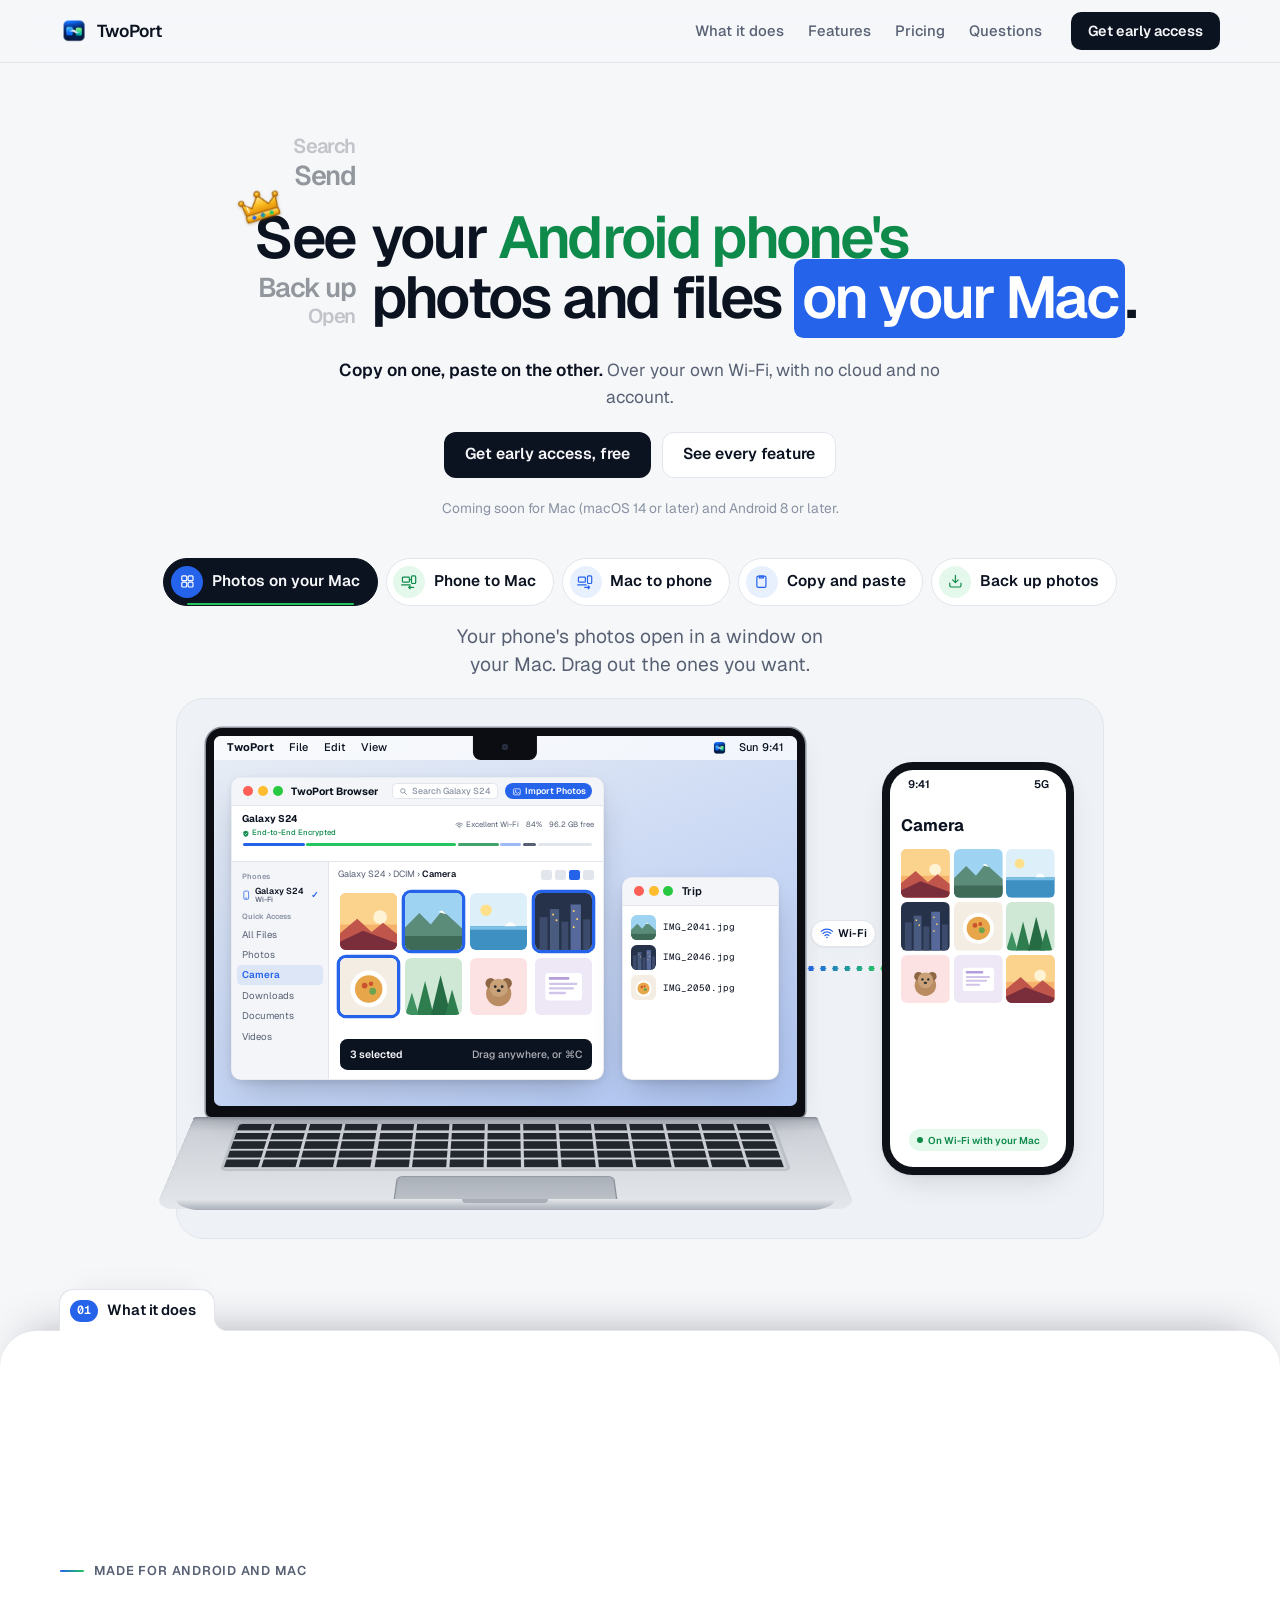
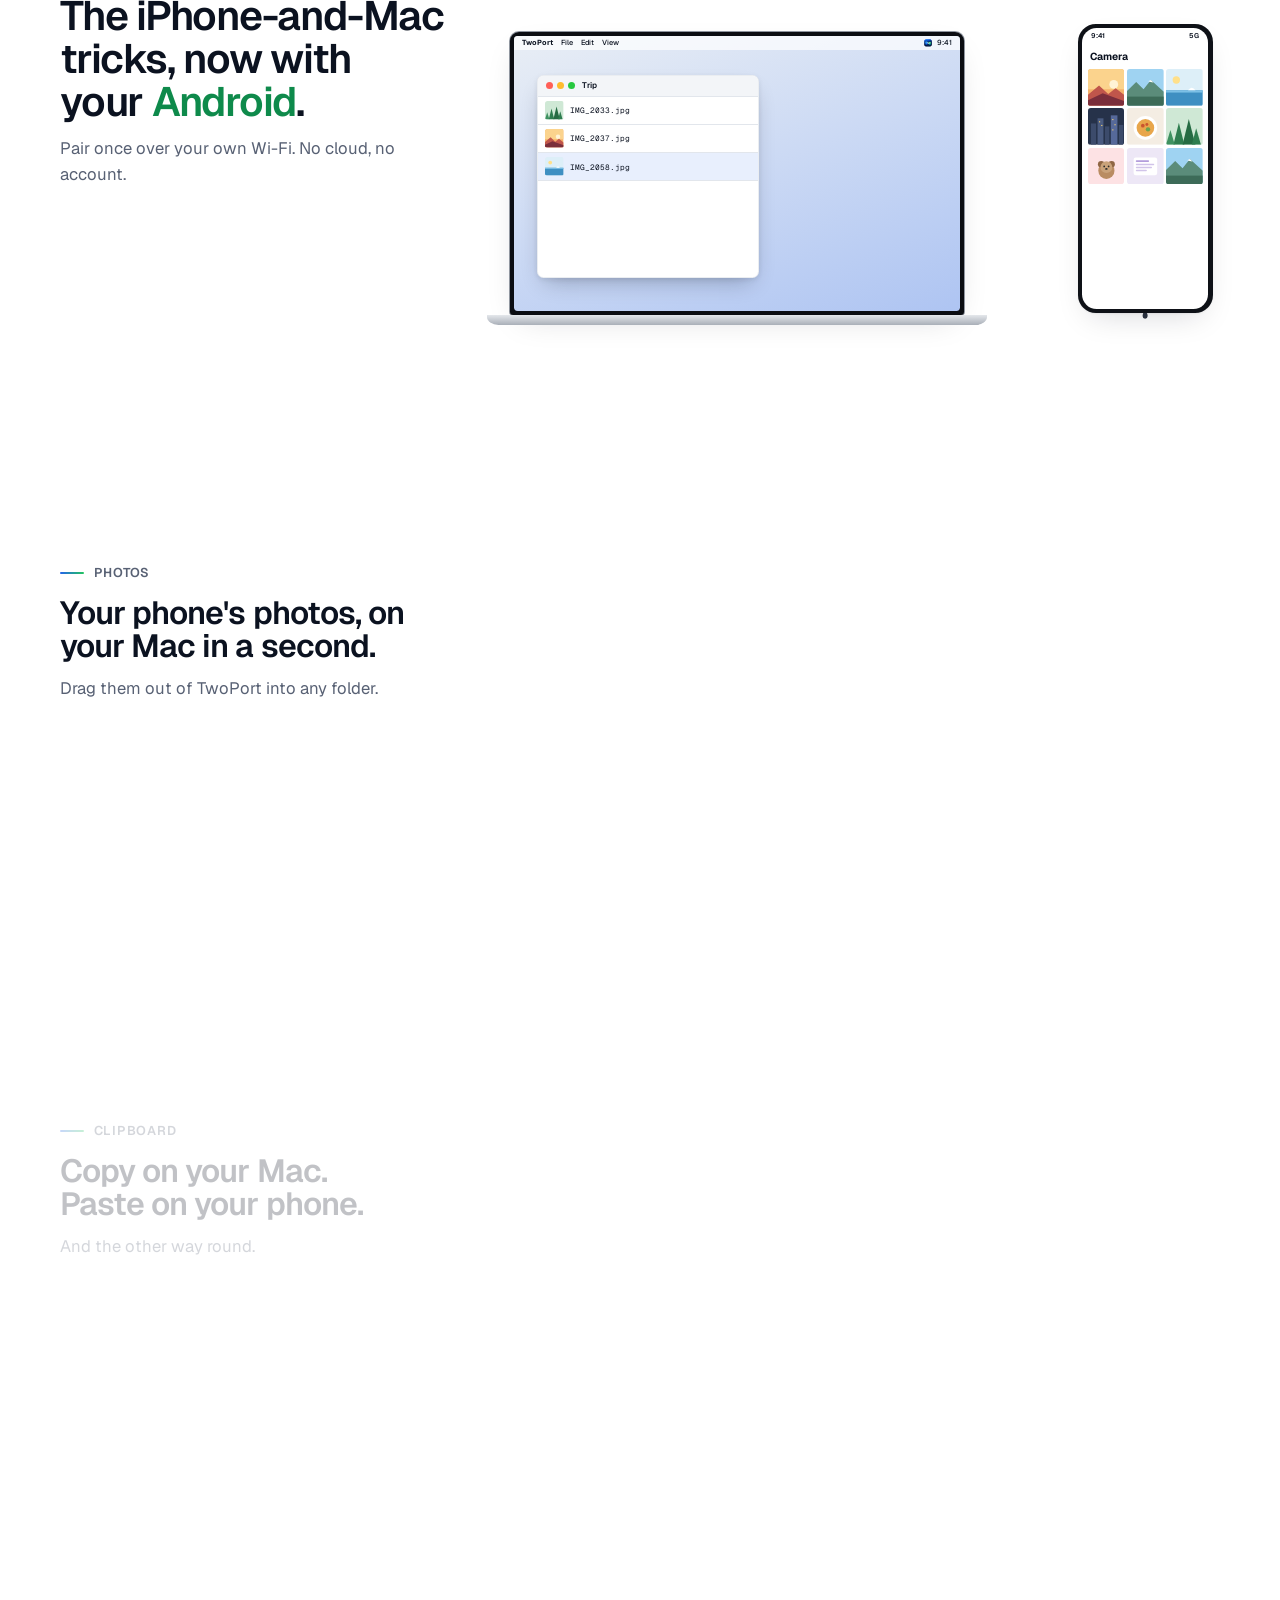
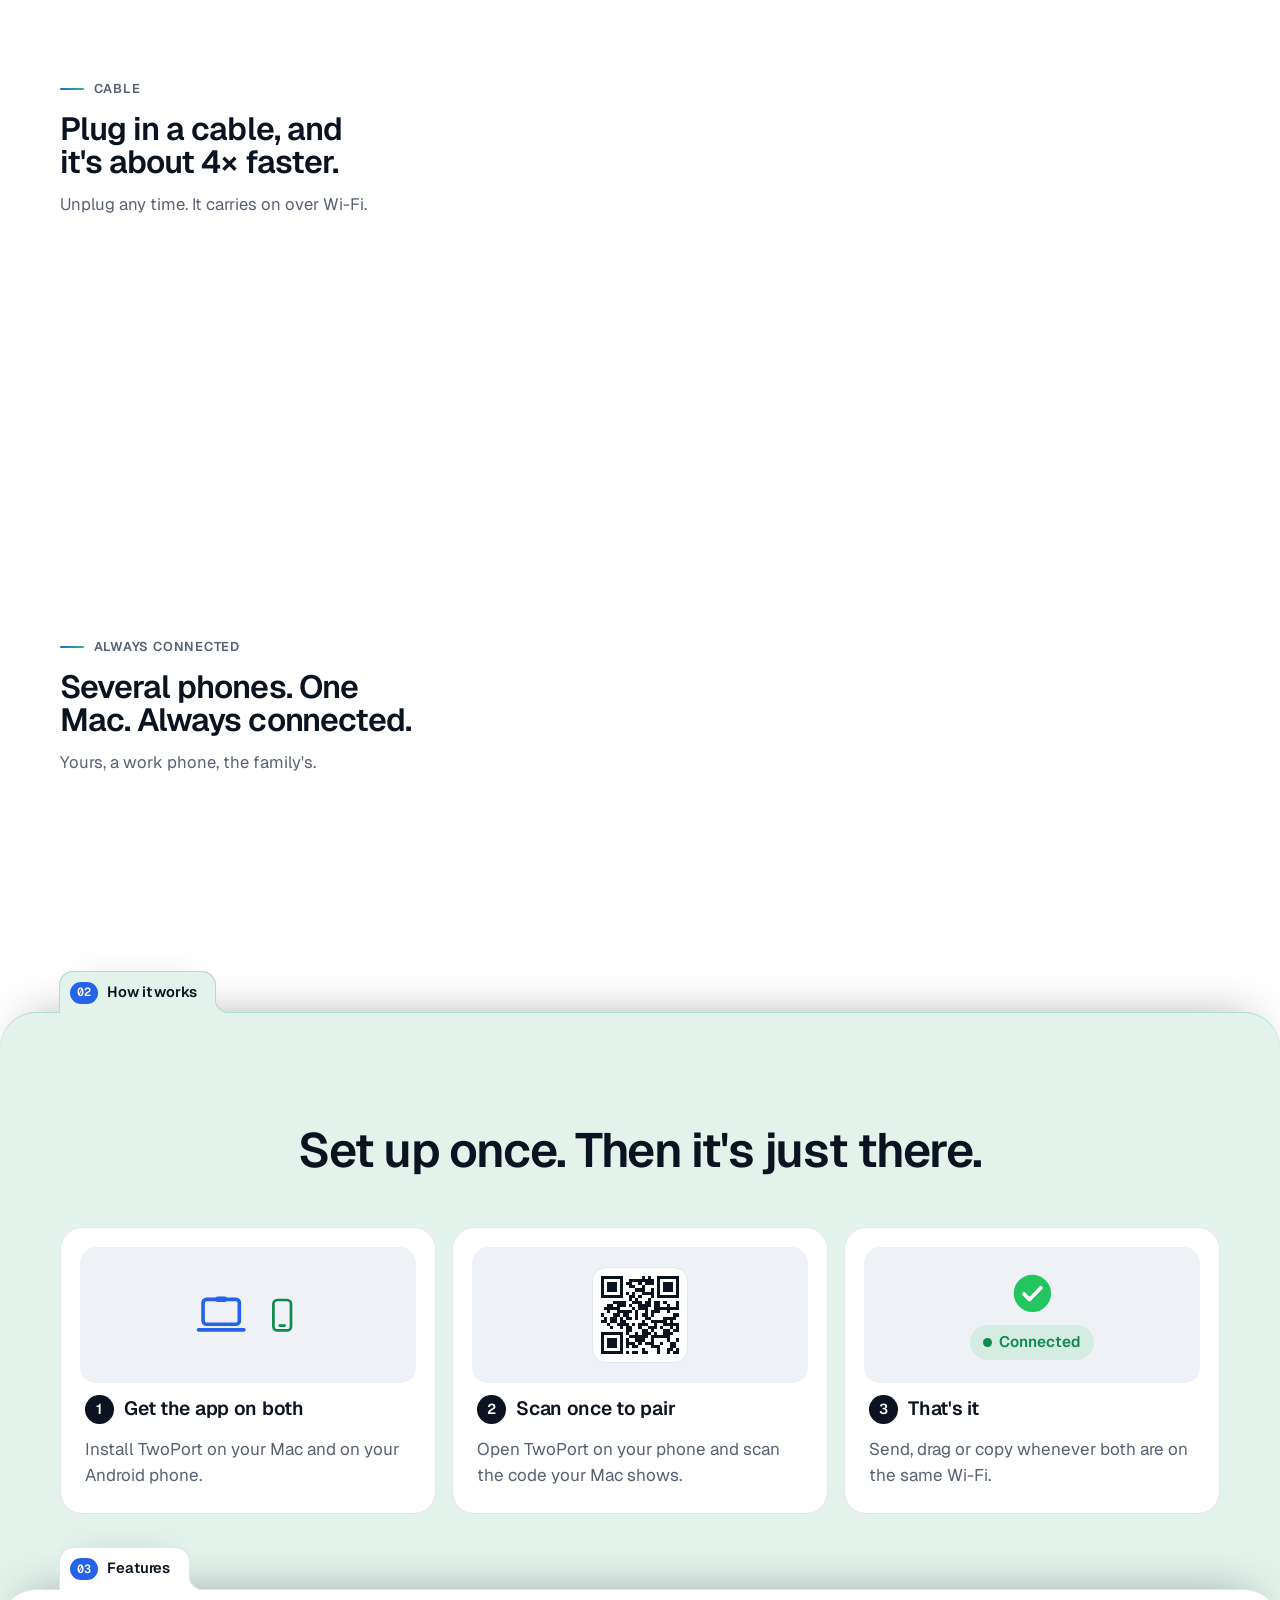
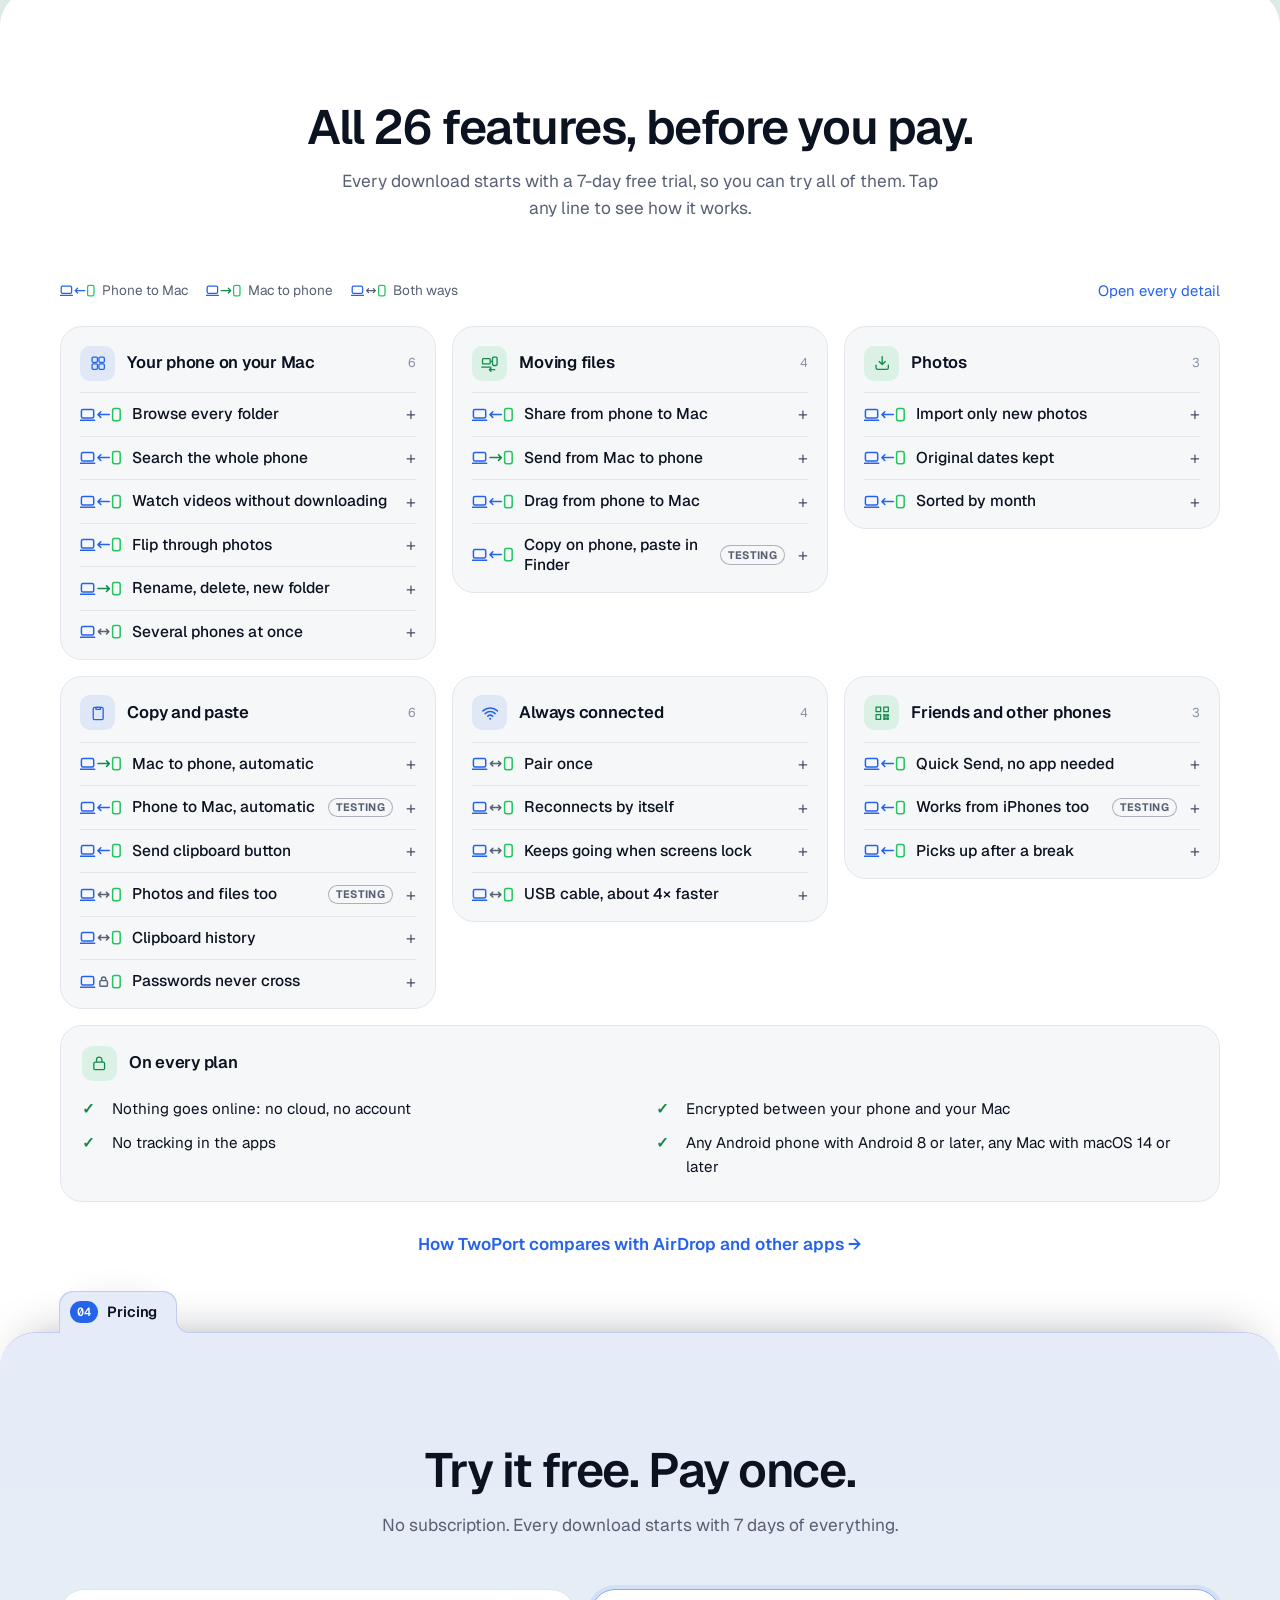
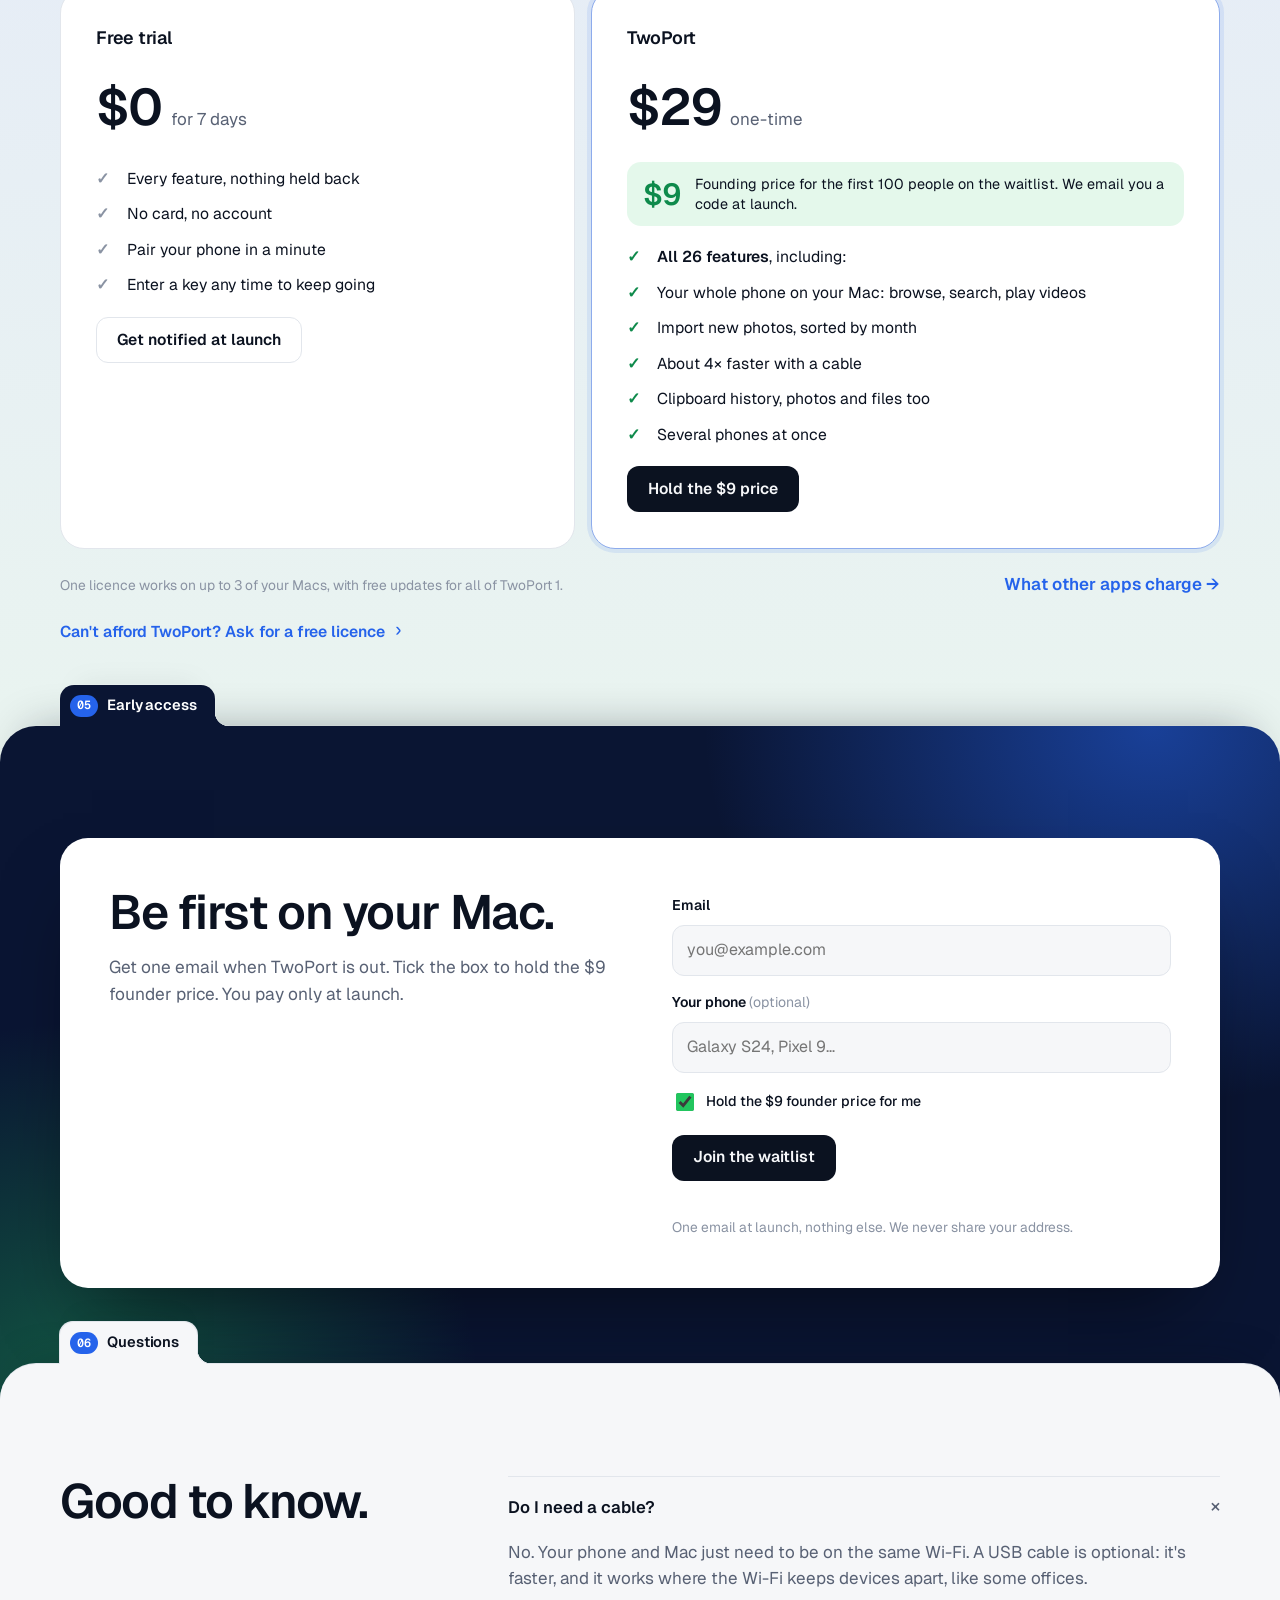
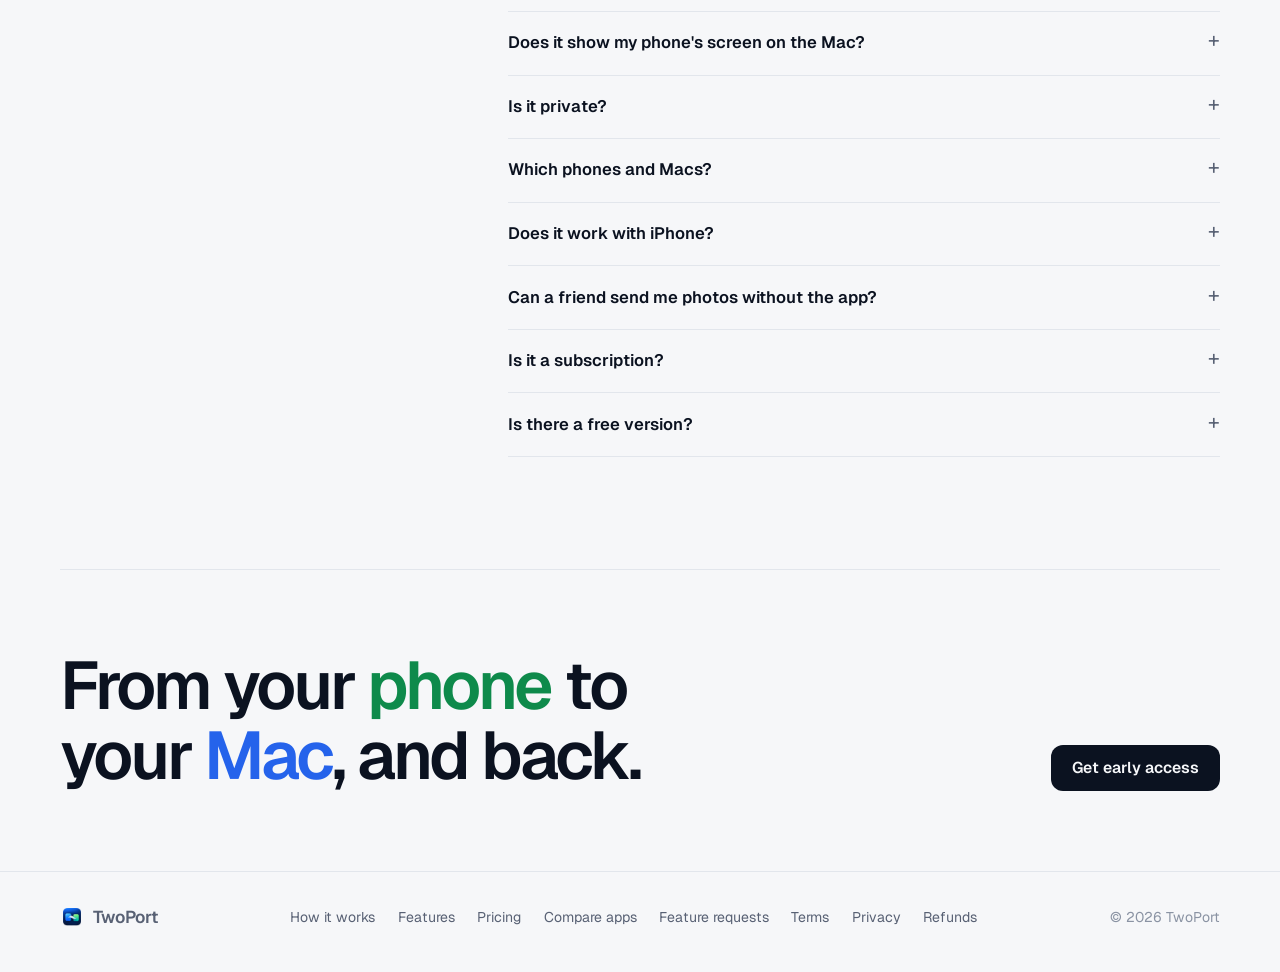
==== index.html @ 657cedf1 "Remove India pricing: one price everywhere, $29 for up to 3 Macs The UPI-only gate could be bypassed" ====
<!doctype html>
<html lang="en">
<head>
<meta charset="utf-8">
<meta name="viewport" content="width=device-width, initial-scale=1, viewport-fit=cover">
<meta name="color-scheme" content="only light">
<title>TwoPort</title>
<meta name="description" content="See your Android phone's photos and files on your Mac, and copy on one, paste on the other. Over your own Wi-Fi or a cable, with no cloud and no account.">
<link rel="icon" type="image/png" href="assets/favicon.png">
<link rel="canonical" href="https://twoport.app/">
<meta property="og:type" content="website">
<meta property="og:url" content="https://twoport.app/">
<meta property="og:title" content="TwoPort: see your Android phone's photos and files on your Mac">
<meta property="og:description" content="See your Android phone's photos and files on your Mac, and copy on one, paste on the other. Over your own Wi-Fi or a cable, with no cloud and no account.">
<meta property="og:image" content="https://twoport.app/assets/og.png">
<meta property="og:image:width" content="1200">
<meta property="og:image:height" content="630">
<meta property="og:image:alt" content="The TwoPort window on a Mac showing a Galaxy phone's camera photos, next to the phone.">
<meta name="twitter:card" content="summary_large_image">
<link rel="preconnect" href="https://fonts.googleapis.com">
<link rel="preconnect" href="https://fonts.gstatic.com" crossorigin>
<link rel="stylesheet" href="https://fonts.googleapis.com/css2?family=Geist:wght@400;500;600;700&family=Geist+Mono:wght@400;500&display=swap">
<link rel="stylesheet" href="assets/site.css">
</head>
<body>

<svg width="0" height="0" style="position:absolute" aria-hidden="true">
  <defs>
    <symbol id="phone" viewBox="0 0 24 24"><rect x="6.5" y="2.5" width="11" height="19" rx="2.5" fill="none" stroke="currentColor" stroke-width="1.7"/><path d="M10.5 18.5h3" stroke="currentColor" stroke-width="1.7" stroke-linecap="round"/></symbol>
    <symbol id="lock" viewBox="0 0 24 24"><rect x="5" y="10.5" width="14" height="10" rx="2" fill="none" stroke="currentColor" stroke-width="1.7"/><path d="M8.5 10.5V7.5a3.5 3.5 0 017 0v3" fill="none" stroke="currentColor" stroke-width="1.7"/></symbol>
    <symbol id="qr" viewBox="0 0 24 24"><path d="M4 4h6v6H4zM14 4h6v6h-6zM4 14h6v6H4zM14 14h2v2h-2zM18 14h2v2h-2zM14 18h2v2h-2zM18 18h2v2h-2z" fill="none" stroke="currentColor" stroke-width="1.6" stroke-linejoin="round"/></symbol>
    <symbol id="clip" viewBox="0 0 24 24"><rect x="5.5" y="4.5" width="13" height="16" rx="2" fill="none" stroke="currentColor" stroke-width="1.7"/><path d="M9 4.5h6v2.5H9z" fill="none" stroke="currentColor" stroke-width="1.7" stroke-linejoin="round"/></symbol>
    <symbol id="img" viewBox="0 0 24 24"><rect x="3.5" y="4.5" width="17" height="15" rx="2.5" fill="none" stroke="currentColor" stroke-width="1.7"/><circle cx="9" cy="10" r="1.8" fill="currentColor"/><path d="M4 17l5-4.5 4 3.5 3-2.5 4 3.5" fill="none" stroke="currentColor" stroke-width="1.7" stroke-linejoin="round"/></symbol>
    <symbol id="pdf" viewBox="0 0 24 24"><path d="M7 3.5h7l4 4V20a.5.5 0 01-.5.5h-10.5a.5.5 0 01-.5-.5V4a.5.5 0 01.5-.5zM14 3.5V8h4" fill="none" stroke="#E5484D" stroke-width="1.7" stroke-linejoin="round"/></symbol>
    <symbol id="text" viewBox="0 0 24 24"><path d="M5 6h14M5 10h14M5 14h9M5 18h6" stroke="currentColor" stroke-width="1.8" stroke-linecap="round"/></symbol>
    <symbol id="wifi" viewBox="0 0 24 24"><path d="M2.5 9a14 14 0 0119 0M5.5 12.5a9.5 9.5 0 0113 0M8.7 16a5 5 0 016.6 0" fill="none" stroke="currentColor" stroke-width="2" stroke-linecap="round"/><circle cx="12" cy="19.3" r="1.4" fill="currentColor"/></symbol>
    <symbol id="grid4" viewBox="0 0 24 24"><rect x="4" y="4" width="7" height="7" rx="1.5" fill="none" stroke="currentColor" stroke-width="1.7"/><rect x="13" y="4" width="7" height="7" rx="1.5" fill="none" stroke="currentColor" stroke-width="1.7"/><rect x="4" y="13" width="7" height="7" rx="1.5" fill="none" stroke="currentColor" stroke-width="1.7"/><rect x="13" y="13" width="7" height="7" rx="1.5" fill="none" stroke="currentColor" stroke-width="1.7"/></symbol>
    <symbol id="to-mac" viewBox="0 0 24 24"><rect x="15" y="4" width="6" height="11" rx="1.5" fill="none" stroke="currentColor" stroke-width="1.7"/><rect x="2" y="6" width="10" height="7" rx="1.2" fill="none" stroke="currentColor" stroke-width="1.7"/><path d="M1 17h12M14 9.5h-1.5" stroke="currentColor" stroke-width="1.7" stroke-linecap="round"/><path d="M18 20.5h-7M13 18.5l-2 2 2 2" fill="none" stroke="currentColor" stroke-width="1.7" stroke-linecap="round" stroke-linejoin="round"/></symbol>
    <symbol id="to-phone" viewBox="0 0 24 24"><rect x="2" y="6" width="10" height="7" rx="1.2" fill="none" stroke="currentColor" stroke-width="1.7"/><path d="M1 17h12" stroke="currentColor" stroke-width="1.7" stroke-linecap="round"/><rect x="15" y="4" width="6" height="11" rx="1.5" fill="none" stroke="currentColor" stroke-width="1.7"/><path d="M11 20.5h7M16 18.5l2 2-2 2" fill="none" stroke="currentColor" stroke-width="1.7" stroke-linecap="round" stroke-linejoin="round"/></symbol>
    <symbol id="laptop" viewBox="0 0 24 24"><rect x="4" y="5" width="16" height="11" rx="1.5" fill="none" stroke="currentColor" stroke-width="1.6"/><path d="M2 18.5h20" stroke="currentColor" stroke-width="1.6" stroke-linecap="round"/><path d="M10.5 5h3" stroke="currentColor" stroke-width="2.4" stroke-linecap="round"/></symbol>
    <symbol id="check" viewBox="0 0 24 24"><circle cx="12" cy="12" r="10" fill="currentColor"/><path d="M7.5 12.3l3 3 6-6.3" fill="none" stroke="#fff" stroke-width="2" stroke-linecap="round" stroke-linejoin="round"/></symbol>
    <symbol id="backup" viewBox="0 0 24 24"><path d="M12 3.5v10M8 9.8l4 4 4-4" fill="none" stroke="currentColor" stroke-width="1.7" stroke-linecap="round" stroke-linejoin="round"/><path d="M4 14.5v3.5A2 2 0 006 20h12a2 2 0 002-2v-3.5" fill="none" stroke="currentColor" stroke-width="1.7" stroke-linecap="round"/></symbol>
    <symbol id="stack" viewBox="0 0 24 24"><rect x="3" y="7" width="12" height="14" rx="2" fill="none" stroke="currentColor" stroke-width="1.7"/><rect x="9" y="3" width="12" height="14" rx="2" fill="none" stroke="currentColor" stroke-width="1.7"/></symbol>
    <symbol id="bolt" viewBox="0 0 24 24"><path d="M13 3L5 13.5h6L10 21l8-10.5h-6z" fill="none" stroke="currentColor" stroke-width="1.7" stroke-linejoin="round"/></symbol>
    <!-- The hero's crown: gold, with a Mac-blue and a phone-green jewel joined by a blue-to-green gem. -->
    <linearGradient id="gold" x1="0" y1="0" x2="0" y2="1"><stop offset="0" stop-color="#FFE9A3"/><stop offset=".5" stop-color="#FBBF24"/><stop offset="1" stop-color="#E08600"/></linearGradient>
    <linearGradient id="gem" x1="0" y1="0" x2="1" y2="1"><stop offset="0" stop-color="#2563EB"/><stop offset="1" stop-color="#22C55E"/></linearGradient>
    <symbol id="crown" viewBox="0 0 48 36"><g stroke="#A86200" stroke-width="1.4" stroke-linejoin="round"><path d="M5.5 27L3.5 10.5l10.5 8L24 5.5l10 13 10.5-8-2 16.5z" fill="url(#gold)"/><rect x="4.5" y="25.5" width="39" height="8" rx="2.4" fill="url(#gold)"/><circle cx="3.5" cy="9.5" r="2.8" fill="url(#gold)"/><circle cx="24" cy="4.2" r="3.1" fill="url(#gold)"/><circle cx="44.5" cy="9.5" r="2.8" fill="url(#gold)"/></g><circle cx="13.5" cy="29.5" r="2.3" fill="#2563EB"/><path d="M24 26.1l3.4 3.4-3.4 3.4-3.4-3.4z" fill="url(#gem)"/><circle cx="34.5" cy="29.5" r="2.3" fill="#22C55E"/><path d="M9.5 21.5l-.9-6.2" stroke="#FFF6D6" stroke-width="1.6" stroke-linecap="round"/></symbol>
    <symbol id="glint" viewBox="-10 -10 20 20"><path d="M0-10C1-2 2-1 10 0 2 1 1 2 0 10-1 2-2 1-10 0-2-1-1-2 0-10z" fill="#FFD75E"/></symbol>
    <!-- Direction glyphs for the feature list: the Mac (blue) on the left, the phone (green) on the right, as on the demo stage. -->
    <symbol id="d-mac" viewBox="0 0 44 16"><rect x="1.5" y="2.5" width="13" height="9" rx="1.6" fill="none" style="stroke: var(--mac)" stroke-width="1.6"/><path d="M.5 14h15" style="stroke: var(--mac)" stroke-width="1.6" stroke-linecap="round"/><rect x="34.5" y="1.5" width="8" height="13" rx="2" fill="none" style="stroke: var(--phone-fill)" stroke-width="1.6"/></symbol>
    <symbol id="d-tomac" viewBox="0 0 44 16"><use href="#d-mac"/><path d="M31 8H19M22 5l-3 3 3 3" fill="none" style="stroke: var(--mac)" stroke-width="1.6" stroke-linecap="round" stroke-linejoin="round"/></symbol>
    <symbol id="d-tophone" viewBox="0 0 44 16"><use href="#d-mac"/><path d="M19 8h12M28 5l3 3-3 3" fill="none" style="stroke: var(--phone)" stroke-width="1.6" stroke-linecap="round" stroke-linejoin="round"/></symbol>
    <symbol id="d-both" viewBox="0 0 44 16"><use href="#d-mac"/><path d="M19.5 8h11M22 5.5L19.5 8 22 10.5M28 5.5l2.5 2.5-2.5 2.5" fill="none" style="stroke: var(--muted)" stroke-width="1.6" stroke-linecap="round" stroke-linejoin="round"/></symbol>
    <symbol id="d-lock" viewBox="0 0 44 16"><use href="#d-mac"/><rect x="21" y="7" width="8" height="6" rx="1.2" fill="none" style="stroke: var(--muted)" stroke-width="1.5"/><path d="M22.8 7V5.3a2.2 2.2 0 014.4 0V7" fill="none" style="stroke: var(--muted)" stroke-width="1.5"/></symbol>
    <!-- Photo stand-ins: flat drawn scenes, no stock imagery. -->
    <symbol id="p1" viewBox="0 0 100 100" preserveAspectRatio="xMidYMid slice"><rect width="100" height="100" fill="#F6B26B"/><rect width="100" height="55" fill="#FBD38D"/><circle cx="70" cy="42" r="12" fill="#FFF3D6"/><path d="M0 70 L30 45 L55 68 L75 52 L100 72 V100 H0Z" fill="#C0564B"/><path d="M0 85 L40 66 L100 88 V100 H0Z" fill="#7A2E3B"/></symbol>
    <symbol id="p2" viewBox="0 0 100 100" preserveAspectRatio="xMidYMid slice"><rect width="100" height="100" fill="#9FD3F2"/><path d="M0 60 L25 35 L45 55 L65 30 L100 62 V100 H0Z" fill="#5B8C7A"/><path d="M58 33 L65 30 L72 37 L64 35Z" fill="#fff"/><rect y="75" width="100" height="25" fill="#3D6B58"/></symbol>
    <symbol id="p3" viewBox="0 0 100 100" preserveAspectRatio="xMidYMid slice"><rect width="100" height="100" fill="#DDEFF8"/><rect y="58" width="100" height="42" fill="#3E8FC2"/><rect y="58" width="100" height="6" fill="#7CC0E6"/><circle cx="28" cy="30" r="10" fill="#FFE08A"/><path d="M60 58 q10-14 20 0Z" fill="#fff"/></symbol>
    <symbol id="p4" viewBox="0 0 100 100" preserveAspectRatio="xMidYMid slice"><rect width="100" height="100" fill="#26324A"/><rect x="8" y="42" width="14" height="58" fill="#3C4B6B"/><rect x="26" y="28" width="16" height="72" fill="#4A5B80"/><rect x="46" y="50" width="12" height="50" fill="#3C4B6B"/><rect x="62" y="20" width="18" height="80" fill="#56699A"/><rect x="84" y="46" width="12" height="54" fill="#3C4B6B"/><g fill="#FFD66B"><rect x="30" y="36" width="3" height="3"/><rect x="36" y="46" width="3" height="3"/><rect x="66" y="30" width="3" height="3"/><rect x="72" y="44" width="3" height="3"/><rect x="66" y="58" width="3" height="3"/></g></symbol>
    <symbol id="p5" viewBox="0 0 100 100" preserveAspectRatio="xMidYMid slice"><rect width="100" height="100" fill="#F4EDE3"/><circle cx="50" cy="54" r="32" fill="#FFFFFF"/><circle cx="50" cy="54" r="24" fill="#E8A64B"/><circle cx="43" cy="48" r="5" fill="#C9542E"/><circle cx="57" cy="58" r="6" fill="#6BA34F"/><circle cx="54" cy="45" r="4" fill="#C9542E"/></symbol>
    <symbol id="p6" viewBox="0 0 100 100" preserveAspectRatio="xMidYMid slice"><rect width="100" height="100" fill="#CFE8D5"/><path d="M20 100 L35 40 L50 100Z" fill="#2E7D4F"/><path d="M45 100 L62 30 L80 100Z" fill="#256B43"/><path d="M70 100 L82 55 L95 100Z" fill="#2E7D4F"/><path d="M0 100 L12 60 L24 100Z" fill="#3E9160"/></symbol>
    <symbol id="p7" viewBox="0 0 100 100" preserveAspectRatio="xMidYMid slice"><rect width="100" height="100" fill="#FDE2E4"/><circle cx="50" cy="62" r="22" fill="#B98C62"/><circle cx="36" cy="44" r="9" fill="#8F6644"/><circle cx="64" cy="44" r="9" fill="#8F6644"/><circle cx="50" cy="52" r="16" fill="#C9A27A"/><circle cx="44" cy="50" r="2.4" fill="#2B2B2B"/><circle cx="56" cy="50" r="2.4" fill="#2B2B2B"/><ellipse cx="50" cy="57" rx="3.4" ry="2.4" fill="#2B2B2B"/></symbol>
    <symbol id="p8" viewBox="0 0 100 100" preserveAspectRatio="xMidYMid slice"><rect width="100" height="100" fill="#EDE7F6"/><rect x="18" y="26" width="64" height="48" rx="6" fill="#fff"/><rect x="24" y="33" width="36" height="5" rx="2" fill="#B39DDB"/><rect x="24" y="43" width="50" height="4" rx="2" fill="#D1C4E9"/><rect x="24" y="51" width="44" height="4" rx="2" fill="#D1C4E9"/><rect x="24" y="59" width="30" height="4" rx="2" fill="#D1C4E9"/></symbol>
  </defs>
</svg>

<header class="nav">
  <div class="wrap nav-in">
    <a class="brand" href="#top"><img src="assets/app-icon.png" alt="" width="28" height="28"><span class="brand-name">TwoPort</span></a>
    <div class="guide" id="guide" hidden>
      <button class="guide-btn" type="button" aria-expanded="false" aria-controls="guide-list"><span class="guide-now"><b></b><span></span></span><svg viewBox="0 0 24 24" aria-hidden="true"><path d="M7 10l5 5 5-5" fill="none" stroke="currentColor" stroke-width="2" stroke-linecap="round" stroke-linejoin="round"/></svg></button>
      <ol class="guide-list" id="guide-list" hidden></ol>
    </div>
    <nav class="nav-links" aria-label="Sections">
      <a href="#story">What it does</a>
      <a href="#features">Features</a>
      <a href="#pricing">Pricing</a>
      <a href="#faq">Questions</a>
    </nav>
    <a class="btn btn-primary" href="#early-access">Get early access</a>
  </div>
  <i class="nav-line" aria-hidden="true"></i>
</header>

<main id="top">
  <section class="hero">
    <div class="wrap hero-in">
      <h1 class="crowned">
        <span class="sr-only">See, send, search, open and back up your Android phone's photos and files on your Mac.</span>
        <span class="hl" aria-hidden="true"><span class="drum" id="rot"><span class="crown"><svg><use href="#crown"/></svg><svg class="glint"><use href="#glint"/></svg></span><b class="on">See</b><b data-prep="to">Send</b><b>Search</b><b>Open</b><b>Back up</b></span><span class="rest">your <span class="phone-word">Android phone's</span><br> photos and files<br class="br-m"> <span class="mac-mark"><span id="prep">on</span> your Mac</span>.</span></span>
      </h1>
      <p class="lede"><b class="hero-sub">Copy on one, paste on the other.</b> Over your own Wi-Fi, with no cloud and no account.</p>
      <div class="cta-row">
        <a class="btn btn-primary" href="#early-access">Get early access, free</a>
        <a class="btn btn-quiet" href="#features">See every feature</a>
      </div>
      <p class="fine">Coming soon for Mac (macOS 14 or later) and Android 8 or later.</p>
    </div>
  </section>

  <section id="demo" class="stage-wrap" aria-label="See TwoPort work">
    <div class="wrap demo">
      <div class="tabs" role="tablist" aria-label="What TwoPort does">
        <button class="tab" role="tab" aria-selected="true" data-scene="1" data-app="TwoPort" data-caption="Your phone's photos open in a window on your Mac. Drag out the ones you want."><i class="tab-ico blue"><svg><use href="#grid4"/></svg></i>Photos on your Mac<i class="prog"></i></button>
        <button class="tab" role="tab" aria-selected="false" data-scene="2" data-app="Finder" data-caption="On your phone, tap Share, then TwoPort. It lands on your Mac a second later."><i class="tab-ico green"><svg><use href="#to-mac"/></svg></i>Phone to Mac<i class="prog"></i></button>
        <button class="tab" role="tab" aria-selected="false" data-scene="3" data-app="Finder" data-caption="On your Mac, right-click a file and send it to your phone."><i class="tab-ico blue"><svg><use href="#to-phone"/></svg></i>Mac to phone<i class="prog"></i></button>
        <button class="tab" role="tab" aria-selected="false" data-scene="4" data-app="Notes" data-caption="Copy on your Mac, paste on your phone. It works the other way too."><i class="tab-ico blue"><svg><use href="#clip"/></svg></i>Copy and paste<i class="prog"></i></button>
        <button class="tab" role="tab" aria-selected="false" data-scene="6" data-app="TwoPort" data-caption="One click copies your new photos to your Mac, sorted into folders by month."><i class="tab-ico green"><svg><use href="#backup"/></svg></i>Back up photos<i class="prog"></i></button>
      </div>
      <p class="caption" id="caption">Your phone's photos open in a window on your Mac. Drag out the ones you want.</p>
      <div class="stage-col">
        <div class="stage" id="stage">
          <div class="mac" aria-hidden="true">
            <div class="lid">
            <div class="screen">
              <i class="notch"></i>
              <div class="menubar"><b id="menu-app">TwoPort</b><span>File</span><span>Edit</span><span>View</span><div class="right"><img src="assets/app-icon.png" alt=""><span>Sun 9:41</span></div></div>

              <div class="scene s1 on">
                <div class="win b-win">
                  <div class="win-bar b-tool"><div class="lights"><i></i><i></i><i></i></div><b>TwoPort Browser</b><span class="b-search"><svg viewBox="0 0 24 24"><circle cx="10.5" cy="10.5" r="6" fill="none" stroke="currentColor" stroke-width="2.4"/><path d="M15 15l5 5" stroke="currentColor" stroke-width="2.4" stroke-linecap="round"/></svg>Search Galaxy S24</span><span class="b-import"><svg><use href="#img"/></svg>Import Photos</span></div>
                  <div class="b-dev">
                    <div><b>Galaxy S24</b><span class="b-e2e"><svg viewBox="0 0 24 24"><path d="M12 2.5l8 3v6c0 5-3.4 8.6-8 10-4.6-1.4-8-5-8-10v-6z" fill="currentColor"/><path d="M8.5 12l2.4 2.4 4.6-4.8" fill="none" stroke="#fff" stroke-width="2.2" stroke-linecap="round" stroke-linejoin="round"/></svg>End-to-End Encrypted</span></div>
                    <div class="b-stats"><span><svg><use href="#wifi"/></svg>Excellent Wi-Fi</span><span>84%</span><span>96.2 GB free</span></div>
                  </div>
                  <div class="b-store"><i style="flex:18"></i><i style="flex:44"></i><i style="flex:12"></i><i style="flex:6"></i><i style="flex:4"></i><i style="flex:16"></i></div>
                  <div class="b-body">
                    <div class="b-side">
                      <small>Phones</small>
                      <div class="b-phone"><svg><use href="#phone"/></svg><span>Galaxy S24<em>Wi-Fi</em></span><b>✓</b></div>
                      <small>Quick Access</small>
                      <div>All Files</div><div>Photos</div><div class="on">Camera</div><div>Downloads</div><div>Documents</div><div>Videos</div>
                    </div>
                    <div class="b-main">
                      <div class="b-crumb"><span>Galaxy S24 › DCIM › <b>Camera</b></span><span class="b-views"><i></i><i></i><i class="on"></i><i></i></span></div>
                      <div class="b-grid">
                        <svg class="t ph"><use href="#p1"/></svg><svg class="t ph a s1"><use href="#p2"/></svg><svg class="t ph"><use href="#p3"/></svg><svg class="t ph a s2"><use href="#p4"/></svg>
                        <svg class="t ph a s3"><use href="#p5"/></svg><svg class="t ph"><use href="#p6"/></svg><svg class="t ph"><use href="#p7"/></svg><svg class="t ph"><use href="#p8"/></svg>
                      </div>
                    </div>
                  </div>
                  <div class="b-bar a">3 selected<span>Drag anywhere, or ⌘C</span></div>
                </div>
                <div class="ghost a"><i><svg class="ph"><use href="#p5"/></svg></i><i><svg class="ph"><use href="#p4"/></svg></i><i><svg class="ph"><use href="#p2"/></svg></i><b>3</b></div>
                <div class="win f-win">
                  <div class="win-bar"><div class="lights"><i></i><i></i><i></i></div>Trip</div>
                  <div class="f-list">
                    <div class="f-row a n1"><svg class="ph"><use href="#p2"/></svg><em>IMG_2041.jpg</em></div>
                    <div class="f-row a n2"><svg class="ph"><use href="#p4"/></svg><em>IMG_2046.jpg</em></div>
                    <div class="f-row a n3"><svg class="ph"><use href="#p5"/></svg><em>IMG_2050.jpg</em></div>
                  </div>
                </div>
              </div>

              <div class="scene s2">
                <div class="desk-files">
                  <div><span class="fold"></span>Downloads</div>
                  <div class="a newfile"><svg class="ph"><use href="#p3"/></svg>IMG_2058.jpg</div>
                </div>
                <div class="notif a"><img src="assets/app-icon.png" alt=""><div><b>From Galaxy S24</b><span>IMG_2058.jpg is in Downloads. Click to show.</span></div><time>now</time></div>
              </div>

              <div class="scene s3">
                <div class="win fin3">
                  <div class="win-bar"><div class="lights"><i></i><i></i><i></i></div>Documents</div>
                  <div class="rows">
                    <div class="row"><span class="doc blue"></span>Budget 2026.numbers<small>Yesterday</small></div>
                    <div class="row a sel"><span class="doc"></span>Boarding pass.pdf<small>Today</small></div>
                    <div class="row"><span class="doc grey"></span>Lease agreement.pdf<small>12 Sep</small></div>
                    <div class="row"><span class="doc blue"></span>Notes.txt<small>9 Sep</small></div>
                  </div>
                </div>
                <div class="menu a">
                  <div>AirDrop</div><div>Mail</div><div>Messages</div>
                  <div class="a tp"><img src="assets/app-icon.png" alt="">TwoPort</div>
                </div>
                <div class="picker a">
                  <b>Send with TwoPort</b>
                  <div class="phn"><i><svg><use href="#phone"/></svg></i><div>Galaxy S24<small>On Wi-Fi</small></div><span class="ring green a"></span></div>
                </div>
              </div>

              <div class="scene s4">
                <div class="win note">
                  <div class="win-bar"><div class="lights"><i></i><i></i><i></i></div>Notes</div>
                  <div class="note-body">
                    <h4>Dinner Saturday</h4>
                    <p>Table for four at 8.</p>
                    <p><span class="hl a">14 Linking Road, Bandra West</span></p>
                  </div>
                </div>
                <div class="keys a"><kbd>⌘</kbd><kbd>C</kbd></div>
                <div class="clip-note a"><b><img src="assets/app-icon.png" alt="" style="width:1.4em;height:1.4em">Universal Clipboard</b><code>14 Linking Road, Bandra West</code><small>To Galaxy S24 · just now</small></div>
              </div>

              <div class="scene s6">
                <div class="win imp">
                  <div class="win-bar"><div class="lights"><i></i><i></i><i></i></div>Import Photos <span>› Galaxy S24</span></div>
                  <div class="imp-body">
                    <div class="imp-top"><b>38 new since 2 Sep</b><span>Already on this Mac: 412</span></div>
                    <div class="imp-strip">
                      <svg class="ph a i1"><use href="#p6"/></svg><svg class="ph a i2"><use href="#p2"/></svg><svg class="ph a i3"><use href="#p7"/></svg><svg class="ph a i4"><use href="#p1"/></svg><svg class="ph a i5"><use href="#p5"/></svg><svg class="ph a i6"><use href="#p3"/></svg>
                    </div>
                    <div class="imp-track"><i class="a"></i></div>
                    <div class="imp-status"><span class="a before">Copying, with original dates…</span><span class="a after">Done. 38 new, nothing twice.</span></div>
                  </div>
                </div>
                <div class="win imp-tree">
                  <div class="win-bar"><div class="lights"><i></i><i></i><i></i></div>TwoPort Imports</div>
                  <div class="tree-rows">
                    <div><span class="fold sm"></span>Galaxy S24</div>
                    <div class="in"><span class="fold sm"></span>2026-08<small>412</small></div>
                    <div class="in a new"><span class="fold sm"></span>2026-09<small class="n">+38</small></div>
                  </div>
                </div>
              </div>

            </div>
            </div>
            <div class="deck"><i class="kb"></i><i class="pad"></i></div>
            <div class="lip"></div>
          </div>

          <div class="wire" aria-hidden="true">
            <span class="air"><svg class="air-ico"><use href="#wifi"/></svg><b class="air-wifi">Wi-Fi</b></span>
            <span class="packet a" id="packet"><svg><use href="#img"/></svg></span>
          </div>

          <div class="phone" aria-hidden="true">
            <div class="pscreen">
              <div class="pstatus"><span>9:41</span><span>5G</span></div>

              <div class="pscene p1 on">
                <div class="gal">
                  <div class="gal-title">Camera</div>
                  <svg class="t ph"><use href="#p1"/></svg><svg class="t ph"><use href="#p2"/></svg><svg class="t ph"><use href="#p3"/></svg>
                  <svg class="t ph"><use href="#p4"/></svg><svg class="t ph"><use href="#p5"/></svg><svg class="t ph"><use href="#p6"/></svg>
                  <svg class="t ph"><use href="#p7"/></svg><svg class="t ph"><use href="#p8"/></svg><svg class="t ph"><use href="#p1"/></svg>
                </div>
                <div class="p-foot"><span class="chip green"><i></i>On Wi-Fi with your Mac</span></div>
              </div>

              <div class="pscene p2">
                <svg class="big-photo ph" preserveAspectRatio="xMidYMid slice"><use href="#p3"/></svg>
                <div class="sheet a">
                  <b>Share 1 photo</b>
                  <div class="targets">
                    <span><i></i>Quick Share</span>
                    <span class="tp"><i><img src="assets/app-icon.png" alt=""></i>TwoPort<em class="ring green a"></em></span>
                    <span><i></i>Messages</span>
                    <span><i></i>Email</span>
                  </div>
                </div>
                <div class="toast a">Sending to your Mac</div>
              </div>

              <div class="pscene p3">
                <div class="home"></div>
                <div class="home-grid"><i></i><i></i><i></i><i></i><i></i><i></i><i></i><i></i></div>
                <div class="pnotif a"><img src="assets/app-icon.png" alt=""><div><b>Received from Mac</b><br><span>Boarding pass.pdf · 212 KB</span></div></div>
              </div>

              <div class="pscene p4">
                <div class="chat">
                  <div class="chat-top">Riya</div>
                  <div class="bubbles">
                    <div class="bub">Where are we eating?</div>
                    <div class="bub me a sent">14 Linking Road, Bandra West</div>
                  </div>
                  <div class="input"><span class="typed a">14 Linking Road, Bandra West</span><span class="paste a">Paste</span><span class="ring green a r1"></span><span class="ring green a r2"></span></div>
                </div>
              </div>

              <div class="pscene p6">
                <div class="gal">
                  <div class="gal-title">Camera</div>
                  <svg class="t ph"><use href="#p6"/></svg><svg class="t ph"><use href="#p2"/></svg><svg class="t ph"><use href="#p7"/></svg>
                  <svg class="t ph"><use href="#p1"/></svg><svg class="t ph"><use href="#p5"/></svg><svg class="t ph"><use href="#p3"/></svg>
                  <svg class="t ph"><use href="#p4"/></svg><svg class="t ph"><use href="#p8"/></svg><svg class="t ph"><use href="#p2"/></svg>
                </div>
                <div class="p-foot"><span class="chip green"><i></i>Your Mac is importing 38 new</span></div>
              </div>

            </div>
          </div>

          <div class="cap">
            <b id="cap-title"></b>
            <p id="cap-desc"></p>
            <div class="cap-nav">
              <button class="cap-btn" type="button" data-step="-1" aria-label="Previous moment"><svg viewBox="0 0 24 24"><path d="M15 5l-7 7 7 7" fill="none" stroke="currentColor" stroke-width="2" stroke-linecap="round" stroke-linejoin="round"/></svg></button>
              <span class="cap-count" id="cap-count"></span>
              <button class="cap-btn" type="button" data-step="1" aria-label="Next moment"><svg viewBox="0 0 24 24"><path d="M9 5l7 7-7 7" fill="none" stroke="currentColor" stroke-width="2" stroke-linecap="round" stroke-linejoin="round"/></svg></button>
            </div>
          </div>
        </div>
      </div>
    </div>
  </section>

  <section id="story" class="story chapter ch-white" aria-label="What TwoPort does, step by step">
    <div class="ch-tab" aria-hidden="true"><b>01</b>What it does</div>
    <div class="wrap story-in">
        <!-- Wide screens: the steps scroll by and the picture beside them plays the one in the middle of the screen. Phones and tablets: plain cards (the icons and speed bars are only for the cards). -->
        <ol class="story-steps">
          <li class="on"><span class="kicker">Made for Android and Mac</span><h2>The <span class="nw">iPhone-and-Mac</span> tricks, now with your <span class="phone-word">Android</span>.</h2><p class="lede">Pair once over your own Wi-Fi. No cloud, no account.</p></li>
          <li><span class="st-ico ico green" aria-hidden="true"><svg><use href="#img"/></svg></span><span class="kicker">Photos</span><h2>Your phone's photos, on your Mac in a second.</h2><p class="lede">Drag them out of TwoPort into any folder.</p></li>
          <li><span class="st-ico ico blue" aria-hidden="true"><svg><use href="#clip"/></svg></span><span class="kicker">Clipboard</span><h2>Copy on your Mac. Paste on your phone.</h2><p class="lede">And the other way round.</p></li>
          <li><span class="st-ico ico green" aria-hidden="true"><svg><use href="#bolt"/></svg></span><span class="kicker">Cable</span><h2>Plug in a cable, and it's about 4× faster.</h2><p class="lede">Unplug any time. It carries on over Wi-Fi.</p>
            <span class="st-speed"><span><em>Wi-Fi</em><i style="--w:26%"></i><b>8 MB/s</b></span><span><em>Cable</em><i style="--w:100%"></i><b>31 MB/s</b></span></span></li>
          <li><span class="st-ico ico blue" aria-hidden="true"><svg><use href="#stack"/></svg></span><span class="kicker">Always connected</span><h2>Several phones. One Mac. Always connected.</h2><p class="lede">Yours, a work phone, the family's.</p></li>
        </ol>
        <div class="story-side"><div class="story-sticky"><div class="story-box">
          <div class="story-stage" aria-hidden="true">
            <div class="st-mac">
              <div class="st-lid"><div class="st-screen">
                <div class="st-menubar"><b>TwoPort</b><span>File</span><span>Edit</span><span>View</span><em><img src="assets/app-icon.png" alt="">9:41</em></div>
                <div class="st-win st-finder">
                  <div class="win-bar"><div class="lights"><i></i><i></i><i></i></div>Trip</div>
                  <div class="st-row"><svg class="th ph"><use href="#p6"/></svg><span>IMG_2033.jpg</span></div>
                  <div class="st-row"><svg class="th ph"><use href="#p1"/></svg><span>IMG_2037.jpg</span></div>
                  <div class="st-row new"><svg class="th ph"><use href="#p3"/></svg><span>IMG_2058.jpg</span></div>
                </div>
                <div class="st-win st-notes">
                  <div class="win-bar"><div class="lights"><i></i><i></i><i></i></div>Notes</div>
                  <div class="st-notes-body"><b>Dinner Saturday</b><span>Table for four at 8.</span><span class="hl">14 Linking Road, Bandra West</span><span class="st-keys"><kbd>⌘</kbd><kbd>C</kbd></span></div>
                </div>
                <div class="st-pop">
                  <div class="st-pop-head"><img src="assets/app-icon.png" alt="">TwoPort<small>3 phones</small></div>
                  <div class="st-dev">Galaxy S24<span class="chip green"><i></i>USB</span></div>
                  <div class="st-dev">Riya's Pixel<span class="chip blue"><i></i>Wi-Fi</span></div>
                  <div class="st-dev">Work phone<span class="chip blue"><i></i>Wi-Fi</span></div>
                </div>
              </div></div>
              <div class="st-base"></div>
            </div>
            <div class="st-wire"></div>
            <span class="st-chip"><svg class="wifi-i"><use href="#wifi"/></svg><svg class="usb-i"><use href="#bolt"/></svg><b class="w">Wi-Fi · 8 MB/s</b><b class="u">Cable · 31 MB/s</b></span>
            <svg class="st-cable" viewBox="0 0 100 54" preserveAspectRatio="none"><path d="M66.6 41.9 C 71 42.4, 70.5 52.6, 78.5 52.6 C 86.5 52.6, 89.5 49, 89.5 41.2" pathLength="1"/></svg>
            <div class="st-extra e1"><div class="st-pscreen st-hello"><img src="assets/app-icon.png" alt=""><b>Connected</b><span>Riya's Pixel</span></div></div>
            <div class="st-extra e2"><div class="st-pscreen st-hello"><img src="assets/app-icon.png" alt=""><b>Connected</b><span>Work phone</span></div></div>
            <div class="st-phone"><div class="st-pscreen">
              <div class="pstatus"><span>9:41</span><span>5G</span></div>
              <div class="st-gal"><b>Camera</b><div>
                <svg class="ph"><use href="#p1"/></svg><svg class="ph"><use href="#p2"/></svg><svg class="ph lift"><use href="#p3"/></svg>
                <svg class="ph"><use href="#p4"/></svg><svg class="ph"><use href="#p5"/></svg><svg class="ph"><use href="#p6"/></svg>
                <svg class="ph"><use href="#p7"/></svg><svg class="ph"><use href="#p8"/></svg><svg class="ph"><use href="#p2"/></svg>
              </div></div>
              <div class="st-chat"><b>Riya</b><span class="bub">Where are we eating?</span><span class="st-input"><em>14 Linking Road, Bandra West</em></span><span class="st-pastetag">Paste</span></div>
            </div></div>
            <svg class="st-fly f1 ph"><use href="#p3"/></svg>
            <span class="st-fly f2">14 Linking Road, Bandra West</span>
          </div>
        </div></div></div>
    </div>
  </section>

  <section id="how" class="section chapter ch-green">
    <div class="ch-tab" aria-hidden="true"><b>02</b>How it works</div>
    <div class="wrap">
      <div class="head center"><h2>Set up once. Then it's just there.</h2></div>
      <ol class="steps">
        <li class="step"><div class="step-art" aria-hidden="true"><svg class="m"><use href="#laptop"/></svg><svg class="p"><use href="#phone"/></svg></div><h3><span class="num">1</span>Get the app on both</h3><p>Install TwoPort on your Mac and on your Android phone.</p></li>
        <li class="step"><div class="step-art" aria-hidden="true"><div class="qr"><canvas class="qr-draw" width="25" height="25"></canvas></div></div><h3><span class="num">2</span>Scan once to pair</h3><p>Open TwoPort on your phone and scan the code your Mac shows.</p></li>
        <li class="step"><div class="step-art" aria-hidden="true"><div class="done"><svg><use href="#check"/></svg><span class="chip green"><i></i>Connected</span></div></div><h3><span class="num">3</span>That's it</h3><p>Send, drag or copy whenever both are on the same Wi-Fi.</p></li>
      </ol>
    </div>
  </section>

  <section id="features" class="section chapter ch-white">
    <div class="ch-tab" aria-hidden="true"><b>03</b>Features</div>
    <div class="wrap">
      <div class="head center"><h2>All <span data-count="all">26</span> features, before you pay.</h2><p class="lede">Every download starts with a 7-day free trial, so you can try all of them. Tap any line to see how it works.</p></div>
      <div class="ftools">
        <div class="legend" aria-hidden="true">
          <span><svg class="dir"><use href="#d-tomac"/></svg>Phone to Mac</span>
          <span><svg class="dir"><use href="#d-tophone"/></svg>Mac to phone</span>
          <span><svg class="dir"><use href="#d-both"/></svg>Both ways</span>
        </div>
        <button type="button" class="link open-all" aria-pressed="false">Open every detail</button>
      </div>
      <div class="fgrid" id="fgrid">
        <article class="fgroup">
          <header class="fgroup-head"><span class="ico blue"><svg><use href="#grid4"/></svg></span><h3>Your phone on your Mac</h3><span class="fgroup-n">6</span></header>
          <details class="fx"><summary><svg class="dir" role="img" aria-label="Phone to Mac"><use href="#d-tomac"/></svg><span class="fx-name">Browse every folder</span></summary><p>Your phone opens in a TwoPort window on your Mac: Camera, Downloads, WhatsApp, every folder.</p></details>
          <details class="fx"><summary><svg class="dir" role="img" aria-label="Phone to Mac"><use href="#d-tomac"/></svg><span class="fx-name">Search the whole phone</span></summary><p>Type a name, or ask for every video on the phone, newest first.</p></details>
          <details class="fx"><summary><svg class="dir" role="img" aria-label="Phone to Mac"><use href="#d-tomac"/></svg><span class="fx-name">Watch videos without downloading</span></summary><p>Double-click a video and it plays straight from the phone. Save a copy only if you want one.</p></details>
          <details class="fx"><summary><svg class="dir" role="img" aria-label="Phone to Mac"><use href="#d-tomac"/></svg><span class="fx-name">Flip through photos</span></summary><p>A gallery view you page through with the arrow keys.</p></details>
          <details class="fx"><summary><svg class="dir" role="img" aria-label="Mac to phone"><use href="#d-tophone"/></svg><span class="fx-name">Rename, delete, new folder</span></summary><p>Tidy up the phone from your Mac&#x27;s keyboard.</p></details>
          <details class="fx"><summary><svg class="dir" role="img" aria-label="Both ways"><use href="#d-both"/></svg><span class="fx-name">Several phones at once</span></summary><p>Yours, a work phone, the family&#x27;s. Each one shows up by name.</p></details>
        </article>
        <article class="fgroup">
          <header class="fgroup-head"><span class="ico green"><svg><use href="#to-mac"/></svg></span><h3>Moving files</h3><span class="fgroup-n">4</span></header>
          <details class="fx"><summary><svg class="dir" role="img" aria-label="Phone to Mac"><use href="#d-tomac"/></svg><span class="fx-name">Share from phone to Mac</span></summary><p>In any app, tap Share, then TwoPort. It lands in your Mac&#x27;s Downloads a second later.</p></details>
          <details class="fx"><summary><svg class="dir" role="img" aria-label="Mac to phone"><use href="#d-tophone"/></svg><span class="fx-name">Send from Mac to phone</span></summary><p>Right-click files in Finder, or drop them on TwoPort in the menu bar.</p></details>
          <details class="fx"><summary><svg class="dir" role="img" aria-label="Phone to Mac"><use href="#d-tomac"/></svg><span class="fx-name">Drag from phone to Mac</span></summary><p>Drag photos and files out of the TwoPort window into any folder on your Mac.</p></details>
          <details class="fx"><summary><svg class="dir" role="img" aria-label="Phone to Mac"><use href="#d-tomac"/></svg><span class="fx-name">Copy on phone, paste in Finder</span><span class="tier testing">Testing</span></summary><p>Press ⌘C in the TwoPort window and ⌘V in any Finder folder. Nothing downloads until you paste. <span class="testing-note">We're still testing this one on more phones.</span></p></details>
        </article>
        <article class="fgroup">
          <header class="fgroup-head"><span class="ico green"><svg><use href="#backup"/></svg></span><h3>Photos</h3><span class="fgroup-n">3</span></header>
          <details class="fx"><summary><svg class="dir" role="img" aria-label="Phone to Mac"><use href="#d-tomac"/></svg><span class="fx-name">Import only new photos</span></summary><p>One click brings over what&#x27;s new since last time. Nothing is copied twice.</p></details>
          <details class="fx"><summary><svg class="dir" role="img" aria-label="Phone to Mac"><use href="#d-tomac"/></svg><span class="fx-name">Original dates kept</span></summary><p>Photos keep the day they were taken, not the day they were copied.</p></details>
          <details class="fx"><summary><svg class="dir" role="img" aria-label="Phone to Mac"><use href="#d-tomac"/></svg><span class="fx-name">Sorted by month</span></summary><p>Into Pictures › TwoPort, one folder per month. Or pick your own folder.</p></details>
        </article>
        <article class="fgroup">
          <header class="fgroup-head"><span class="ico blue"><svg><use href="#clip"/></svg></span><h3>Copy and paste</h3><span class="fgroup-n">6</span></header>
          <details class="fx"><summary><svg class="dir" role="img" aria-label="Mac to phone"><use href="#d-tophone"/></svg><span class="fx-name">Mac to phone, automatic</span></summary><p>Turn it on once on your Mac, then copy as usual. It&#x27;s already on your phone&#x27;s clipboard. Off by default, so your phone only gets what you choose to share.</p></details>
          <details class="fx"><summary><svg class="dir" role="img" aria-label="Phone to Mac"><use href="#d-tomac"/></svg><span class="fx-name">Phone to Mac, automatic</span><span class="tier testing">Testing</span></summary><p>Turn it on once in the phone app, then copy as usual and press ⌘V on your Mac. <span class="testing-note">We're still testing this one on more phones.</span></p></details>
          <details class="fx"><summary><svg class="dir" role="img" aria-label="Phone to Mac"><use href="#d-tomac"/></svg><span class="fx-name">Send clipboard button</span></summary><p>A button in your phone&#x27;s quick settings sends whatever you just copied.</p></details>
          <details class="fx"><summary><svg class="dir" role="img" aria-label="Both ways"><use href="#d-both"/></svg><span class="fx-name">Photos and files too</span><span class="tier testing">Testing</span></summary><p>Copy a screenshot on your Mac and paste it into a chat on your phone, and back. <span class="testing-note">We're still testing this one on more phones.</span></p></details>
          <details class="fx"><summary><svg class="dir" role="img" aria-label="Both ways"><use href="#d-both"/></svg><span class="fx-name">Clipboard history</span></summary><p>Everything you copied on either side, a click away on your Mac.</p></details>
          <details class="fx"><summary><svg class="dir" aria-hidden="true"><use href="#d-lock"/></svg><span class="fx-name">Passwords never cross</span></summary><p>Anything your phone or Mac marks as sensitive, like a password, stays where it is.</p></details>
        </article>
        <article class="fgroup">
          <header class="fgroup-head"><span class="ico blue"><svg><use href="#wifi"/></svg></span><h3>Always connected</h3><span class="fgroup-n">4</span></header>
          <details class="fx"><summary><svg class="dir" role="img" aria-label="Both ways"><use href="#d-both"/></svg><span class="fx-name">Pair once</span></summary><p>Scan a code once. After that, TwoPort finds your phone by itself.</p></details>
          <details class="fx"><summary><svg class="dir" role="img" aria-label="Both ways"><use href="#d-both"/></svg><span class="fx-name">Reconnects by itself</span></summary><p>Whenever your phone and Mac are on the same Wi-Fi. Nothing to tap.</p></details>
          <details class="fx"><summary><svg class="dir" role="img" aria-label="Both ways"><use href="#d-both"/></svg><span class="fx-name">Keeps going when screens lock</span></summary><p>Lock your phone or your Mac. A transfer carries on.</p></details>
          <details class="fx"><summary><svg class="dir" role="img" aria-label="Both ways"><use href="#d-both"/></svg><span class="fx-name">USB cable, about 4× faster</span></summary><p>Plug in and click Use USB once. Unplug any time and it carries on over Wi-Fi.</p></details>
        </article>
        <article class="fgroup">
          <header class="fgroup-head"><span class="ico green"><svg><use href="#qr"/></svg></span><h3>Friends and other phones</h3><span class="fgroup-n">3</span></header>
          <details class="fx"><summary><svg class="dir" role="img" aria-label="Phone to Mac"><use href="#d-tomac"/></svg><span class="fx-name">Quick Send, no app needed</span></summary><p>A friend scans a code with their phone&#x27;s camera and sends you photos from the web browser.</p></details>
          <details class="fx"><summary><svg class="dir" role="img" aria-label="Phone to Mac"><use href="#d-tomac"/></svg><span class="fx-name">Works from iPhones too</span><span class="tier testing">Testing</span></summary><p>From Safari. Big batches from an iPhone are still being tested.</p></details>
          <details class="fx"><summary><svg class="dir" role="img" aria-label="Phone to Mac"><use href="#d-tomac"/></svg><span class="fx-name">Picks up after a break</span></summary><p>If the Wi-Fi drops mid-way, a big batch carries on from where it stopped.</p></details>
        </article>
      </div>
      <div class="fbase">
        <div class="fcard">
          <h3><span class="ico green"><svg><use href="#lock"/></svg></span>On every plan</h3>
          <ul class="list">
            <li>Nothing goes online: no cloud, no account</li>
            <li>Encrypted between your phone and your Mac</li>
            <li>No tracking in the apps</li>
            <li>Any Android phone with Android 8 or later, any Mac with macOS 14 or later</li>
          </ul>
        </div>
      </div>
      <p class="center-link"><a class="link" href="compare.html">How TwoPort compares with AirDrop and other apps →</a></p>
    </div>
  </section>

  <section id="pricing" class="section chapter ch-tint">
    <div class="ch-tab" aria-hidden="true"><b>04</b>Pricing</div>
    <div class="wrap">
      <div class="head center"><h2>Try it free. Pay once.</h2><p class="lede">No subscription. Every download starts with 7 days of everything.</p></div>
      <div class="plans">
        <article class="plan free">
          <h3>Free trial</h3>
          <div class="price"><b>$0</b><span>for 7 days</span></div>
          <ul class="list">
            <li>Every feature, nothing held back</li>
            <li>No card, no account</li>
            <li>Pair your phone in a minute</li>
            <li>Enter a key any time to keep going</li>
          </ul>
          <a class="btn btn-quiet" href="#early-access">Get notified at launch</a>
        </article>
        <article class="plan pro">
          <h3>TwoPort</h3>
          <div class="price"><b>$29</b><span>one-time</span></div>
          <p class="founder"><b>$9</b><span>Founding price for the first 100 people on the waitlist. We email you a code at launch.</span></p>
          <ul class="list">
            <li><span><b>All <span data-count="all">26</span> features</b>, including:</span></li>
            <li>Your whole phone on your Mac: browse, search, play videos</li>
            <li>Import new photos, sorted by month</li>
            <li>About 4× faster with a cable</li>
            <li>Clipboard history, photos and files too</li>
            <li>Several phones at once</li>
          </ul>
          <a class="btn btn-primary" href="#early-access">Hold the $9 price</a>
        </article>
      </div>
      <div class="after-plans">
        <p class="fine">One licence works on up to 3 of your Macs, with free updates for all of TwoPort 1.</p>
        <a class="link" href="compare.html#prices">What other apps charge →</a>
      </div>
      <details class="afford">
        <summary>Can't afford TwoPort? Ask for a free licence</summary>
        <p class="muted">Students, anyone between jobs, anyone for whom $29 is real money. You don't have to explain.</p>
        <form id="fl" class="form" novalidate>
          <label for="fl-email">Email</label>
          <input id="fl-email" type="email" autocomplete="email" required placeholder="you@example.com">
          <label for="fl-note">Anything you'd like to tell us <span class="opt">(optional)</span></label>
          <input id="fl-note" type="text" maxlength="500" placeholder="Optional">
          <button class="btn btn-quiet" type="submit">Ask for a free licence</button>
          <p class="form-msg" id="fl-msg" role="status" aria-live="polite"></p>
        </form>
      </details>
    </div>
  </section>

  <section id="early-access" class="section chapter ch-deep">
    <div class="ch-tab" aria-hidden="true"><b>05</b>Early access</div>
    <div class="wrap">
      <div class="early">
        <div class="head" style="margin:0">
          <h2>Be first on your Mac.</h2>
          <p class="lede">Get one email when TwoPort is out. Tick the box to hold the $9 founder price. You pay only at launch.</p>
        </div>
        <form id="wl" class="form" novalidate>
          <label for="wl-email">Email</label>
          <input id="wl-email" name="email" type="email" autocomplete="email" required placeholder="you@example.com">
          <label for="wl-phone">Your phone <span class="opt">(optional)</span></label>
          <input id="wl-phone" name="phone" type="text" maxlength="60" placeholder="Galaxy S24, Pixel 9…">
          <label class="check"><input id="wl-founder" type="checkbox" checked> Hold the $9 founder price for me</label>
          <button class="btn btn-primary" type="submit">Join the waitlist</button>
          <p class="form-msg" id="wl-msg" role="status" aria-live="polite"></p>
          <p class="fine">One email at launch, nothing else. We never share your address.</p>
        </form>
      </div>
    </div>
  </section>

  <section id="faq" class="section chapter ch-grey">
    <div class="ch-tab" aria-hidden="true"><b>06</b>Questions</div>
    <div class="wrap faq">
      <div class="head" style="margin:0"><h2>Good to know.</h2></div>
      <div class="faq-list">
        <details open><summary>Do I need a cable?</summary><p>No. Your phone and Mac just need to be on the same Wi-Fi. A USB cable is optional: it's faster, and it works where the Wi-Fi keeps devices apart, like some offices.</p></details>
        <details><summary>Does it show my phone's screen on the Mac?</summary><p>No. TwoPort moves things between the two: photos, videos, files and what you copy. Your phone's screen and apps stay on the phone.</p></details>
        <details><summary>Is it private?</summary><p>Yes. Files go straight from your phone to your Mac, encrypted. Nothing is uploaded and there's no account.</p></details>
        <details><summary>Which phones and Macs?</summary><p>Any phone with Android 8 or later, and a Mac with macOS 14 Sonoma or later.</p></details>
        <details><summary>Does it work with iPhone?</summary><p>The app is for Android. An iPhone can still send photos and text to your Mac with Quick Send, from its web browser.</p></details>
        <details><summary>Can a friend send me photos without the app?</summary><p>Yes. Your Mac shows a code, they scan it with their phone's camera, and they pick photos in the web browser. It works on Android phones and iPhones.</p></details>
        <details><summary>Is it a subscription?</summary><p>No. You try it free for 7 days, then pay $29 once. That covers up to three of your Macs, with free updates for all of TwoPort 1.</p></details>
        <details><summary>Is there a free version?</summary><p>No, but every download starts with a 7-day trial with every feature. If you don't buy, TwoPort pauses and nothing leaves your phone or Mac.</p></details>
      </div>
    </div>
  </section>

  <section class="wrap">
    <div class="closing">
      <h2>From your <span class="phone-word">phone</span> to your <span class="mac-word">Mac</span>, and back.</h2>
      <div class="cta-row"><a class="btn btn-primary" href="#early-access">Get early access</a></div>
    </div>
  </section>
</main>

<footer>
  <div class="wrap foot">
    <a class="brand" href="#top"><img src="assets/app-icon.png" alt="" width="24" height="24" style="width:24px;height:24px">TwoPort</a>
    <nav aria-label="Footer"><a href="#how">How it works</a><a href="#features">Features</a><a href="#pricing">Pricing</a><a href="compare.html">Compare apps</a><a href="requests.html">Feature requests</a><a href="terms.html">Terms</a><a href="privacy.html">Privacy</a><a href="refund.html">Refunds</a></nav>
    <span>© 2026 TwoPort</span>
  </div>
</footer>

<script src="assets/site.js"></script>
</body>
</html>
---- assets/site.css ----
/* TwoPort website v6, shared by every page. Two colours with a job each: blue is the Mac side,
   green is the phone side — the same two colours as the app icon. Light only (v11): the dark
   version followed the phone's dark mode, and on a phone the dark Mac and phone drawings were
   hard to make out. "only light" also keeps Chrome's automatic dark theme off. */
:root {
  --bg: #F6F7F9;
  --surface: #FFFFFF;
  --sunk: #EEF1F5;
  --ink: #0B1220;
  --muted: #586174;
  --faint: #8A93A3;
  --line: #E2E6EC;
  --mac: #2563EB;
  --mac-soft: rgba(37, 99, 235, 0.10);
  --phone: #0E8A4B;
  --phone-fill: #22C55E;
  --phone-soft: rgba(34, 197, 94, 0.12);
  --shadow: 0 1px 2px rgba(11, 18, 32, 0.06), 0 12px 32px -12px rgba(11, 18, 32, 0.18);
  --screen: #E9EEF5;
  --window: #FFFFFF;
  --chrome: #F3F5F8;
  --deep: #0A1533;
  --cable: #2B3240;
  --alu: #CDD1D7; --alu-light: #E4E7EB; --alu-dark: #A9AFB8; --alu-edge: #8E949E; --key: #23272E;
  --display: "Geist", -apple-system, "SF Pro Display", "Segoe UI", sans-serif;
  --mono: "Geist Mono", ui-monospace, "SF Mono", Menlo, monospace;
  --wrap: 1160px;
  --gutter: clamp(16px, 4vw, 40px);
  --ease: cubic-bezier(.22, .8, .24, 1);
  color-scheme: only light;
}
*, *::before, *::after { box-sizing: border-box; }
html { background: var(--bg); scroll-behavior: smooth; }
body { margin: 0; background: var(--bg); color: var(--ink); font-family: var(--display); font-size: 1.0625rem; line-height: 1.55; -webkit-font-smoothing: antialiased; overflow-x: hidden; }
a { color: inherit; }
img { max-width: 100%; display: block; }
:focus-visible { outline: 2px solid var(--mac); outline-offset: 3px; border-radius: 6px; }
.wrap { max-width: calc(var(--wrap) + 2 * var(--gutter)); margin-inline: auto; padding-inline: var(--gutter); }
h1, h2, h3 { margin: 0; font-weight: 600; text-wrap: balance; letter-spacing: -0.03em; }
h2 { font-size: clamp(1.9rem, 3.8vw, 3rem); line-height: 1.05; }
h3 { font-size: 1.12rem; letter-spacing: -0.015em; line-height: 1.3; }
p { margin: 0; }
.lede { color: var(--muted); font-size: clamp(1.05rem, 1.35vw, 1.2rem); max-width: 36em; }
.mac-word { color: var(--mac); }
.phone-word { color: var(--phone); }
.kicker { display: inline-flex; align-items: center; gap: .6rem; font-size: .8rem; font-weight: 600; letter-spacing: .06em; text-transform: uppercase; color: var(--muted); }
.kicker::before { content: ""; width: 1.5rem; height: 2px; border-radius: 2px; background: linear-gradient(90deg, var(--mac), var(--phone-fill)); }

.btn { display: inline-flex; align-items: center; justify-content: center; gap: .55rem; min-height: 46px; padding: 0 1.25rem; border-radius: 12px; font: inherit; font-weight: 600; font-size: .98rem; text-decoration: none; border: 1px solid transparent; cursor: pointer; transition: transform .2s var(--ease), background-color .2s, border-color .2s; }
.btn:active { transform: translateY(1px); }
.btn-primary { background: var(--ink); color: var(--bg); }
.btn-primary:hover { background: color-mix(in srgb, var(--ink) 86%, var(--mac)); }
.btn-quiet { border-color: var(--line); background: var(--surface); color: var(--ink); }
.btn-quiet:hover { border-color: color-mix(in srgb, var(--line) 50%, var(--muted)); }
.btn svg { width: 17px; height: 17px; flex: none; }

/* Nav */
.nav { position: sticky; top: env(safe-area-inset-top, 0px); z-index: 40; background: color-mix(in srgb, var(--bg) 82%, transparent); -webkit-backdrop-filter: saturate(160%) blur(16px); backdrop-filter: saturate(160%) blur(16px); border-bottom: 1px solid var(--line); }
.nav-in { display: flex; align-items: center; gap: 1.8rem; min-height: 62px; }
.brand { display: inline-flex; align-items: center; gap: .55rem; font-weight: 600; font-size: 1.08rem; letter-spacing: -.02em; text-decoration: none; }
.brand img { width: 28px; height: 28px; }
.nav-links { display: flex; gap: 1.5rem; margin-left: auto; }
.nav-links a { text-decoration: none; color: var(--muted); font-size: .93rem; font-weight: 500; }
.nav-links a:hover { color: var(--ink); }
.nav .btn { min-height: 38px; padding: 0 1rem; font-size: .9rem; border-radius: 10px; }
@media (max-width: 820px) { .nav-links { display: none; } .nav .btn { margin-left: auto; } }

/* Hero: one plain promise, centred, with the demo right under it. */
.hero { padding-block: clamp(2.6rem, 6vw, 4.6rem) clamp(1.6rem, 3vw, 2.4rem); text-align: center; }
.hero-in { display: grid; justify-items: center; gap: 1.3rem; }
.hero h1 { font-size: clamp(2.3rem, 5.4vw, 4.4rem); line-height: 1.02; letter-spacing: -.045em; max-width: 14.5em; }
.hero .lede { margin-inline: auto; }
.cta-row { display: flex; flex-wrap: wrap; gap: .7rem; align-items: center; justify-content: center; }
.fine { color: var(--faint); font-size: .86rem; }

/* Sub-pages (Compare, Requests): a smaller opener, left-aligned. */
.page-hero { padding-block: clamp(2.6rem, 6vw, 4.2rem) clamp(1.4rem, 3vw, 2.2rem); }
.page-hero .wrap { display: grid; gap: 1rem; }
.page-hero h1 { font-size: clamp(2.1rem, 4.6vw, 3.5rem); line-height: 1.05; letter-spacing: -.04em; max-width: 18em; }
.back { justify-self: start; color: var(--mac); font-weight: 600; font-size: .95rem; text-decoration: none; }
.back:hover { text-decoration: underline; }

.legal { max-width: 42em; padding-block: 1rem 3rem; }
.legal h2 { font-size: 1.15rem; letter-spacing: -.01em; margin-top: 2.2em; }
.legal p, .legal li { color: var(--muted); }
.legal ul { padding-left: 1.3em; }
.legal li + li { margin-top: .5em; }
.legal a { color: var(--mac); }

/* ---------- Demo stage ---------- */
.stage { font-size: clamp(5px, 1.3cqi, 11px); display: grid; grid-template-columns: minmax(0, 1fr) 7em 17.5em; align-items: center; padding: 2.6em; border-radius: 28px; background: var(--sunk); border: 1px solid var(--line); position: relative; }
/* The Mac: a MacBook seen from the front and a little above — the lid with
   its notch, then the keyboard deck in perspective and the front lip. */
.mac { display: grid; justify-items: center; max-width: 100%; min-width: 0; }
.lid { width: 100%; aspect-ratio: 16 / 10.4; border-radius: 1.5em 1.5em .5em .5em; padding: .75em .75em 1em; background: #0B0D12; box-shadow: 0 0 0 .14em var(--alu-edge), var(--shadow); position: relative; z-index: 2; }
.notch { position: absolute; left: 50%; top: 0; width: 11%; height: 2.2em; transform: translateX(-50%); background: #0B0D12; border-radius: 0 0 .7em .7em; z-index: 8; }
.notch::after { content: ""; position: absolute; left: 50%; top: .75em; width: .55em; height: .55em; margin-left: -.275em; border-radius: 50%; background: #1E2433; box-shadow: inset 0 0 0 .12em #2B3448; }
.deck { width: 104%; height: 13em; margin-bottom: -5.6em; transform: perspective(95em) rotateX(55deg); transform-origin: 50% 0; border-radius: .2em .2em 1.6em 1.6em; background: linear-gradient(180deg, var(--alu-dark), var(--alu) 18%, var(--alu-light)); padding: 1.1em 8% 0; display: grid; grid-template-rows: 6.6em auto; justify-items: center; gap: .9em; box-shadow: inset 0 .5em .6em -.4em rgba(0,0,0,.35); }
/* Keys drawn as a grid: dark caps separated by the deck's own colour. */
.kb { width: 100%; border-radius: .35em; background:
  repeating-linear-gradient(90deg, transparent 0 calc(100% / 15 - .28em), var(--alu) calc(100% / 15 - .28em) calc(100% / 15)),
  repeating-linear-gradient(180deg, transparent 0 calc(100% / 5 - .3em), var(--alu) calc(100% / 5 - .3em) calc(100% / 5)),
  var(--key); box-shadow: 0 0 0 .25em color-mix(in srgb, var(--alu-dark) 60%, transparent); }
.pad { width: 38%; height: 4.2em; border-radius: .6em; background: linear-gradient(180deg, var(--alu-dark), color-mix(in srgb, var(--alu) 70%, var(--alu-dark))); box-shadow: inset 0 0 0 .1em color-mix(in srgb, var(--alu-dark) 80%, #000); }
.lip { width: 110%; height: 1em; border-radius: 0 0 2.2em 2.2em / 0 0 1em 1em; background: linear-gradient(180deg, var(--alu-light), var(--alu-dark)); position: relative; box-shadow: 0 1.4em 2em -1.2em rgba(11,18,32,.45); }
.lip::after { content: ""; position: absolute; left: 50%; top: 0; width: 13%; height: .4em; margin-left: -6.5%; border-radius: 0 0 .6em .6em; background: var(--alu-dark); }
.screen { position: relative; height: 100%; border-radius: .6em; overflow: hidden; background: linear-gradient(160deg, var(--screen), color-mix(in srgb, var(--screen) 70%, var(--mac))); }
.menubar { position: absolute; inset: 0 0 auto; height: 2.2em; display: flex; align-items: center; gap: 1.4em; padding: 0 1.2em; font-size: 1em; font-weight: 500; color: var(--ink); background: color-mix(in srgb, var(--window) 70%, transparent); -webkit-backdrop-filter: blur(10px); backdrop-filter: blur(10px); z-index: 6; }
.menubar b { font-weight: 700; }
.menubar .right { margin-left: auto; display: flex; gap: 1.1em; align-items: center; }
.menubar img { width: 1.4em; height: 1.4em; }

.phone { width: 100%; aspect-ratio: 9 / 19.3; max-width: 100%; border-radius: 2.8em; padding: .75em; background: #0E1117; box-shadow: var(--shadow); justify-self: center; }
.pscreen { position: relative; height: 100%; border-radius: 2.1em; overflow: hidden; background: var(--window); }
.pstatus { position: absolute; inset: 0 0 auto; height: 2.6em; display: flex; justify-content: space-between; align-items: center; padding: 0 1.6em; font-size: 1em; font-weight: 600; color: var(--ink); z-index: 3; }

/* The link between the devices: wireless by default — a dotted line with
   data flowing along it and a Wi-Fi badge. (A solid line read as "it
   needs a cable".) */
.wire { position: relative; height: 100%; display: grid; align-items: center; }
.wire::before { content: ""; height: .5em; background: linear-gradient(90deg, var(--mac), var(--phone-fill));
  -webkit-mask: radial-gradient(circle, #000 42%, transparent 46%) 0 50% / 1.1em 100% repeat-x;
  mask: radial-gradient(circle, #000 42%, transparent 46%) 0 50% / 1.1em 100% repeat-x;
  animation: airflow 1.4s linear infinite; }
@keyframes airflow { to { -webkit-mask-position: 1.1em 50%; mask-position: 1.1em 50%; } }
.air { position: absolute; left: 50%; top: calc(50% - 4.4em); transform: translateX(-50%); display: inline-flex; align-items: center; gap: .35em; padding: .35em .7em; border-radius: 2em; background: var(--surface); border: 1px solid var(--line); box-shadow: var(--shadow); font-size: 1em; white-space: nowrap; color: var(--mac); }
.air b { font-weight: 600; color: var(--ink); }
.air-ico { width: 1.3em; height: 1.3em; animation: signal 1.8s ease-in-out infinite; }
@keyframes signal { 0%, 100% { opacity: .45; } 50% { opacity: 1; } }
.packet { position: absolute; top: 50%; left: 0; width: 3.2em; height: 3.2em; margin-top: -1.6em; border-radius: .8em; background: var(--window); box-shadow: var(--shadow); display: grid; place-items: center; opacity: 0; }
.packet svg { width: 1.9em; height: 1.9em; color: var(--mac); }

/* Windows inside the Mac screen */
.win { position: absolute; background: var(--window); border-radius: .9em; box-shadow: 0 .2em .6em rgba(0,0,0,.08), 0 1.4em 3em -1em rgba(11,18,32,.28); overflow: hidden; border: 1px solid color-mix(in srgb, var(--line) 70%, transparent); }
.win-bar { height: 2.6em; display: flex; align-items: center; gap: .8em; padding: 0 1em; background: var(--chrome); border-bottom: 1px solid var(--line); font-size: 1em; font-weight: 600; }
.win-bar .lights { display: flex; gap: .45em; }
.win-bar .lights i { width: .9em; height: .9em; border-radius: 50%; background: #FF5F57; display: block; }
.win-bar .lights i:nth-child(2) { background: #FEBC2E; } .win-bar .lights i:nth-child(3) { background: #28C840; }
.win-bar span { color: var(--muted); font-weight: 500; }
.ph { display: block; width: 100%; height: 100%; border-radius: .55em; overflow: hidden; }

/* Scenes: only the active one shows. Animations exist only while the stage
   plays, so switching scenes restarts them from the top. */
.scene, .pscene { position: absolute; inset: 0; visibility: hidden; }
.scene.on, .pscene.on { visibility: visible; }
.a { animation-fill-mode: both !important; animation-timing-function: var(--ease); }
.stage:not(.play) .a { animation: none !important; }
/* Show-then-hide elements: hold the first animation, not the second. */
.stage .toast, .stage .picker, .stage .typed, .stage .paste { animation-fill-mode: both, forwards !important; }

@keyframes fadeUp { from { opacity: 0; transform: translateY(1.2em); } to { opacity: 1; transform: none; } }
@keyframes fadeIn { from { opacity: 0; } to { opacity: 1; } }
@keyframes fadeOut { from { opacity: 1; } to { opacity: 0; } }
@keyframes pop { 0% { opacity: 0; transform: scale(.85); } 60% { opacity: 1; transform: scale(1.04); } 100% { opacity: 1; transform: none; } }
@keyframes ring { 0% { opacity: 0; transform: scale(.4); } 30% { opacity: .9; } 100% { opacity: 0; transform: scale(1.6); } }
@keyframes sel { from { box-shadow: 0 0 0 0 var(--mac); } to { box-shadow: 0 0 0 .3em var(--mac); } }
@keyframes slideDown { from { opacity: 0; transform: translateY(-120%); } to { opacity: 1; transform: none; } }
@keyframes sheetUp { 0% { transform: translateY(105%); } 18%, 70% { transform: none; } 100% { transform: translateY(105%); } }
@keyframes toMac { 0% { opacity: 0; left: calc(100% - 3.2em); } 12% { opacity: 1; } 88% { opacity: 1; } 100% { opacity: 0; left: 0; } }
@keyframes toPhone { 0% { opacity: 0; left: 0; } 12% { opacity: 1; } 88% { opacity: 1; } 100% { opacity: 0; left: calc(100% - 3.2em); } }
@keyframes ghost { 0% { opacity: 0; transform: translate(0, 0) scale(1); } 15% { opacity: 1; transform: translate(0, -.5em) scale(.9); } 85% { opacity: 1; transform: translate(var(--dx), var(--dy)) scale(.7); } 100% { opacity: 0; transform: translate(var(--dx), var(--dy)) scale(.5); } }
@keyframes sweep { from { background-size: 0% 100%; } to { background-size: 100% 100%; } }
@keyframes typeIn { from { max-width: 0; } to { max-width: 100%; } }
@keyframes swapIn { from { opacity: 0; transform: translateY(.5em); } to { opacity: 1; transform: none; } }
@keyframes selRow { to { background: var(--mac); color: #fff; } }

.ring { position: absolute; width: 3em; height: 3em; margin: -1.5em 0 0 -1.5em; border-radius: 50%; border: .25em solid var(--mac); opacity: 0; pointer-events: none; }
.ring.green { border-color: var(--phone-fill); }

/* Scene 1: browse */
.b-win { left: 3%; top: 11%; width: 64%; height: 82%; }
.b-body { display: grid; grid-template-columns: 22% 1fr; height: calc(100% - 2.6em); }
.b-side { background: var(--chrome); border-right: 1px solid var(--line); padding: 1em .8em; display: grid; gap: .3em; align-content: start; font-size: .95em; }
.b-side div { padding: .45em .6em; border-radius: .45em; color: var(--muted); }
.b-side div.on { background: var(--mac-soft); color: var(--mac); font-weight: 600; }
.b-grid { padding: 1em; display: grid; grid-template-columns: repeat(4, 1fr); gap: .7em; align-content: start; }
.b-grid .t { aspect-ratio: 1; border-radius: .55em; position: relative; }
.b-grid .s1 { animation-name: sel; animation-duration: .25s; animation-delay: 1s; }
.b-grid .s2 { animation-name: sel; animation-duration: .25s; animation-delay: 1.35s; }
.b-grid .s3 { animation-name: sel; animation-duration: .25s; animation-delay: 1.7s; }
.b-bar { position: absolute; left: 25%; right: 3%; bottom: 3%; height: 3em; border-radius: .7em; background: var(--ink); color: var(--bg); display: flex; align-items: center; padding: 0 1em; font-weight: 600; font-size: .95em; animation-name: fadeUp; animation-duration: .4s; animation-delay: 1.9s; }
.b-bar span { margin-left: auto; color: color-mix(in srgb, var(--bg) 70%, transparent); font-weight: 500; }
.ghost { position: absolute; left: 30%; top: 30%; width: 7em; height: 7em; opacity: 0; animation-name: ghost; animation-duration: 1.4s; animation-delay: 2.3s; --dx: 30em; --dy: 11em; z-index: 5; }
.ghost i { position: absolute; inset: 0; border-radius: .6em; box-shadow: 0 .8em 1.6em rgba(0,0,0,.25); overflow: hidden; }
.ghost i:nth-child(2) { transform: rotate(-6deg) translate(-.3em, .2em); } .ghost i:nth-child(3) { transform: rotate(7deg) translate(.4em, .3em); }
.ghost b { position: absolute; right: -.7em; top: -.7em; width: 2.2em; height: 2.2em; border-radius: 50%; background: var(--mac); color: #fff; font-size: .9em; display: grid; place-items: center; z-index: 2; }
.f-win { right: 3%; top: 38%; width: 27%; height: 55%; }
.f-list { padding: .8em; display: grid; gap: .5em; font-size: .95em; }
.f-row { display: grid; grid-template-columns: 2.4em 1fr; gap: .6em; align-items: center; animation-name: swapIn; animation-duration: .35s; }
.f-row .ph { width: 2.4em; height: 2.4em; }
.f-row.n1 { animation-delay: 3.6s; } .f-row.n2 { animation-delay: 3.75s; } .f-row.n3 { animation-delay: 3.9s; }
.f-row em { font-style: normal; font-family: var(--mono); font-size: .88em; }
.f-empty { position: absolute; left: 0; right: 0; top: 50%; text-align: center; color: var(--faint); font-size: .95em; }

/* Phone: gallery */
.gal { position: absolute; inset: 2.6em 0 0; padding: 1em; display: grid; grid-template-columns: repeat(3, 1fr); gap: .35em; align-content: start; }
.gal .t { aspect-ratio: 1; }
.gal-title { grid-column: 1 / -1; font-weight: 700; font-size: 1.5em; padding: .2em 0 .4em; }
.chip { display: inline-flex; align-items: center; gap: .5em; padding: .35em .8em; border-radius: 2em; font-size: .9em; font-weight: 600; white-space: nowrap; }
.chip i { width: .6em; height: .6em; border-radius: 50%; display: block; background: currentColor; }
.chip.green { background: var(--phone-soft); color: var(--phone); }
.chip.blue { background: var(--mac-soft); color: var(--mac); }
.p-foot { position: absolute; left: .6em; right: .6em; bottom: 1.4em; display: flex; justify-content: center; }

/* Scene 2: share to Mac */
.big-photo { position: absolute; inset: 2.6em 0 0; width: 100%; height: calc(100% - 2.6em); border-radius: 0; }
.sheet { position: absolute; left: 0; right: 0; bottom: 0; padding: 1.2em 1.1em 2em; background: var(--window); border-radius: 1.6em 1.6em 0 0; box-shadow: 0 -1em 2em rgba(0,0,0,.18); transform: translateY(105%); animation-name: sheetUp; animation-duration: 2.4s; animation-delay: .5s; display: grid; gap: .9em; }
.sheet b { font-size: 1.1em; }
.targets { display: grid; grid-template-columns: repeat(4, 1fr); gap: .5em; text-align: center; font-size: .82em; color: var(--muted); }
.targets span { display: grid; justify-items: center; gap: .35em; position: relative; }
.targets i { width: 3.4em; height: 3.4em; border-radius: 50%; background: var(--sunk); display: grid; place-items: center; }
.targets i img { width: 2.2em; height: 2.2em; }
.targets .tp { color: var(--phone); font-weight: 700; }
.targets .ring { left: 50%; top: 1.7em; animation-name: ring; animation-duration: .6s; animation-delay: 1.5s; }
.toast { position: absolute; left: 50%; bottom: 3em; transform: translateX(-50%); white-space: nowrap; background: var(--ink); color: var(--bg); padding: .6em 1.1em; border-radius: 2em; font-size: .95em; font-weight: 600; opacity: 0; animation-name: fadeIn, fadeOut; animation-duration: .3s, .3s; animation-delay: 2.9s, 4.6s; }
.notif { position: absolute; right: 2%; top: 13%; width: 36%; display: grid; grid-template-columns: 3em 1fr auto; gap: .9em; align-items: start; padding: 1em 1.1em; border-radius: 1.2em; background: color-mix(in srgb, var(--window) 92%, transparent); box-shadow: 0 1.4em 3em -1em rgba(11,18,32,.35); -webkit-backdrop-filter: blur(16px); backdrop-filter: blur(16px); font-size: .98em; line-height: 1.35; border: 1px solid var(--line); animation-name: slideDown; animation-duration: .5s; animation-delay: 3.7s; }
.notif img { width: 3em; height: 3em; }
.notif b { display: block; }
.notif span { color: var(--muted); }
.notif time { color: var(--faint); font-size: .85em; }
.desk-files { position: absolute; left: 4%; top: 14%; display: grid; gap: 1.6em; }
.desk-files > div { display: grid; justify-items: center; gap: .4em; font-size: .9em; width: 7em; text-align: center; }
.desk-files .ph { width: 4.2em; height: 4.2em; }
.fold { width: 4.6em; height: 3.8em; border-radius: .5em; background: linear-gradient(180deg, #7FB2FF, #4A8DF5); position: relative; margin-top: .5em; }
.fold::before { content: ""; position: absolute; left: 0; top: -.5em; width: 45%; height: .8em; border-radius: .4em .4em 0 0; background: #7FB2FF; }
.newfile { animation-name: pop; animation-duration: .45s; animation-delay: 3.6s; }

/* Scene 3: send to phone */
.fin3 { left: 6%; top: 14%; width: 52%; height: 70%; }
.fin3 .rows { padding: .6em; font-size: .98em; }
.fin3 .row { display: grid; grid-template-columns: 2em 1fr auto; gap: .8em; align-items: center; padding: .55em .7em; border-radius: .45em; }
.fin3 .row.sel { animation-name: selRow; animation-duration: .3s; animation-delay: .5s; }
.fin3 .row small { color: var(--faint); }
.doc { width: 1.8em; height: 2.2em; border-radius: .25em; background: #E5484D; }
.doc.blue { background: #4A8DF5; } .doc.grey { background: #9AA3B2; }
.menu { position: absolute; left: 36%; top: 34%; width: 24%; padding: .5em; border-radius: .8em; background: color-mix(in srgb, var(--window) 94%, transparent); box-shadow: 0 1.2em 2.4em -1em rgba(11,18,32,.4); border: 1px solid var(--line); font-size: .98em; display: grid; gap: .1em; animation-name: pop; animation-duration: .3s; animation-delay: 1s; }
.menu div { padding: .5em .7em; border-radius: .45em; display: flex; gap: .6em; align-items: center; }
.menu div img { width: 1.3em; height: 1.3em; }
.menu .tp { animation-name: selRow; animation-duration: .2s; animation-delay: 1.6s; }
.picker { position: absolute; left: 30%; top: 22%; width: 38%; padding: 1.2em; border-radius: 1em; background: var(--window); box-shadow: 0 1.6em 3.2em -1em rgba(11,18,32,.45); border: 1px solid var(--line); display: grid; gap: .8em; animation-name: pop, fadeOut; animation-duration: .35s, .3s; animation-delay: 2s, 3.2s; }
.picker b { font-size: 1.1em; }
.picker .phn { display: grid; grid-template-columns: 3em 1fr; gap: .8em; align-items: center; padding: .7em; border-radius: .7em; background: var(--sunk); position: relative; }
.picker .phn i { width: 3em; height: 3em; border-radius: 50%; background: var(--phone-soft); display: grid; place-items: center; }
.picker .phn svg { width: 1.6em; height: 1.6em; color: var(--phone); }
.picker .phn small { display: block; color: var(--muted); }
.picker .ring { left: 2.2em; top: 2.2em; animation-name: ring; animation-duration: .6s; animation-delay: 2.7s; }
.pnotif { position: absolute; left: .8em; right: .8em; top: 3em; padding: 1em; border-radius: 1.2em; background: var(--window); box-shadow: 0 1em 2em -.8em rgba(11,18,32,.35); border: 1px solid var(--line); display: grid; grid-template-columns: 2.6em 1fr; gap: .7em; align-items: center; font-size: .95em; line-height: 1.3; z-index: 4; animation-name: slideDown; animation-duration: .45s; animation-delay: 4.1s; }
.pnotif img { width: 2.6em; height: 2.6em; }
.pnotif span { color: var(--muted); }
.home { position: absolute; inset: 2.6em 0 0; background: linear-gradient(170deg, color-mix(in srgb, var(--phone-fill) 30%, var(--window)), color-mix(in srgb, var(--mac) 25%, var(--window))); }
.home-grid { position: absolute; left: 1.6em; right: 1.6em; top: 9em; display: grid; grid-template-columns: repeat(4, 1fr); gap: 1.4em; }
.home-grid i { aspect-ratio: 1; border-radius: 1em; background: color-mix(in srgb, var(--window) 70%, transparent); display: block; }

/* Scene 4: clipboard */
.note { left: 6%; top: 14%; width: 50%; height: 60%; }
.note-body { padding: 1.6em 1.8em; display: grid; gap: .8em; font-size: 1.15em; line-height: 1.5; }
.note-body h4 { margin: 0; font-size: 1.3em; }
.hl { background: linear-gradient(color-mix(in srgb, var(--mac) 28%, transparent), color-mix(in srgb, var(--mac) 28%, transparent)) no-repeat; background-size: 0% 100%; border-radius: .2em; animation-name: sweep; animation-duration: .7s; animation-delay: .5s; }
.keys { position: absolute; left: 22%; top: 78%; display: flex; gap: .6em; animation-name: pop; animation-duration: .35s; animation-delay: 1.4s; }
.keys kbd { font-family: var(--display); font-size: 1.3em; font-weight: 600; min-width: 2.2em; padding: .3em .6em; text-align: center; border-radius: .45em; background: var(--window); border: 1px solid var(--line); box-shadow: 0 .2em 0 var(--line); }
.clip-note { position: absolute; right: 4%; top: 22%; width: 34%; display: grid; gap: .6em; padding: 1.1em; border-radius: 1em; background: var(--window); border: 1px solid var(--line); box-shadow: 0 1.2em 2.4em -1em rgba(11,18,32,.3); font-size: .95em; animation-name: fadeUp; animation-duration: .4s; animation-delay: 2.1s; }
.clip-note b { display: flex; gap: .5em; align-items: center; }
.clip-note code { font-family: var(--mono); font-size: .9em; color: var(--mac); white-space: nowrap; overflow: hidden; text-overflow: ellipsis; display: block; }
.clip-note small { color: var(--muted); }
.chat { position: absolute; inset: 2.6em 0 0; background: var(--sunk); display: grid; grid-template-rows: auto 1fr auto; }
.chat-top { padding: 1em 1.2em; background: var(--window); border-bottom: 1px solid var(--line); font-weight: 700; font-size: 1.05em; }
.bubbles { padding: 1em; display: grid; gap: .6em; align-content: end; font-size: .95em; }
.bub { max-width: 80%; padding: .6em .9em; border-radius: 1em; background: var(--window); }
.bub.me { justify-self: end; background: var(--phone-fill); color: #fff; }
.bub.sent { animation-name: pop; animation-duration: .35s; animation-delay: 4.6s; }
.input { margin: .8em; padding: .8em 1em; border-radius: 2em; background: var(--window); border: 1px solid var(--line); font-size: .92em; position: relative; min-height: 2.8em; }
.typed { display: inline-block; white-space: nowrap; overflow: hidden; vertical-align: bottom; max-width: 0; animation-name: typeIn, fadeOut; animation-duration: .01s, .01s; animation-delay: 3.8s, 4.55s; }
.input .ring { left: 30%; top: 50%; animation-name: ring; animation-duration: .6s; }
.input .ring.r1 { animation-delay: 2.7s; } .input .ring.r2 { animation-delay: 3.5s; }
.paste { position: absolute; left: 18%; bottom: 130%; padding: .5em 1em; border-radius: .6em; background: var(--ink); color: var(--bg); font-weight: 600; opacity: 0; animation-name: pop, fadeOut; animation-duration: .25s, .2s; animation-delay: 3s, 3.7s; }

/* Scene 6: Import Photos */
.imp { left: 4%; top: 12%; width: 56%; }
.imp-body { padding: 1.2em 1.3em 1.4em; display: grid; gap: 1em; }
.imp-top { display: flex; justify-content: space-between; align-items: baseline; gap: 1em; }
.imp-top b { font-size: 1.2em; }
.imp-top span { color: var(--muted); font-size: .9em; }
.imp-strip { display: grid; grid-template-columns: repeat(6, 1fr); gap: .5em; }
.imp-strip .ph { aspect-ratio: 1; height: auto; animation-name: pop; animation-duration: .35s; }
.imp-strip .i1 { animation-delay: .6s; } .imp-strip .i2 { animation-delay: .9s; } .imp-strip .i3 { animation-delay: 1.2s; }
.imp-strip .i4 { animation-delay: 1.5s; } .imp-strip .i5 { animation-delay: 1.8s; } .imp-strip .i6 { animation-delay: 2.1s; }
.imp-track { height: .6em; border-radius: 1em; background: var(--sunk); overflow: hidden; }
.imp-track i { display: block; height: 100%; background: linear-gradient(90deg, var(--mac), var(--phone-fill)); transform-origin: left; transform: scaleX(0); animation-name: barFill; animation-duration: 3.5s; animation-delay: .5s; animation-timing-function: linear !important; }
@keyframes barFill { from { transform: scaleX(0); } to { transform: scaleX(1); } }
.imp-status { display: grid; font-size: .95em; color: var(--muted); }
.imp-status > * { grid-area: 1 / 1; }
.imp-status .before { animation-name: fadeOut; animation-duration: .2s; animation-delay: 4.1s; }
.imp-status .after { opacity: 0; color: var(--phone); font-weight: 600; animation-name: swapIn; animation-duration: .3s; animation-delay: 4.2s; }
.imp-tree { right: 4%; top: 30%; width: 32%; }
.tree-rows { padding: .8em 1em 1em; display: grid; gap: .55em; font-size: .95em; }
.tree-rows > div { display: flex; align-items: center; gap: .6em; }
.tree-rows .in { padding-left: 1.6em; }
.tree-rows small { margin-left: auto; color: var(--faint); font-family: var(--mono); }
.tree-rows small.n { color: var(--phone); font-weight: 600; }
.tree-rows .new { animation-name: pop; animation-duration: .4s; animation-delay: 4.3s; }
.fold.sm { width: 1.5em; height: 1.15em; margin-top: .2em; border-radius: .2em; flex: none; }
.fold.sm::before { top: -.2em; height: .35em; }

/* Dots on the link flow the way the data goes (default: Mac → phone). */
.stage.tomac .wire::before { animation-direction: reverse; }

/* Demo: pick a moment, read one line, watch it happen. */
.stage-wrap { padding-block: 0 clamp(5.5rem, 10vw, 8rem); }
.demo { display: grid; justify-items: center; gap: 1.1rem; }
.tabs { display: flex; flex-wrap: wrap; justify-content: center; gap: .5rem; max-width: 100%; }
.tab { flex: none; font: inherit; position: relative; overflow: hidden; display: inline-flex; align-items: center; gap: .55rem; min-height: 2.9rem; padding: .42rem 1.05rem .42rem .42rem; border-radius: 2rem; border: 1px solid var(--line); background: var(--surface); color: var(--ink); font-size: .96rem; font-weight: 600; cursor: pointer; white-space: nowrap; transition: background-color .2s, border-color .2s, color .2s; }
.tab:hover { border-color: color-mix(in srgb, var(--line) 40%, var(--muted)); }
.tab-ico { width: 2rem; height: 2rem; border-radius: 50%; display: grid; place-items: center; flex: none; }
.tab-ico svg { width: 1.05rem; height: 1.05rem; }
.tab-ico.blue { background: var(--mac-soft); color: var(--mac); }
.tab-ico.green { background: var(--phone-soft); color: var(--phone); }
.tab[aria-selected="true"] { background: var(--ink); border-color: var(--ink); color: var(--bg); }
.tab[aria-selected="true"] .tab-ico.blue { background: var(--mac); color: #fff; }
.tab[aria-selected="true"] .tab-ico.green { background: var(--phone-fill); color: #fff; }
.tab .prog { position: absolute; left: 1.4rem; bottom: 0; width: 0; height: 2px; border-radius: 2px; background: var(--phone-fill); }
.tab .prog.run { animation: progress var(--dur, 8s) linear forwards; }
@keyframes progress { from { width: 0; } to { width: calc(100% - 2.8rem); } }
.caption { max-width: 32em; min-height: 3em; text-align: center; font-size: clamp(1.08rem, 1.5vw, 1.25rem); line-height: 1.45; color: var(--muted); text-wrap: balance; }
.stage-col { container-type: inline-size; width: min(100%, 58rem); }
/* The caption beside the phone and the arrows: no longer used on any size
   (phones scroll through the moments instead), kept for no-JS pages. */
.cap { display: none; }

/* ---------- Phones and tablets (v11): the moments play as you scroll.
   v10 left them to swipes and arrows, and people scrolled past four of the
   five. Now the stage (Mac and phone side by side, as on a laptop, smaller)
   stays just under the nav, a card for each moment scrolls up below it, and
   the card in view plays. The cards keep moving, so the page never feels
   stuck (v8's fully pinned story did). A bar of five under the stage says
   where you are; tap a step to jump to it. ---------- */
.m-steps, .moments { display: none; }
@media (max-width: 900px) {
  .js .tabs, .caption { display: none; }
  .demo { display: block; justify-items: normal; }
  .stage-col { position: sticky; top: calc(62px + env(safe-area-inset-top, 0px)); z-index: 5; width: 100%; max-width: 36rem; margin-inline: auto; padding-block: .6rem .5rem; background: var(--bg); }
  /* Cards fade out as they slide under the stage. */
  .stage-col::after { content: ""; position: absolute; left: 0; right: 0; top: 100%; height: 1.6rem; background: linear-gradient(var(--bg), transparent); pointer-events: none; }
  .stage { font-size: calc(100cqi / 62); grid-template-columns: minmax(0, 1fr) 3em 17.5em; padding: 1.2em; border-radius: 18px; touch-action: pan-y; }
  /* The link between them is too short here for the badge and the flying file. */
  .packet, .air { display: none; }
  .js .m-steps { display: flex; align-items: center; gap: .75rem; margin-top: .6rem; }
  .m-bar { display: flex; gap: 4px; flex: none; }
  .m-bar button { width: 1.6rem; height: 1.5rem; padding: 0; border: 0; background: none; cursor: pointer; display: grid; align-items: center; }
  .m-bar i { position: relative; display: block; height: 5px; border-radius: 5px; background: var(--line); overflow: hidden; }
  .m-bar i::after { content: ""; position: absolute; inset: 0; border-radius: inherit; background: var(--mac); transform-origin: 0 50%; transform: scaleX(0); }
  .m-bar [data-s="past"] i::after { transform: none; }
  .m-bar [data-s="on"] i::after { animation: segFill var(--dur, 8s) linear forwards; }
  @keyframes segFill { from { transform: scaleX(0); } to { transform: scaleX(1); } }
  .m-name { min-width: 0; font-size: .9rem; font-weight: 600; letter-spacing: -.01em; white-space: nowrap; overflow: hidden; text-overflow: ellipsis; }
  .m-name em { font-style: normal; font-weight: 500; color: var(--muted); margin-right: .45rem; font-variant-numeric: tabular-nums; }
  .js .moments { position: relative; list-style: none; display: grid; gap: 30svh; max-width: 36rem; margin: 1.4rem auto 0; padding: 0 0 2rem; }
  /* The gaps between cards are a path: a dotted line joins their icons. */
  .moments::before { content: ""; position: absolute; left: calc(1.15rem + 1.3rem - 2px); top: 2rem; bottom: 6rem; width: 4px; background: linear-gradient(180deg, var(--mac), var(--phone-fill));
    -webkit-mask: radial-gradient(circle closest-side, #000 85%, transparent) 50% 0 / 4px 11px repeat-y; mask: radial-gradient(circle closest-side, #000 85%, transparent) 50% 0 / 4px 11px repeat-y; opacity: .6; }
  .moment { position: relative; }
  .moment { display: grid; grid-template-columns: 2.6rem minmax(0, 1fr); column-gap: .95rem; row-gap: .2rem; padding: 1.05rem 1.15rem 1.15rem; border-radius: 20px; background: var(--surface); border: 1px solid var(--line); cursor: pointer; transform: scale(.97); transition: transform .45s var(--ease), border-color .35s, box-shadow .35s; }
  /* Waiting cards fade their words, not the card, so the path stays behind them. */
  .moment > * { opacity: .42; transition: opacity .35s; }
  .moment.on > * { opacity: 1; }
  .moment.on { transform: none; border-color: color-mix(in srgb, var(--mac) 40%, var(--line)); box-shadow: var(--shadow); }
  .moment .tab-ico { grid-row: 1 / span 3; align-self: start; width: 2.6rem; height: 2.6rem; }
  .moment .tab-ico svg { width: 1.3rem; height: 1.3rem; }
  .moment .m-k { font-family: var(--mono); font-size: .74rem; color: var(--muted); }
  .moment h3 { font-size: 1.2rem; }
  .moment p { color: var(--muted); font-size: .98rem; line-height: 1.45; }
}
@media (prefers-reduced-motion: reduce) { .moment, .moment > * { transition: none; } .m-bar [data-s="on"] i::after { animation: none; transform: none; } }

/* How it works: three steps, one line each. */
.head.center { justify-items: center; text-align: center; margin-inline: auto; }
.steps { list-style: none; margin: 0; padding: 0; display: grid; grid-template-columns: repeat(3, minmax(0, 1fr)); gap: 1rem; }
.step { background: var(--surface); border: 1px solid var(--line); border-radius: 22px; padding: 1.2rem 1.2rem 1.5rem; display: grid; gap: .75rem; align-content: start; }
.step-art { height: 8.5rem; border-radius: 16px; background: var(--sunk); display: flex; gap: .9rem; align-items: center; justify-content: center; }
.step-art svg { width: 3.4rem; height: 3.4rem; }
.step-art .m { color: var(--mac); } .step-art .p { color: var(--phone); width: 2.4rem; }
.step-art .qr { width: 6rem; }
.step h3 { display: flex; align-items: center; gap: .65rem; font-size: 1.2rem; padding-inline: .3rem; }
.step p { color: var(--muted); padding-inline: .3rem; }
.num { width: 1.8rem; height: 1.8rem; flex: none; border-radius: 50%; background: var(--ink); color: var(--bg); display: grid; place-items: center; font-size: .9rem; font-weight: 600; letter-spacing: 0; }
.done { display: grid; justify-items: center; gap: .6rem; }
.done svg { width: 2.8rem; height: 2.8rem; color: var(--phone-fill); }
.chip { display: inline-flex; align-items: center; gap: .5em; padding: .35em .8em; border-radius: 2em; font-size: .9em; font-weight: 600; white-space: nowrap; }
.chip i { width: .6em; height: .6em; border-radius: 50%; display: block; background: currentColor; }
.chip.green { background: var(--phone-soft); color: var(--phone); }
.chip.blue { background: var(--mac-soft); color: var(--mac); }
@media (max-width: 820px) {
  .steps { grid-template-columns: minmax(0, 1fr); }
  .step { grid-template-columns: 6rem minmax(0, 1fr); column-gap: 1rem; row-gap: .35rem; padding: 1rem; }
  .step-art { grid-row: 1 / span 2; height: 6rem; gap: .4rem; }
  .step-art svg { width: 2.2rem; height: 2.2rem; } .step-art .p { width: 1.6rem; } .step-art .qr { width: 4.6rem; padding: 5px; border-radius: 10px; }
  .done svg { width: 2rem; height: 2rem; } .done .chip { font-size: .72rem; }
  .step h3, .step p { padding-inline: 0; }
  .step h3 { font-size: 1.08rem; align-self: end; }
}

/* Why: four short reasons. */
.why { list-style: none; margin: 0; padding: 0; display: grid; grid-template-columns: repeat(3, minmax(0, 1fr)); gap: 1rem; }
.why li { display: grid; gap: .6rem; align-content: start; padding: 1.4rem; border-radius: 20px; background: var(--surface); border: 1px solid var(--line); }
.why h3 { font-size: 1.15rem; }
.why p { color: var(--muted); font-size: .98rem; }
.ico { width: 2.6rem; height: 2.6rem; border-radius: 12px; display: grid; place-items: center; }
.ico svg { width: 1.35rem; height: 1.35rem; }
.ico.blue { background: var(--mac-soft); color: var(--mac); } .ico.green { background: var(--phone-soft); color: var(--phone); }
@media (max-width: 760px) {
  .why { grid-template-columns: minmax(0, 1fr); gap: .7rem; }
  .why li { grid-template-columns: 2.6rem minmax(0, 1fr); column-gap: .9rem; row-gap: .2rem; padding: 1.1rem; }
  .why .ico { grid-row: 1 / span 2; }
  .why h3 { align-self: center; }
}
.qr { aspect-ratio: 1; padding: 8px; border-radius: 14px; background: #fff; border: 1px solid var(--line); max-width: 100%; }
.qr canvas { width: 100%; height: 100%; image-rendering: pixelated; display: block; }

/* Sections */
.section { padding-block: clamp(4rem, 9vw, 7rem); }
section[id] { scroll-margin-top: 62px; }
/* Bands: each section sits on its own ground so the page reads as distinct
   chapters. Inside a white band, cards drop to the page grey (and back). */
.band-surface { background: var(--surface); border-block: 1px solid var(--line); }
.band-surface > .wrap { --surface: var(--bg); }
.band-tint { background: linear-gradient(180deg, color-mix(in srgb, var(--mac) 8%, var(--bg)), color-mix(in srgb, var(--phone-fill) 6%, var(--bg))); border-block: 1px solid color-mix(in srgb, var(--mac) 16%, var(--line)); }
.band-deep { background: radial-gradient(55% 90% at 8% 0%, color-mix(in srgb, var(--mac) 55%, transparent), transparent 70%), radial-gradient(45% 80% at 95% 100%, color-mix(in srgb, var(--phone-fill) 38%, transparent), transparent 70%), var(--deep); }
.band-deep .early, .ch-deep .early { border-color: transparent; box-shadow: 0 2.5rem 5rem -2rem rgba(0, 0, 0, .55); }
.head { display: grid; gap: 1rem; max-width: 44rem; margin-bottom: clamp(2rem, 5vw, 3.2rem); }

/* Comparison */
.compare-scroll { overflow-x: auto; border-radius: 20px; border: 1px solid var(--line); background: var(--surface); }
table { width: 100%; border-collapse: collapse; min-width: 680px; font-size: .97rem; }
th, td { padding: 1rem 1.1rem; text-align: left; border-bottom: 1px solid var(--line); vertical-align: top; }
tbody tr:last-child td { border-bottom: 0; }
thead th { font-size: .82rem; font-weight: 600; color: var(--muted); letter-spacing: .02em; background: var(--sunk); }
thead th.us { color: var(--mac); }
td.us { background: color-mix(in srgb, var(--mac-soft) 45%, transparent); font-weight: 600; }
.yes, .no { display: inline-flex; gap: .45rem; align-items: baseline; }
.yes::before { content: "✓"; color: var(--phone); font-weight: 700; }
.no::before { content: "–"; color: var(--faint); font-weight: 700; }
.no { color: var(--muted); font-weight: 400; }

.bench { margin-top: clamp(2.4rem, 5vw, 3.6rem); display: grid; gap: 1rem; }
.bench-head { display: grid; gap: .4rem; max-width: 40rem; }
.bench-head h3 { font-size: 1.4rem; }
.bench .more { display: none; }
.muted { color: var(--muted); }
.bench-table { min-width: 960px; font-size: .9rem; }
.bench-table tbody th { font-weight: 600; width: 13rem; }
.bench-table th, .bench-table td { padding: .85rem .9rem; }

/* On phones every table becomes a stack of cards, one per row, each cell
   labelled with its column (labels come from the header, set by the script). */
@media (max-width: 640px) {
  .compare-scroll { overflow: visible; border: 0; border-radius: 0; background: transparent; }
  .compare-scroll table, .compare-scroll tbody { display: grid; gap: .7rem; min-width: 0; font-size: .95rem; }
  .compare-scroll thead { display: none; }
  .compare-scroll tr { display: grid; grid-template-columns: minmax(0, 1fr) minmax(0, 1fr); background: var(--surface); border: 1px solid var(--line); border-radius: 18px; overflow: hidden; }
  .compare-scroll td, .compare-scroll tbody th { display: grid; align-content: start; gap: .15rem; padding: .6rem 1rem .7rem; border: 0; width: auto; font-size: .9rem; }
  .compare-scroll tr > :first-child, .compare-scroll td.us { grid-column: 1 / -1; }
  .compare-scroll tr > :first-child { background: var(--sunk); font-weight: 600; font-size: .98rem; color: var(--ink); padding-block: .8rem; }
  .compare-scroll td.us { border-bottom: 1px solid var(--line); font-size: .95rem; }
  .compare-scroll td[data-label]::before { content: attr(data-label); color: var(--faint); font-size: .74rem; font-weight: 600; letter-spacing: .03em; text-transform: uppercase; }
  .compare-scroll td.us::before { color: var(--mac); }
  .bench .more { display: inline-flex; justify-self: start; }
  .bench.folded tbody tr:nth-child(n+3) { display: none; }
  .bench:not(.folded) .more { display: none; }
  .price-table .us-row td:first-child { color: var(--mac); }
}

/* Pricing */
.plans { display: grid; grid-template-columns: minmax(0, .9fr) minmax(0, 1.1fr); gap: 1rem; align-items: stretch; }
.plan { background: var(--surface); border: 1px solid var(--line); border-radius: 24px; padding: clamp(1.5rem, 3vw, 2.2rem); display: grid; gap: 1.2rem; align-content: start; }
.plan.pro { border-color: color-mix(in srgb, var(--mac) 45%, var(--line)); box-shadow: 0 0 0 4px var(--mac-soft); }
.price { display: flex; align-items: baseline; gap: .6rem; flex-wrap: wrap; }
.price b { font-size: clamp(2.4rem, 5vw, 3.2rem); letter-spacing: -.04em; font-weight: 600; }
.price s { color: var(--faint); font-size: 1.2rem; }
.price span { color: var(--muted); }
.launch { justify-self: start; padding: .3rem .7rem; border-radius: 2rem; background: var(--phone-soft); color: var(--phone); font-weight: 600; font-size: .82rem; }
.list { list-style: none; margin: 0; padding: 0; display: grid; gap: .7rem; }
.list li { display: grid; grid-template-columns: 1.3rem 1fr; gap: .6rem; font-size: .98rem; }
.list li::before { content: "✓"; color: var(--phone); font-weight: 700; }
.plan.free .list li::before { color: var(--faint); }
.plan .btn { justify-self: start; }
@media (max-width: 820px) { .plans { grid-template-columns: minmax(0, 1fr); } }

.plan-sub { color: var(--muted); font-size: .95rem; margin-top: -.6rem; }
.plan .tag { justify-self: start; padding: .25rem .7rem; border-radius: 2rem; background: var(--phone-soft); color: var(--phone); font-weight: 600; font-size: .8rem; }
.after-plans { margin-top: 1.4rem; display: flex; flex-wrap: wrap; gap: 1rem 2rem; align-items: baseline; justify-content: space-between; }
.after-plans .fine { max-width: 38em; }
.link { color: var(--mac); font-weight: 600; text-decoration: none; }
.link:hover { text-decoration: underline; }
/* "Can't afford it?": a quiet fold-out, not a second pitch. */
.afford { margin-top: 1rem; max-width: 36rem; border: 0; }
.afford summary { justify-content: flex-start; gap: .6rem; padding: .4rem 0; font-weight: 600; font-size: .98rem; color: var(--mac); }
.afford summary::after { content: "›"; transform: none; font-size: 1.2rem; color: var(--mac); }
.afford[open] summary::after { transform: rotate(90deg); }
.afford > p { padding: .2rem 0 .4rem; }

.rivals { margin-top: 2.2rem; display: grid; gap: .9rem; }
.price-table { min-width: 620px; }
.price-table .us-row td { background: color-mix(in srgb, var(--mac-soft) 45%, transparent); font-weight: 600; }
.price-table td b { font-size: 1.05rem; }


/* Forms */
.early { display: grid; grid-template-columns: minmax(0, 1fr) minmax(0, 1fr); gap: clamp(2rem, 5vw, 4rem); align-items: start; padding: clamp(1.5rem, 4vw, 3rem); border-radius: 28px; background: var(--surface); border: 1px solid var(--line); }
.form { display: grid; gap: .5rem; align-content: start; }
.form label { font-size: .88rem; font-weight: 600; margin-top: .5rem; }
.form .opt { font-weight: 400; color: var(--faint); }
.form input[type=email], .form input[type=text], .form textarea { font: inherit; font-size: 1rem; padding: .75rem .9rem; border-radius: 12px; border: 1px solid var(--line); background: var(--bg); color: var(--ink); width: 100%; }
.form textarea { resize: vertical; min-height: 5rem; }
.form input:focus, .form textarea:focus { outline: 2px solid var(--mac); outline-offset: 1px; border-color: transparent; }
.form .check { display: flex; gap: .6rem; align-items: center; font-weight: 500; margin: .6rem 0 .4rem; }
.form .check input { width: 1.1rem; height: 1.1rem; accent-color: var(--phone-fill); }
.form .btn { justify-self: start; margin-top: .4rem; }
.form-msg { min-height: 1.4em; font-size: .92rem; font-weight: 500; }
.form-msg.ok { color: var(--phone); } .form-msg.err { color: #D93036; }
.requests { display: grid; grid-template-columns: minmax(0, .9fr) minmax(0, 1.1fr); gap: clamp(2rem, 5vw, 4rem); align-items: start; }
.requests .form { margin-top: 1.4rem; }
.board { list-style: none; margin: 0; padding: 0; display: grid; gap: .6rem; }
.board li { display: grid; grid-template-columns: 4rem 1fr; gap: 1rem; align-items: start; padding: 1rem; border-radius: 16px; background: var(--surface); border: 1px solid var(--line); }
.vote { font: inherit; display: grid; justify-items: center; gap: .1rem; padding: .5rem 0; border-radius: 12px; border: 1px solid var(--line); background: var(--bg); color: var(--ink); cursor: pointer; }
.vote b { font-size: 1.15rem; font-variant-numeric: tabular-nums; }
.vote span { font-size: .72rem; color: var(--muted); }
.vote:hover { border-color: var(--mac); }
.vote[aria-pressed="true"] { background: var(--mac-soft); border-color: var(--mac); color: var(--mac); }
.board h4 { margin: 0 0 .2rem; font-size: 1.02rem; font-weight: 600; letter-spacing: -.01em; }
.board p { color: var(--muted); font-size: .94rem; }
.status { display: inline-block; margin-top: .4rem; font-size: .76rem; font-weight: 600; padding: .15rem .55rem; border-radius: 2rem; background: var(--sunk); color: var(--muted); text-transform: capitalize; }
.status.planned, .status.in-progress { background: var(--mac-soft); color: var(--mac); }
.status.shipped { background: var(--phone-soft); color: var(--phone); }
.board .empty { display: block; color: var(--muted); background: transparent; border: 0; }
@media (max-width: 860px) { .early, .requests { grid-template-columns: minmax(0, 1fr); } }

/* FAQ */
.faq { display: grid; grid-template-columns: minmax(0, .7fr) minmax(0, 1.3fr); gap: clamp(2rem, 5vw, 4rem); align-items: start; }
.faq-list { border-top: 1px solid var(--line); }
details { border-bottom: 1px solid var(--line); }
summary { cursor: pointer; list-style: none; display: flex; justify-content: space-between; gap: 1rem; padding: 1.15rem 0; font-weight: 600; font-size: 1.04rem; }
summary::-webkit-details-marker { display: none; }
summary::after { content: "+"; color: var(--muted); font-weight: 400; font-size: 1.3rem; line-height: 1; transition: transform .25s var(--ease); }
details[open] summary::after { transform: rotate(45deg); }
details p { color: var(--muted); padding-bottom: 1.2rem; max-width: 40em; }
@media (max-width: 820px) { .faq { grid-template-columns: minmax(0, 1fr); } }

.closing { display: grid; grid-template-columns: minmax(0, 1fr) auto; gap: 2rem; align-items: end; padding-block: clamp(3rem, 7vw, 5rem); border-top: 1px solid var(--line); }
.closing h2 { font-size: clamp(2.2rem, 5.4vw, 4.2rem); letter-spacing: -.045em; }
@media (max-width: 820px) { .closing { grid-template-columns: minmax(0, 1fr); } }
footer { border-top: 1px solid var(--line); padding-block: 2rem 2.6rem; color: var(--faint); font-size: .88rem; }
.foot { display: flex; flex-wrap: wrap; gap: 1rem 2rem; justify-content: space-between; align-items: center; }
.foot nav { display: flex; gap: 1.4rem; flex-wrap: wrap; }
.foot a { text-decoration: none; color: var(--muted); }


@media (prefers-reduced-motion: reduce) {
  html { scroll-behavior: auto; }
  .a { animation-duration: 1ms !important; animation-delay: 0ms !important; }
  .tab .prog { display: none; }
}
.center-link { margin-top: 1.8rem; text-align: center; }
.hero h1 .phone-word, .hero h1 .mac-mark { white-space: nowrap; }
.section .bench:first-child { margin-top: 0; }

/* Feature rows (Clipboard, Always connected): short text on one side, a
   picture on the other. */
.feature { display: grid; grid-template-columns: minmax(0, .8fr) minmax(0, 1.2fr); gap: clamp(2rem, 5vw, 4.5rem); align-items: center; }
.feature.flip { grid-template-columns: minmax(0, 1.2fr) minmax(0, .8fr); }
.feature.flip > .feature-text { order: 2; }
.feature-text { display: grid; gap: 1rem; justify-items: start; }
.points { list-style: none; margin: .6rem 0 0; padding: 0; display: grid; gap: .9rem; }
.points li { display: grid; grid-template-columns: 2.4rem minmax(0, 1fr); gap: .85rem; align-items: center; }
.points p { color: var(--muted); }
.points b { color: var(--ink); font-weight: 600; }
@media (max-width: 900px) {
  .feature, .feature.flip { grid-template-columns: minmax(0, 1fr); }
  .feature.flip > .feature-text { order: 0; }
}

/* Clipboard picture: a link copied on the phone crosses and is pasted on
   the Mac, then lands at the top of the history. One 7s loop. */
.cdemo { container-type: inline-size; }
.cd { font-size: clamp(7px, 2.35cqi, 15px); display: grid; gap: 1.3em; }
.cd-flow { display: grid; grid-template-columns: 12em minmax(0, 1fr) 19em; align-items: center; gap: .8em; }
.cd-phone { background: #0E1117; border-radius: 2.2em; padding: .6em; box-shadow: var(--shadow); }
.cd-pscreen { position: relative; height: 18em; overflow: hidden; border-radius: 1.7em; background: var(--window); padding: 1em .9em; display: grid; align-content: start; gap: .6em; }
.cd-url { font-family: var(--mono); font-size: .72em; color: var(--muted); background: var(--sunk); border-radius: 2em; padding: .45em .8em; text-align: center; }
.cd-pscreen .ph { height: 5em; border-radius: .7em; }
.cd-pscreen b { font-size: 1.1em; }
.cd-text { font-size: .88em; line-height: 1.45; color: var(--muted); }
.cd-sel { color: var(--ink); border-radius: .2em; background: linear-gradient(color-mix(in srgb, var(--phone-fill) 35%, transparent), color-mix(in srgb, var(--phone-fill) 35%, transparent)) no-repeat; background-size: 0 100%; animation: cdSel 7s var(--ease) infinite; }
.cd-bar { position: absolute; left: .7em; right: .7em; top: 9.6em; display: flex; justify-content: space-around; padding: .45em .3em; border-radius: .8em; background: var(--ink); color: var(--bg); font-size: .85em; font-weight: 600; opacity: 0; animation: cdBar 7s var(--ease) infinite; }
.cd-bar span { padding: .15em .5em; border-radius: .5em; }
.cd-bar .cp { animation: cdTap 7s steps(1) infinite; }
.cd-mid { position: relative; align-self: stretch; }
.cd-mid::before { content: ""; position: absolute; left: 0; right: 0; top: 50%; height: .4em; margin-top: -.2em; background: linear-gradient(90deg, var(--phone-fill), var(--mac));
  -webkit-mask: radial-gradient(circle, #000 42%, transparent 46%) 0 50% / .9em 100% repeat-x; mask: radial-gradient(circle, #000 42%, transparent 46%) 0 50% / .9em 100% repeat-x; opacity: .7; }
.cd-chip { position: absolute; top: 50%; left: 0; display: inline-flex; align-items: center; gap: .35em; padding: .4em .7em; border-radius: 2em; background: var(--window); border: 1px solid var(--line); box-shadow: var(--shadow); font-size: .85em; font-weight: 600; white-space: nowrap; opacity: 0; animation: cdFly 7s var(--ease) infinite; }
.cd-chip svg { width: 1.2em; height: 1.2em; color: var(--phone); }
.cd-both { position: absolute; left: 50%; top: calc(50% + 1.3em); transform: translateX(-50%); font-size: .78em; font-weight: 600; color: var(--muted); white-space: nowrap; }
.cd-mac { border-radius: .9em; overflow: hidden; background: var(--window); border: 1px solid var(--line); box-shadow: 0 .2em .6em rgba(0,0,0,.08), 0 1.4em 3em -1em rgba(11,18,32,.28); }
.cd-body { position: relative; min-height: 12em; padding: 1em 1.2em 1.3em; display: grid; gap: .7em; align-content: start; font-size: 1em; }
.cd-body .fld { color: var(--muted); padding-bottom: .55em; border-bottom: 1px solid var(--line); }
.cd-body .fld b { color: var(--ink); font-weight: 500; }
.cd-paste { display: inline-block; max-width: 0; overflow: hidden; white-space: nowrap; vertical-align: bottom; color: var(--mac); text-decoration: underline; animation: cdPaste 7s steps(1) infinite; }
.cd-body .caret { display: inline-block; width: .12em; height: 1.15em; margin-left: .1em; background: var(--mac); vertical-align: text-bottom; animation: blink 1s steps(1) infinite; }
@keyframes blink { 50% { opacity: 0; } }
.cd-keys { position: absolute; right: 1.1em; bottom: 1em; display: flex; gap: .4em; opacity: 0; animation: cdKeys 7s var(--ease) infinite; }
.cd-keys kbd { font-family: var(--display); font-size: 1.15em; font-weight: 600; min-width: 2em; padding: .25em .5em; text-align: center; border-radius: .4em; background: var(--window); border: 1px solid var(--line); box-shadow: 0 .2em 0 var(--line); }
.cd-hist { display: grid; gap: .35em; padding: .9em 1em; border-radius: 1em; background: var(--window); border: 1px solid var(--line); box-shadow: 0 1em 2em -1.2em rgba(11,18,32,.3); }
.cd-hist-head { display: flex; align-items: center; gap: .55em; padding-bottom: .4em; font-size: .95em; }
.cd-hist-head img { width: 1.5em; height: 1.5em; }
.pill { margin-left: auto; padding: .1em .6em; border-radius: 2em; background: var(--mac-soft); color: var(--mac); font-size: .75em; font-weight: 600; letter-spacing: .04em; text-transform: uppercase; }
.cd-row { display: grid; grid-template-columns: 2em minmax(0, 1fr) auto; gap: .7em; align-items: center; padding: .45em .5em; border-radius: .6em; font-size: .92em; }
.cd-row i { width: 2em; height: 2em; border-radius: .55em; display: grid; place-items: center; }
.cd-row i svg { width: 1.1em; height: 1.1em; }
.cd-row i.green { background: var(--phone-soft); color: var(--phone); } .cd-row i.blue { background: var(--mac-soft); color: var(--mac); }
.cd-row span { overflow: hidden; text-overflow: ellipsis; white-space: nowrap; }
.cd-row .mono { font-family: var(--mono); font-size: .92em; }
.cd-row small { color: var(--faint); font-size: .85em; white-space: nowrap; }
.cd-row.new { animation: cdNew 7s var(--ease) infinite; }
@keyframes cdSel { 0%, 8% { background-size: 0 100%; } 15%, 92% { background-size: 100% 100%; } 100% { background-size: 0 100%; } }
@keyframes cdBar { 0%, 16% { opacity: 0; transform: translateY(.4em); } 19%, 30% { opacity: 1; transform: none; } 33%, 100% { opacity: 0; } }
@keyframes cdTap { 0% { background: transparent; color: inherit; } 24% { background: var(--phone-fill); color: #fff; } 34% { background: transparent; color: inherit; } }
@keyframes cdFly { 0%, 32% { left: 0; transform: translate(0, -50%); opacity: 0; } 36% { opacity: 1; } 50% { left: 100%; transform: translate(-100%, -50%); opacity: 1; } 54%, 100% { left: 100%; transform: translate(-100%, -50%); opacity: 0; } }
@keyframes cdKeys { 0%, 53% { opacity: 0; transform: scale(.85); } 56%, 72% { opacity: 1; transform: none; } 76%, 100% { opacity: 0; } }
@keyframes cdPaste { 0% { max-width: 0; } 60% { max-width: 20em; } }
@keyframes cdNew { 0%, 59% { opacity: 0; transform: translateY(-.4em); background: transparent; } 63% { opacity: 1; transform: none; background: var(--phone-soft); } 92% { opacity: 1; background: transparent; } 100% { opacity: 0; } }
@media (max-width: 640px) {
  .cd { font-size: clamp(9px, 3.6cqi, 14px); }
  .cd-flow { grid-template-columns: minmax(0, 1fr); justify-items: center; gap: .6em; }
  .cd-phone { width: 13em; }
  .cd-mid { width: 100%; height: 5em; }
  .cd-mid::before { left: 50%; right: auto; top: 0; bottom: 0; width: .4em; height: auto; margin: 0 0 0 -.2em; background: linear-gradient(180deg, var(--phone-fill), var(--mac));
    -webkit-mask: radial-gradient(circle, #000 42%, transparent 46%) 50% 0 / 100% .9em repeat-y; mask: radial-gradient(circle, #000 42%, transparent 46%) 50% 0 / 100% .9em repeat-y; }
  .cd-chip { left: 50%; animation-name: cdPop; }
  .cd-both { top: 50%; left: calc(50% + 1.2em); transform: translateY(-50%); }
  .cd-mac { width: 100%; max-width: 22em; }
}
@keyframes cdPop { 0%, 32% { transform: translate(-50%, -50%) scale(.8); opacity: 0; } 36%, 50% { transform: translate(-50%, -50%); opacity: 1; } 54%, 100% { opacity: 0; transform: translate(-50%, -50%); } }

/* Always connected: one Mac, three phones — two on Wi-Fi (dotted, flowing)
   and one on a USB cable (solid). The Mac's TwoPort menu lists all three. */
.multi { container-type: inline-size; }
.mm { font-size: clamp(6px, 1.9cqi, 12px); display: grid; justify-items: center; }
.mm-mac { width: 58%; }
.mm-pop { position: absolute; right: 5%; top: 13%; width: 58%; padding: .9em; border-radius: 1em; background: var(--window); border: 1px solid var(--line); box-shadow: 0 1.2em 2.4em -1em rgba(11,18,32,.4); display: grid; gap: .5em; }
.mm-head { display: flex; align-items: center; gap: .5em; font-weight: 700; font-size: 1.05em; }
.mm-head img { width: 1.5em; height: 1.5em; }
.mm-head small { margin-left: auto; font-weight: 500; color: var(--muted); font-size: .85em; }
.mm-dev { display: grid; grid-template-columns: 1.5em minmax(0, 1fr) auto; gap: .6em; align-items: center; padding: .5em .6em; border-radius: .7em; background: var(--sunk); font-weight: 600; font-size: .95em; }
.mm-dev svg { width: 1.5em; height: 1.5em; color: var(--muted); }
.mm-dev small { display: block; font-weight: 500; font-size: .82em; color: var(--phone); }
.mm-dev .chip { font-size: .8em; }
.mm-links { width: 100%; height: 6.5em; display: block; overflow: visible; margin-top: .6em; }
.mm-links path { fill: none; vector-effect: non-scaling-stroke; stroke-linecap: round; }
.mm-links .wl { stroke: url(#mm-grad); stroke-width: 3.5; stroke-dasharray: .1 9; animation: mmFlow 1.1s linear infinite; }
.mm-links .usb { stroke: var(--cable); stroke-width: 6; }
@keyframes mmFlow { to { stroke-dashoffset: -9.1; } }
.mm-phones { width: 100%; display: grid; grid-template-columns: repeat(3, minmax(0, 1fr)); justify-items: center; }
.mm-phone { display: grid; justify-items: center; gap: .8em; }
.mm-phone > .chip { font-size: 1.1em; background: var(--surface); border: 1px solid var(--line); box-shadow: var(--shadow); }
.mm-phone > .chip.usb { color: var(--phone); } .mm-phone > .chip.wifi { color: var(--mac); }
.mm-ph { width: 9.5em; aspect-ratio: 9 / 16; padding: .5em; border-radius: 1.7em; background: #0E1117; box-shadow: var(--shadow); }
.mm-ps { height: 100%; border-radius: 1.25em; background: var(--window); display: grid; align-content: center; justify-items: center; gap: .3em; text-align: center; padding: .6em; }
.mm-ps img { width: 2.8em; height: 2.8em; margin-bottom: .3em; }
.mm-ps b { font-size: 1.05em; color: var(--phone); }
.mm-ps span { font-size: .8em; color: var(--muted); }
.mm-name { font-size: 1.15em; font-weight: 600; }
@media (max-width: 900px) {
  .mm { font-size: clamp(6px, 2.5cqi, 12px); }
  .mm-mac { width: 76%; }
  /* The lid is shorter here: a tighter menu so all three phones fit. */
  .mm-pop { top: 12%; width: 64%; padding: .65em; gap: .35em; font-size: .82em; }
  .mm-dev { padding: .4em .5em; }
  .mm-dev > div { white-space: nowrap; overflow: hidden; text-overflow: ellipsis; }
}

@media (prefers-reduced-motion: reduce) {
  .cd-sel, .cd-bar, .cd-bar .cp, .cd-chip, .cd-keys, .cd-paste, .cd-row.new, .mm-links .wl { animation: none; }
  .cd-sel { background-size: 100% 100%; } .cd-paste { max-width: 20em; }
}

/* ---------- Home page, v7 ---------- */
.hero-sub { color: var(--ink); font-weight: 600; }
/* Clipboard and Always connected share one band under one heading. */
.tricks-next { margin-top: clamp(4.5rem, 9vw, 7rem); }
#clipboard, #connected { scroll-margin-top: 80px; }

/* Everything TwoPort does. The collapsed list already names every feature
   with its plan; opening a line only says how it works. Each line carries a
   little Mac (blue) + phone (green) glyph showing which way it goes. */
.ftools { display: flex; flex-wrap: wrap; align-items: center; justify-content: space-between; gap: .9rem 1.4rem; margin-bottom: 1.1rem; }
.legend { display: flex; flex-wrap: wrap; gap: .4rem 1.1rem; color: var(--muted); font-size: .85rem; }
.legend span { display: inline-flex; align-items: center; gap: .45rem; }
.legend .dir { width: 2.2rem; }
.open-all { font: inherit; font-size: .93rem; background: none; border: 0; padding: .4rem 0; cursor: pointer; }
.open-all { display: none; }
.js .open-all { display: inline; }

.fgrid { display: grid; grid-template-columns: repeat(3, minmax(0, 1fr)); gap: 1rem; align-items: start; }
.fgroup { background: var(--surface); border: 1px solid var(--line); border-radius: 22px; padding: 1.15rem 1.2rem .35rem; }
.fgroup-head { display: flex; align-items: center; gap: .75rem; padding-bottom: .7rem; border-bottom: 1px solid var(--line); }
.fgroup-head .ico { width: 2.2rem; height: 2.2rem; border-radius: 10px; }
.fgroup-head .ico svg { width: 1.15rem; height: 1.15rem; }
.fgroup-head h3 { font-size: 1.04rem; }
.fgroup-n { margin-left: auto; font-family: var(--mono); font-size: .8rem; color: var(--faint); }
.fx { border-bottom: 1px solid var(--line); transition: opacity .25s; }
.fx:last-child { border-bottom: 0; }
.fx summary { display: flex; align-items: center; justify-content: flex-start; gap: .65rem; padding: .7rem 0; font-size: .97rem; font-weight: 500; line-height: 1.3; }
.fx summary::after { font-size: 1.1rem; margin-left: .15rem; }
.fx summary:hover .fx-name { color: var(--mac); }
.fx[open] .fx-name { font-weight: 600; }
.fx-name { flex: 1; min-width: 0; transition: color .15s; }
.dir { width: 2.6rem; height: .95rem; flex: none; display: block; }
.fx p { padding: 0 0 .9rem 3.25rem; font-size: .93rem; line-height: 1.5; }
.testing-note { display: block; margin-top: .3rem; color: var(--faint); font-size: .86rem; }
.tier { flex: none; padding: .16rem .5rem; border-radius: 2rem; font-size: .68rem; font-weight: 700; letter-spacing: .05em; text-transform: uppercase; line-height: 1.3; }
.tier.testing { background: transparent; color: var(--muted); box-shadow: inset 0 0 0 1px color-mix(in srgb, var(--faint) 70%, transparent); letter-spacing: .03em; }
/* "What's free": Pro lines stay in place, faded, so you see what you'd give up. */
@supports selector(::details-content) {
  .fx { interpolate-size: allow-keywords; }
  .fx::details-content { height: 0; overflow: clip; transition: height .3s var(--ease), content-visibility .3s allow-discrete; }
  .fx[open]::details-content { height: auto; }
}

.fbase { margin-top: 1rem; }
.fbase .list { grid-template-columns: repeat(2, minmax(0, 1fr)); gap: .7rem 2rem; }
@media (max-width: 700px) { .fbase .list { grid-template-columns: minmax(0, 1fr); } }
.fcard { background: var(--surface); border: 1px solid var(--line); border-radius: 22px; padding: 1.2rem 1.3rem 1.4rem; display: grid; gap: 1rem; align-content: start; }
.fcard h3 { display: flex; align-items: center; gap: .75rem; font-size: 1.04rem; }
.fcard .ico { width: 2.2rem; height: 2.2rem; border-radius: 10px; }
.fcard .ico svg { width: 1.15rem; height: 1.15rem; }
.fcard .list li { font-size: .95rem; }

@media (max-width: 1020px) { .fgrid { grid-template-columns: repeat(2, minmax(0, 1fr)); } }
@media (max-width: 700px) {
  .fgrid, .fbase { grid-template-columns: minmax(0, 1fr); }
  .ftools { justify-content: center; }
  .legend { justify-content: center; order: 3; }
}

/* Pricing: $29 is the price; the founder offer sits under it. */
.founder { display: flex; align-items: center; gap: .9rem; margin-top: -.3rem; padding: .75rem 1rem; border-radius: 14px; background: var(--phone-soft); }
.founder b { font-size: 1.9rem; font-weight: 600; letter-spacing: -.04em; color: var(--phone); line-height: 1; }
.founder span { font-size: .9rem; line-height: 1.4; color: var(--ink); }
.plan .list b { font-weight: 600; }

/* Demo scene 1: the real TwoPort Browser's layout (toolbar, phone header with
   the encryption badge and storage bar, Phones + Quick Access sidebar),
   with a staged phone. */
.b-tool { gap: .7em; }
.b-tool b { font-weight: 700; font-size: .95em; }
.b-search { margin-left: auto; display: flex; align-items: center; gap: .4em; height: 1.8em; padding: 0 .7em; min-width: 30%; border-radius: .5em; background: var(--window); border: 1px solid var(--line); color: var(--faint) !important; font-size: .8em; font-weight: 500; }
.b-search svg { width: 1em; height: 1em; }
.b-import { display: flex; align-items: center; gap: .35em; height: 1.8em; padding: 0 .75em; border-radius: 2em; background: var(--mac); color: #fff !important; font-size: .8em; font-weight: 600 !important; white-space: nowrap; }
.b-import svg { width: 1.1em; height: 1.1em; }
.b-dev { display: flex; justify-content: space-between; align-items: center; padding: .55em 1em .35em; font-size: .85em; }
.b-dev > div:first-child { display: grid; gap: .1em; }
.b-dev b { font-weight: 700; font-size: 1.05em; }
.b-e2e { display: flex; align-items: center; gap: .3em; color: var(--phone); font-size: .82em; font-weight: 500; }
.b-e2e svg { width: 1em; height: 1em; }
.b-stats { display: flex; gap: .9em; color: var(--muted); font-size: .82em; }
.b-stats span { display: flex; align-items: center; gap: .3em; }
.b-stats svg { width: 1.1em; height: 1.1em; }
.b-store { display: flex; gap: .15em; height: .35em; margin: 0 1em .5em; }
.b-store i { border-radius: 1em; background: var(--mac); }
.b-store i:nth-child(2) { background: var(--phone-fill); } .b-store i:nth-child(3) { background: #3FA36B; } .b-store i:nth-child(4) { background: color-mix(in srgb, var(--mac) 45%, var(--window)); } .b-store i:nth-child(5) { background: var(--muted); } .b-store i:nth-child(6) { background: var(--line); }
.b-win .b-body { height: auto; position: absolute; left: 0; right: 0; top: 7.6em; bottom: 0; border-top: 1px solid var(--line); }
.b-side small { display: block; padding: .5em .6em .15em; font-size: .78em; font-weight: 600; color: var(--faint); }
.b-side .b-phone { display: flex; align-items: center; gap: .4em; padding: .35em .5em; color: var(--ink); font-weight: 600; font-size: .92em; }
.b-phone svg { width: 1.2em; height: 1.2em; color: var(--mac); flex: none; }
.b-phone span { display: grid; line-height: 1.15; }
.b-phone em { font-style: normal; font-weight: 500; font-size: .85em; color: var(--muted); }
.b-phone b { margin-left: auto; color: var(--mac); }
.b-main { display: grid; grid-template-rows: auto 1fr; min-width: 0; }
.b-crumb { display: flex; justify-content: space-between; align-items: center; padding: .6em 1em 0; font-size: .82em; color: var(--muted); }
.b-crumb b { color: var(--ink); font-weight: 600; }
.b-views { display: flex; gap: .25em; }
.b-views i { width: 1.3em; height: 1.1em; border-radius: .25em; background: var(--line); }
.b-views i.on { background: var(--mac); }
.b-win .b-body { grid-template-columns: 26% 1fr; }
.b-win .b-side { gap: 0; padding: .5em .5em; font-size: .88em; }
.b-win .b-side div { padding: .28em .55em; }
.b-win .b-side .b-phone { padding: .3em .45em; font-size: .9em; white-space: nowrap; }
.b-win .b-bar { left: 29%; }
.b-tool b, .b-import { white-space: nowrap; }
@media (max-width: 640px) {
  .b-search, .b-stats, .b-views, .b-side small, .b-side .b-phone { display: none; }
  .b-import { margin-left: auto; }
  .b-win .b-side { padding-top: .6em; }
}

/* ---------- Scroll story (v10): the steps scroll by like any text, and the
   picture beside them stays put and plays the step in the middle of the
   screen. Nothing pins the page (v8 did, and it looked stuck). site.js turns
   scroll position into custom properties (--link, --lift, --copy, --land1,
   --land2, --cab, --more) and ge1..ge4 classes; the flying photo and text are
   placed from real element positions. ---------- */
.story-in { display: grid; grid-template-columns: minmax(0, .72fr) minmax(0, 1.28fr); gap: clamp(2rem, 4vw, 4rem); padding-block: clamp(2rem, 5vw, 4rem); }
.story-steps { list-style: none; margin: 0; padding: 0; display: grid; }
.story-steps li { min-height: 62vh; min-height: 62svh; display: grid; gap: .8rem; align-content: center; justify-items: start; opacity: .25; transition: opacity .4s var(--ease); }
.story-steps li.on { opacity: 1; }
.story-steps h2 { font-size: clamp(1.6rem, 2.5vw, 2.3rem); max-width: 14em; }
.story-steps li:first-child h2 { font-size: clamp(1.9rem, 3.2vw, 2.9rem); }
.story-steps .lede { font-size: clamp(.98rem, 1.3vw, 1.15rem); }
.story-sticky { position: sticky; top: 62px; height: calc(100vh - 62px); height: calc(100svh - 62px); display: grid; align-items: center; }
.story-box { container-type: inline-size; width: 100%; }

.story-stage { position: relative; aspect-ratio: 16 / 8.6; font-size: 1.15cqi; color: var(--ink); }
.st-mac { position: absolute; left: 0; top: 2%; width: 64%; }
.st-lid { aspect-ratio: 16 / 10; background: #0B0D12; border-radius: 1.1em 1.1em .4em .4em; padding: .55em; box-shadow: 0 0 0 .12em var(--alu-edge), var(--shadow); }
.st-screen { position: relative; height: 100%; border-radius: .45em; overflow: hidden; background: linear-gradient(160deg, var(--screen), color-mix(in srgb, var(--screen) 70%, var(--mac))); }
.st-base { height: 1.2em; width: 110%; margin-left: -5%; border-radius: 0 0 1.4em 1.4em / 0 0 1em 1em; background: linear-gradient(180deg, var(--alu-light), var(--alu-dark)); box-shadow: 0 1.2em 2em -1em rgba(11,18,32,.4); }
.st-menubar { position: absolute; inset: 0 0 auto; height: 1.9em; display: flex; align-items: center; gap: 1.1em; padding: 0 1em; font-size: .9em; font-weight: 500; background: color-mix(in srgb, var(--window) 70%, transparent); z-index: 4; }
.st-menubar b { font-weight: 700; }
.st-menubar em { margin-left: auto; font-style: normal; display: flex; gap: .6em; align-items: center; }
.st-menubar img { width: 1.3em; height: 1.3em; }
.st-win { position: absolute; background: var(--window); border-radius: .8em; overflow: hidden; border: 1px solid color-mix(in srgb, var(--line) 70%, transparent); box-shadow: 0 .2em .6em rgba(0,0,0,.08), 0 1.2em 2.6em -1em rgba(11,18,32,.3); }
.st-finder { left: 5%; top: 14%; width: 50%; height: 74%; }
.st-row { display: flex; align-items: center; gap: .8em; padding: .55em 1em; font-family: var(--mono); font-size: .95em; border-bottom: 1px solid var(--line); }
.st-row .th { width: 2.4em; height: 2.4em; flex: none; border-radius: .35em; }
.st-row.new { opacity: var(--land1, 0); background: var(--mac-soft); }
.st-notes { left: 40%; top: 24%; width: 55%; height: 60%; opacity: 0; transform: translateY(1em) scale(.97); transition: opacity .4s, transform .4s var(--ease); z-index: 2; }
.story.ge2 .st-notes { opacity: 1; transform: none; }
.st-notes-body { padding: .9em 1.1em; display: grid; gap: .45em; justify-items: start; font-size: .95em; }
.st-notes-body b { font-size: 1.15em; }
.st-notes-body .hl { padding: 0 .15em; border-radius: .2em; background: linear-gradient(color-mix(in srgb, var(--mac) 32%, transparent), color-mix(in srgb, var(--mac) 32%, transparent)) no-repeat 0 0 / calc(var(--copy, 0) * 100%) 100%; }
.st-keys { display: flex; gap: .3em; opacity: 0; transform: scale(.85); transition: opacity .25s, transform .25s var(--ease); }
.story.copied .st-keys { opacity: 1; transform: none; }
.st-keys kbd { font-family: var(--display); font-weight: 600; min-width: 1.9em; padding: .15em .45em; text-align: center; border-radius: .35em; background: var(--window); border: 1px solid var(--line); box-shadow: 0 .15em 0 var(--line); }
.st-pop { position: absolute; right: 3%; top: 2.6em; width: 40%; padding: .7em; border-radius: .8em; background: var(--window); box-shadow: 0 1.2em 2.6em -1em rgba(11,18,32,.35); display: grid; gap: .3em; font-size: .85em; opacity: 0; transform: translateY(-.6em); transition: opacity .4s, transform .4s var(--ease); z-index: 5; }
.story.ge4 .st-pop { opacity: 1; transform: none; }
.st-pop-head { display: flex; align-items: center; gap: .5em; font-weight: 700; padding-bottom: .35em; border-bottom: 1px solid var(--line); }
.st-pop-head img { width: 1.4em; height: 1.4em; }
.st-pop-head small { margin-left: auto; color: var(--muted); font-weight: 500; }
.st-dev { display: flex; justify-content: space-between; align-items: center; font-weight: 600; padding: .2em .1em; }
.st-dev .chip { font-size: .8em; }

.st-wire { position: absolute; left: 65.5%; top: 44%; width: 14%; height: .45em; transform-origin: left; transform: scaleX(var(--link, 0)); background: linear-gradient(90deg, var(--mac), var(--phone-fill));
  -webkit-mask: radial-gradient(circle, #000 42%, transparent 46%) 0 50% / 1.1em 100% repeat-x; mask: radial-gradient(circle, #000 42%, transparent 46%) 0 50% / 1.1em 100% repeat-x; animation: airflow 1s linear infinite; }
.st-chip { position: absolute; left: 72.5%; top: 33%; transform: translateX(-50%); display: flex; align-items: center; gap: .4em; padding: .4em .8em; border-radius: 2em; background: var(--window); color: var(--mac); box-shadow: var(--shadow); font-size: .9em; white-space: nowrap; opacity: var(--chip, 0); z-index: 4; }
.st-chip svg { width: 1.2em; height: 1.2em; }
.st-chip .u, .st-chip .usb-i { display: none; }
.story.fast .st-chip { color: var(--phone); }
.story.fast .st-chip .u, .story.fast .st-chip .usb-i { display: block; }
.story.fast .st-chip .w, .story.fast .st-chip .wifi-i { display: none; }
.st-cable { position: absolute; inset: 0; width: 100%; height: 100%; overflow: visible; pointer-events: none; z-index: 1; }
.st-cable path { fill: none; stroke: var(--cable); stroke-width: .7; stroke-linecap: round; stroke-dasharray: 1 1; stroke-dashoffset: calc(1 - var(--cab, 0)); }

.st-phone, .st-extra { position: absolute; right: 1%; top: 0; width: 19%; aspect-ratio: 9 / 19.3; border-radius: 2.2em; padding: .5em; background: #0E1117; box-shadow: var(--shadow); z-index: 3; }
.st-pscreen { position: relative; height: 100%; border-radius: 1.8em; overflow: hidden; background: var(--window); }
.st-phone .pstatus { font-size: .85em; height: 2.4em; padding: 0 1.3em; }
.st-gal { position: absolute; inset: 2.6em .7em auto; display: grid; gap: .5em; transition: opacity .35s; }
.st-gal > b { font-size: 1.25em; padding-left: .2em; }
.st-gal > div { display: grid; grid-template-columns: repeat(3, minmax(0, 1fr)); gap: .3em; }
.st-gal .ph { aspect-ratio: 1; height: auto; border-radius: .35em; }
.st-gal .lift { position: relative; z-index: 1; transform: scale(calc(1 + var(--lift, 0) * .12)); box-shadow: 0 0 0 calc(var(--lift, 0) * .22em) var(--phone-fill); }
.story.ge2 .st-gal { opacity: 0; }
.st-chat { position: absolute; inset: 2.6em .8em 1em; display: flex; flex-direction: column; gap: .6em; opacity: 0; transition: opacity .35s; }
.story.ge2 .st-chat { opacity: 1; }
.st-chat > b { text-align: center; font-size: 1.05em; padding-bottom: .5em; border-bottom: 1px solid var(--line); }
.st-chat .bub { align-self: flex-start; background: var(--sunk); padding: .5em .7em; border-radius: 1em 1em 1em .3em; font-size: .9em; max-width: 88%; }
.st-input { margin-top: auto; border: 1px solid var(--line); border-radius: 2em; padding: .55em .8em; font-size: .82em; min-height: 2.6em; }
.st-input em { font-style: normal; opacity: var(--land2, 0); }
.st-pastetag { position: absolute; bottom: 3.3em; left: .4em; background: var(--ink); color: var(--bg); font-size: .8em; font-weight: 600; padding: .3em .7em; border-radius: .5em; opacity: 0; transition: opacity .2s; }
.story.pasting .st-pastetag { opacity: 1; }
.st-extra { width: 17%; top: 5%; padding: .45em; opacity: var(--more, 0); z-index: 2; }
.st-extra.e1 { transform: translateX(calc(var(--more, 0) * -62%)) rotate(calc(var(--more, 0) * -5deg)); }
.st-extra.e2 { transform: translateX(calc(var(--more, 0) * -118%)) rotate(calc(var(--more, 0) * -9deg)) scale(.92); }
.st-hello { display: grid; place-content: center; justify-items: center; gap: .3em; font-size: .85em; text-align: center; }
.st-hello img { width: 2.4em; height: 2.4em; }
.st-hello b { color: var(--phone); }
.st-hello span { color: var(--muted); font-size: .85em; }
.st-fly { position: absolute; left: 0; top: 0; opacity: 0; pointer-events: none; z-index: 6; transform-origin: 0 0; will-change: transform, opacity; }
.st-fly.f1 { width: 4em; height: 4em; border-radius: .5em; box-shadow: 0 .8em 1.6em rgba(0,0,0,.28); }
.st-fly.f2 { padding: .4em .8em; border-radius: 2em; background: var(--mac); color: #fff; font-size: .85em; font-weight: 600; white-space: nowrap; box-shadow: 0 .6em 1.4em rgba(37,99,235,.35); }
/* Without the script, or with reduced motion: every step readable, one still frame. */
html:not(.js) .story-steps li, .story.static .story-steps li { opacity: 1; }

/* ---------- v11: the headline's verb picker (was v9's one rotating word:
   a visitor who gives it a second saw one verb out of five). Every verb is
   on screen at once, like a picker wheel. The chosen one sits on the
   headline's first line, full size and wearing the crown; the others wait
   above and below it, smaller and fainter, and roll down into place one by
   one. On phones they wait above it only, so the sentence under it isn't
   split. site.js gives each verb its slot (data-o, 0 = chosen), the column
   its width (--dw) and the crown its place (--cx). "on your Mac" is
   highlighted. ---------- */
:root { --on-mac: #fff; }
.nw { white-space: nowrap; }
.sr-only { position: absolute; width: 1px; height: 1px; margin: -1px; padding: 0; overflow: hidden; clip: rect(0 0 0 0); white-space: nowrap; border: 0; }
.hero h1.crowned { max-width: none; font-size: clamp(2.3rem, 4.6vw, 4rem); }
.hl { --band: 1.2em; display: inline-grid; grid-template-columns: auto auto; column-gap: .26em; align-items: start; text-align: left; }
.drum { position: relative; width: var(--dw, 3.4em); height: 3.24em; }
.drum b { position: absolute; right: 0; top: var(--band); font-weight: inherit; line-height: 1.02; white-space: nowrap; transform-origin: 100% 50%; transition: transform .7s var(--ease), opacity .7s var(--ease); }
/* A little more room above the chosen verb than below: the crown sits there. */
.drum b[data-o="0"] { transform: none; opacity: 1; }
.drum b[data-o="-1"] { transform: translateY(-1.05em) scale(.46); opacity: .42; }
.drum b[data-o="1"] { transform: translateY(.86em) scale(.46); opacity: .42; }
.drum b[data-o="-2"] { transform: translateY(-1.54em) scale(.34); opacity: .22; }
.drum b[data-o="2"] { transform: translateY(1.34em) scale(.34); opacity: .22; }
.drum b[data-o="-3"] { transform: translateY(-1.9em) scale(.24); opacity: 0; }
.drum b[data-o="3"] { transform: translateY(1.7em) scale(.24); opacity: 0; }
.drum b.snap, .drum.snap b, .drum.snap .crown { transition: none; }
.rest { padding-top: var(--band); }
.br-m { display: none; }
html:not(.js) .hl { --band: 0; }
html:not(.js) .drum { width: auto; height: auto; }
html:not(.js) .drum b { position: static; }
html:not(.js) .drum b:not(.on) { display: none; }
.crown { position: absolute; left: calc(var(--cx, 0px) - .17em); top: calc(var(--band) - .31em); width: .7em; height: .525em; transform: rotate(-17deg); transform-origin: 55% 100%; pointer-events: none; z-index: 1; transition: left .6s var(--ease); }
.crown svg { position: absolute; inset: 0; width: 100%; height: 100%; overflow: visible; filter: drop-shadow(0 .03em .03em rgba(120, 70, 0, .35)); }
.crown .glint { inset: auto; left: 80%; top: -34%; width: 40%; height: 40%; filter: none; opacity: 0; }
.js .crown { animation: land .9s .35s var(--ease) both; }
.js .crown .glint { animation: glint .9s 1.05s ease-out; }
.drum.hop .crown { animation: hop .75s var(--ease); }
.drum.hop .glint { animation: glint .9s .4s ease-out; }
@keyframes land { from { opacity: 0; transform: translateY(-1.1em) rotate(-40deg); } 60% { opacity: 1; transform: translateY(.03em) rotate(-14deg) scale(1.06, .92); } to { transform: rotate(-17deg); } }
@keyframes hop { 0% { transform: rotate(-17deg); } 32% { transform: translate(.04em, -.32em) rotate(-4deg); } 64% { transform: translateY(.02em) rotate(-20deg) scale(1.05, .92); } 100% { transform: rotate(-17deg); } }
@keyframes glint { 0% { opacity: 0; transform: scale(0) rotate(0); } 40% { opacity: 1; transform: scale(1) rotate(45deg); } 100% { opacity: 0; transform: scale(.2) rotate(90deg); } }
.mac-mark { padding: 0 .14em .04em; margin-left: .02em; border-radius: .16em; color: var(--on-mac); background: linear-gradient(var(--mac), var(--mac)) no-repeat 0 0 / 100% 100%; }
.js .mac-mark { animation: mark .75s .55s var(--ease) both; }
@keyframes mark { from { background-size: 0 100%; color: var(--ink); } 45% { color: var(--ink); } to { background-size: 100% 100%; color: var(--on-mac); } }
/* Phones: the verb on its own centred line, the others stacked above it
   (the next one nearest), the sentence below. */
@media (max-width: 700px) {
  .br-m { display: inline; }
  .hero h1.crowned { font-size: clamp(2.1rem, 9.6vw, 2.9rem); }
  .hl { --band: 2.13em; display: flex; flex-direction: column; align-items: center; text-align: center; }
  .drum { width: 100%; height: 3.15em; }
  .rest { padding-top: 0; }
  .drum b { right: auto; left: 50%; transform-origin: 50% 100%; }
  .drum b[data-o="0"] { transform: translateX(-50%); }
  .drum b[data-o="-1"] { transform: translateX(-50%) translateY(-1.36em) scale(.5); opacity: .5; }
  .drum b[data-o="-2"] { transform: translateX(-50%) translateY(-1.94em) scale(.4); opacity: .36; }
  .drum b[data-o="-3"] { transform: translateX(-50%) translateY(-2.42em) scale(.33); opacity: .26; }
  .drum b[data-o="-4"] { transform: translateX(-50%) translateY(-2.83em) scale(.27); opacity: .18; }
  .drum b[data-o="-5"] { transform: translateX(-50%) translateY(-3.2em) scale(.2); opacity: 0; }
  .drum b[data-o="1"] { transform: translateX(-50%) translateY(.25em) scale(.9); opacity: 0; }
  html:not(.js) .drum { width: auto; }
}
@media (prefers-reduced-motion: reduce) {
  .js .crown, .js .crown .glint, .js .mac-mark { animation: none; }
  .drum b, .crown { transition: none; }
}

/* ---------- v9: chapters. After the demo, every section is a folder laid on
   the one above: a rounded top edge, its own colour and a tab with its number
   and name. Neighbours never share a colour, so even on a phone you can see
   where one part ends and the next begins. ---------- */
.chapter { --ch-bg: var(--bg); --ch-ink: var(--ink); --ch-sub: var(--muted); --ch-line: var(--line); --ch-r: clamp(22px, 3vw, 36px); --tab-h: 2.6rem;
  position: relative; background: var(--ch-bg); border-radius: var(--ch-r) var(--ch-r) 0 0; margin-top: calc(-1 * var(--ch-r));
  box-shadow: 0 -1px 0 var(--ch-line), 0 -1.4rem 3rem -2rem rgba(11, 18, 32, .45); }
.ch-tab { position: absolute; bottom: 100%; left: max(var(--gutter), calc((100% - var(--wrap)) / 2)); z-index: 2; height: var(--tab-h); display: flex; align-items: center; gap: .6rem; padding: 0 1.15rem 0 .6rem; border-radius: 14px 14px 0 0; background: var(--ch-bg); color: var(--ch-ink); font-size: .92rem; font-weight: 600; letter-spacing: -.01em; white-space: nowrap;
  box-shadow: -1px -1px 0 var(--ch-line), 1px -1px 0 var(--ch-line), 0 -.9rem 1.6rem -1.2rem rgba(11, 18, 32, .4); }
/* The inside curve where the tab's right side meets the folder. */
.ch-tab::after { content: ""; position: absolute; left: 100%; bottom: 0; width: 14px; height: 14px; background: radial-gradient(circle at 100% 0, transparent 13px, var(--ch-line) 13.5px, var(--ch-line) 14px, var(--ch-bg) 14.6px); }
/* The number is the nav pill's blue: the pill names the folder you're in. */
.ch-tab b { font-family: var(--mono); font-size: .74rem; font-weight: 600; padding: .12rem .45rem; border-radius: 1rem; background: var(--mac); color: #fff; }
.ch-white { --ch-bg: var(--surface); }
.ch-white > .wrap { --surface: var(--bg); }
.ch-green { --ch-bg: color-mix(in srgb, var(--phone-fill) 9%, var(--bg)); --ch-line: color-mix(in srgb, var(--phone-fill) 24%, var(--line)); }
.ch-tint { --ch-bg: color-mix(in srgb, var(--mac) 8%, var(--bg)); --ch-line: color-mix(in srgb, var(--mac) 18%, var(--line)); background: linear-gradient(180deg, var(--ch-bg), color-mix(in srgb, var(--phone-fill) 6%, var(--bg))); }
.ch-grey { --ch-bg: var(--bg); }
/* The glows sit away from the tab so it matches the folder's colour. */
.ch-deep { --ch-bg: var(--deep); --ch-ink: #fff; --ch-sub: rgba(255, 255, 255, .72); --ch-line: rgba(255, 255, 255, .1);
  background: radial-gradient(50% 80% at 90% 0%, color-mix(in srgb, var(--mac) 55%, transparent), transparent 70%), radial-gradient(45% 80% at 6% 100%, color-mix(in srgb, var(--phone-fill) 38%, transparent), transparent 70%), var(--deep); }

/* ---------- Phones and tablets: the story's steps become plain cards (the
   icons and speed bars only show here) and the picture is left out. ---------- */
.st-ico, .st-speed { display: none; }
@media (max-width: 900px) {
  .story-in { display: block; padding-block: clamp(3.4rem, 8vw, 4.6rem); }
  .story-side { display: none; }
  .story-steps { gap: .75rem; max-width: 36rem; margin-inline: auto; }
  .story-steps li { min-height: 0; opacity: 1; transition: none; }
  .story-steps li:first-child { justify-items: center; text-align: center; margin-bottom: 1.2rem; }
  .story-steps li:first-child h2 { font-size: clamp(1.9rem, 8.2vw, 2.6rem); max-width: 13em; }
  .story-steps li + li { grid-template-columns: 2.6rem minmax(0, 1fr); align-content: start; column-gap: .95rem; row-gap: .3rem; padding: 1.1rem 1.15rem 1.2rem; border-radius: 20px; background: var(--bg); border: 1px solid var(--line); }
  .story-steps li + li > * { grid-column: 2; }
  .story-steps .st-ico { display: grid; grid-column: 1; grid-row: 1 / span 3; align-self: start; }
  .story-steps li + li .kicker { font-size: .72rem; }
  .story-steps li + li .kicker::before { display: none; }
  .story-steps li + li h2 { font-size: 1.22rem; line-height: 1.25; letter-spacing: -.02em; max-width: none; }
  .story-steps li + li .lede { font-size: .97rem; }
  .st-speed { display: grid; gap: .45rem; width: 100%; margin-top: .55rem; }
  .st-speed > span { display: grid; grid-template-columns: 3.1rem minmax(0, 1fr) 4.4rem; align-items: center; gap: .6rem; font-size: .8rem; }
  .st-speed em { font-style: normal; color: var(--muted); font-weight: 600; }
  .st-speed i { height: .5rem; width: var(--w); border-radius: 1rem; background: var(--mac); }
  .st-speed span + span i { background: var(--phone-fill); }
  .st-speed b { font-family: var(--mono); font-weight: 500; font-size: .78rem; text-align: right; }
}

/* ---------- The guide in the nav (v10): which numbered part you're in, a
   list to jump to any part, and a line under the nav that fills as you
   read. It replaces a mascot: it tells you where you are without moving. ---------- */
.guide { position: relative; }
.guide[hidden] { display: none; }
/* v11: a solid blue pill (a visitor took ten minutes to notice the grey
   outline one). The number sits in a ring that fills as you read that part;
   on a new part the pill pulses and the name rolls in. */
.guide-btn { font: inherit; display: inline-flex; align-items: center; gap: .5rem; height: 40px; padding: 0 .7rem 0 .3rem; border-radius: 999px; border: 0; background: var(--mac); color: #fff; font-size: .92rem; font-weight: 600; cursor: pointer; white-space: nowrap; box-shadow: 0 8px 20px -10px var(--mac); }
.guide-btn:hover { background: color-mix(in srgb, var(--mac) 86%, #000); }
.guide-btn svg { width: 1rem; height: 1rem; color: rgba(255, 255, 255, .85); transition: transform .2s var(--ease); }
.guide-btn[aria-expanded="true"] svg { transform: rotate(180deg); }
.guide-now { display: inline-flex; align-items: center; gap: .5rem; }
.guide-now b { position: relative; isolation: isolate; flex: none; width: 32px; height: 32px; border-radius: 50%; display: grid; place-items: center; font-family: var(--mono); font-size: .74rem; font-weight: 600; color: #fff;
  background: conic-gradient(#fff calc(var(--gp, 0) * 1turn), rgba(255, 255, 255, .28) 0); }
.guide-now b::before { content: ""; position: absolute; inset: 3px; z-index: -1; border-radius: 50%; background: color-mix(in srgb, var(--mac) 72%, #0A1533); }
.guide.swap .guide-btn { animation: guidePulse 1.1s var(--ease); }
.guide.swap .guide-now b { animation: pop .45s var(--ease); }
.guide.swap .guide-now span { animation: guideRoll .45s var(--ease); }
@keyframes guidePulse { from { box-shadow: 0 0 0 0 color-mix(in srgb, var(--mac) 60%, transparent); } to { box-shadow: 0 0 0 14px transparent; } }
@keyframes guideRoll { from { opacity: 0; transform: translateY(.7em); } to { opacity: 1; transform: none; } }
.guide-list b { font-family: var(--mono); font-size: .72rem; font-weight: 500; padding: .1rem .42rem; border-radius: 1rem; background: var(--sunk); color: var(--muted); }
/* Shown once, the first time the pill appears: what it is. */
.guide-tip { position: absolute; top: calc(100% + 12px); left: 0; z-index: 49; width: max-content; max-width: 15.5rem; padding: .65rem .85rem; border-radius: 12px; background: var(--ink); color: #fff; font-size: .86rem; font-weight: 500; line-height: 1.35; box-shadow: var(--shadow); animation: fadeUp .4s var(--ease) both; cursor: pointer; }
.guide-tip::before { content: ""; position: absolute; top: -5px; left: 1.2rem; width: 11px; height: 11px; border-radius: 2px; background: var(--ink); transform: rotate(45deg); }
.guide-tip.bye { opacity: 0; transform: translateY(-4px); transition: opacity .3s, transform .3s; }
.guide-list { position: absolute; top: calc(100% + 8px); left: 0; z-index: 50; min-width: 14rem; margin: 0; padding: .35rem; list-style: none; border-radius: 14px; background: var(--surface); border: 1px solid var(--line); box-shadow: var(--shadow); }
.guide-list[hidden] { display: none; }
.guide-list a { display: flex; align-items: center; gap: .65rem; padding: .6rem .6rem; border-radius: 9px; text-decoration: none; font-size: .95rem; font-weight: 500; }
.guide-list a:hover { background: var(--sunk); }
.guide-list a[aria-current] { background: var(--mac-soft); color: var(--mac); font-weight: 600; }
.guide-list a[aria-current] b { background: var(--mac); color: var(--on-mac); }
.nav-links a[aria-current] { color: var(--ink); text-decoration: underline 2px var(--mac); text-underline-offset: 7px; }
.nav-line { position: absolute; left: 0; right: 0; bottom: -1px; height: 2px; transform-origin: 0 50%; transform: scaleX(0); background: linear-gradient(90deg, var(--mac), var(--phone-fill)); pointer-events: none; }
.nav .btn { white-space: nowrap; }
.guide { min-width: 0; }
.guide-btn { max-width: 100%; }
.guide-now { min-width: 0; }
.guide-now span { display: inline-block; overflow: hidden; text-overflow: ellipsis; }
/* Phones: the guide takes the brand's place once you scroll into the page
   (the logo is back at the top), so the button stays on one line at 360px. */
@media (max-width: 560px) {
  .nav-in { gap: .6rem; }
  .nav.guided .brand-name { display: none; }
}
@media (max-width: 420px) {
  .nav.guided .brand { display: none; }
}

/* ---------- Forms (v10): after sending, the form steps aside for a clear
   confirmation (tick, headline, what happens next, a link to go again). ---------- */
.form[hidden] { display: none; }
.form-done { display: grid; grid-template-columns: 2.6rem minmax(0, 1fr); gap: 1rem; align-items: start; align-self: start; padding: 1.3rem 1.3rem 1.4rem; border-radius: 18px; background: var(--phone-soft); border: 1px solid color-mix(in srgb, var(--phone-fill) 40%, transparent); animation: pop .45s var(--ease); outline: none; }
.form-done > svg { width: 2.6rem; height: 2.6rem; color: var(--phone-fill); }
.form-done h3 { font-size: 1.3rem; margin: .25rem 0 .45rem; }
.form-done p { color: var(--ink); font-size: .98rem; line-height: 1.5; overflow-wrap: anywhere; }
.form-done p + p { margin-top: .35rem; }
.form-done b { font-weight: 600; }
.form-done .again { display: inline-block; margin-top: .9rem; font: inherit; font-size: .92rem; font-weight: 600; background: none; border: 0; padding: 0; cursor: pointer; }
.requests .form-done { margin-top: 1.4rem; }
@media (prefers-reduced-motion: reduce) { .form-done, .guide.swap .guide-btn, .guide.swap .guide-now b, .guide.swap .guide-now span, .guide-tip { animation: none; } }
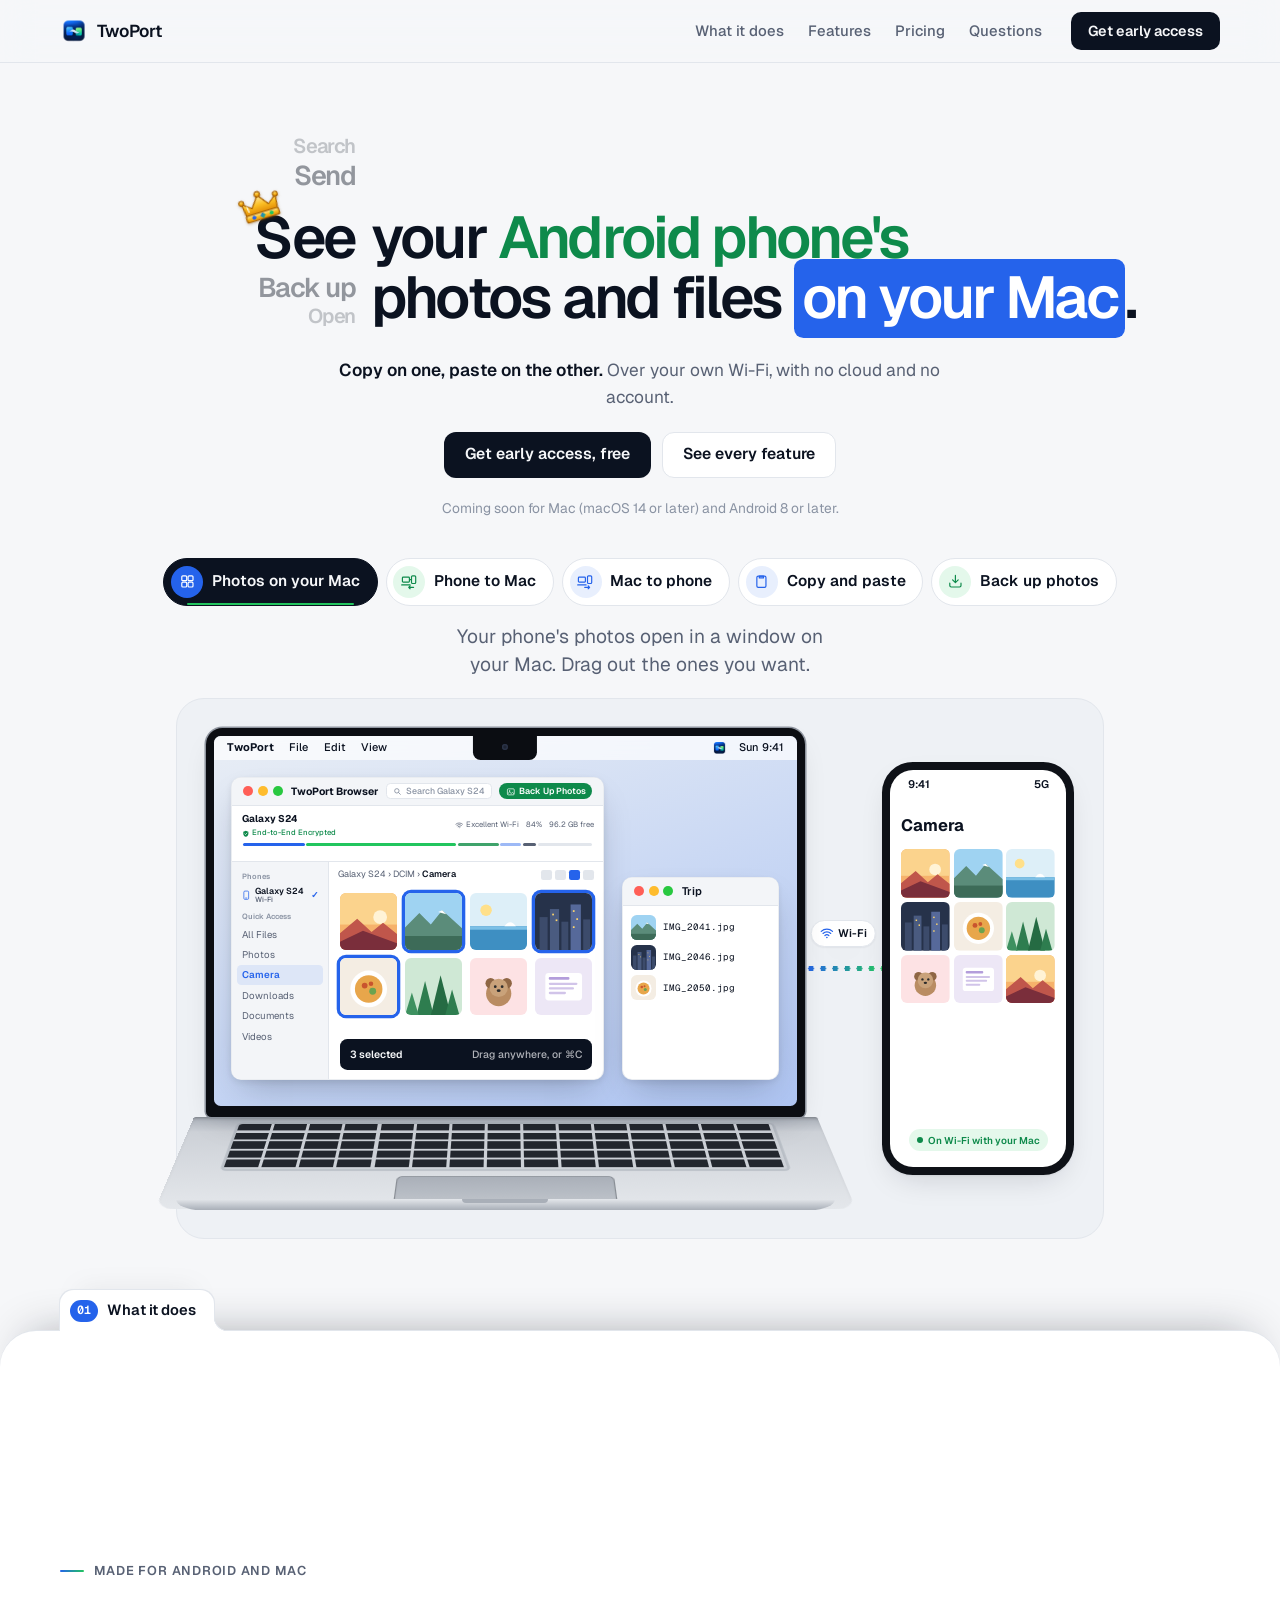
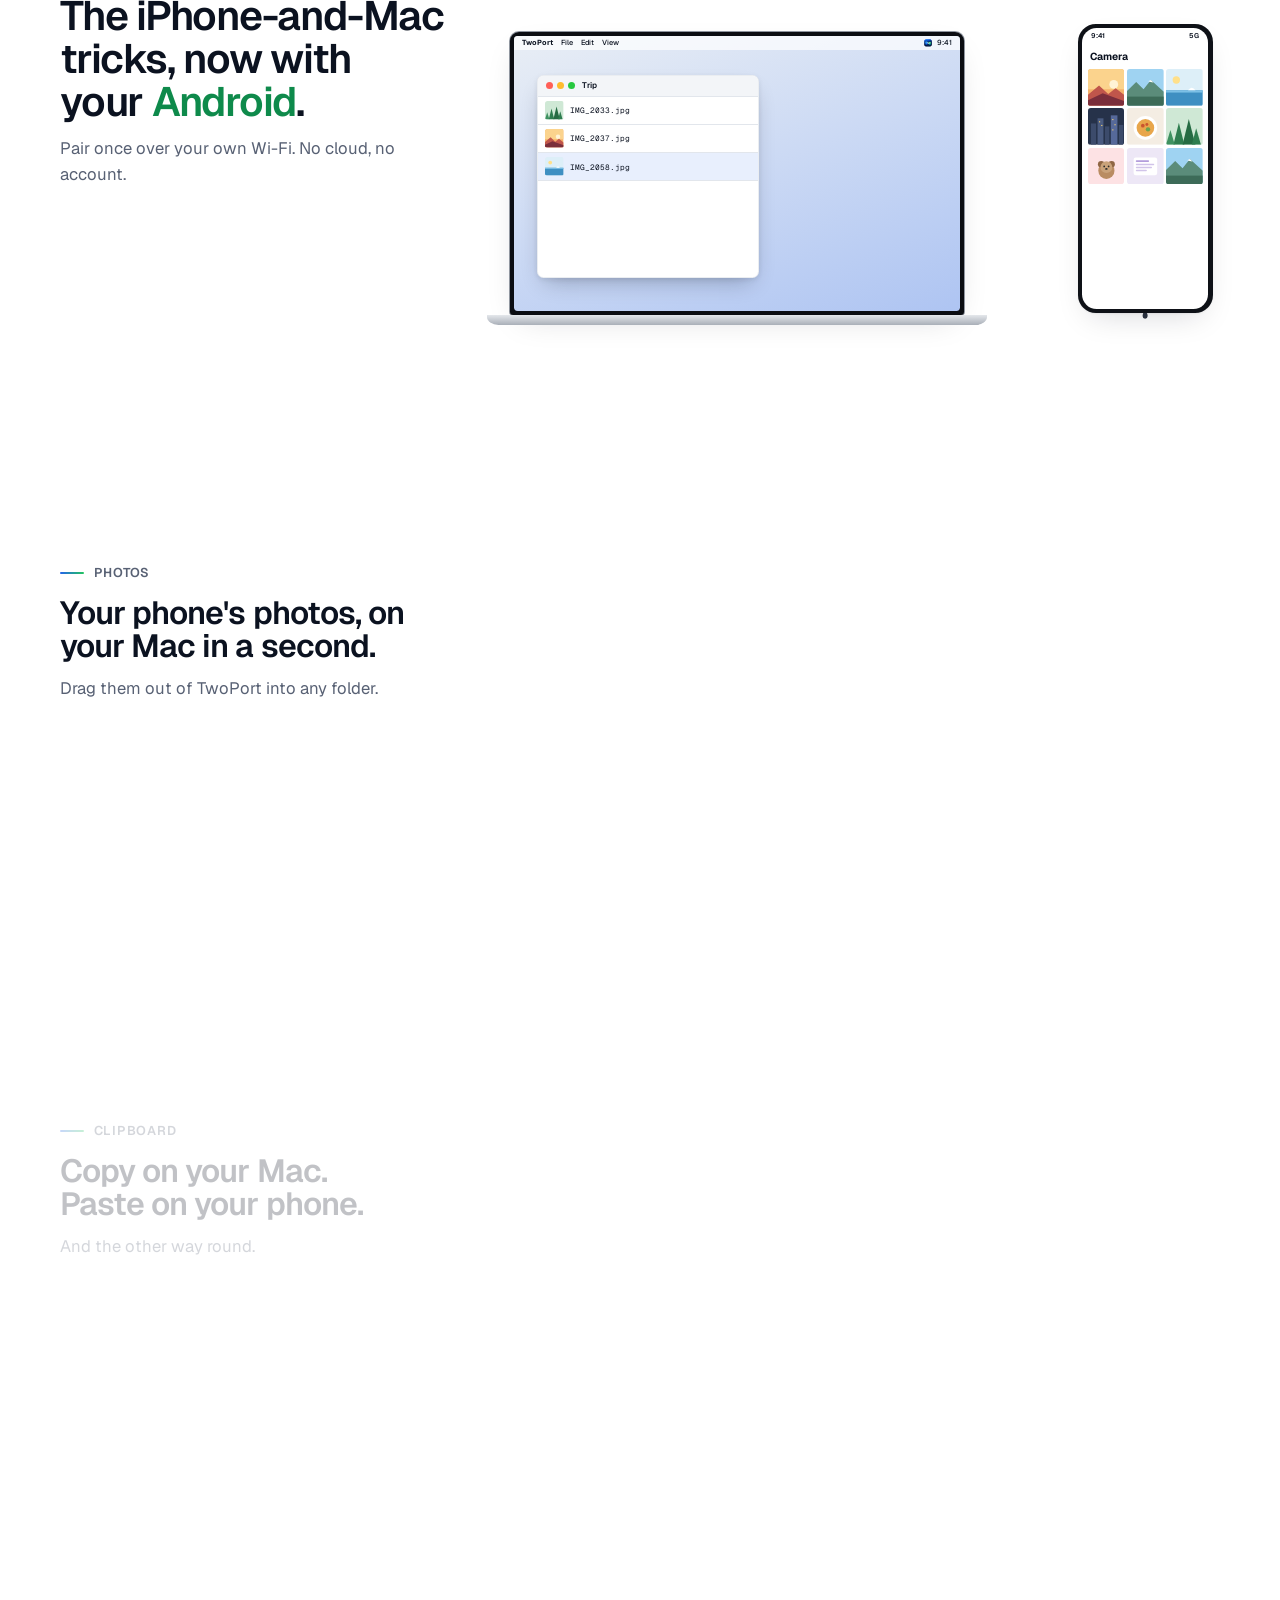
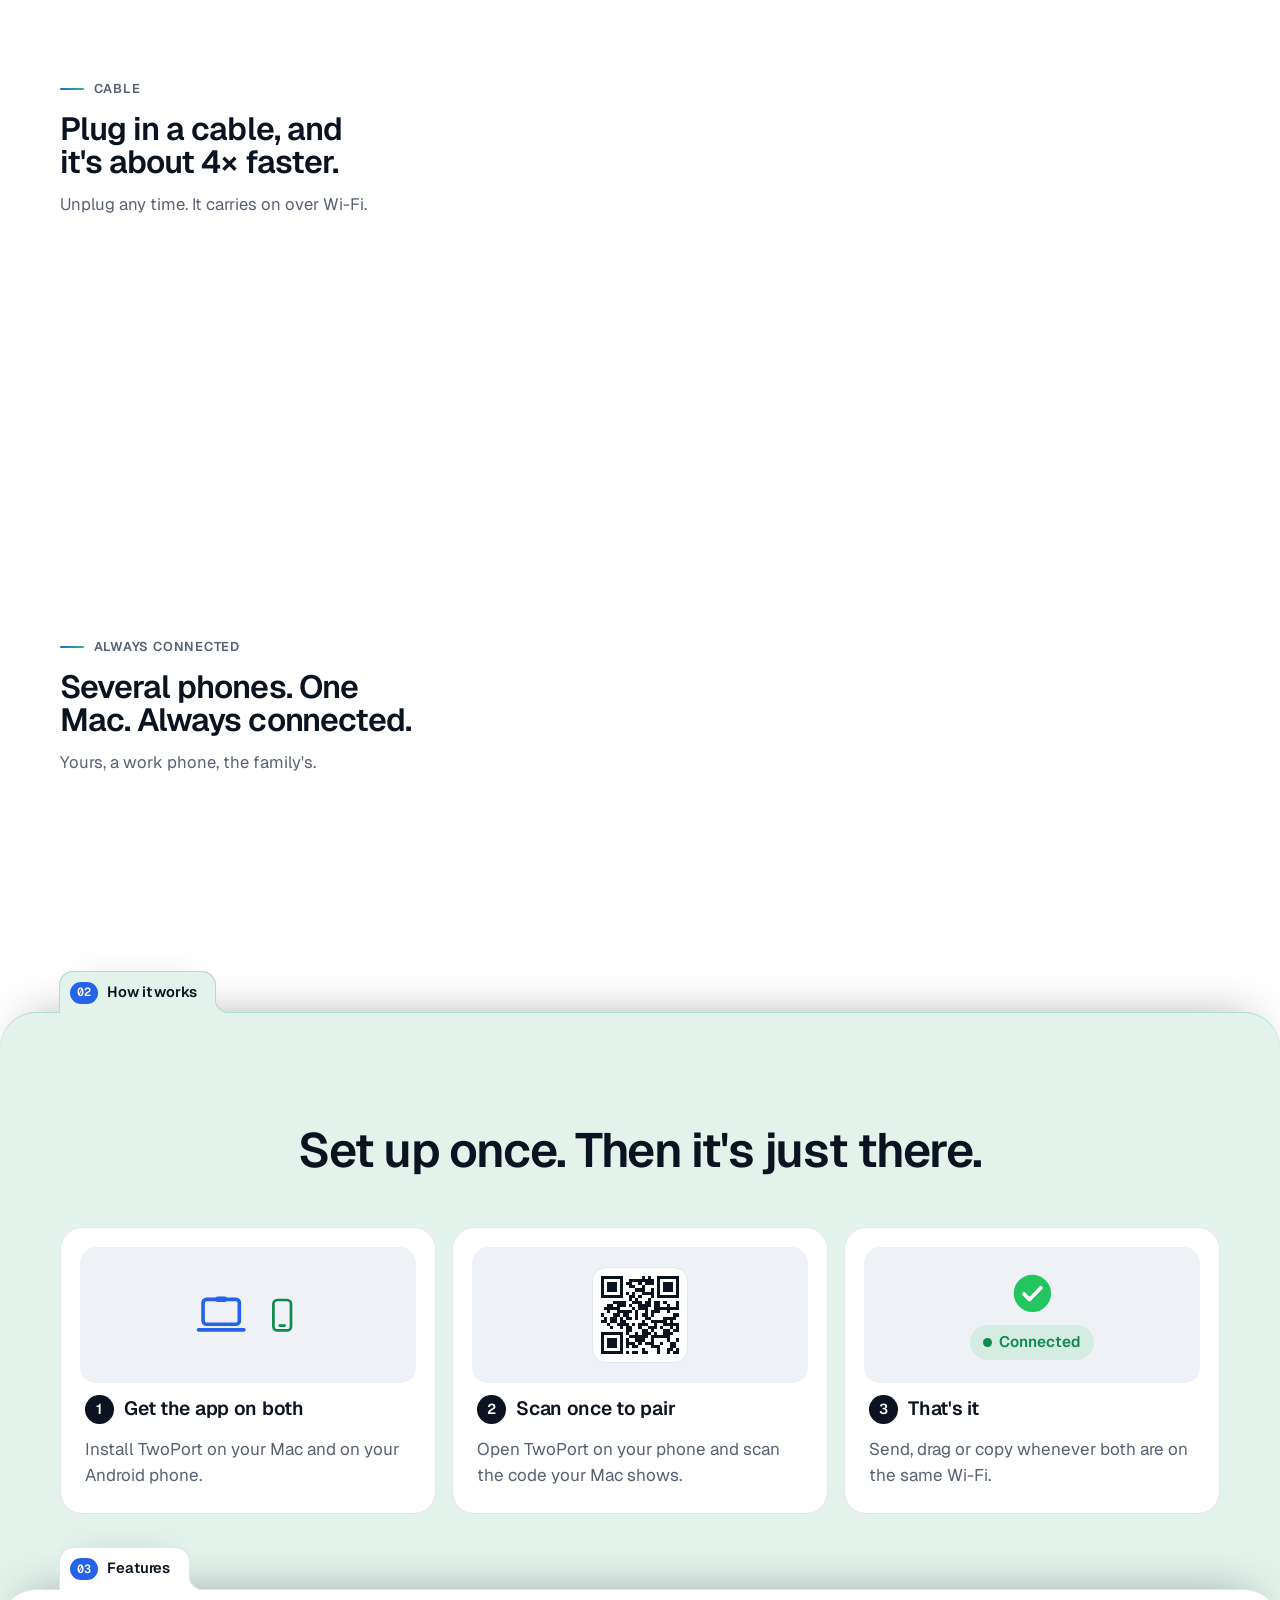
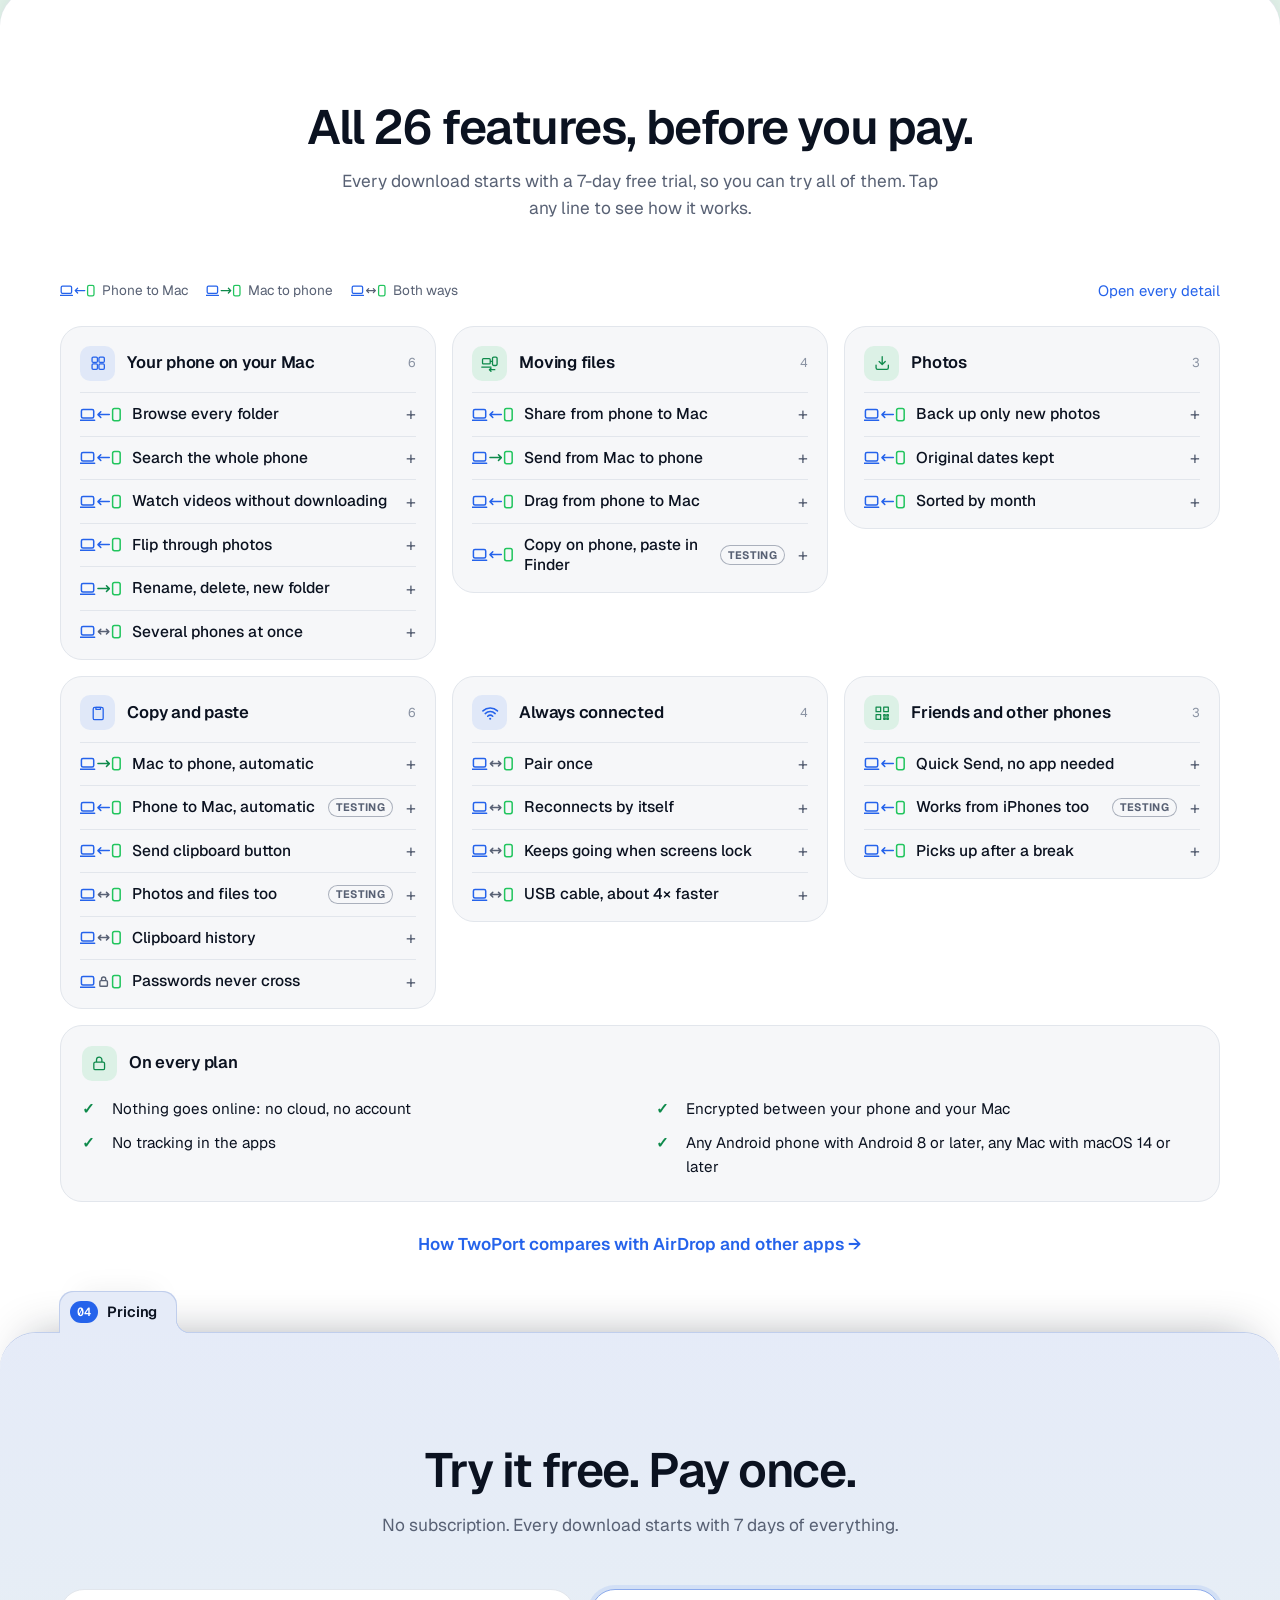
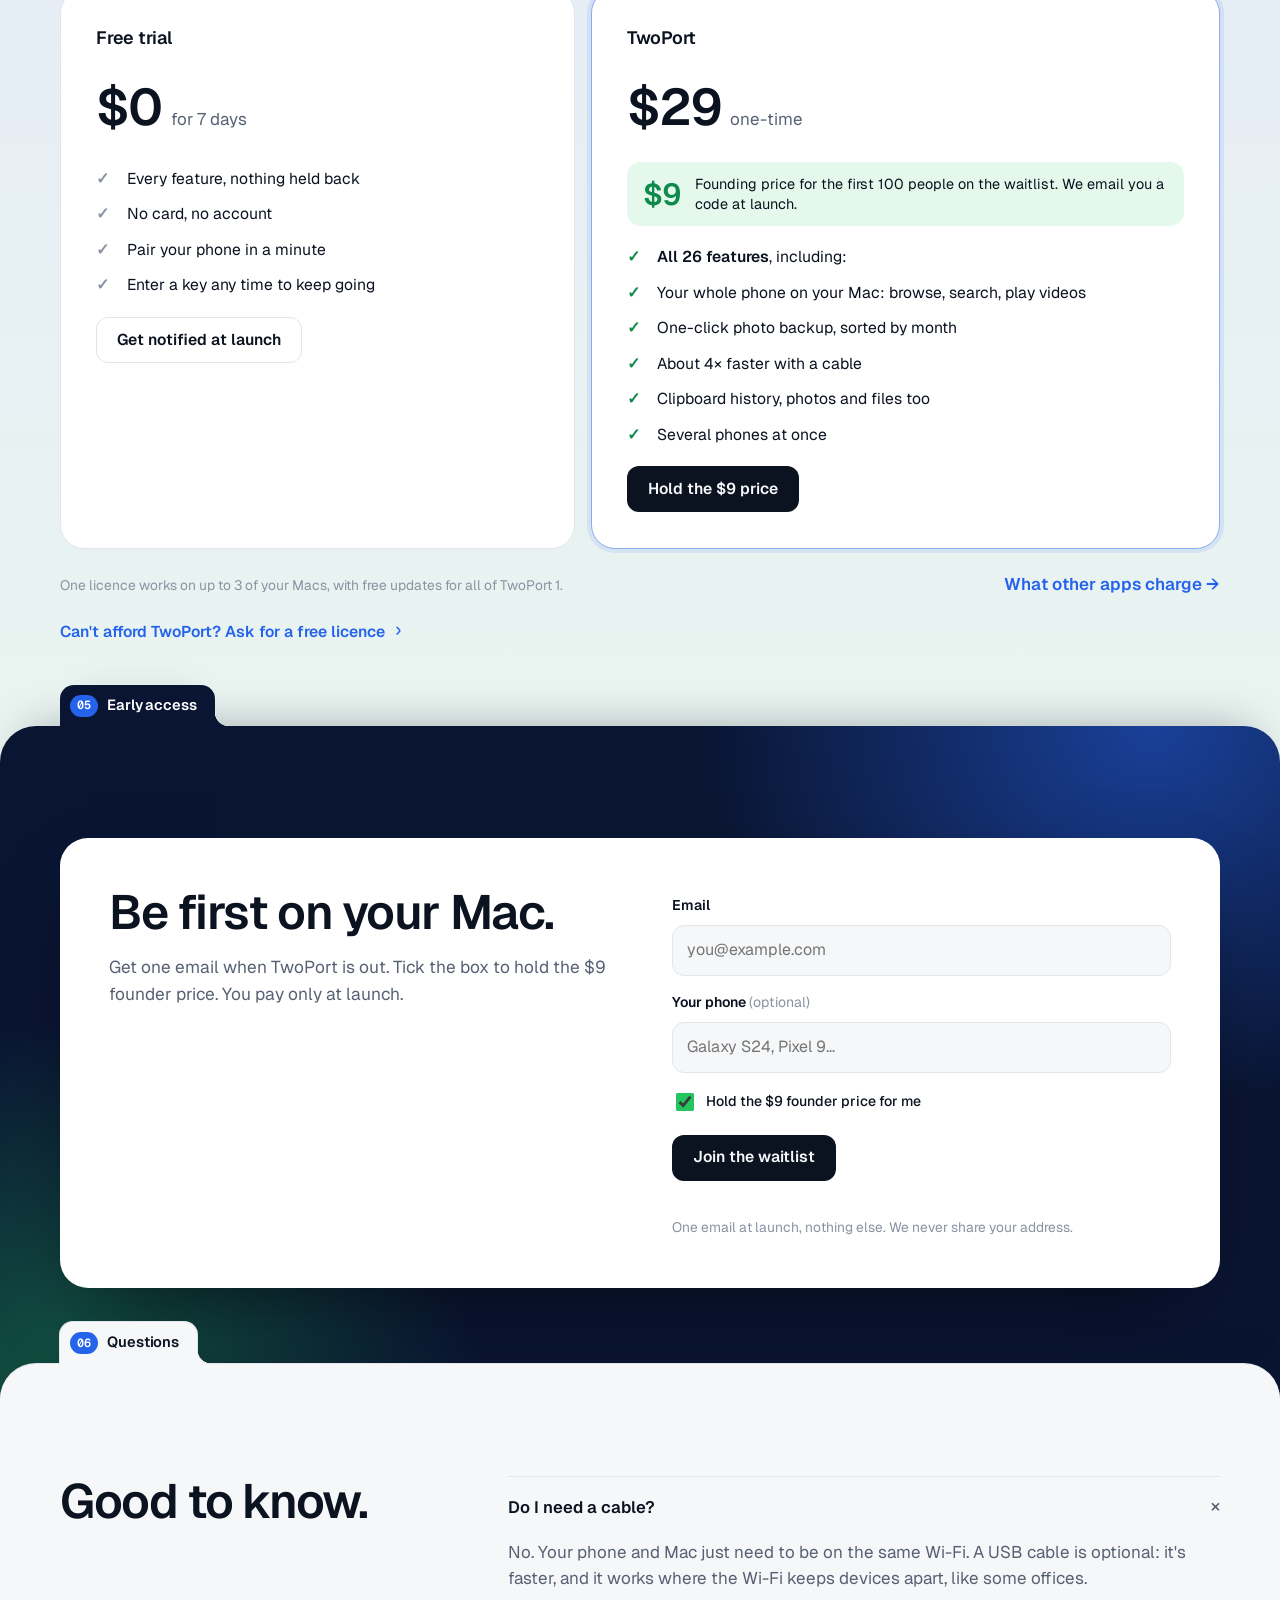
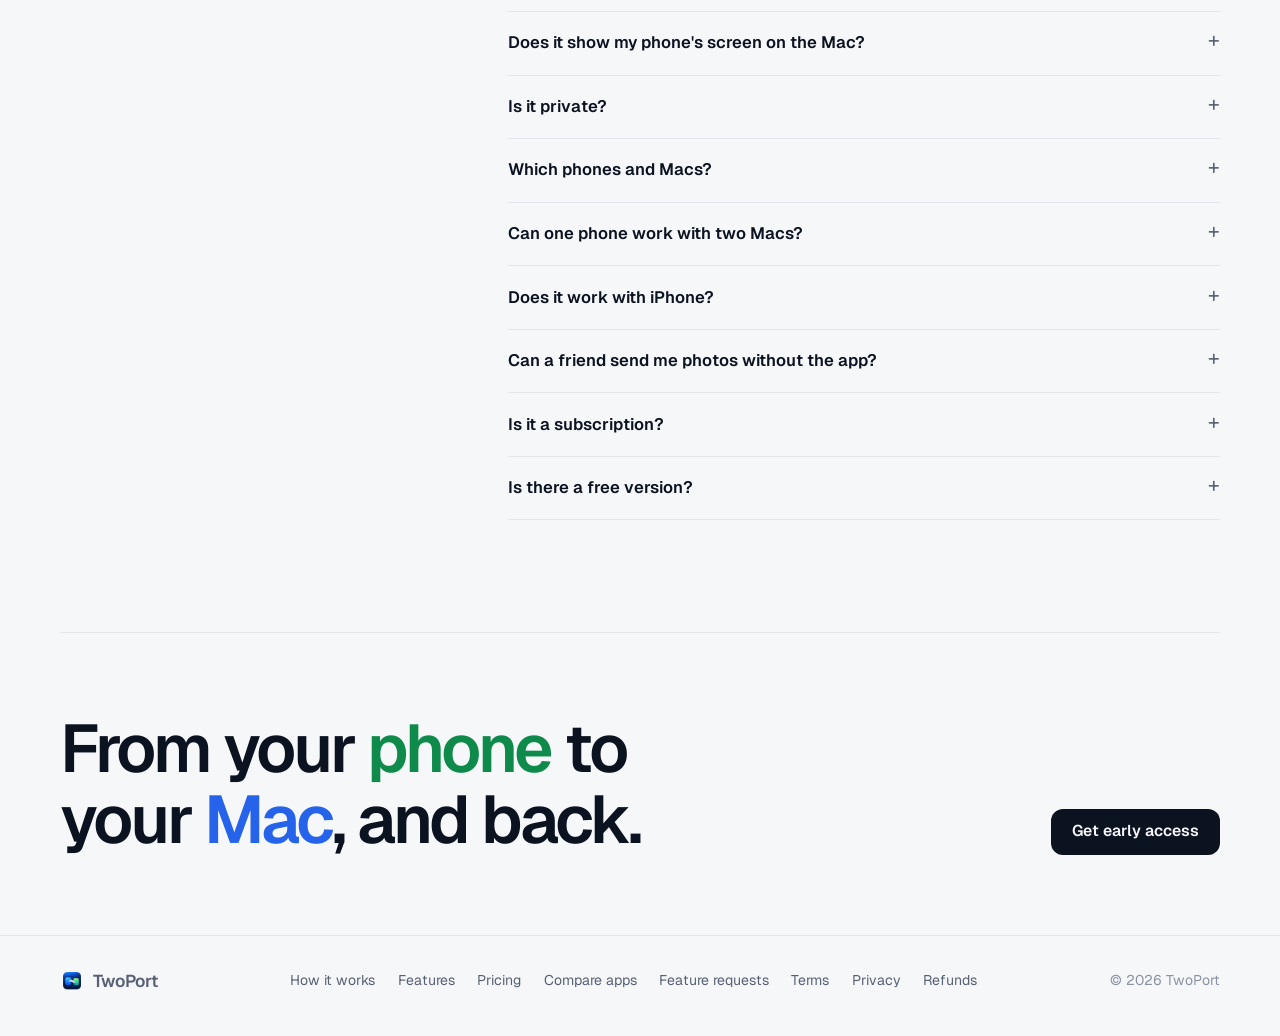
==== commit 90e366bd: "Website and store: board escaping, pair and Android pages, Back Up wording, privacy and terms; Play " ====
--- a/index.html
+++ b/index.html
@@ -119,7 +119,7 @@
 
               <div class="scene s1 on">
                 <div class="win b-win">
-                  <div class="win-bar b-tool"><div class="lights"><i></i><i></i><i></i></div><b>TwoPort Browser</b><span class="b-search"><svg viewBox="0 0 24 24"><circle cx="10.5" cy="10.5" r="6" fill="none" stroke="currentColor" stroke-width="2.4"/><path d="M15 15l5 5" stroke="currentColor" stroke-width="2.4" stroke-linecap="round"/></svg>Search Galaxy S24</span><span class="b-import"><svg><use href="#img"/></svg>Import Photos</span></div>
+                  <div class="win-bar b-tool"><div class="lights"><i></i><i></i><i></i></div><b>TwoPort Browser</b><span class="b-search"><svg viewBox="0 0 24 24"><circle cx="10.5" cy="10.5" r="6" fill="none" stroke="currentColor" stroke-width="2.4"/><path d="M15 15l5 5" stroke="currentColor" stroke-width="2.4" stroke-linecap="round"/></svg>Search Galaxy S24</span><span class="b-import"><svg><use href="#img"/></svg>Back Up Photos</span></div>
                   <div class="b-dev">
                     <div><b>Galaxy S24</b><span class="b-e2e"><svg viewBox="0 0 24 24"><path d="M12 2.5l8 3v6c0 5-3.4 8.6-8 10-4.6-1.4-8-5-8-10v-6z" fill="currentColor"/><path d="M8.5 12l2.4 2.4 4.6-4.8" fill="none" stroke="#fff" stroke-width="2.2" stroke-linecap="round" stroke-linejoin="round"/></svg>End-to-End Encrypted</span></div>
                     <div class="b-stats"><span><svg><use href="#wifi"/></svg>Excellent Wi-Fi</span><span>84%</span><span>96.2 GB free</span></div>
@@ -196,7 +196,7 @@
 
               <div class="scene s6">
                 <div class="win imp">
-                  <div class="win-bar"><div class="lights"><i></i><i></i><i></i></div>Import Photos <span>› Galaxy S24</span></div>
+                  <div class="win-bar"><div class="lights"><i></i><i></i><i></i></div>Back Up Photos <span>› Galaxy S24</span></div>
                   <div class="imp-body">
                     <div class="imp-top"><b>38 new since 2 Sep</b><span>Already on this Mac: 412</span></div>
                     <div class="imp-strip">
@@ -207,7 +207,7 @@
                   </div>
                 </div>
                 <div class="win imp-tree">
-                  <div class="win-bar"><div class="lights"><i></i><i></i><i></i></div>TwoPort Imports</div>
+                  <div class="win-bar"><div class="lights"><i></i><i></i><i></i></div>TwoPort</div>
                   <div class="tree-rows">
                     <div><span class="fold sm"></span>Galaxy S24</div>
                     <div class="in"><span class="fold sm"></span>2026-08<small>412</small></div>
@@ -279,7 +279,7 @@
                   <svg class="t ph"><use href="#p1"/></svg><svg class="t ph"><use href="#p5"/></svg><svg class="t ph"><use href="#p3"/></svg>
                   <svg class="t ph"><use href="#p4"/></svg><svg class="t ph"><use href="#p8"/></svg><svg class="t ph"><use href="#p2"/></svg>
                 </div>
-                <div class="p-foot"><span class="chip green"><i></i>Your Mac is importing 38 new</span></div>
+                <div class="p-foot"><span class="chip green"><i></i>Your Mac is backing up 38 new</span></div>
               </div>
 
             </div>
@@ -399,7 +399,7 @@
         </article>
         <article class="fgroup">
           <header class="fgroup-head"><span class="ico green"><svg><use href="#backup"/></svg></span><h3>Photos</h3><span class="fgroup-n">3</span></header>
-          <details class="fx"><summary><svg class="dir" role="img" aria-label="Phone to Mac"><use href="#d-tomac"/></svg><span class="fx-name">Import only new photos</span></summary><p>One click brings over what&#x27;s new since last time. Nothing is copied twice.</p></details>
+          <details class="fx"><summary><svg class="dir" role="img" aria-label="Phone to Mac"><use href="#d-tomac"/></svg><span class="fx-name">Back up only new photos</span></summary><p>One click brings over what&#x27;s new since last time. Nothing is copied twice.</p></details>
           <details class="fx"><summary><svg class="dir" role="img" aria-label="Phone to Mac"><use href="#d-tomac"/></svg><span class="fx-name">Original dates kept</span></summary><p>Photos keep the day they were taken, not the day they were copied.</p></details>
           <details class="fx"><summary><svg class="dir" role="img" aria-label="Phone to Mac"><use href="#d-tomac"/></svg><span class="fx-name">Sorted by month</span></summary><p>Into Pictures › TwoPort, one folder per month. Or pick your own folder.</p></details>
         </article>
@@ -464,7 +464,7 @@
           <ul class="list">
             <li><span><b>All <span data-count="all">26</span> features</b>, including:</span></li>
             <li>Your whole phone on your Mac: browse, search, play videos</li>
-            <li>Import new photos, sorted by month</li>
+            <li>One-click photo backup, sorted by month</li>
             <li>About 4× faster with a cable</li>
             <li>Clipboard history, photos and files too</li>
             <li>Several phones at once</li>
@@ -522,6 +522,7 @@
         <details><summary>Does it show my phone's screen on the Mac?</summary><p>No. TwoPort moves things between the two: photos, videos, files and what you copy. Your phone's screen and apps stay on the phone.</p></details>
         <details><summary>Is it private?</summary><p>Yes. Files go straight from your phone to your Mac, encrypted. Nothing is uploaded and there's no account.</p></details>
         <details><summary>Which phones and Macs?</summary><p>Any phone with Android 8 or later, and a Mac with macOS 14 Sonoma or later.</p></details>
+        <details><summary>Can one phone work with two Macs?</summary><p>One at a time. A phone pairs with one Mac; scan another Mac's code and the first one stops reaching it. A Mac can have several phones, and one licence covers up to three of your Macs.</p></details>
         <details><summary>Does it work with iPhone?</summary><p>The app is for Android. An iPhone can still send photos and text to your Mac with Quick Send, from its web browser.</p></details>
         <details><summary>Can a friend send me photos without the app?</summary><p>Yes. Your Mac shows a code, they scan it with their phone's camera, and they pick photos in the web browser. It works on Android phones and iPhones.</p></details>
         <details><summary>Is it a subscription?</summary><p>No. You try it free for 7 days, then pay $29 once. That covers up to three of your Macs, with free updates for all of TwoPort 1.</p></details>
--- a/assets/site.css
+++ b/assets/site.css
@@ -753,7 +753,7 @@
 .b-tool b { font-weight: 700; font-size: .95em; }
 .b-search { margin-left: auto; display: flex; align-items: center; gap: .4em; height: 1.8em; padding: 0 .7em; min-width: 30%; border-radius: .5em; background: var(--window); border: 1px solid var(--line); color: var(--faint) !important; font-size: .8em; font-weight: 500; }
 .b-search svg { width: 1em; height: 1em; }
-.b-import { display: flex; align-items: center; gap: .35em; height: 1.8em; padding: 0 .75em; border-radius: 2em; background: var(--mac); color: #fff !important; font-size: .8em; font-weight: 600 !important; white-space: nowrap; }
+.b-import { display: flex; align-items: center; gap: .35em; height: 1.8em; padding: 0 .75em; border-radius: 2em; background: var(--phone); color: #fff !important; font-size: .8em; font-weight: 600 !important; white-space: nowrap; }
 .b-import svg { width: 1.1em; height: 1.1em; }
 .b-dev { display: flex; justify-content: space-between; align-items: center; padding: .55em 1em .35em; font-size: .85em; }
 .b-dev > div:first-child { display: grid; gap: .1em; }
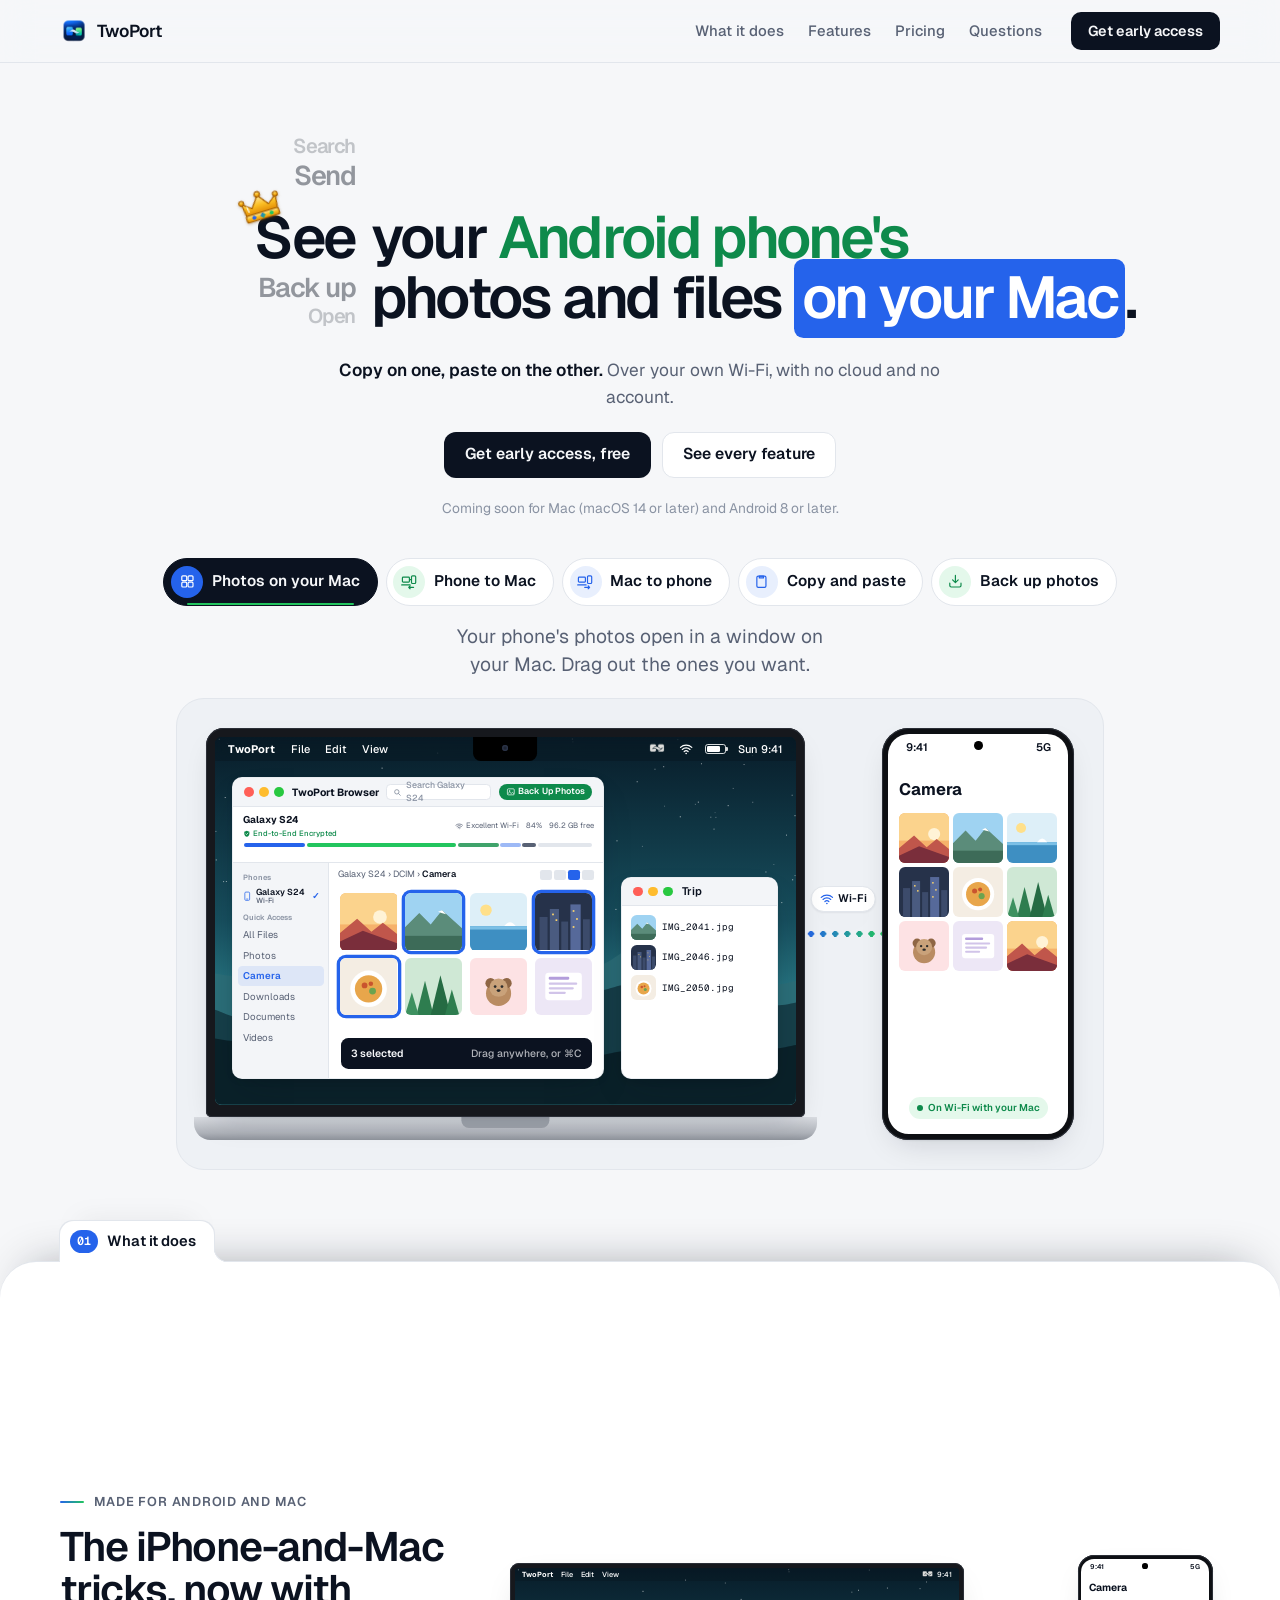
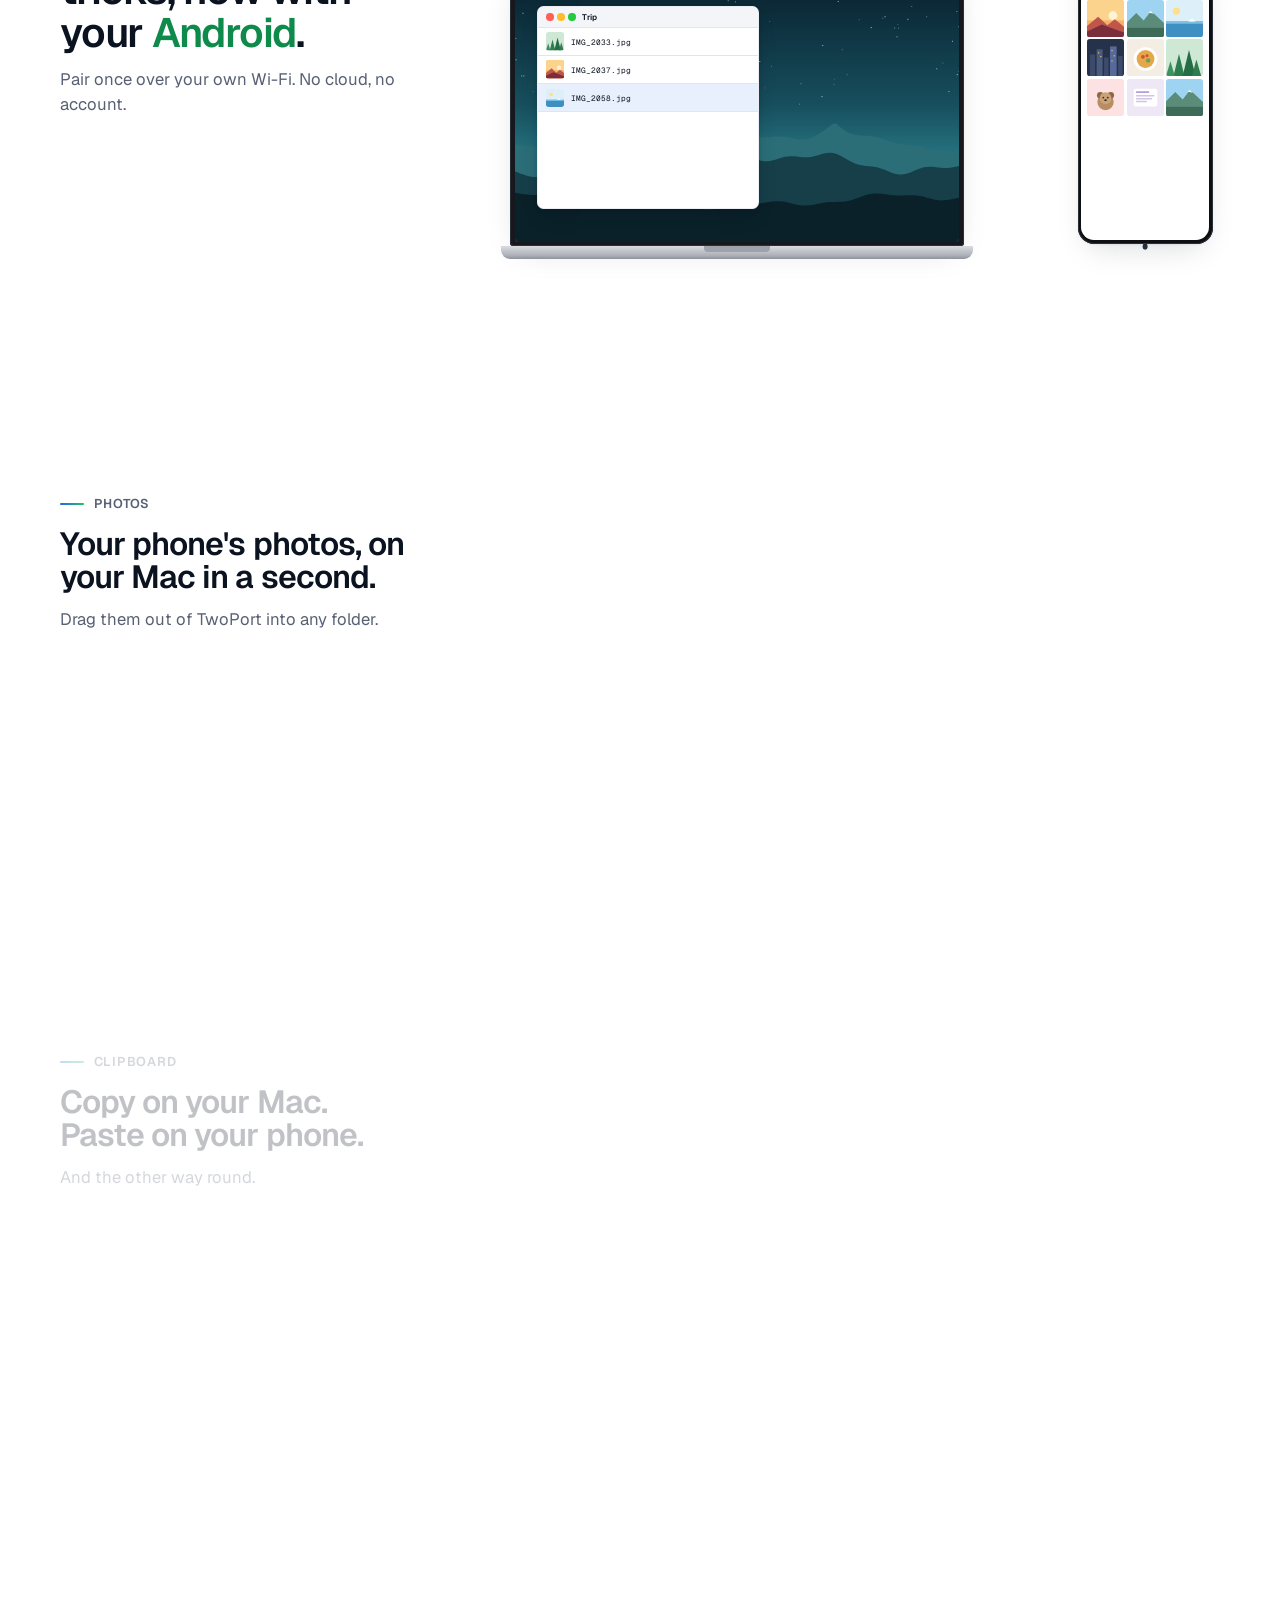
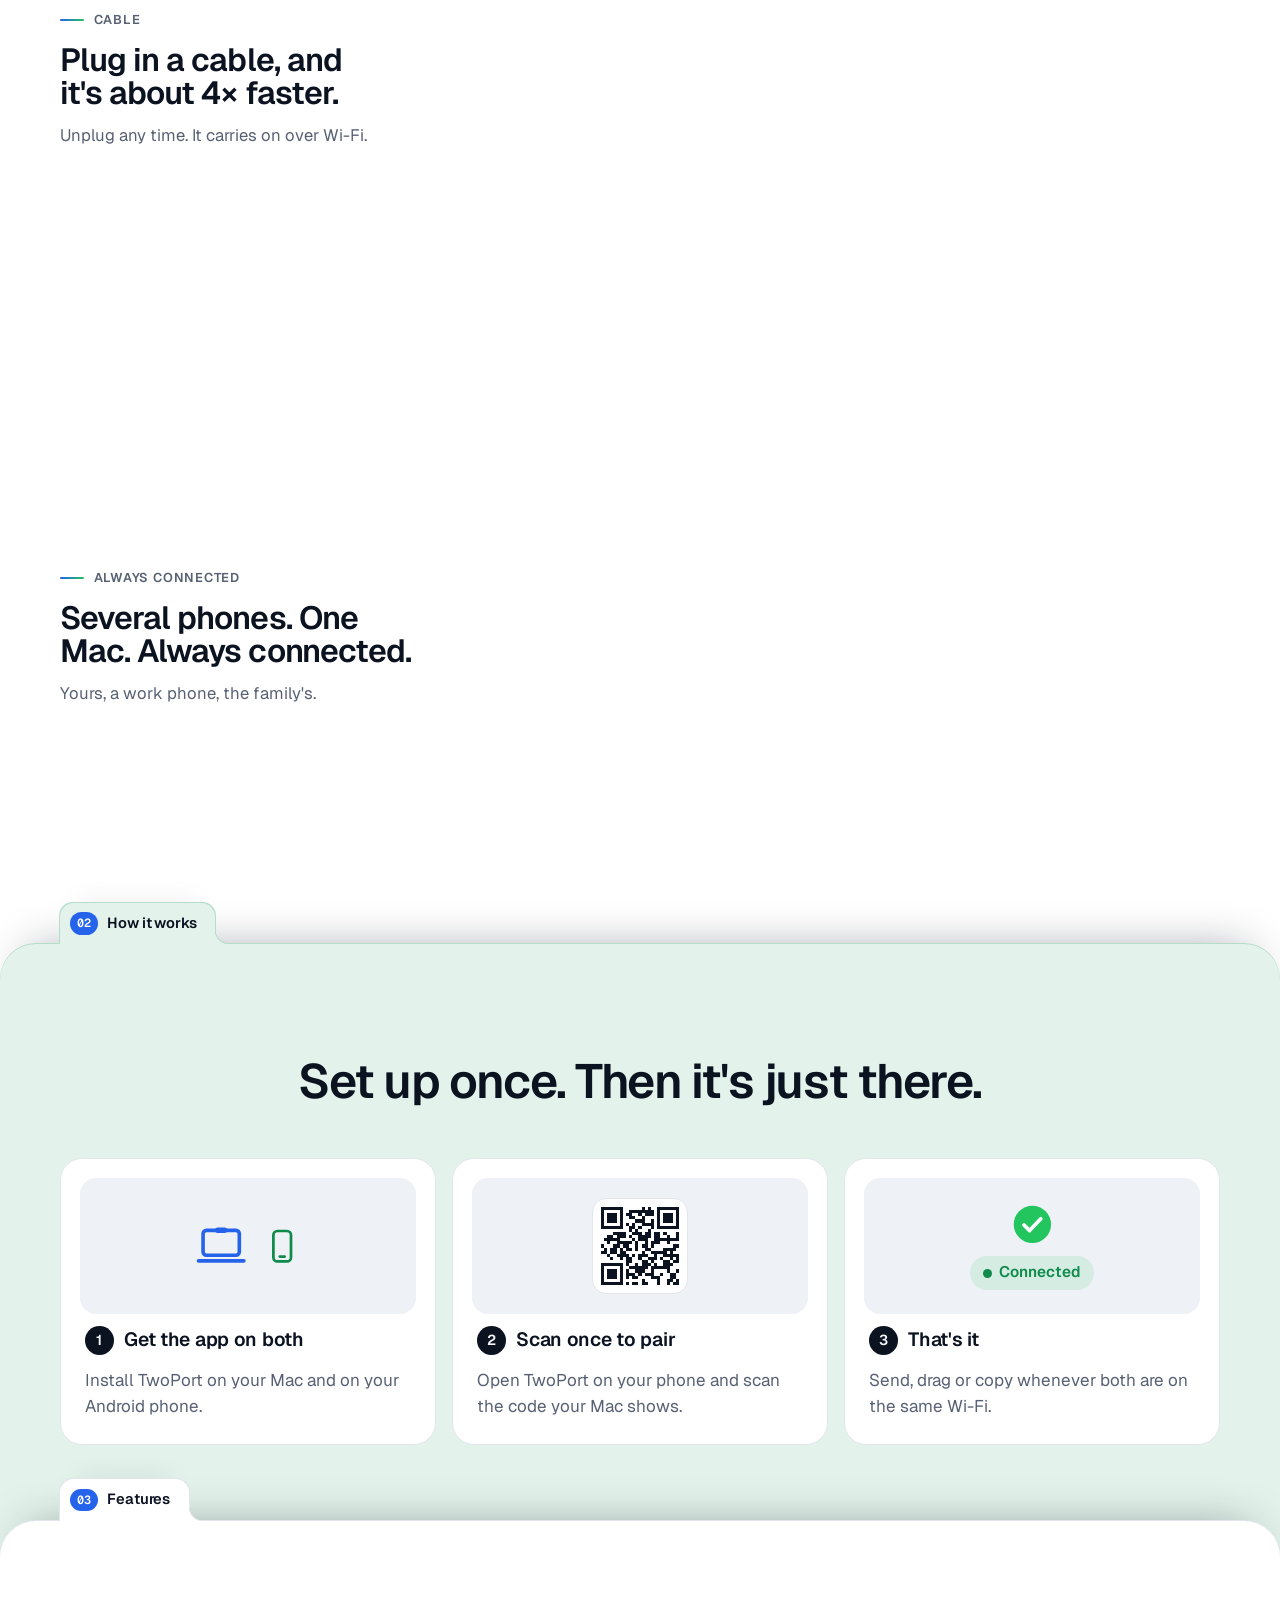
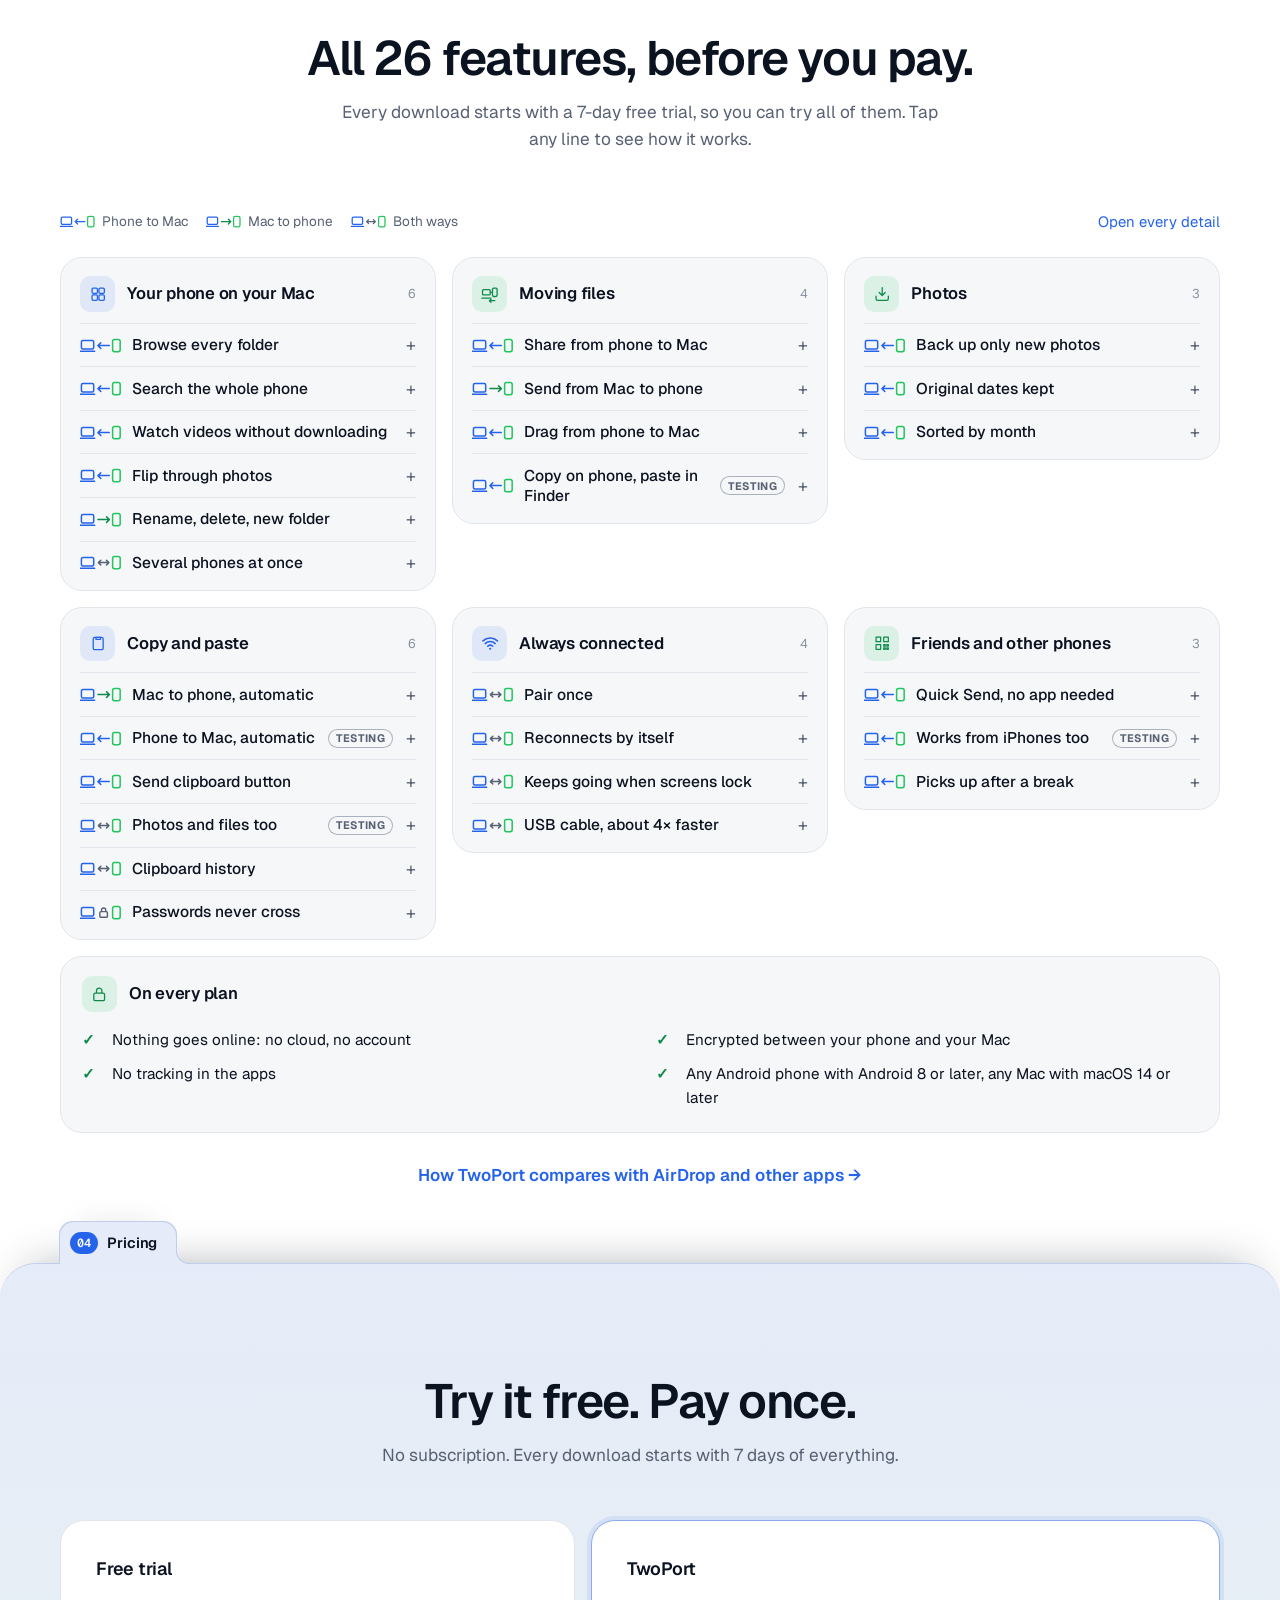
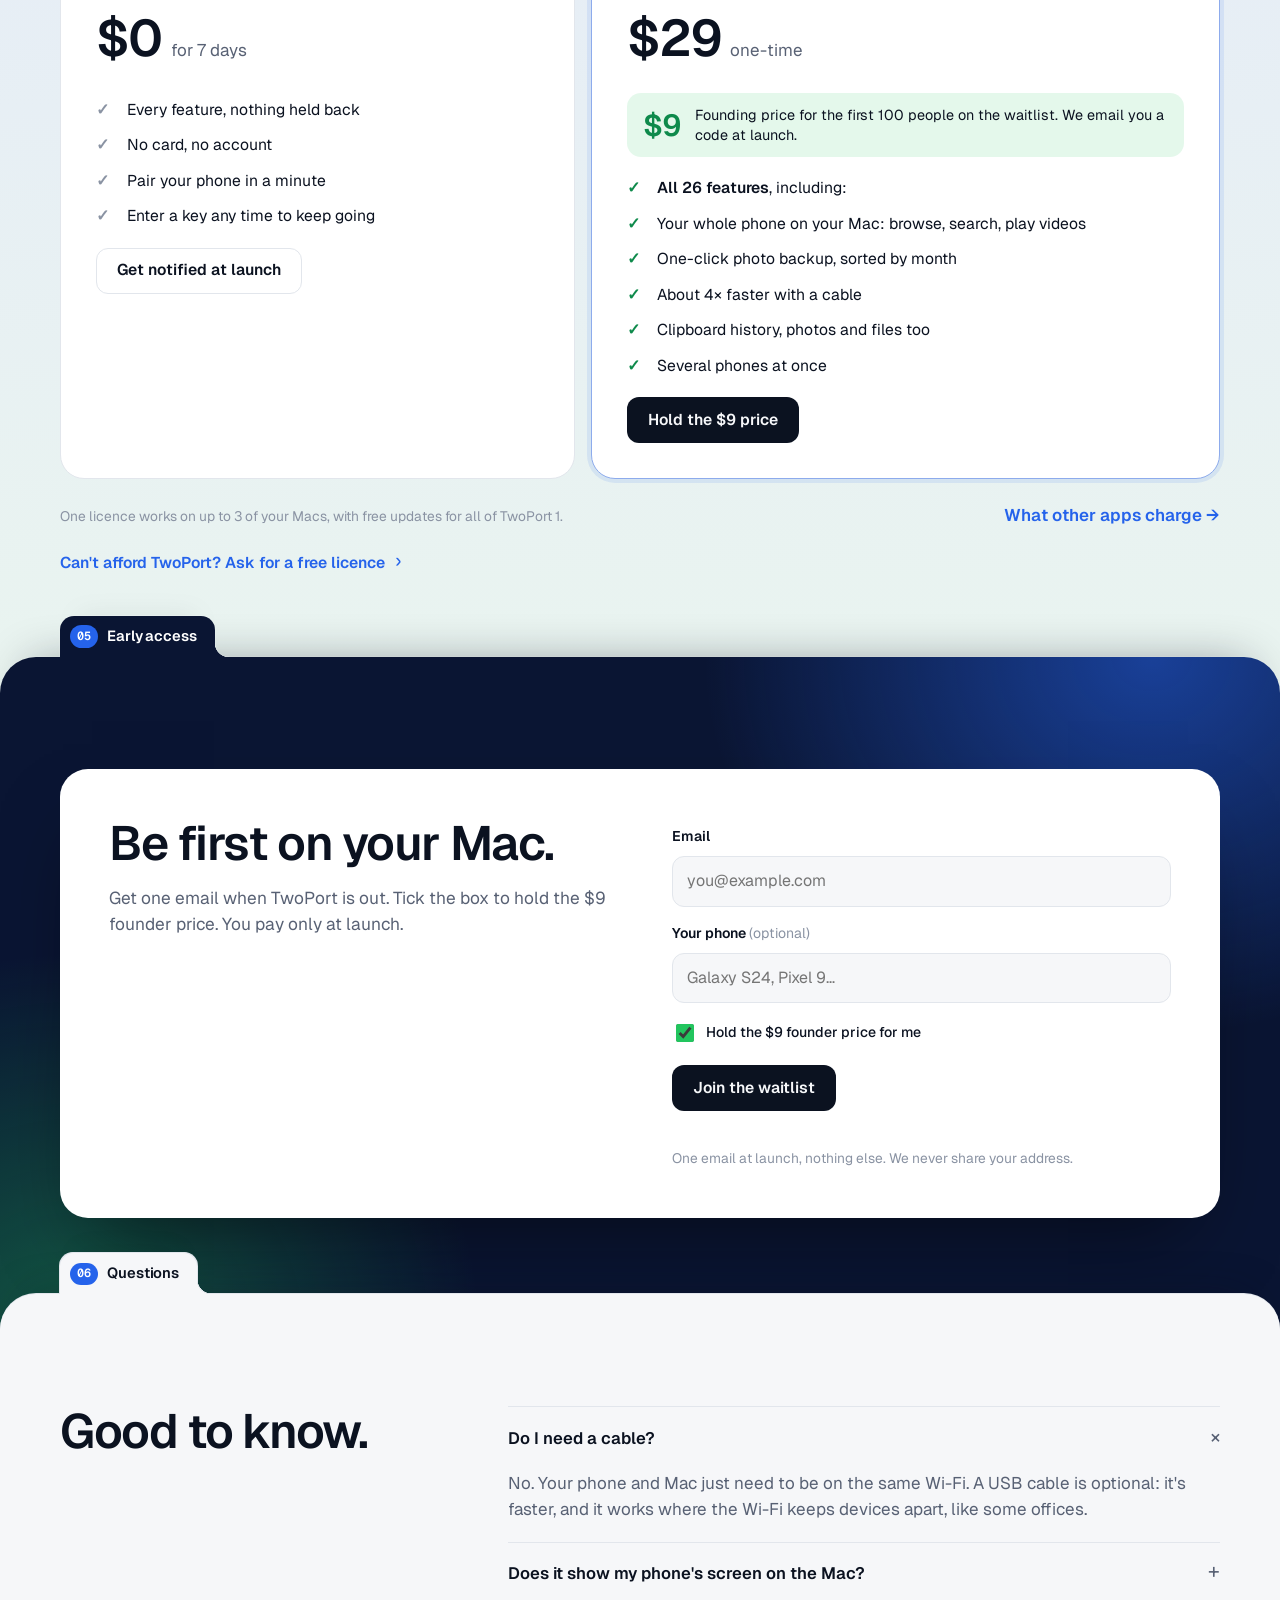
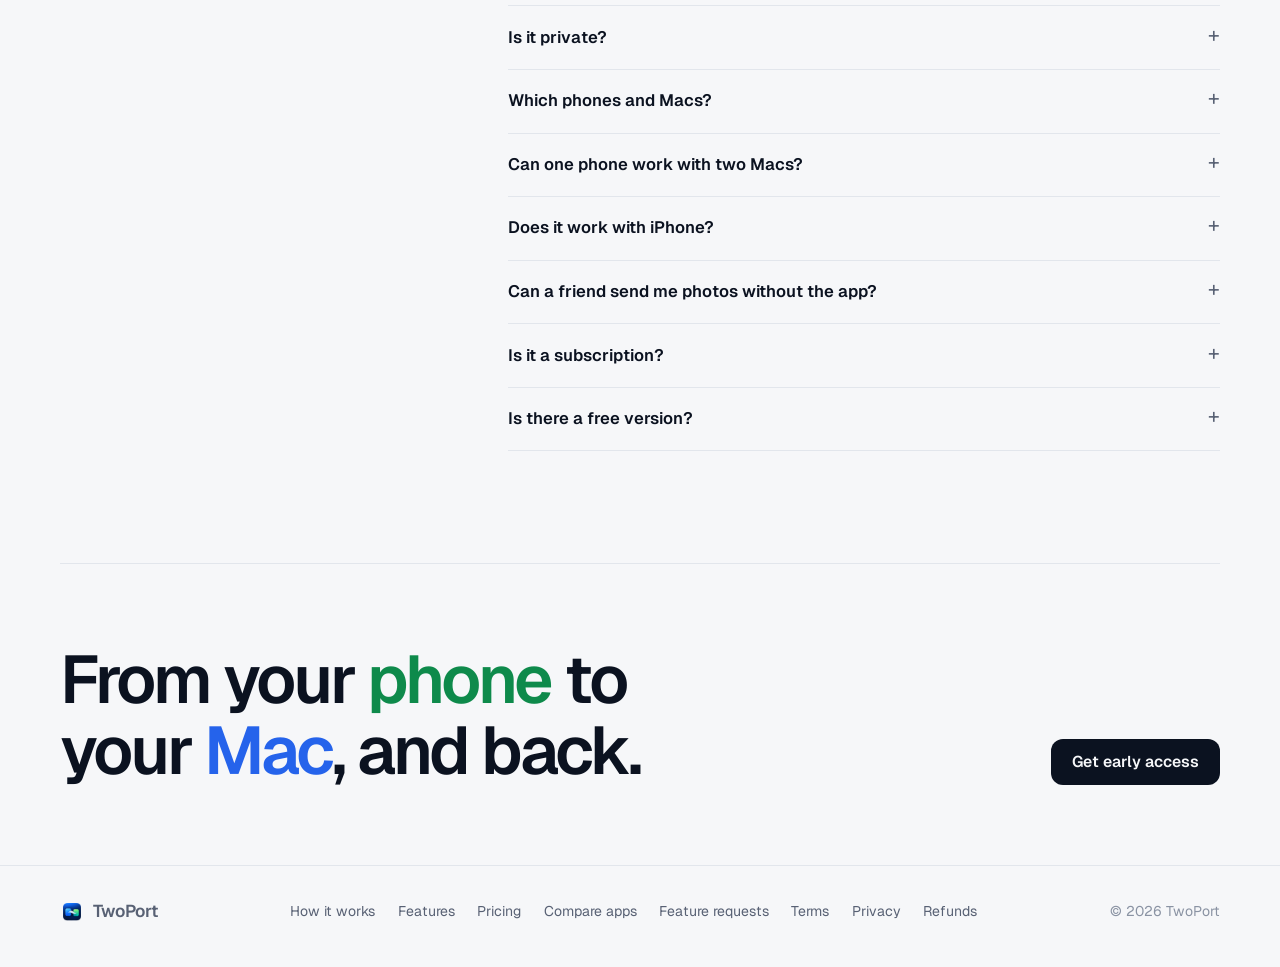
==== commit ece8514c: "Website: the new Mac and phone, and the light in the demo Co-Authored-By: Claude Opus 5.5 <noreply@a" ====
--- a/index.html
+++ b/index.html
@@ -114,8 +114,11 @@
           <div class="mac" aria-hidden="true">
             <div class="lid">
             <div class="screen">
+              <canvas class="wall"></canvas>
               <i class="notch"></i>
-              <div class="menubar"><b id="menu-app">TwoPort</b><span>File</span><span>Edit</span><span>View</span><div class="right"><img src="assets/app-icon.png" alt=""><span>Sun 9:41</span></div></div>
+              <div class="menubar"><b id="menu-app">TwoPort</b><span>File</span><span>Edit</span><span>View</span><div class="right"><span class="tp"><img src="assets/menubar-icon.png" alt=""></span><svg class="mb-wifi"><use href="#wifi"/></svg><i class="batt"></i><span>Sun 9:41</span></div></div>
+              <div class="mfx"></div>
+              <i class="medge"></i>
 
               <div class="scene s1 on">
                 <div class="win b-win">
@@ -218,7 +221,6 @@
 
             </div>
             </div>
-            <div class="deck"><i class="kb"></i><i class="pad"></i></div>
             <div class="lip"></div>
           </div>
 
@@ -228,6 +230,8 @@
           </div>
 
           <div class="phone" aria-hidden="true">
+            <i class="punch"></i>
+            <div class="rings"><i class="edge-ring glow"></i><i class="edge-ring"></i></div>
             <div class="pscreen">
               <div class="pstatus"><span>9:41</span><span>5G</span></div>
 
@@ -315,7 +319,8 @@
           <div class="story-stage" aria-hidden="true">
             <div class="st-mac">
               <div class="st-lid"><div class="st-screen">
-                <div class="st-menubar"><b>TwoPort</b><span>File</span><span>Edit</span><span>View</span><em><img src="assets/app-icon.png" alt="">9:41</em></div>
+                <canvas class="wall"></canvas>
+                <div class="st-menubar"><b>TwoPort</b><span>File</span><span>Edit</span><span>View</span><em><img src="assets/menubar-icon.png" alt="">9:41</em></div>
                 <div class="st-win st-finder">
                   <div class="win-bar"><div class="lights"><i></i><i></i><i></i></div>Trip</div>
                   <div class="st-row"><svg class="th ph"><use href="#p6"/></svg><span>IMG_2033.jpg</span></div>
@@ -338,9 +343,9 @@
             <div class="st-wire"></div>
             <span class="st-chip"><svg class="wifi-i"><use href="#wifi"/></svg><svg class="usb-i"><use href="#bolt"/></svg><b class="w">Wi-Fi · 8 MB/s</b><b class="u">Cable · 31 MB/s</b></span>
             <svg class="st-cable" viewBox="0 0 100 54" preserveAspectRatio="none"><path d="M66.6 41.9 C 71 42.4, 70.5 52.6, 78.5 52.6 C 86.5 52.6, 89.5 49, 89.5 41.2" pathLength="1"/></svg>
-            <div class="st-extra e1"><div class="st-pscreen st-hello"><img src="assets/app-icon.png" alt=""><b>Connected</b><span>Riya's Pixel</span></div></div>
-            <div class="st-extra e2"><div class="st-pscreen st-hello"><img src="assets/app-icon.png" alt=""><b>Connected</b><span>Work phone</span></div></div>
-            <div class="st-phone"><div class="st-pscreen">
+            <div class="st-extra e1"><i class="punch"></i><div class="st-pscreen st-hello"><img src="assets/app-icon.png" alt=""><b>Connected</b><span>Riya's Pixel</span></div></div>
+            <div class="st-extra e2"><i class="punch"></i><div class="st-pscreen st-hello"><img src="assets/app-icon.png" alt=""><b>Connected</b><span>Work phone</span></div></div>
+            <div class="st-phone"><i class="punch"></i><div class="st-pscreen">
               <div class="pstatus"><span>9:41</span><span>5G</span></div>
               <div class="st-gal"><b>Camera</b><div>
                 <svg class="ph"><use href="#p1"/></svg><svg class="ph"><use href="#p2"/></svg><svg class="ph lift"><use href="#p3"/></svg>
--- a/assets/site.css
+++ b/assets/site.css
@@ -21,7 +21,6 @@
   --chrome: #F3F5F8;
   --deep: #0A1533;
   --cable: #2B3240;
-  --alu: #CDD1D7; --alu-light: #E4E7EB; --alu-dark: #A9AFB8; --alu-edge: #8E949E; --key: #23272E;
   --display: "Geist", -apple-system, "SF Pro Display", "Segoe UI", sans-serif;
   --mono: "Geist Mono", ui-monospace, "SF Mono", Menlo, monospace;
   --wrap: 1160px;
@@ -89,29 +88,66 @@
 
 /* ---------- Demo stage ---------- */
 .stage { font-size: clamp(5px, 1.3cqi, 11px); display: grid; grid-template-columns: minmax(0, 1fr) 7em 17.5em; align-items: center; padding: 2.6em; border-radius: 28px; background: var(--sunk); border: 1px solid var(--line); position: relative; }
-/* The Mac: a MacBook seen from the front and a little above — the lid with
-   its notch, then the keyboard deck in perspective and the front lip. */
+/* The Mac: a MacBook seen from the front (v12, 2026-10-20, from the Moments
+   prototype): a dark lid with its notch, an evening wallpaper (drawn by
+   site.js on the canvas; the gradient is the no-JS fallback), a dark menu
+   bar with TwoPort's own white icon, and the slim front of the base. */
 .mac { display: grid; justify-items: center; max-width: 100%; min-width: 0; }
-.lid { width: 100%; aspect-ratio: 16 / 10.4; border-radius: 1.5em 1.5em .5em .5em; padding: .75em .75em 1em; background: #0B0D12; box-shadow: 0 0 0 .14em var(--alu-edge), var(--shadow); position: relative; z-index: 2; }
-.notch { position: absolute; left: 50%; top: 0; width: 11%; height: 2.2em; transform: translateX(-50%); background: #0B0D12; border-radius: 0 0 .7em .7em; z-index: 8; }
+.lid { width: 100%; aspect-ratio: 16 / 10.4; border-radius: 1.6em 1.6em .5em .5em; padding: .85em .85em 1.15em; background: #16181D; box-shadow: inset 0 0 0 1px #2B2F37, var(--shadow); position: relative; z-index: 2; }
+.notch { position: absolute; left: 50%; top: 0; width: 11%; height: 2.2em; transform: translateX(-50%); background: #000; border-radius: 0 0 .7em .7em; z-index: 8; }
 .notch::after { content: ""; position: absolute; left: 50%; top: .75em; width: .55em; height: .55em; margin-left: -.275em; border-radius: 50%; background: #1E2433; box-shadow: inset 0 0 0 .12em #2B3448; }
-.deck { width: 104%; height: 13em; margin-bottom: -5.6em; transform: perspective(95em) rotateX(55deg); transform-origin: 50% 0; border-radius: .2em .2em 1.6em 1.6em; background: linear-gradient(180deg, var(--alu-dark), var(--alu) 18%, var(--alu-light)); padding: 1.1em 8% 0; display: grid; grid-template-rows: 6.6em auto; justify-items: center; gap: .9em; box-shadow: inset 0 .5em .6em -.4em rgba(0,0,0,.35); }
-/* Keys drawn as a grid: dark caps separated by the deck's own colour. */
-.kb { width: 100%; border-radius: .35em; background:
-  repeating-linear-gradient(90deg, transparent 0 calc(100% / 15 - .28em), var(--alu) calc(100% / 15 - .28em) calc(100% / 15)),
-  repeating-linear-gradient(180deg, transparent 0 calc(100% / 5 - .3em), var(--alu) calc(100% / 5 - .3em) calc(100% / 5)),
-  var(--key); box-shadow: 0 0 0 .25em color-mix(in srgb, var(--alu-dark) 60%, transparent); }
-.pad { width: 38%; height: 4.2em; border-radius: .6em; background: linear-gradient(180deg, var(--alu-dark), color-mix(in srgb, var(--alu) 70%, var(--alu-dark))); box-shadow: inset 0 0 0 .1em color-mix(in srgb, var(--alu-dark) 80%, #000); }
-.lip { width: 110%; height: 1em; border-radius: 0 0 2.2em 2.2em / 0 0 1em 1em; background: linear-gradient(180deg, var(--alu-light), var(--alu-dark)); position: relative; box-shadow: 0 1.4em 2em -1.2em rgba(11,18,32,.45); }
-.lip::after { content: ""; position: absolute; left: 50%; top: 0; width: 13%; height: .4em; margin-left: -6.5%; border-radius: 0 0 .6em .6em; background: var(--alu-dark); }
-.screen { position: relative; height: 100%; border-radius: .6em; overflow: hidden; background: linear-gradient(160deg, var(--screen), color-mix(in srgb, var(--screen) 70%, var(--mac))); }
-.menubar { position: absolute; inset: 0 0 auto; height: 2.2em; display: flex; align-items: center; gap: 1.4em; padding: 0 1.2em; font-size: 1em; font-weight: 500; color: var(--ink); background: color-mix(in srgb, var(--window) 70%, transparent); -webkit-backdrop-filter: blur(10px); backdrop-filter: blur(10px); z-index: 6; }
+.lip { width: 104%; height: 2.1em; border-radius: 0 0 1.5em 1.5em; background: linear-gradient(180deg, #D9DCE1, #AEB2B9 70%, #8E939B); position: relative; box-shadow: 0 1.4em 2em -1.2em rgba(11,18,32,.45); }
+.lip::after { content: ""; position: absolute; left: 50%; top: 0; width: 14%; height: 45%; transform: translateX(-50%); border-radius: 0 0 .7em .7em; background: #9EA3AB; }
+.screen { position: relative; height: 100%; border-radius: .6em; overflow: hidden; color: var(--ink); background: linear-gradient(180deg, #081C29, #174F5E 50%, #2D8590 78%, #3E9AA2); }
+.wall { position: absolute; inset: 0; width: 100%; height: 100%; display: block; }
+.menubar { position: absolute; inset: 0 0 auto; height: 2.2em; display: flex; align-items: center; gap: 1.4em; padding: 0 1.2em; font-size: 1em; font-weight: 500; color: #fff; background: rgba(8, 20, 28, .28); -webkit-backdrop-filter: blur(10px); backdrop-filter: blur(10px); z-index: 6; }
 .menubar b { font-weight: 700; }
 .menubar .right { margin-left: auto; display: flex; gap: 1.1em; align-items: center; }
-.menubar img { width: 1.4em; height: 1.4em; }
-
-.phone { width: 100%; aspect-ratio: 9 / 19.3; max-width: 100%; border-radius: 2.8em; padding: .75em; background: #0E1117; box-shadow: var(--shadow); justify-self: center; }
-.pscreen { position: relative; height: 100%; border-radius: 2.1em; overflow: hidden; background: var(--window); }
+.menubar .tp { display: inline-grid; place-items: center; width: 1.8em; height: 1.5em; border-radius: .35em; }
+.menubar .tp img { width: 1.5em; height: 1.5em; filter: invert(1); }
+.mb-wifi { width: 1.3em; height: 1.3em; color: #fff; }
+.batt { width: 1.9em; height: .95em; border: 1px solid rgba(255,255,255,.85); border-radius: .25em; padding: 1px; position: relative; display: block; }
+.batt::before { content: ""; display: block; height: 100%; width: 76%; background: #fff; border-radius: .12em; }
+.batt::after { content: ""; position: absolute; right: -.22em; top: 30%; height: 40%; width: .12em; background: rgba(255,255,255,.85); border-radius: 0 .1em .1em 0; }
+
+/* The phone: an Android with its punch-hole camera. */
+.phone { width: 100%; aspect-ratio: 9 / 19.3; max-width: 100%; border-radius: 2.4em; padding: .55em; background: #0D0F13; box-shadow: inset 0 0 0 1px #2A2E36, var(--shadow); justify-self: center; position: relative; }
+.pscreen { position: relative; height: 100%; border-radius: 1.9em; overflow: hidden; background: var(--window); }
+.punch { position: absolute; top: 1.25em; left: 50%; width: .8em; height: .8em; margin-left: -.4em; border-radius: 50%; background: #000; z-index: 8; }
+
+/* Moments (PLAN.md "Moments"): the light the apps play when a phone
+   connects. It blooms out of the TwoPort icon on the Mac, Mac blue then
+   phone green, while a ring runs round the phone's screen, blue from the
+   left and green from the right, meeting at the bottom. site.js plays it. */
+.mfx { position: absolute; inset: 0; z-index: 5; pointer-events: none; overflow: hidden; }
+.mfx > i { position: absolute; border-radius: 50%; mix-blend-mode: screen; opacity: 0; will-change: transform, opacity; }
+.mfx .bloom { background: radial-gradient(circle, rgba(255,255,255,.95) 0%, rgba(110,160,255,.9) 14%, rgba(110,160,255,.62) 30%, rgba(69,217,140,.5) 44%, rgba(69,217,140,.16) 58%, rgba(69,217,140,0) 70%); }
+.mfx .rim { border: 2px solid rgba(255,255,255,.75); box-shadow: 0 0 28px 6px rgba(69,217,140,.55), inset 0 0 28px 6px rgba(110,160,255,.5); }
+.mfx .halo { background: radial-gradient(circle, rgba(255,255,255,.7) 0%, rgba(69,217,140,.5) 30%, rgba(110,160,255,.25) 50%, rgba(110,160,255,0) 70%); }
+.mset { position: absolute; inset: 0; }
+.mtrails { position: absolute; inset: 0; width: 100%; height: 100%; overflow: visible; }
+.mtrail, .mring { fill: none; stroke: #45D98C; stroke-linecap: round; stroke-dasharray: 1 1; stroke-dashoffset: 1; filter: drop-shadow(0 0 4px #6EA0FF); }
+.mtrail { stroke-width: 3; }
+.mring { stroke-width: 2.5; }
+.mcard { position: absolute; left: 0; top: 0; padding: .45em; border-radius: .8em; background: #fff; box-shadow: 0 .6em 1.4em rgba(0,0,0,.4); opacity: 0; offset-rotate: 0deg; }
+.mcard .ph { border-radius: .4em; }
+.mcard .mdoc { display: block; width: 100%; height: 100%; }
+.mbadge { position: absolute; border-radius: 50%; background: #22B25E; box-shadow: 0 .2em .5em rgba(0,0,0,.35); display: grid; place-items: center; opacity: 0; }
+.mbadge svg { width: 70%; height: 70%; overflow: visible; }
+.mbadge path { fill: none; stroke: #fff; stroke-width: 3; stroke-linecap: round; stroke-linejoin: round; stroke-dasharray: 1 1; stroke-dashoffset: 1; }
+.mspark { position: absolute; width: .45em; height: .45em; margin: -.225em 0 0 -.225em; border-radius: 50%; background: #45D98C; opacity: 0; }
+.mspark.b { background: #6EA0FF; }
+.mpill { position: absolute; white-space: nowrap; font-size: .95em; font-style: normal; font-weight: 600; color: #fff; background: rgba(20, 22, 26, .74); border: 1px solid rgba(255,255,255,.14); border-radius: 2em; padding: .35em .9em; opacity: 0; }
+.rings { position: absolute; inset: .55em; border-radius: 1.9em; pointer-events: none; z-index: 9; opacity: 0; --p: 0deg; }
+.edge-ring { position: absolute; inset: 0; border-radius: inherit; padding: .32em; opacity: .85;
+  background: conic-gradient(from 0deg, #fff 0deg, #8EF0C6 calc(var(--p) * .4), #45D98C var(--p), transparent var(--p), transparent calc(360deg - var(--p)), #6EA0FF calc(360deg - var(--p)), #7CC8FF calc(360deg - var(--p) * .4), #fff 360deg);
+  -webkit-mask: linear-gradient(#000 0 0) content-box, linear-gradient(#000 0 0); -webkit-mask-composite: xor; mask-composite: exclude; }
+.edge-ring.glow { padding: 1.3em; filter: blur(1em); opacity: .6; }
+/* The Mac's edge light, as in the app: a soft, see-through band of
+   shimmering colour round the screen's edge (site.js turns --a). */
+.medge { position: absolute; inset: 0; border-radius: inherit; padding: 1.2em; opacity: 0; pointer-events: none; z-index: 7; --a: 0deg;
+  background: conic-gradient(from var(--a), #45D98C, #8EF0C6, #6EE7F2, #7CC8FF, #6EA0FF, #7CC8FF, #fff, #8EF0C6, #45D98C);
+  -webkit-mask: linear-gradient(#000 0 0) content-box, linear-gradient(#000 0 0); -webkit-mask-composite: xor; mask-composite: exclude; filter: blur(.8em); }
 .pstatus { position: absolute; inset: 0 0 auto; height: 2.6em; display: flex; justify-content: space-between; align-items: center; padding: 0 1.6em; font-size: 1em; font-weight: 600; color: var(--ink); z-index: 3; }
 
 /* The link between the devices: wireless by default — a dotted line with
@@ -219,7 +255,7 @@
 .notif span { color: var(--muted); }
 .notif time { color: var(--faint); font-size: .85em; }
 .desk-files { position: absolute; left: 4%; top: 14%; display: grid; gap: 1.6em; }
-.desk-files > div { display: grid; justify-items: center; gap: .4em; font-size: .9em; width: 7em; text-align: center; }
+.desk-files > div { display: grid; justify-items: center; gap: .4em; font-size: .9em; width: 7em; text-align: center; color: #fff; text-shadow: 0 1px 3px rgba(0,0,0,.5); }
 .desk-files .ph { width: 4.2em; height: 4.2em; }
 .fold { width: 4.6em; height: 3.8em; border-radius: .5em; background: linear-gradient(180deg, #7FB2FF, #4A8DF5); position: relative; margin-top: .5em; }
 .fold::before { content: ""; position: absolute; left: 0; top: -.5em; width: 45%; height: .8em; border-radius: .4em .4em 0 0; background: #7FB2FF; }
@@ -809,13 +845,14 @@
 
 .story-stage { position: relative; aspect-ratio: 16 / 8.6; font-size: 1.15cqi; color: var(--ink); }
 .st-mac { position: absolute; left: 0; top: 2%; width: 64%; }
-.st-lid { aspect-ratio: 16 / 10; background: #0B0D12; border-radius: 1.1em 1.1em .4em .4em; padding: .55em; box-shadow: 0 0 0 .12em var(--alu-edge), var(--shadow); }
-.st-screen { position: relative; height: 100%; border-radius: .45em; overflow: hidden; background: linear-gradient(160deg, var(--screen), color-mix(in srgb, var(--screen) 70%, var(--mac))); }
-.st-base { height: 1.2em; width: 110%; margin-left: -5%; border-radius: 0 0 1.4em 1.4em / 0 0 1em 1em; background: linear-gradient(180deg, var(--alu-light), var(--alu-dark)); box-shadow: 0 1.2em 2em -1em rgba(11,18,32,.4); }
-.st-menubar { position: absolute; inset: 0 0 auto; height: 1.9em; display: flex; align-items: center; gap: 1.1em; padding: 0 1em; font-size: .9em; font-weight: 500; background: color-mix(in srgb, var(--window) 70%, transparent); z-index: 4; }
+.st-lid { aspect-ratio: 16 / 10; background: #16181D; border-radius: 1.1em 1.1em .4em .4em; padding: .6em; box-shadow: inset 0 0 0 1px #2B2F37, var(--shadow); }
+.st-screen { position: relative; height: 100%; border-radius: .45em; overflow: hidden; background: linear-gradient(180deg, #081C29, #174F5E 50%, #2D8590 78%, #3E9AA2); }
+.st-base { position: relative; height: 1.5em; width: 104%; margin-left: -2%; border-radius: 0 0 1.1em 1.1em; background: linear-gradient(180deg, #D9DCE1, #AEB2B9 70%, #8E939B); box-shadow: 0 1.2em 2em -1em rgba(11,18,32,.4); }
+.st-base::after { content: ""; position: absolute; left: 50%; top: 0; width: 14%; height: 45%; transform: translateX(-50%); border-radius: 0 0 .5em .5em; background: #9EA3AB; }
+.st-menubar { position: absolute; inset: 0 0 auto; height: 1.9em; display: flex; align-items: center; gap: 1.1em; padding: 0 1em; font-size: .9em; font-weight: 500; color: #fff; background: rgba(8, 20, 28, .28); z-index: 4; }
 .st-menubar b { font-weight: 700; }
 .st-menubar em { margin-left: auto; font-style: normal; display: flex; gap: .6em; align-items: center; }
-.st-menubar img { width: 1.3em; height: 1.3em; }
+.st-menubar img { width: 1.4em; height: 1.4em; filter: invert(1); }
 .st-win { position: absolute; background: var(--window); border-radius: .8em; overflow: hidden; border: 1px solid color-mix(in srgb, var(--line) 70%, transparent); box-shadow: 0 .2em .6em rgba(0,0,0,.08), 0 1.2em 2.6em -1em rgba(11,18,32,.3); }
 .st-finder { left: 5%; top: 14%; width: 50%; height: 74%; }
 .st-row { display: flex; align-items: center; gap: .8em; padding: .55em 1em; font-family: var(--mono); font-size: .95em; border-bottom: 1px solid var(--line); }
@@ -848,8 +885,9 @@
 .st-cable { position: absolute; inset: 0; width: 100%; height: 100%; overflow: visible; pointer-events: none; z-index: 1; }
 .st-cable path { fill: none; stroke: var(--cable); stroke-width: .7; stroke-linecap: round; stroke-dasharray: 1 1; stroke-dashoffset: calc(1 - var(--cab, 0)); }
 
-.st-phone, .st-extra { position: absolute; right: 1%; top: 0; width: 19%; aspect-ratio: 9 / 19.3; border-radius: 2.2em; padding: .5em; background: #0E1117; box-shadow: var(--shadow); z-index: 3; }
-.st-pscreen { position: relative; height: 100%; border-radius: 1.8em; overflow: hidden; background: var(--window); }
+.st-phone, .st-extra { position: absolute; right: 1%; top: 0; width: 19%; aspect-ratio: 9 / 19.3; border-radius: 2em; padding: .45em; background: #0D0F13; box-shadow: inset 0 0 0 1px #2A2E36, var(--shadow); z-index: 3; }
+.st-pscreen { position: relative; height: 100%; border-radius: 1.6em; overflow: hidden; background: var(--window); }
+.st-phone .punch, .st-extra .punch { top: 1em; width: .7em; height: .7em; margin-left: -.35em; }
 .st-phone .pstatus { font-size: .85em; height: 2.4em; padding: 0 1.3em; }
 .st-gal { position: absolute; inset: 2.6em .7em auto; display: grid; gap: .5em; transition: opacity .35s; }
 .st-gal > b { font-size: 1.25em; padding-left: .2em; }
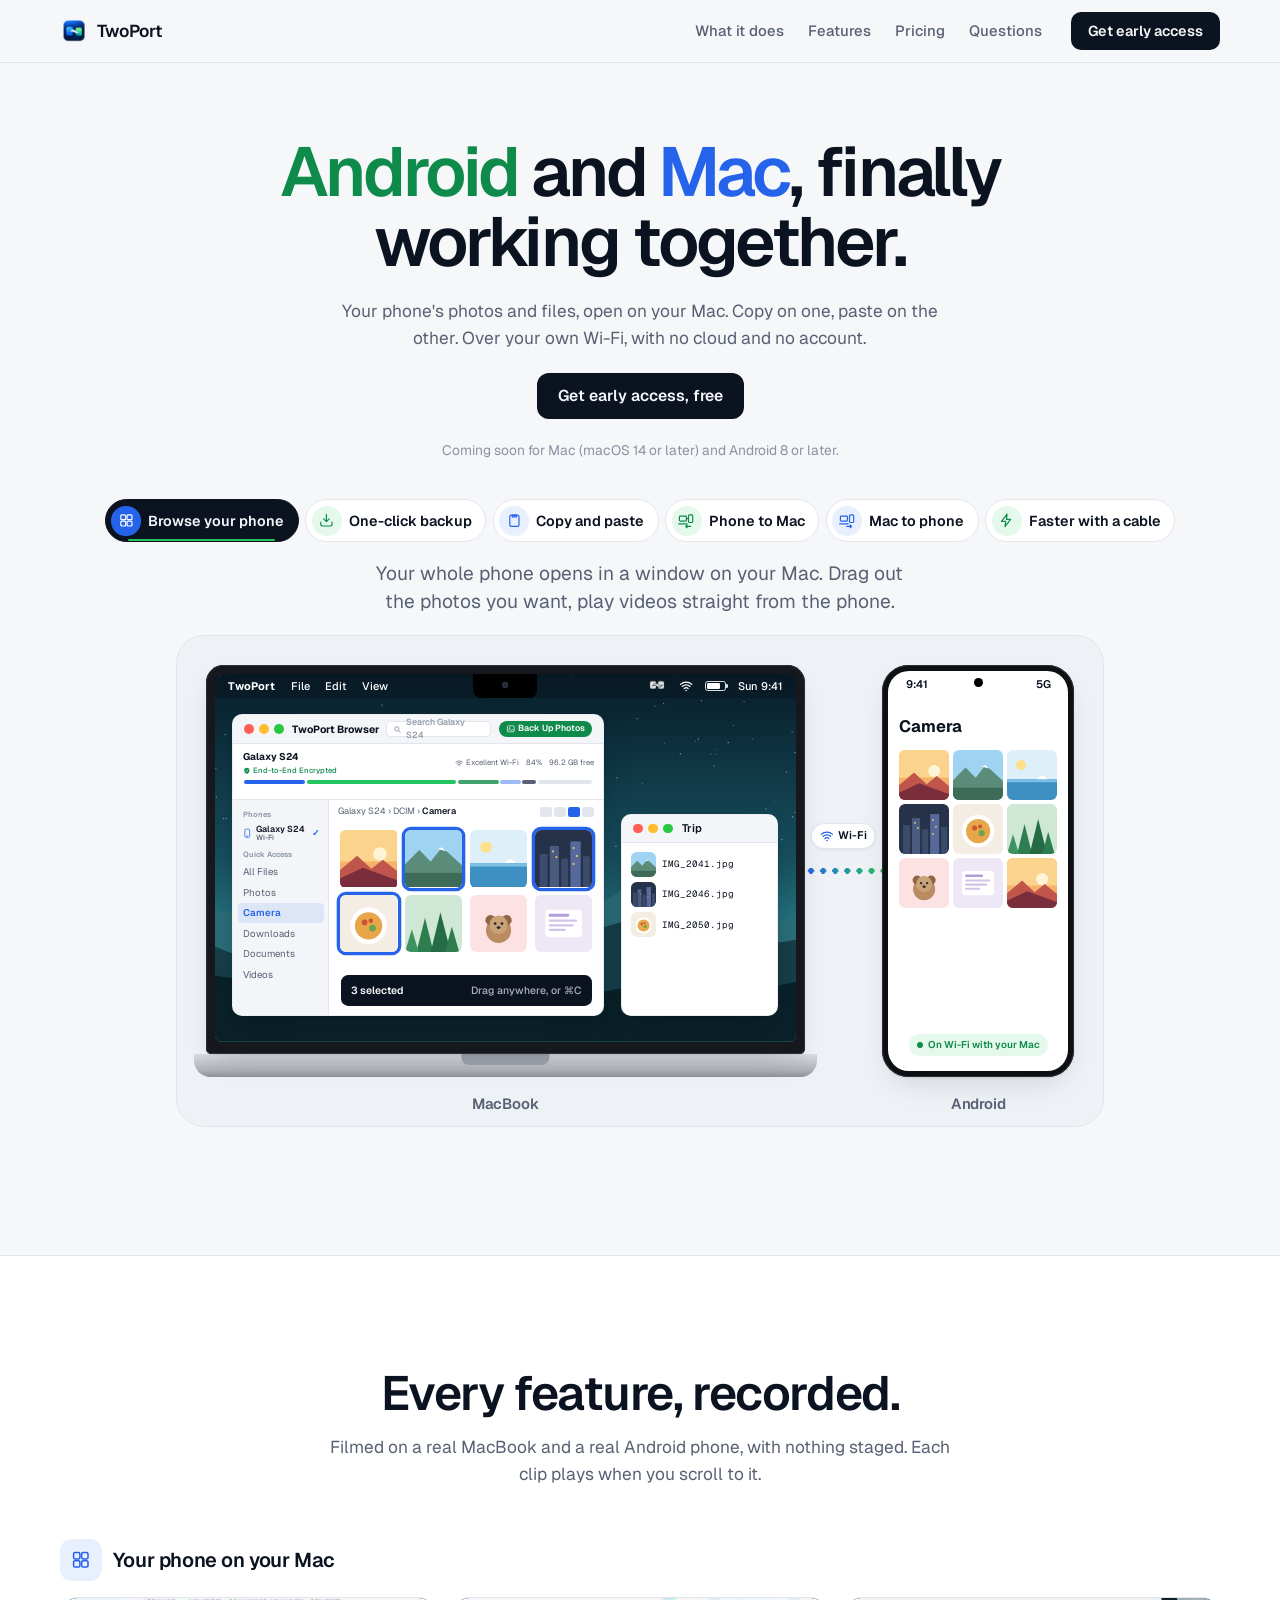
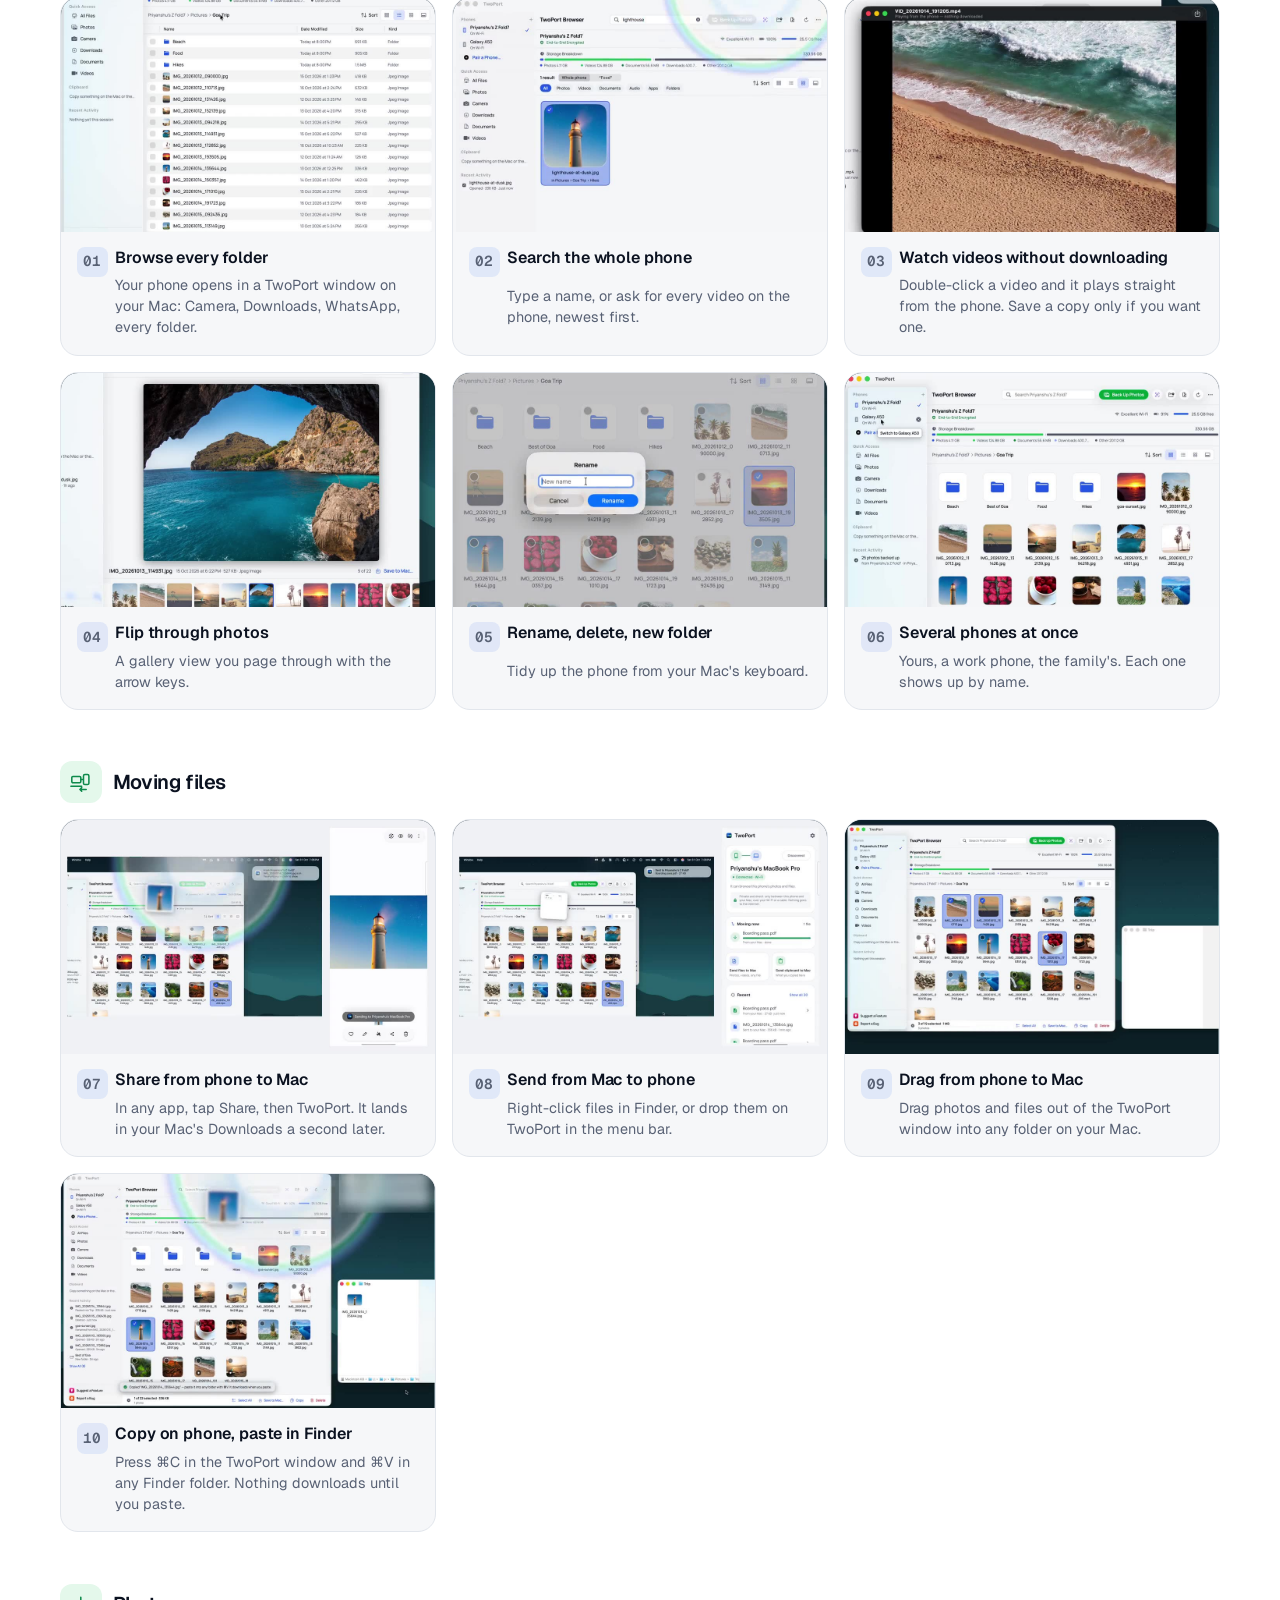
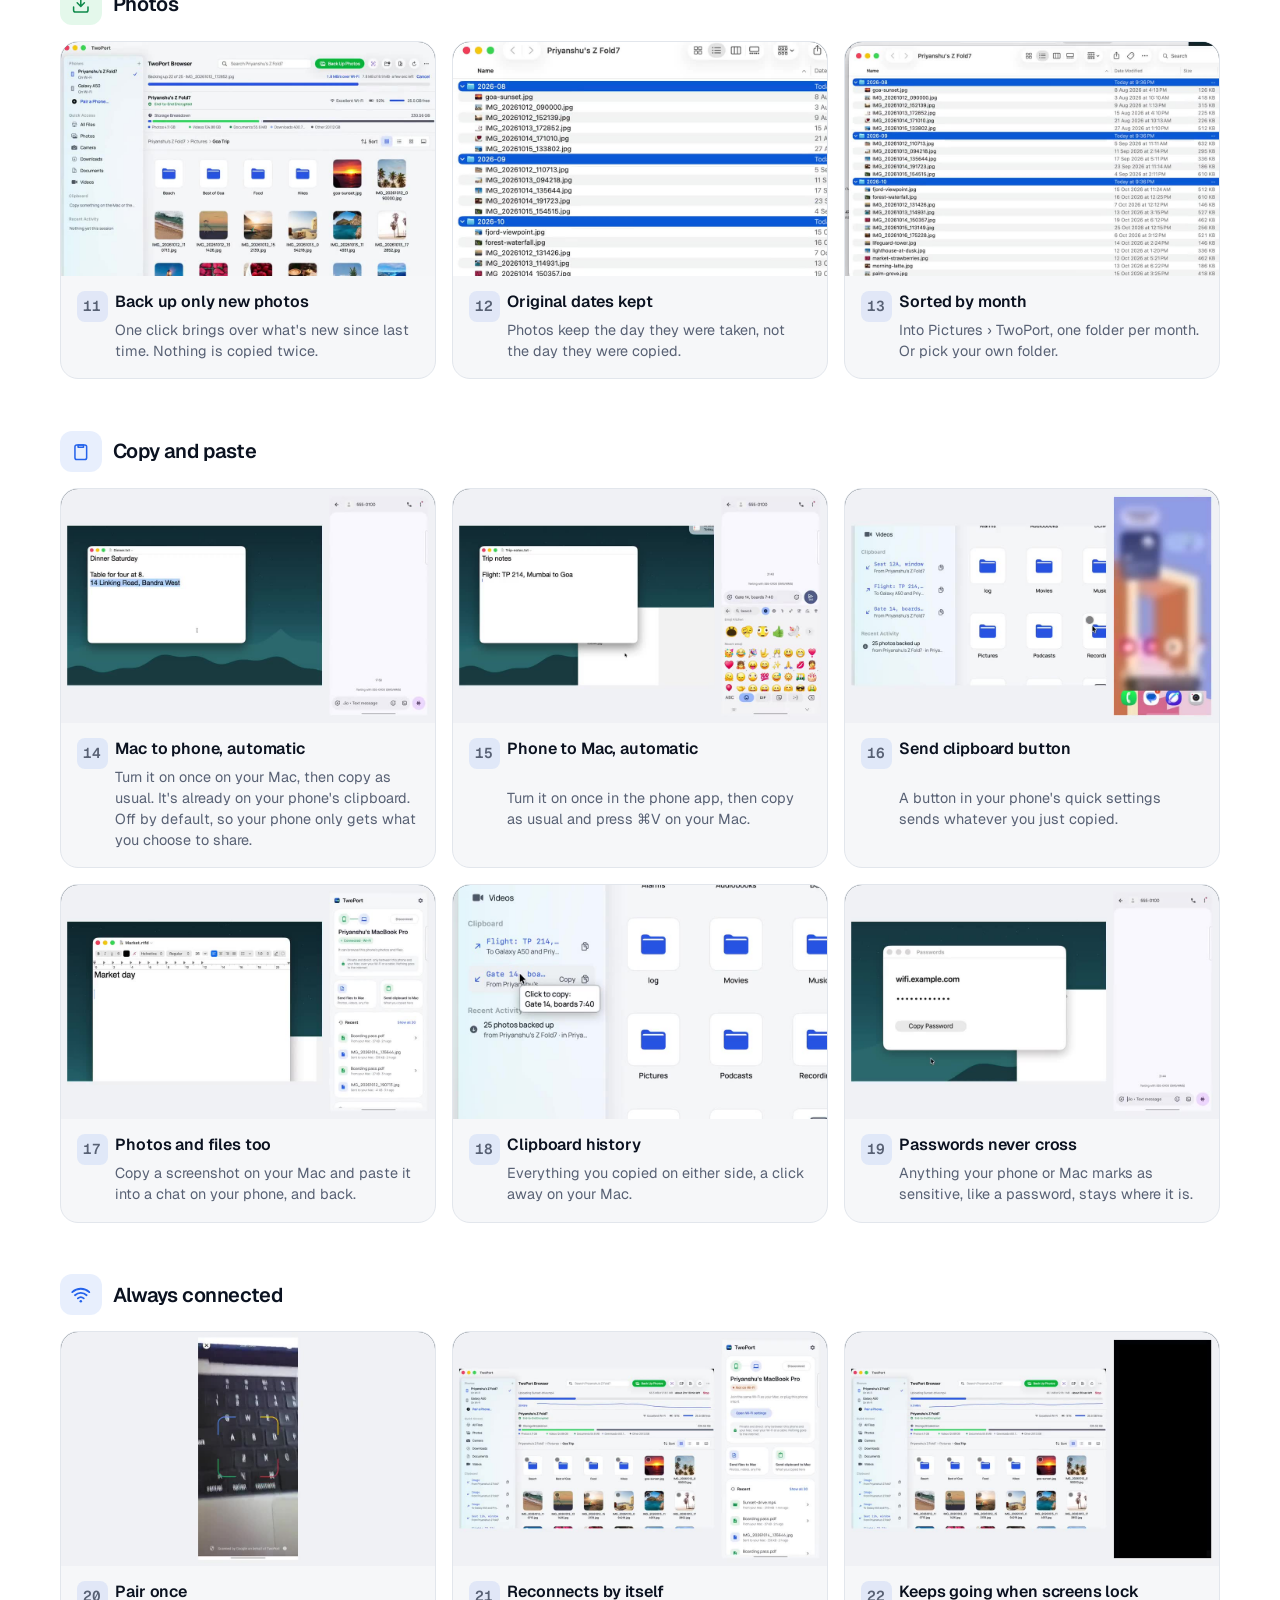
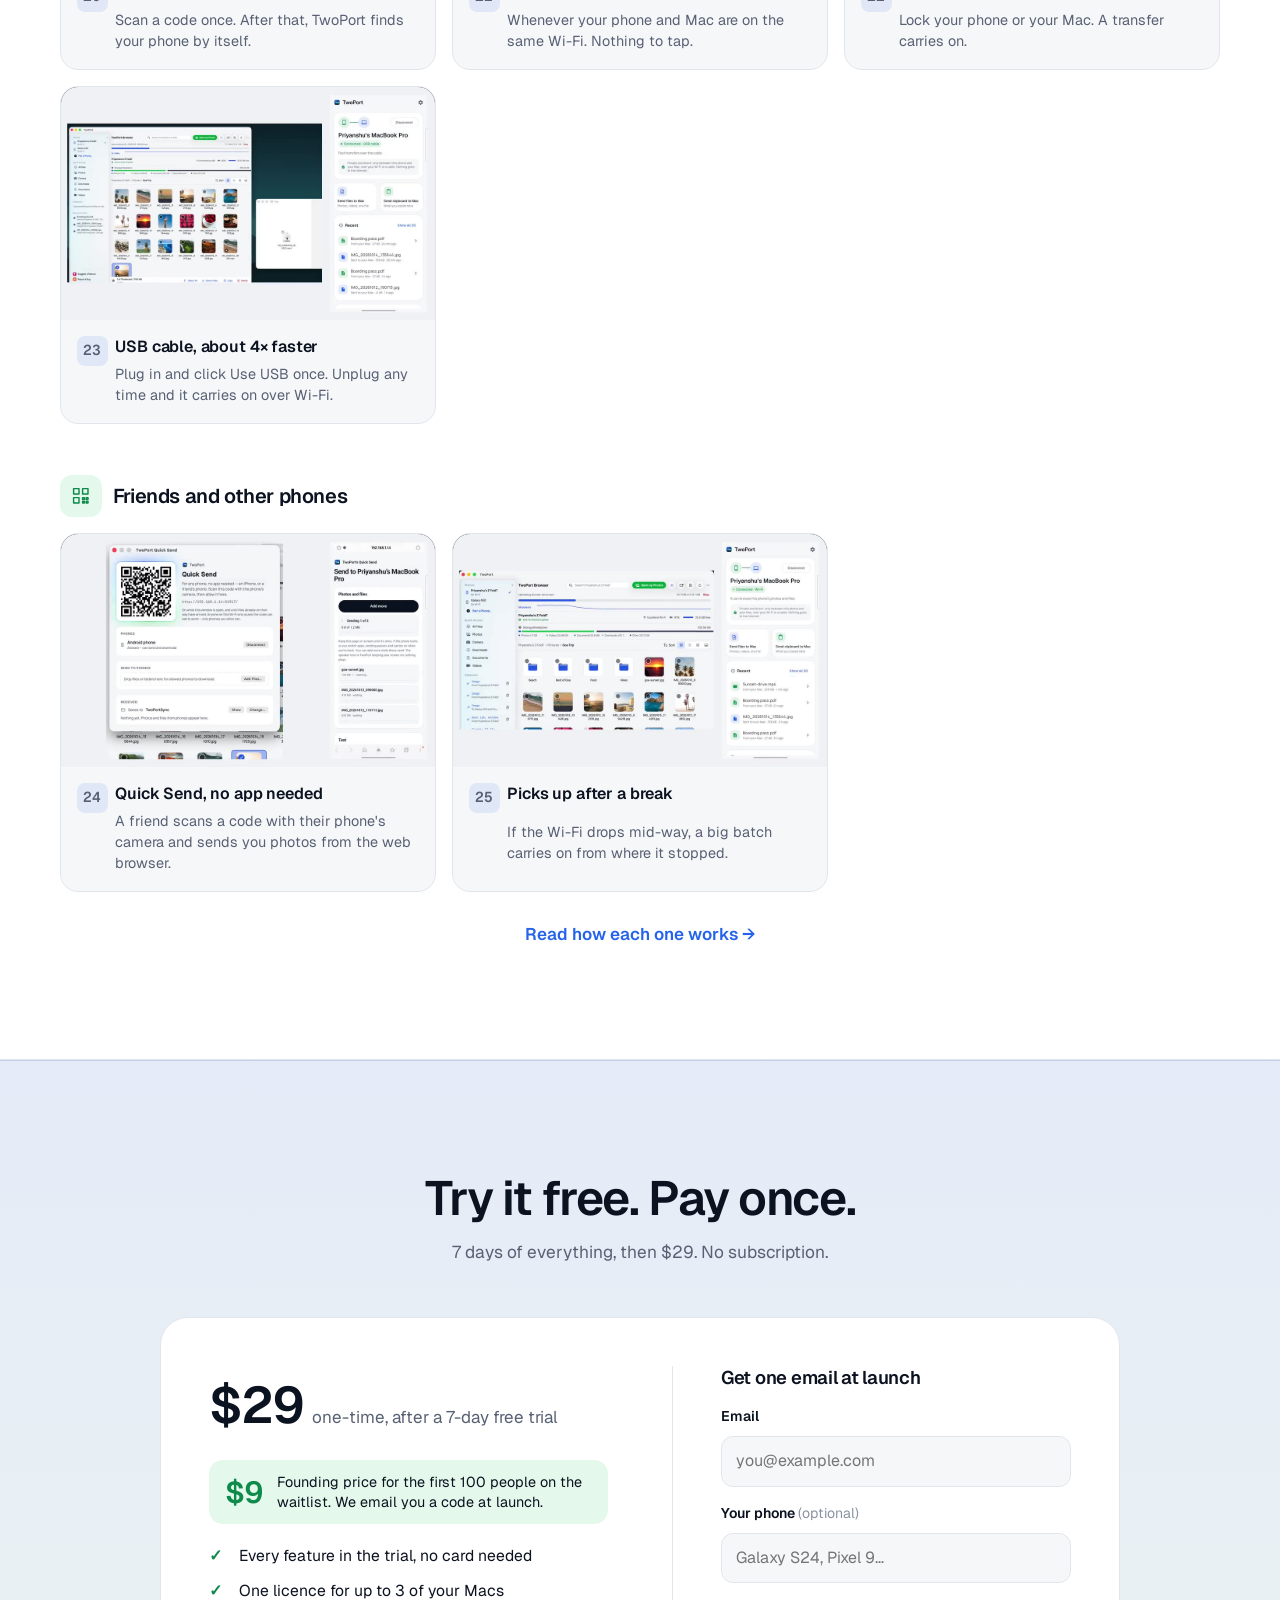
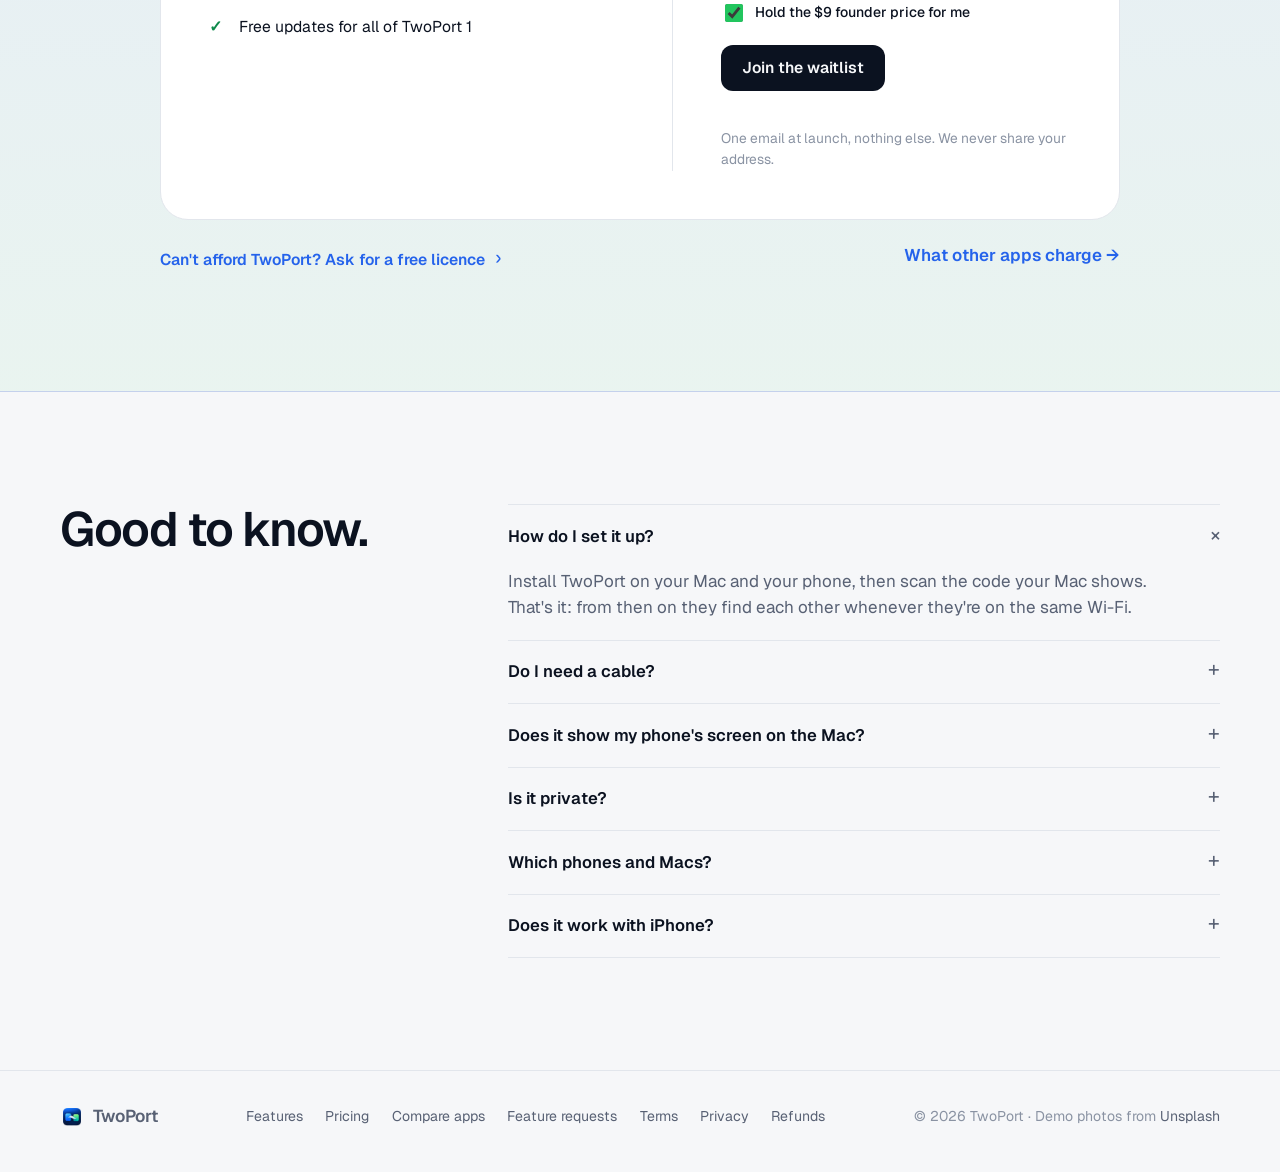
==== commit a6094ee6: "Website: cut down to what the app does, filmed for real The home page told the same story three time" ====
--- a/index.html
+++ b/index.html
@@ -42,17 +42,6 @@
     <symbol id="backup" viewBox="0 0 24 24"><path d="M12 3.5v10M8 9.8l4 4 4-4" fill="none" stroke="currentColor" stroke-width="1.7" stroke-linecap="round" stroke-linejoin="round"/><path d="M4 14.5v3.5A2 2 0 006 20h12a2 2 0 002-2v-3.5" fill="none" stroke="currentColor" stroke-width="1.7" stroke-linecap="round"/></symbol>
     <symbol id="stack" viewBox="0 0 24 24"><rect x="3" y="7" width="12" height="14" rx="2" fill="none" stroke="currentColor" stroke-width="1.7"/><rect x="9" y="3" width="12" height="14" rx="2" fill="none" stroke="currentColor" stroke-width="1.7"/></symbol>
     <symbol id="bolt" viewBox="0 0 24 24"><path d="M13 3L5 13.5h6L10 21l8-10.5h-6z" fill="none" stroke="currentColor" stroke-width="1.7" stroke-linejoin="round"/></symbol>
-    <!-- The hero's crown: gold, with a Mac-blue and a phone-green jewel joined by a blue-to-green gem. -->
-    <linearGradient id="gold" x1="0" y1="0" x2="0" y2="1"><stop offset="0" stop-color="#FFE9A3"/><stop offset=".5" stop-color="#FBBF24"/><stop offset="1" stop-color="#E08600"/></linearGradient>
-    <linearGradient id="gem" x1="0" y1="0" x2="1" y2="1"><stop offset="0" stop-color="#2563EB"/><stop offset="1" stop-color="#22C55E"/></linearGradient>
-    <symbol id="crown" viewBox="0 0 48 36"><g stroke="#A86200" stroke-width="1.4" stroke-linejoin="round"><path d="M5.5 27L3.5 10.5l10.5 8L24 5.5l10 13 10.5-8-2 16.5z" fill="url(#gold)"/><rect x="4.5" y="25.5" width="39" height="8" rx="2.4" fill="url(#gold)"/><circle cx="3.5" cy="9.5" r="2.8" fill="url(#gold)"/><circle cx="24" cy="4.2" r="3.1" fill="url(#gold)"/><circle cx="44.5" cy="9.5" r="2.8" fill="url(#gold)"/></g><circle cx="13.5" cy="29.5" r="2.3" fill="#2563EB"/><path d="M24 26.1l3.4 3.4-3.4 3.4-3.4-3.4z" fill="url(#gem)"/><circle cx="34.5" cy="29.5" r="2.3" fill="#22C55E"/><path d="M9.5 21.5l-.9-6.2" stroke="#FFF6D6" stroke-width="1.6" stroke-linecap="round"/></symbol>
-    <symbol id="glint" viewBox="-10 -10 20 20"><path d="M0-10C1-2 2-1 10 0 2 1 1 2 0 10-1 2-2 1-10 0-2-1-1-2 0-10z" fill="#FFD75E"/></symbol>
-    <!-- Direction glyphs for the feature list: the Mac (blue) on the left, the phone (green) on the right, as on the demo stage. -->
-    <symbol id="d-mac" viewBox="0 0 44 16"><rect x="1.5" y="2.5" width="13" height="9" rx="1.6" fill="none" style="stroke: var(--mac)" stroke-width="1.6"/><path d="M.5 14h15" style="stroke: var(--mac)" stroke-width="1.6" stroke-linecap="round"/><rect x="34.5" y="1.5" width="8" height="13" rx="2" fill="none" style="stroke: var(--phone-fill)" stroke-width="1.6"/></symbol>
-    <symbol id="d-tomac" viewBox="0 0 44 16"><use href="#d-mac"/><path d="M31 8H19M22 5l-3 3 3 3" fill="none" style="stroke: var(--mac)" stroke-width="1.6" stroke-linecap="round" stroke-linejoin="round"/></symbol>
-    <symbol id="d-tophone" viewBox="0 0 44 16"><use href="#d-mac"/><path d="M19 8h12M28 5l3 3-3 3" fill="none" style="stroke: var(--phone)" stroke-width="1.6" stroke-linecap="round" stroke-linejoin="round"/></symbol>
-    <symbol id="d-both" viewBox="0 0 44 16"><use href="#d-mac"/><path d="M19.5 8h11M22 5.5L19.5 8 22 10.5M28 5.5l2.5 2.5-2.5 2.5" fill="none" style="stroke: var(--muted)" stroke-width="1.6" stroke-linecap="round" stroke-linejoin="round"/></symbol>
-    <symbol id="d-lock" viewBox="0 0 44 16"><use href="#d-mac"/><rect x="21" y="7" width="8" height="6" rx="1.2" fill="none" style="stroke: var(--muted)" stroke-width="1.5"/><path d="M22.8 7V5.3a2.2 2.2 0 014.4 0V7" fill="none" style="stroke: var(--muted)" stroke-width="1.5"/></symbol>
     <!-- Photo stand-ins: flat drawn scenes, no stock imagery. -->
     <symbol id="p1" viewBox="0 0 100 100" preserveAspectRatio="xMidYMid slice"><rect width="100" height="100" fill="#F6B26B"/><rect width="100" height="55" fill="#FBD38D"/><circle cx="70" cy="42" r="12" fill="#FFF3D6"/><path d="M0 70 L30 45 L55 68 L75 52 L100 72 V100 H0Z" fill="#C0564B"/><path d="M0 85 L40 66 L100 88 V100 H0Z" fill="#7A2E3B"/></symbol>
     <symbol id="p2" viewBox="0 0 100 100" preserveAspectRatio="xMidYMid slice"><rect width="100" height="100" fill="#9FD3F2"/><path d="M0 60 L25 35 L45 55 L65 30 L100 62 V100 H0Z" fill="#5B8C7A"/><path d="M58 33 L65 30 L72 37 L64 35Z" fill="#fff"/><rect y="75" width="100" height="25" fill="#3D6B58"/></symbol>
@@ -68,12 +57,8 @@
 <header class="nav">
   <div class="wrap nav-in">
     <a class="brand" href="#top"><img src="assets/app-icon.png" alt="" width="28" height="28"><span class="brand-name">TwoPort</span></a>
-    <div class="guide" id="guide" hidden>
-      <button class="guide-btn" type="button" aria-expanded="false" aria-controls="guide-list"><span class="guide-now"><b></b><span></span></span><svg viewBox="0 0 24 24" aria-hidden="true"><path d="M7 10l5 5 5-5" fill="none" stroke="currentColor" stroke-width="2" stroke-linecap="round" stroke-linejoin="round"/></svg></button>
-      <ol class="guide-list" id="guide-list" hidden></ol>
-    </div>
     <nav class="nav-links" aria-label="Sections">
-      <a href="#story">What it does</a>
+      <a href="#demo">What it does</a>
       <a href="#features">Features</a>
       <a href="#pricing">Pricing</a>
       <a href="#faq">Questions</a>
@@ -86,14 +71,10 @@
 <main id="top">
   <section class="hero">
     <div class="wrap hero-in">
-      <h1 class="crowned">
-        <span class="sr-only">See, send, search, open and back up your Android phone's photos and files on your Mac.</span>
-        <span class="hl" aria-hidden="true"><span class="drum" id="rot"><span class="crown"><svg><use href="#crown"/></svg><svg class="glint"><use href="#glint"/></svg></span><b class="on">See</b><b data-prep="to">Send</b><b>Search</b><b>Open</b><b>Back up</b></span><span class="rest">your <span class="phone-word">Android phone's</span><br> photos and files<br class="br-m"> <span class="mac-mark"><span id="prep">on</span> your Mac</span>.</span></span>
-      </h1>
-      <p class="lede"><b class="hero-sub">Copy on one, paste on the other.</b> Over your own Wi-Fi, with no cloud and no account.</p>
+      <h1><span class="phone-word">Android</span> and <span class="mac-word">Mac</span>, finally working together.</h1>
+      <p class="lede">Your phone's photos and files, open on your Mac. Copy on one, paste on the other. Over your own Wi-Fi, with no cloud and no account.</p>
       <div class="cta-row">
         <a class="btn btn-primary" href="#early-access">Get early access, free</a>
-        <a class="btn btn-quiet" href="#features">See every feature</a>
       </div>
       <p class="fine">Coming soon for Mac (macOS 14 or later) and Android 8 or later.</p>
     </div>
@@ -102,13 +83,14 @@
   <section id="demo" class="stage-wrap" aria-label="See TwoPort work">
     <div class="wrap demo">
       <div class="tabs" role="tablist" aria-label="What TwoPort does">
-        <button class="tab" role="tab" aria-selected="true" data-scene="1" data-app="TwoPort" data-caption="Your phone's photos open in a window on your Mac. Drag out the ones you want."><i class="tab-ico blue"><svg><use href="#grid4"/></svg></i>Photos on your Mac<i class="prog"></i></button>
-        <button class="tab" role="tab" aria-selected="false" data-scene="2" data-app="Finder" data-caption="On your phone, tap Share, then TwoPort. It lands on your Mac a second later."><i class="tab-ico green"><svg><use href="#to-mac"/></svg></i>Phone to Mac<i class="prog"></i></button>
-        <button class="tab" role="tab" aria-selected="false" data-scene="3" data-app="Finder" data-caption="On your Mac, right-click a file and send it to your phone."><i class="tab-ico blue"><svg><use href="#to-phone"/></svg></i>Mac to phone<i class="prog"></i></button>
-        <button class="tab" role="tab" aria-selected="false" data-scene="4" data-app="Notes" data-caption="Copy on your Mac, paste on your phone. It works the other way too."><i class="tab-ico blue"><svg><use href="#clip"/></svg></i>Copy and paste<i class="prog"></i></button>
-        <button class="tab" role="tab" aria-selected="false" data-scene="6" data-app="TwoPort" data-caption="One click copies your new photos to your Mac, sorted into folders by month."><i class="tab-ico green"><svg><use href="#backup"/></svg></i>Back up photos<i class="prog"></i></button>
-      </div>
-      <p class="caption" id="caption">Your phone's photos open in a window on your Mac. Drag out the ones you want.</p>
+        <button class="tab" role="tab" aria-selected="true" data-scene="1" data-clip="browse" data-dur="12500" data-app="TwoPort" data-caption="Your whole phone opens in a window on your Mac. Drag out the photos you want, play videos straight from the phone."><i class="tab-ico blue"><svg><use href="#grid4"/></svg></i>Browse your phone<i class="prog"></i></button>
+        <button class="tab" role="tab" aria-selected="false" data-scene="6" data-clip="backup" data-dur="11500" data-app="TwoPort" data-caption="One click copies every new photo to your Mac, sorted into folders by month. Nothing is copied twice."><i class="tab-ico green"><svg><use href="#backup"/></svg></i>One-click backup<i class="prog"></i></button>
+        <button class="tab" role="tab" aria-selected="false" data-scene="4" data-clip="copy" data-dur="10000" data-app="Notes" data-caption="Copy on your Mac, paste on your phone. It works the other way too."><i class="tab-ico blue"><svg><use href="#clip"/></svg></i>Copy and paste<i class="prog"></i></button>
+        <button class="tab" role="tab" aria-selected="false" data-scene="2" data-clip="tomac" data-dur="11500" data-app="Finder" data-caption="On your phone, tap Share, then TwoPort. It lands on your Mac a second later."><i class="tab-ico green"><svg><use href="#to-mac"/></svg></i>Phone to Mac<i class="prog"></i></button>
+        <button class="tab" role="tab" aria-selected="false" data-scene="3" data-clip="tophone" data-dur="10500" data-app="Finder" data-caption="On your Mac, right-click a file and send it to your phone."><i class="tab-ico blue"><svg><use href="#to-phone"/></svg></i>Mac to phone<i class="prog"></i></button>
+        <button class="tab" role="tab" aria-selected="false" data-scene="1" data-clip="usb" data-dur="10500" data-app="TwoPort" data-caption="Plug in a cable and it's about 4× faster: a 218 MB video in six seconds."><i class="tab-ico green"><svg><use href="#bolt"/></svg></i>Faster with a cable<i class="prog"></i></button>
+      </div>
+      <p class="caption" id="caption">Your whole phone opens in a window on your Mac. Drag out the photos you want, play videos straight from the phone.</p>
       <div class="stage-col">
         <div class="stage" id="stage">
           <div class="mac" aria-hidden="true">
@@ -119,6 +101,13 @@
               <div class="menubar"><b id="menu-app">TwoPort</b><span>File</span><span>Edit</span><span>View</span><div class="right"><span class="tp"><img src="assets/menubar-icon.png" alt=""></span><svg class="mb-wifi"><use href="#wifi"/></svg><i class="batt"></i><span>Sun 9:41</span></div></div>
               <div class="mfx"></div>
               <i class="medge"></i>
+              <!-- Real screen recordings (2026-10-31): stand-in photos and files, the user's Mac and Fold7. -->
+              <video class="rec" data-clip="browse" muted playsinline preload="auto" poster="assets/clips/browse-mac.jpg"><source src="assets/clips/browse-mac.mp4" type="video/mp4"></video>
+              <video class="rec" data-clip="backup" muted playsinline preload="none" poster="assets/clips/backup-mac.jpg"><source src="assets/clips/backup-mac.mp4" type="video/mp4"></video>
+              <video class="rec" data-clip="copy" muted playsinline preload="none" poster="assets/clips/copy-mac.jpg"><source src="assets/clips/copy-mac.mp4" type="video/mp4"></video>
+              <video class="rec" data-clip="tomac" muted playsinline preload="none" poster="assets/clips/tomac-mac.jpg"><source src="assets/clips/tomac-mac.mp4" type="video/mp4"></video>
+              <video class="rec" data-clip="tophone" muted playsinline preload="none" poster="assets/clips/tophone-mac.jpg"><source src="assets/clips/tophone-mac.mp4" type="video/mp4"></video>
+              <video class="rec" data-clip="usb" muted playsinline preload="none" poster="assets/clips/usb-mac.jpg"><source src="assets/clips/usb-mac.mp4" type="video/mp4"></video>
 
               <div class="scene s1 on">
                 <div class="win b-win">
@@ -226,6 +215,7 @@
 
           <div class="wire" aria-hidden="true">
             <span class="air"><svg class="air-ico"><use href="#wifi"/></svg><b class="air-wifi">Wi-Fi</b></span>
+            <svg class="usb-lead" viewBox="0 0 100 100" preserveAspectRatio="none" aria-hidden="true"><path class="lead" d="M0 5 C 22 5, 26 96, 52 96 L 86 96 C 96 96, 100 84, 100 40"/><path class="flow" d="M0 5 C 22 5, 26 96, 52 96 L 86 96 C 96 96, 100 84, 100 40" pathLength="100"/></svg>
             <span class="packet a" id="packet"><svg><use href="#img"/></svg></span>
           </div>
 
@@ -234,6 +224,12 @@
             <div class="rings"><i class="edge-ring glow"></i><i class="edge-ring"></i></div>
             <div class="pscreen">
               <div class="pstatus"><span>9:41</span><span>5G</span></div>
+              <img class="rec" data-clip="browse" src="assets/clips/browse-phone.jpg" alt="">
+              <img class="rec" data-clip="backup" src="assets/clips/browse-phone.jpg" alt="">
+              <video class="rec" data-clip="copy" muted playsinline preload="none" poster="assets/clips/copy-phone.jpg"><source src="assets/clips/copy-phone.mp4" type="video/mp4"></video>
+              <video class="rec" data-clip="tomac" muted playsinline preload="none" poster="assets/clips/tomac-phone.jpg"><source src="assets/clips/tomac-phone.mp4" type="video/mp4"></video>
+              <video class="rec" data-clip="tophone" muted playsinline preload="none" poster="assets/clips/tophone-phone.jpg"><source src="assets/clips/tophone-phone.mp4" type="video/mp4"></video>
+              <video class="rec" data-clip="usb" muted playsinline preload="none" poster="assets/clips/usb-phone.jpg"><source src="assets/clips/usb-phone.mp4" type="video/mp4"></video>
 
               <div class="pscene p1 on">
                 <div class="gal">
@@ -303,208 +299,83 @@
     </div>
   </section>
 
-  <section id="story" class="story chapter ch-white" aria-label="What TwoPort does, step by step">
-    <div class="ch-tab" aria-hidden="true"><b>01</b>What it does</div>
-    <div class="wrap story-in">
-        <!-- Wide screens: the steps scroll by and the picture beside them plays the one in the middle of the screen. Phones and tablets: plain cards (the icons and speed bars are only for the cards). -->
-        <ol class="story-steps">
-          <li class="on"><span class="kicker">Made for Android and Mac</span><h2>The <span class="nw">iPhone-and-Mac</span> tricks, now with your <span class="phone-word">Android</span>.</h2><p class="lede">Pair once over your own Wi-Fi. No cloud, no account.</p></li>
-          <li><span class="st-ico ico green" aria-hidden="true"><svg><use href="#img"/></svg></span><span class="kicker">Photos</span><h2>Your phone's photos, on your Mac in a second.</h2><p class="lede">Drag them out of TwoPort into any folder.</p></li>
-          <li><span class="st-ico ico blue" aria-hidden="true"><svg><use href="#clip"/></svg></span><span class="kicker">Clipboard</span><h2>Copy on your Mac. Paste on your phone.</h2><p class="lede">And the other way round.</p></li>
-          <li><span class="st-ico ico green" aria-hidden="true"><svg><use href="#bolt"/></svg></span><span class="kicker">Cable</span><h2>Plug in a cable, and it's about 4× faster.</h2><p class="lede">Unplug any time. It carries on over Wi-Fi.</p>
-            <span class="st-speed"><span><em>Wi-Fi</em><i style="--w:26%"></i><b>8 MB/s</b></span><span><em>Cable</em><i style="--w:100%"></i><b>31 MB/s</b></span></span></li>
-          <li><span class="st-ico ico blue" aria-hidden="true"><svg><use href="#stack"/></svg></span><span class="kicker">Always connected</span><h2>Several phones. One Mac. Always connected.</h2><p class="lede">Yours, a work phone, the family's.</p></li>
-        </ol>
-        <div class="story-side"><div class="story-sticky"><div class="story-box">
-          <div class="story-stage" aria-hidden="true">
-            <div class="st-mac">
-              <div class="st-lid"><div class="st-screen">
-                <canvas class="wall"></canvas>
-                <div class="st-menubar"><b>TwoPort</b><span>File</span><span>Edit</span><span>View</span><em><img src="assets/menubar-icon.png" alt="">9:41</em></div>
-                <div class="st-win st-finder">
-                  <div class="win-bar"><div class="lights"><i></i><i></i><i></i></div>Trip</div>
-                  <div class="st-row"><svg class="th ph"><use href="#p6"/></svg><span>IMG_2033.jpg</span></div>
-                  <div class="st-row"><svg class="th ph"><use href="#p1"/></svg><span>IMG_2037.jpg</span></div>
-                  <div class="st-row new"><svg class="th ph"><use href="#p3"/></svg><span>IMG_2058.jpg</span></div>
-                </div>
-                <div class="st-win st-notes">
-                  <div class="win-bar"><div class="lights"><i></i><i></i><i></i></div>Notes</div>
-                  <div class="st-notes-body"><b>Dinner Saturday</b><span>Table for four at 8.</span><span class="hl">14 Linking Road, Bandra West</span><span class="st-keys"><kbd>⌘</kbd><kbd>C</kbd></span></div>
-                </div>
-                <div class="st-pop">
-                  <div class="st-pop-head"><img src="assets/app-icon.png" alt="">TwoPort<small>3 phones</small></div>
-                  <div class="st-dev">Galaxy S24<span class="chip green"><i></i>USB</span></div>
-                  <div class="st-dev">Riya's Pixel<span class="chip blue"><i></i>Wi-Fi</span></div>
-                  <div class="st-dev">Work phone<span class="chip blue"><i></i>Wi-Fi</span></div>
-                </div>
-              </div></div>
-              <div class="st-base"></div>
-            </div>
-            <div class="st-wire"></div>
-            <span class="st-chip"><svg class="wifi-i"><use href="#wifi"/></svg><svg class="usb-i"><use href="#bolt"/></svg><b class="w">Wi-Fi · 8 MB/s</b><b class="u">Cable · 31 MB/s</b></span>
-            <svg class="st-cable" viewBox="0 0 100 54" preserveAspectRatio="none"><path d="M66.6 41.9 C 71 42.4, 70.5 52.6, 78.5 52.6 C 86.5 52.6, 89.5 49, 89.5 41.2" pathLength="1"/></svg>
-            <div class="st-extra e1"><i class="punch"></i><div class="st-pscreen st-hello"><img src="assets/app-icon.png" alt=""><b>Connected</b><span>Riya's Pixel</span></div></div>
-            <div class="st-extra e2"><i class="punch"></i><div class="st-pscreen st-hello"><img src="assets/app-icon.png" alt=""><b>Connected</b><span>Work phone</span></div></div>
-            <div class="st-phone"><i class="punch"></i><div class="st-pscreen">
-              <div class="pstatus"><span>9:41</span><span>5G</span></div>
-              <div class="st-gal"><b>Camera</b><div>
-                <svg class="ph"><use href="#p1"/></svg><svg class="ph"><use href="#p2"/></svg><svg class="ph lift"><use href="#p3"/></svg>
-                <svg class="ph"><use href="#p4"/></svg><svg class="ph"><use href="#p5"/></svg><svg class="ph"><use href="#p6"/></svg>
-                <svg class="ph"><use href="#p7"/></svg><svg class="ph"><use href="#p8"/></svg><svg class="ph"><use href="#p2"/></svg>
-              </div></div>
-              <div class="st-chat"><b>Riya</b><span class="bub">Where are we eating?</span><span class="st-input"><em>14 Linking Road, Bandra West</em></span><span class="st-pastetag">Paste</span></div>
-            </div></div>
-            <svg class="st-fly f1 ph"><use href="#p3"/></svg>
-            <span class="st-fly f2">14 Linking Road, Bandra West</span>
-          </div>
-        </div></div></div>
+  <section id="features" class="section band-surface">
+    <div class="wrap">
+      <div class="head center"><h2>Every feature, recorded.</h2><p class="lede">Filmed on a real MacBook and a real Android phone, with nothing staged. Each clip plays when you scroll to it.</p></div>
+      <div class="fclip-group">
+        <h3 class="fclip-head"><span class="ico blue"><svg><use href="#grid4"/></svg></span>Your phone on your Mac</h3>
+        <div class="fclip-grid">
+          <figure class="fclip" data-clip="browse-folders"><div class="fclip-media"><video muted playsinline loop preload="none" data-src="assets/clips/f/browse-folders.mp4" poster="assets/clips/f/browse-folders.jpg"></video></div><figcaption><span class="fnum">01</span><b>Browse every folder</b><span>Your phone opens in a TwoPort window on your Mac: Camera, Downloads, WhatsApp, every folder.</span></figcaption></figure>
+          <figure class="fclip" data-clip="search"><div class="fclip-media"><video muted playsinline loop preload="none" data-src="assets/clips/f/search.mp4" poster="assets/clips/f/search.jpg"></video></div><figcaption><span class="fnum">02</span><b>Search the whole phone</b><span>Type a name, or ask for every video on the phone, newest first.</span></figcaption></figure>
+          <figure class="fclip" data-clip="watch-video"><div class="fclip-media"><video muted playsinline loop preload="none" data-src="assets/clips/f/watch-video.mp4" poster="assets/clips/f/watch-video.jpg"></video></div><figcaption><span class="fnum">03</span><b>Watch videos without downloading</b><span>Double-click a video and it plays straight from the phone. Save a copy only if you want one.</span></figcaption></figure>
+          <figure class="fclip" data-clip="flip-photos"><div class="fclip-media"><video muted playsinline loop preload="none" data-src="assets/clips/f/flip-photos.mp4" poster="assets/clips/f/flip-photos.jpg"></video></div><figcaption><span class="fnum">04</span><b>Flip through photos</b><span>A gallery view you page through with the arrow keys.</span></figcaption></figure>
+          <figure class="fclip" data-clip="tidy-up"><div class="fclip-media"><video muted playsinline loop preload="none" data-src="assets/clips/f/tidy-up.mp4" poster="assets/clips/f/tidy-up.jpg"></video></div><figcaption><span class="fnum">05</span><b>Rename, delete, new folder</b><span>Tidy up the phone from your Mac&#x27;s keyboard.</span></figcaption></figure>
+          <figure class="fclip" data-clip="several-phones"><div class="fclip-media"><video muted playsinline loop preload="none" data-src="assets/clips/f/several-phones.mp4" poster="assets/clips/f/several-phones.jpg"></video></div><figcaption><span class="fnum">06</span><b>Several phones at once</b><span>Yours, a work phone, the family&#x27;s. Each one shows up by name.</span></figcaption></figure>
+        </div>
+      </div>
+      <div class="fclip-group">
+        <h3 class="fclip-head"><span class="ico green"><svg><use href="#to-mac"/></svg></span>Moving files</h3>
+        <div class="fclip-grid">
+          <figure class="fclip" data-clip="share-to-mac"><div class="fclip-media"><video muted playsinline loop preload="none" data-src="assets/clips/f/share-to-mac.mp4" poster="assets/clips/f/share-to-mac.jpg"></video></div><figcaption><span class="fnum">07</span><b>Share from phone to Mac</b><span>In any app, tap Share, then TwoPort. It lands in your Mac&#x27;s Downloads a second later.</span></figcaption></figure>
+          <figure class="fclip" data-clip="send-to-phone"><div class="fclip-media"><video muted playsinline loop preload="none" data-src="assets/clips/f/send-to-phone.mp4" poster="assets/clips/f/send-to-phone.jpg"></video></div><figcaption><span class="fnum">08</span><b>Send from Mac to phone</b><span>Right-click files in Finder, or drop them on TwoPort in the menu bar.</span></figcaption></figure>
+          <figure class="fclip" data-clip="drag-to-mac"><div class="fclip-media"><video muted playsinline loop preload="none" data-src="assets/clips/f/drag-to-mac.mp4" poster="assets/clips/f/drag-to-mac.jpg"></video></div><figcaption><span class="fnum">09</span><b>Drag from phone to Mac</b><span>Drag photos and files out of the TwoPort window into any folder on your Mac.</span></figcaption></figure>
+          <figure class="fclip" data-clip="paste-in-finder"><div class="fclip-media"><video muted playsinline loop preload="none" data-src="assets/clips/f/paste-in-finder.mp4" poster="assets/clips/f/paste-in-finder.jpg"></video></div><figcaption><span class="fnum">10</span><b>Copy on phone, paste in Finder</b><span>Press ⌘C in the TwoPort window and ⌘V in any Finder folder. Nothing downloads until you paste.</span></figcaption></figure>
+        </div>
+      </div>
+      <div class="fclip-group">
+        <h3 class="fclip-head"><span class="ico green"><svg><use href="#backup"/></svg></span>Photos</h3>
+        <div class="fclip-grid">
+          <figure class="fclip" data-clip="backup-new"><div class="fclip-media"><video muted playsinline loop preload="none" data-src="assets/clips/f/backup-new.mp4" poster="assets/clips/f/backup-new.jpg"></video></div><figcaption><span class="fnum">11</span><b>Back up only new photos</b><span>One click brings over what&#x27;s new since last time. Nothing is copied twice.</span></figcaption></figure>
+          <figure class="fclip" data-clip="original-dates"><div class="fclip-media"><video muted playsinline loop preload="none" data-src="assets/clips/f/original-dates.mp4" poster="assets/clips/f/original-dates.jpg"></video></div><figcaption><span class="fnum">12</span><b>Original dates kept</b><span>Photos keep the day they were taken, not the day they were copied.</span></figcaption></figure>
+          <figure class="fclip" data-clip="by-month"><div class="fclip-media"><video muted playsinline loop preload="none" data-src="assets/clips/f/by-month.mp4" poster="assets/clips/f/by-month.jpg"></video></div><figcaption><span class="fnum">13</span><b>Sorted by month</b><span>Into Pictures › TwoPort, one folder per month. Or pick your own folder.</span></figcaption></figure>
+        </div>
+      </div>
+      <div class="fclip-group">
+        <h3 class="fclip-head"><span class="ico blue"><svg><use href="#clip"/></svg></span>Copy and paste</h3>
+        <div class="fclip-grid">
+          <figure class="fclip" data-clip="clip-to-phone"><div class="fclip-media"><video muted playsinline loop preload="none" data-src="assets/clips/f/clip-to-phone.mp4" poster="assets/clips/f/clip-to-phone.jpg"></video></div><figcaption><span class="fnum">14</span><b>Mac to phone, automatic</b><span>Turn it on once on your Mac, then copy as usual. It&#x27;s already on your phone&#x27;s clipboard. Off by default, so your phone only gets what you choose to share.</span></figcaption></figure>
+          <figure class="fclip" data-clip="clip-to-mac"><div class="fclip-media"><video muted playsinline loop preload="none" data-src="assets/clips/f/clip-to-mac.mp4" poster="assets/clips/f/clip-to-mac.jpg"></video></div><figcaption><span class="fnum">15</span><b>Phone to Mac, automatic</b><span>Turn it on once in the phone app, then copy as usual and press ⌘V on your Mac.</span></figcaption></figure>
+          <figure class="fclip" data-clip="clip-button"><div class="fclip-media"><video muted playsinline loop preload="none" data-src="assets/clips/f/clip-button.mp4" poster="assets/clips/f/clip-button.jpg"></video></div><figcaption><span class="fnum">16</span><b>Send clipboard button</b><span>A button in your phone&#x27;s quick settings sends whatever you just copied.</span></figcaption></figure>
+          <figure class="fclip" data-clip="clip-files"><div class="fclip-media"><video muted playsinline loop preload="none" data-src="assets/clips/f/clip-files.mp4" poster="assets/clips/f/clip-files.jpg"></video></div><figcaption><span class="fnum">17</span><b>Photos and files too</b><span>Copy a screenshot on your Mac and paste it into a chat on your phone, and back.</span></figcaption></figure>
+          <figure class="fclip" data-clip="clip-history"><div class="fclip-media"><video muted playsinline loop preload="none" data-src="assets/clips/f/clip-history.mp4" poster="assets/clips/f/clip-history.jpg"></video></div><figcaption><span class="fnum">18</span><b>Clipboard history</b><span>Everything you copied on either side, a click away on your Mac.</span></figcaption></figure>
+          <figure class="fclip" data-clip="passwords"><div class="fclip-media"><video muted playsinline loop preload="none" data-src="assets/clips/f/passwords.mp4" poster="assets/clips/f/passwords.jpg"></video></div><figcaption><span class="fnum">19</span><b>Passwords never cross</b><span>Anything your phone or Mac marks as sensitive, like a password, stays where it is.</span></figcaption></figure>
+        </div>
+      </div>
+      <div class="fclip-group">
+        <h3 class="fclip-head"><span class="ico blue"><svg><use href="#wifi"/></svg></span>Always connected</h3>
+        <div class="fclip-grid">
+          <figure class="fclip" data-clip="pair-once"><div class="fclip-media"><video muted playsinline loop preload="none" data-src="assets/clips/f/pair-once.mp4" poster="assets/clips/f/pair-once.jpg"></video></div><figcaption><span class="fnum">20</span><b>Pair once</b><span>Scan a code once. After that, TwoPort finds your phone by itself.</span></figcaption></figure>
+          <figure class="fclip" data-clip="reconnects"><div class="fclip-media"><video muted playsinline loop preload="none" data-src="assets/clips/f/reconnects.mp4" poster="assets/clips/f/reconnects.jpg"></video></div><figcaption><span class="fnum">21</span><b>Reconnects by itself</b><span>Whenever your phone and Mac are on the same Wi-Fi. Nothing to tap.</span></figcaption></figure>
+          <figure class="fclip" data-clip="screen-lock"><div class="fclip-media"><video muted playsinline loop preload="none" data-src="assets/clips/f/screen-lock.mp4" poster="assets/clips/f/screen-lock.jpg"></video></div><figcaption><span class="fnum">22</span><b>Keeps going when screens lock</b><span>Lock your phone or your Mac. A transfer carries on.</span></figcaption></figure>
+          <figure class="fclip" data-clip="cable"><div class="fclip-media"><video muted playsinline loop preload="none" data-src="assets/clips/f/cable.mp4" poster="assets/clips/f/cable.jpg"></video></div><figcaption><span class="fnum">23</span><b>USB cable, about 4× faster</b><span>Plug in and click Use USB once. Unplug any time and it carries on over Wi-Fi.</span></figcaption></figure>
+        </div>
+      </div>
+      <div class="fclip-group">
+        <h3 class="fclip-head"><span class="ico green"><svg><use href="#qr"/></svg></span>Friends and other phones</h3>
+        <div class="fclip-grid">
+          <figure class="fclip" data-clip="quick-send"><div class="fclip-media"><video muted playsinline loop preload="none" data-src="assets/clips/f/quick-send.mp4" poster="assets/clips/f/quick-send.jpg"></video></div><figcaption><span class="fnum">24</span><b>Quick Send, no app needed</b><span>A friend scans a code with their phone&#x27;s camera and sends you photos from the web browser.</span></figcaption></figure>
+          <figure class="fclip" data-clip="picks-up"><div class="fclip-media"><video muted playsinline loop preload="none" data-src="assets/clips/f/picks-up.mp4" poster="assets/clips/f/picks-up.jpg"></video></div><figcaption><span class="fnum">25</span><b>Picks up after a break</b><span>If the Wi-Fi drops mid-way, a big batch carries on from where it stopped.</span></figcaption></figure>
+        </div>
+      </div>
+      <p class="center-link"><a class="link" href="features.html">Read how each one works →</a></p>
     </div>
   </section>
 
-  <section id="how" class="section chapter ch-green">
-    <div class="ch-tab" aria-hidden="true"><b>02</b>How it works</div>
+  <section id="pricing" class="section band-tint">
     <div class="wrap">
-      <div class="head center"><h2>Set up once. Then it's just there.</h2></div>
-      <ol class="steps">
-        <li class="step"><div class="step-art" aria-hidden="true"><svg class="m"><use href="#laptop"/></svg><svg class="p"><use href="#phone"/></svg></div><h3><span class="num">1</span>Get the app on both</h3><p>Install TwoPort on your Mac and on your Android phone.</p></li>
-        <li class="step"><div class="step-art" aria-hidden="true"><div class="qr"><canvas class="qr-draw" width="25" height="25"></canvas></div></div><h3><span class="num">2</span>Scan once to pair</h3><p>Open TwoPort on your phone and scan the code your Mac shows.</p></li>
-        <li class="step"><div class="step-art" aria-hidden="true"><div class="done"><svg><use href="#check"/></svg><span class="chip green"><i></i>Connected</span></div></div><h3><span class="num">3</span>That's it</h3><p>Send, drag or copy whenever both are on the same Wi-Fi.</p></li>
-      </ol>
-    </div>
-  </section>
-
-  <section id="features" class="section chapter ch-white">
-    <div class="ch-tab" aria-hidden="true"><b>03</b>Features</div>
-    <div class="wrap">
-      <div class="head center"><h2>All <span data-count="all">26</span> features, before you pay.</h2><p class="lede">Every download starts with a 7-day free trial, so you can try all of them. Tap any line to see how it works.</p></div>
-      <div class="ftools">
-        <div class="legend" aria-hidden="true">
-          <span><svg class="dir"><use href="#d-tomac"/></svg>Phone to Mac</span>
-          <span><svg class="dir"><use href="#d-tophone"/></svg>Mac to phone</span>
-          <span><svg class="dir"><use href="#d-both"/></svg>Both ways</span>
-        </div>
-        <button type="button" class="link open-all" aria-pressed="false">Open every detail</button>
-      </div>
-      <div class="fgrid" id="fgrid">
-        <article class="fgroup">
-          <header class="fgroup-head"><span class="ico blue"><svg><use href="#grid4"/></svg></span><h3>Your phone on your Mac</h3><span class="fgroup-n">6</span></header>
-          <details class="fx"><summary><svg class="dir" role="img" aria-label="Phone to Mac"><use href="#d-tomac"/></svg><span class="fx-name">Browse every folder</span></summary><p>Your phone opens in a TwoPort window on your Mac: Camera, Downloads, WhatsApp, every folder.</p></details>
-          <details class="fx"><summary><svg class="dir" role="img" aria-label="Phone to Mac"><use href="#d-tomac"/></svg><span class="fx-name">Search the whole phone</span></summary><p>Type a name, or ask for every video on the phone, newest first.</p></details>
-          <details class="fx"><summary><svg class="dir" role="img" aria-label="Phone to Mac"><use href="#d-tomac"/></svg><span class="fx-name">Watch videos without downloading</span></summary><p>Double-click a video and it plays straight from the phone. Save a copy only if you want one.</p></details>
-          <details class="fx"><summary><svg class="dir" role="img" aria-label="Phone to Mac"><use href="#d-tomac"/></svg><span class="fx-name">Flip through photos</span></summary><p>A gallery view you page through with the arrow keys.</p></details>
-          <details class="fx"><summary><svg class="dir" role="img" aria-label="Mac to phone"><use href="#d-tophone"/></svg><span class="fx-name">Rename, delete, new folder</span></summary><p>Tidy up the phone from your Mac&#x27;s keyboard.</p></details>
-          <details class="fx"><summary><svg class="dir" role="img" aria-label="Both ways"><use href="#d-both"/></svg><span class="fx-name">Several phones at once</span></summary><p>Yours, a work phone, the family&#x27;s. Each one shows up by name.</p></details>
-        </article>
-        <article class="fgroup">
-          <header class="fgroup-head"><span class="ico green"><svg><use href="#to-mac"/></svg></span><h3>Moving files</h3><span class="fgroup-n">4</span></header>
-          <details class="fx"><summary><svg class="dir" role="img" aria-label="Phone to Mac"><use href="#d-tomac"/></svg><span class="fx-name">Share from phone to Mac</span></summary><p>In any app, tap Share, then TwoPort. It lands in your Mac&#x27;s Downloads a second later.</p></details>
-          <details class="fx"><summary><svg class="dir" role="img" aria-label="Mac to phone"><use href="#d-tophone"/></svg><span class="fx-name">Send from Mac to phone</span></summary><p>Right-click files in Finder, or drop them on TwoPort in the menu bar.</p></details>
-          <details class="fx"><summary><svg class="dir" role="img" aria-label="Phone to Mac"><use href="#d-tomac"/></svg><span class="fx-name">Drag from phone to Mac</span></summary><p>Drag photos and files out of the TwoPort window into any folder on your Mac.</p></details>
-          <details class="fx"><summary><svg class="dir" role="img" aria-label="Phone to Mac"><use href="#d-tomac"/></svg><span class="fx-name">Copy on phone, paste in Finder</span><span class="tier testing">Testing</span></summary><p>Press ⌘C in the TwoPort window and ⌘V in any Finder folder. Nothing downloads until you paste. <span class="testing-note">We're still testing this one on more phones.</span></p></details>
-        </article>
-        <article class="fgroup">
-          <header class="fgroup-head"><span class="ico green"><svg><use href="#backup"/></svg></span><h3>Photos</h3><span class="fgroup-n">3</span></header>
-          <details class="fx"><summary><svg class="dir" role="img" aria-label="Phone to Mac"><use href="#d-tomac"/></svg><span class="fx-name">Back up only new photos</span></summary><p>One click brings over what&#x27;s new since last time. Nothing is copied twice.</p></details>
-          <details class="fx"><summary><svg class="dir" role="img" aria-label="Phone to Mac"><use href="#d-tomac"/></svg><span class="fx-name">Original dates kept</span></summary><p>Photos keep the day they were taken, not the day they were copied.</p></details>
-          <details class="fx"><summary><svg class="dir" role="img" aria-label="Phone to Mac"><use href="#d-tomac"/></svg><span class="fx-name">Sorted by month</span></summary><p>Into Pictures › TwoPort, one folder per month. Or pick your own folder.</p></details>
-        </article>
-        <article class="fgroup">
-          <header class="fgroup-head"><span class="ico blue"><svg><use href="#clip"/></svg></span><h3>Copy and paste</h3><span class="fgroup-n">6</span></header>
-          <details class="fx"><summary><svg class="dir" role="img" aria-label="Mac to phone"><use href="#d-tophone"/></svg><span class="fx-name">Mac to phone, automatic</span></summary><p>Turn it on once on your Mac, then copy as usual. It&#x27;s already on your phone&#x27;s clipboard. Off by default, so your phone only gets what you choose to share.</p></details>
-          <details class="fx"><summary><svg class="dir" role="img" aria-label="Phone to Mac"><use href="#d-tomac"/></svg><span class="fx-name">Phone to Mac, automatic</span><span class="tier testing">Testing</span></summary><p>Turn it on once in the phone app, then copy as usual and press ⌘V on your Mac. <span class="testing-note">We're still testing this one on more phones.</span></p></details>
-          <details class="fx"><summary><svg class="dir" role="img" aria-label="Phone to Mac"><use href="#d-tomac"/></svg><span class="fx-name">Send clipboard button</span></summary><p>A button in your phone&#x27;s quick settings sends whatever you just copied.</p></details>
-          <details class="fx"><summary><svg class="dir" role="img" aria-label="Both ways"><use href="#d-both"/></svg><span class="fx-name">Photos and files too</span><span class="tier testing">Testing</span></summary><p>Copy a screenshot on your Mac and paste it into a chat on your phone, and back. <span class="testing-note">We're still testing this one on more phones.</span></p></details>
-          <details class="fx"><summary><svg class="dir" role="img" aria-label="Both ways"><use href="#d-both"/></svg><span class="fx-name">Clipboard history</span></summary><p>Everything you copied on either side, a click away on your Mac.</p></details>
-          <details class="fx"><summary><svg class="dir" aria-hidden="true"><use href="#d-lock"/></svg><span class="fx-name">Passwords never cross</span></summary><p>Anything your phone or Mac marks as sensitive, like a password, stays where it is.</p></details>
-        </article>
-        <article class="fgroup">
-          <header class="fgroup-head"><span class="ico blue"><svg><use href="#wifi"/></svg></span><h3>Always connected</h3><span class="fgroup-n">4</span></header>
-          <details class="fx"><summary><svg class="dir" role="img" aria-label="Both ways"><use href="#d-both"/></svg><span class="fx-name">Pair once</span></summary><p>Scan a code once. After that, TwoPort finds your phone by itself.</p></details>
-          <details class="fx"><summary><svg class="dir" role="img" aria-label="Both ways"><use href="#d-both"/></svg><span class="fx-name">Reconnects by itself</span></summary><p>Whenever your phone and Mac are on the same Wi-Fi. Nothing to tap.</p></details>
-          <details class="fx"><summary><svg class="dir" role="img" aria-label="Both ways"><use href="#d-both"/></svg><span class="fx-name">Keeps going when screens lock</span></summary><p>Lock your phone or your Mac. A transfer carries on.</p></details>
-          <details class="fx"><summary><svg class="dir" role="img" aria-label="Both ways"><use href="#d-both"/></svg><span class="fx-name">USB cable, about 4× faster</span></summary><p>Plug in and click Use USB once. Unplug any time and it carries on over Wi-Fi.</p></details>
-        </article>
-        <article class="fgroup">
-          <header class="fgroup-head"><span class="ico green"><svg><use href="#qr"/></svg></span><h3>Friends and other phones</h3><span class="fgroup-n">3</span></header>
-          <details class="fx"><summary><svg class="dir" role="img" aria-label="Phone to Mac"><use href="#d-tomac"/></svg><span class="fx-name">Quick Send, no app needed</span></summary><p>A friend scans a code with their phone&#x27;s camera and sends you photos from the web browser.</p></details>
-          <details class="fx"><summary><svg class="dir" role="img" aria-label="Phone to Mac"><use href="#d-tomac"/></svg><span class="fx-name">Works from iPhones too</span><span class="tier testing">Testing</span></summary><p>From Safari. Big batches from an iPhone are still being tested.</p></details>
-          <details class="fx"><summary><svg class="dir" role="img" aria-label="Phone to Mac"><use href="#d-tomac"/></svg><span class="fx-name">Picks up after a break</span></summary><p>If the Wi-Fi drops mid-way, a big batch carries on from where it stopped.</p></details>
-        </article>
-      </div>
-      <div class="fbase">
-        <div class="fcard">
-          <h3><span class="ico green"><svg><use href="#lock"/></svg></span>On every plan</h3>
-          <ul class="list">
-            <li>Nothing goes online: no cloud, no account</li>
-            <li>Encrypted between your phone and your Mac</li>
-            <li>No tracking in the apps</li>
-            <li>Any Android phone with Android 8 or later, any Mac with macOS 14 or later</li>
-          </ul>
-        </div>
-      </div>
-      <p class="center-link"><a class="link" href="compare.html">How TwoPort compares with AirDrop and other apps →</a></p>
-    </div>
-  </section>
-
-  <section id="pricing" class="section chapter ch-tint">
-    <div class="ch-tab" aria-hidden="true"><b>04</b>Pricing</div>
-    <div class="wrap">
-      <div class="head center"><h2>Try it free. Pay once.</h2><p class="lede">No subscription. Every download starts with 7 days of everything.</p></div>
-      <div class="plans">
-        <article class="plan free">
-          <h3>Free trial</h3>
-          <div class="price"><b>$0</b><span>for 7 days</span></div>
-          <ul class="list">
-            <li>Every feature, nothing held back</li>
-            <li>No card, no account</li>
-            <li>Pair your phone in a minute</li>
-            <li>Enter a key any time to keep going</li>
-          </ul>
-          <a class="btn btn-quiet" href="#early-access">Get notified at launch</a>
-        </article>
-        <article class="plan pro">
-          <h3>TwoPort</h3>
-          <div class="price"><b>$29</b><span>one-time</span></div>
+      <div class="head center"><h2>Try it free. Pay once.</h2><p class="lede">7 days of everything, then $29. No subscription.</p></div>
+      <div class="early buy" id="early-access">
+        <div class="buy-info">
+          <div class="price"><b>$29</b><span>one-time, after a 7-day free trial</span></div>
           <p class="founder"><b>$9</b><span>Founding price for the first 100 people on the waitlist. We email you a code at launch.</span></p>
           <ul class="list">
-            <li><span><b>All <span data-count="all">26</span> features</b>, including:</span></li>
-            <li>Your whole phone on your Mac: browse, search, play videos</li>
-            <li>One-click photo backup, sorted by month</li>
-            <li>About 4× faster with a cable</li>
-            <li>Clipboard history, photos and files too</li>
-            <li>Several phones at once</li>
+            <li>Every feature in the trial, no card needed</li>
+            <li>One licence for up to 3 of your Macs</li>
+            <li>Free updates for all of TwoPort 1</li>
           </ul>
-          <a class="btn btn-primary" href="#early-access">Hold the $9 price</a>
-        </article>
-      </div>
-      <div class="after-plans">
-        <p class="fine">One licence works on up to 3 of your Macs, with free updates for all of TwoPort 1.</p>
-        <a class="link" href="compare.html#prices">What other apps charge →</a>
-      </div>
-      <details class="afford">
-        <summary>Can't afford TwoPort? Ask for a free licence</summary>
-        <p class="muted">Students, anyone between jobs, anyone for whom $29 is real money. You don't have to explain.</p>
-        <form id="fl" class="form" novalidate>
-          <label for="fl-email">Email</label>
-          <input id="fl-email" type="email" autocomplete="email" required placeholder="you@example.com">
-          <label for="fl-note">Anything you'd like to tell us <span class="opt">(optional)</span></label>
-          <input id="fl-note" type="text" maxlength="500" placeholder="Optional">
-          <button class="btn btn-quiet" type="submit">Ask for a free licence</button>
-          <p class="form-msg" id="fl-msg" role="status" aria-live="polite"></p>
-        </form>
-      </details>
-    </div>
-  </section>
-
-  <section id="early-access" class="section chapter ch-deep">
-    <div class="ch-tab" aria-hidden="true"><b>05</b>Early access</div>
-    <div class="wrap">
-      <div class="early">
-        <div class="head" style="margin:0">
-          <h2>Be first on your Mac.</h2>
-          <p class="lede">Get one email when TwoPort is out. Tick the box to hold the $9 founder price. You pay only at launch.</p>
         </div>
         <form id="wl" class="form" novalidate>
+          <h3>Get one email at launch</h3>
           <label for="wl-email">Email</label>
           <input id="wl-email" name="email" type="email" autocomplete="email" required placeholder="you@example.com">
           <label for="wl-phone">Your phone <span class="opt">(optional)</span></label>
@@ -515,31 +386,35 @@
           <p class="fine">One email at launch, nothing else. We never share your address.</p>
         </form>
       </div>
+      <div class="after-plans">
+        <details class="afford">
+          <summary>Can't afford TwoPort? Ask for a free licence</summary>
+          <p class="muted">Students, anyone between jobs, anyone for whom $29 is real money. You don't have to explain.</p>
+          <form id="fl" class="form" novalidate>
+            <label for="fl-email">Email</label>
+            <input id="fl-email" type="email" autocomplete="email" required placeholder="you@example.com">
+            <label for="fl-note">Anything you'd like to tell us <span class="opt">(optional)</span></label>
+            <input id="fl-note" type="text" maxlength="500" placeholder="Optional">
+            <button class="btn btn-quiet" type="submit">Ask for a free licence</button>
+            <p class="form-msg" id="fl-msg" role="status" aria-live="polite"></p>
+          </form>
+        </details>
+        <a class="link" href="compare.html#prices">What other apps charge →</a>
+      </div>
     </div>
   </section>
 
-  <section id="faq" class="section chapter ch-grey">
-    <div class="ch-tab" aria-hidden="true"><b>06</b>Questions</div>
+  <section id="faq" class="section">
     <div class="wrap faq">
       <div class="head" style="margin:0"><h2>Good to know.</h2></div>
       <div class="faq-list">
-        <details open><summary>Do I need a cable?</summary><p>No. Your phone and Mac just need to be on the same Wi-Fi. A USB cable is optional: it's faster, and it works where the Wi-Fi keeps devices apart, like some offices.</p></details>
+        <details open><summary>How do I set it up?</summary><p>Install TwoPort on your Mac and your phone, then scan the code your Mac shows. That's it: from then on they find each other whenever they're on the same Wi-Fi.</p></details>
+        <details><summary>Do I need a cable?</summary><p>No. Your phone and Mac just need to be on the same Wi-Fi. A USB cable is optional: it's faster, and it works where the Wi-Fi keeps devices apart, like some offices.</p></details>
         <details><summary>Does it show my phone's screen on the Mac?</summary><p>No. TwoPort moves things between the two: photos, videos, files and what you copy. Your phone's screen and apps stay on the phone.</p></details>
         <details><summary>Is it private?</summary><p>Yes. Files go straight from your phone to your Mac, encrypted. Nothing is uploaded and there's no account.</p></details>
         <details><summary>Which phones and Macs?</summary><p>Any phone with Android 8 or later, and a Mac with macOS 14 Sonoma or later.</p></details>
-        <details><summary>Can one phone work with two Macs?</summary><p>One at a time. A phone pairs with one Mac; scan another Mac's code and the first one stops reaching it. A Mac can have several phones, and one licence covers up to three of your Macs.</p></details>
         <details><summary>Does it work with iPhone?</summary><p>The app is for Android. An iPhone can still send photos and text to your Mac with Quick Send, from its web browser.</p></details>
-        <details><summary>Can a friend send me photos without the app?</summary><p>Yes. Your Mac shows a code, they scan it with their phone's camera, and they pick photos in the web browser. It works on Android phones and iPhones.</p></details>
-        <details><summary>Is it a subscription?</summary><p>No. You try it free for 7 days, then pay $29 once. That covers up to three of your Macs, with free updates for all of TwoPort 1.</p></details>
-        <details><summary>Is there a free version?</summary><p>No, but every download starts with a 7-day trial with every feature. If you don't buy, TwoPort pauses and nothing leaves your phone or Mac.</p></details>
-      </div>
-    </div>
-  </section>
-
-  <section class="wrap">
-    <div class="closing">
-      <h2>From your <span class="phone-word">phone</span> to your <span class="mac-word">Mac</span>, and back.</h2>
-      <div class="cta-row"><a class="btn btn-primary" href="#early-access">Get early access</a></div>
+      </div>
     </div>
   </section>
 </main>
@@ -547,8 +422,8 @@
 <footer>
   <div class="wrap foot">
     <a class="brand" href="#top"><img src="assets/app-icon.png" alt="" width="24" height="24" style="width:24px;height:24px">TwoPort</a>
-    <nav aria-label="Footer"><a href="#how">How it works</a><a href="#features">Features</a><a href="#pricing">Pricing</a><a href="compare.html">Compare apps</a><a href="requests.html">Feature requests</a><a href="terms.html">Terms</a><a href="privacy.html">Privacy</a><a href="refund.html">Refunds</a></nav>
-    <span>© 2026 TwoPort</span>
+    <nav aria-label="Footer"><a href="features.html">Features</a><a href="#pricing">Pricing</a><a href="compare.html">Compare apps</a><a href="requests.html">Feature requests</a><a href="terms.html">Terms</a><a href="privacy.html">Privacy</a><a href="refund.html">Refunds</a></nav>
+    <span>© 2026 TwoPort · Demo photos from <a href="https://unsplash.com">Unsplash</a></span>
   </div>
 </footer>
 
--- a/assets/site.css
+++ b/assets/site.css
@@ -115,29 +115,36 @@
 .pscreen { position: relative; height: 100%; border-radius: 1.9em; overflow: hidden; background: var(--window); }
 .punch { position: absolute; top: 1.25em; left: 50%; width: .8em; height: .8em; margin-left: -.4em; border-radius: 50%; background: #000; z-index: 8; }
 
-/* Moments (PLAN.md "Moments"): the light the apps play when a phone
-   connects. It blooms out of the TwoPort icon on the Mac, Mac blue then
-   phone green, while a ring runs round the phone's screen, blue from the
-   left and green from the right, meeting at the bottom. site.js plays it. */
+/* Moments (PLAN.md "Moments"): the light the apps play at the moments that
+   matter, as in the demo that started it (2026-10-26): a milky disc of light
+   opens at the TwoPort icon with a thin band of colour at its rim (Mac blue
+   and phone green, through sky, cyan and mint) that keeps travelling after
+   the disc fades; the screen under it goes soft, like a lens out of focus,
+   and comes back into focus last. Files come out of the light out of focus
+   and sharpen as they land. site.js plays it. */
 .mfx { position: absolute; inset: 0; z-index: 5; pointer-events: none; overflow: hidden; }
-.mfx > i { position: absolute; border-radius: 50%; mix-blend-mode: screen; opacity: 0; will-change: transform, opacity; }
-.mfx .bloom { background: radial-gradient(circle, rgba(255,255,255,.95) 0%, rgba(110,160,255,.9) 14%, rgba(110,160,255,.62) 30%, rgba(69,217,140,.5) 44%, rgba(69,217,140,.16) 58%, rgba(69,217,140,0) 70%); }
-.mfx .rim { border: 2px solid rgba(255,255,255,.75); box-shadow: 0 0 28px 6px rgba(69,217,140,.55), inset 0 0 28px 6px rgba(110,160,255,.5); }
-.mfx .halo { background: radial-gradient(circle, rgba(255,255,255,.7) 0%, rgba(69,217,140,.5) 30%, rgba(110,160,255,.25) 50%, rgba(110,160,255,0) 70%); }
+.mfx > i { position: absolute; border-radius: 50%; opacity: 0; will-change: transform, opacity; }
+.mfx .disc { background: radial-gradient(circle closest-side, rgba(255,255,255,.95), rgba(255,255,255,.9) 50%, rgba(255,255,255,.72) 66%, rgba(124,200,255,.3) 80%, rgba(142,240,198,.08) 92%, rgba(142,240,198,0)); }
+.mfx .prism { background: radial-gradient(circle closest-side, rgba(255,255,255,0) 50%, rgba(255,255,255,.07) 72%, rgba(255,236,214,.2) 79%, rgba(255,255,255,.5) 83.5%, rgba(142,240,198,.42) 86%, rgba(69,217,140,.34) 88%, rgba(110,231,242,.36) 90%, rgba(124,200,255,.34) 92.2%, rgba(110,160,255,.3) 94.6%, rgba(150,140,255,.12) 97%, rgba(150,140,255,0)); }
+/* The soft focus: the screen seen through a round window of blur. */
+.mfx .veil { -webkit-backdrop-filter: blur(.7em) saturate(1.15) brightness(1.06); backdrop-filter: blur(.7em) saturate(1.15) brightness(1.06);
+  -webkit-mask: radial-gradient(circle closest-side, #000 45%, rgba(0,0,0,.55) 75%, transparent); mask: radial-gradient(circle closest-side, #000 45%, rgba(0,0,0,.55) 75%, transparent); }
+.mfx .halo { mix-blend-mode: screen; background: radial-gradient(circle closest-side, rgba(255,255,255,.9), rgba(255,255,255,.55) 30%, rgba(124,200,255,.3) 62%, rgba(124,200,255,0)); }
+.mfx .carrier { position: absolute; border-radius: 50%; opacity: 0; background: radial-gradient(circle closest-side, rgba(255,255,255,.75), rgba(255,255,255,.4) 25%, rgba(124,200,255,.18) 55%, rgba(142,240,198,0)); offset-rotate: 0deg; left: 0; top: 0; }
 .mset { position: absolute; inset: 0; }
-.mtrails { position: absolute; inset: 0; width: 100%; height: 100%; overflow: visible; }
-.mtrail, .mring { fill: none; stroke: #45D98C; stroke-linecap: round; stroke-dasharray: 1 1; stroke-dashoffset: 1; filter: drop-shadow(0 0 4px #6EA0FF); }
-.mtrail { stroke-width: 3; }
-.mring { stroke-width: 2.5; }
-.mcard { position: absolute; left: 0; top: 0; padding: .45em; border-radius: .8em; background: #fff; box-shadow: 0 .6em 1.4em rgba(0,0,0,.4); opacity: 0; offset-rotate: 0deg; }
+.mcard { position: absolute; left: 0; top: 0; padding: .45em; border-radius: .8em; background: #fff; box-shadow: 0 .6em 1.4em rgba(0,0,0,.4); opacity: 0; offset-rotate: 0deg; overflow: hidden; }
 .mcard .ph { border-radius: .4em; }
 .mcard .mdoc { display: block; width: 100%; height: 100%; }
-.mbadge { position: absolute; border-radius: 50%; background: #22B25E; box-shadow: 0 .2em .5em rgba(0,0,0,.35); display: grid; place-items: center; opacity: 0; }
+/* Light catching a print once it has landed. */
+.mcard .sheen { position: absolute; inset: -50% auto -50% -60%; width: 45%; background: linear-gradient(90deg, rgba(255,255,255,0), rgba(255,255,255,.55), rgba(255,255,255,0)); transform: rotate(25deg); opacity: 0; }
+.mbadge { position: absolute; border-radius: 50%; background: #22B25E; border: 2px solid rgba(255,255,255,.9); box-shadow: 0 .2em .5em rgba(0,0,0,.35); display: grid; place-items: center; opacity: 0; }
 .mbadge svg { width: 70%; height: 70%; overflow: visible; }
 .mbadge path { fill: none; stroke: #fff; stroke-width: 3; stroke-linecap: round; stroke-linejoin: round; stroke-dasharray: 1 1; stroke-dashoffset: 1; }
-.mspark { position: absolute; width: .45em; height: .45em; margin: -.225em 0 0 -.225em; border-radius: 50%; background: #45D98C; opacity: 0; }
-.mspark.b { background: #6EA0FF; }
-.mpill { position: absolute; white-space: nowrap; font-size: .95em; font-style: normal; font-weight: 600; color: #fff; background: rgba(20, 22, 26, .74); border: 1px solid rgba(255,255,255,.14); border-radius: 2em; padding: .35em .9em; opacity: 0; }
+.mripple { position: absolute; border-radius: 50%; border: 1.5px solid rgba(142,240,198,.9); box-shadow: 0 0 .5em rgba(69,217,140,.9); opacity: 0; }
+/* The line, on frosted glass like the system's own. */
+.mpill { position: absolute; white-space: nowrap; font-size: .95em; font-style: normal; font-weight: 600; color: #fff; background: rgba(28, 30, 36, .55);
+  -webkit-backdrop-filter: blur(1em) saturate(1.4); backdrop-filter: blur(1em) saturate(1.4);
+  border: 1px solid rgba(255,255,255,.22); border-radius: 2em; padding: .35em .9em; opacity: 0; }
 .rings { position: absolute; inset: .55em; border-radius: 1.9em; pointer-events: none; z-index: 9; opacity: 0; --p: 0deg; }
 .edge-ring { position: absolute; inset: 0; border-radius: inherit; padding: .32em; opacity: .85;
   background: conic-gradient(from 0deg, #fff 0deg, #8EF0C6 calc(var(--p) * .4), #45D98C var(--p), transparent var(--p), transparent calc(360deg - var(--p)), #6EA0FF calc(360deg - var(--p)), #7CC8FF calc(360deg - var(--p) * .4), #fff 360deg);
@@ -1091,3 +1098,78 @@
 .form-done .again { display: inline-block; margin-top: .9rem; font: inherit; font-size: .92rem; font-weight: 600; background: none; border: 0; padding: 0; cursor: pointer; }
 .requests .form-done { margin-top: 1.4rem; }
 @media (prefers-reduced-motion: reduce) { .form-done, .guide.swap .guide-btn, .guide.swap .guide-now b, .guide.swap .guide-now span, .guide-tip { animation: none; } }
+
+/* ---------- v12 (2026-10-31): the home page cut down. Hero, the demo, one row of
+   extras, price and waitlist in one card, six questions. The full list lives on
+   features.html. ---------- */
+.extras { list-style: none; margin: 0; padding: 0; display: grid; grid-template-columns: repeat(4, minmax(0, 1fr)); gap: 1rem; }
+.extras li { display: grid; gap: .6rem; align-content: start; padding: 1.3rem 1.2rem 1.4rem; border-radius: 20px; background: var(--surface); border: 1px solid var(--line); }
+.extras h3 { font-size: 1.05rem; letter-spacing: -.015em; margin-top: .3rem; }
+.extras p { color: var(--muted); font-size: .95rem; line-height: 1.45; }
+@media (max-width: 960px) { .extras { grid-template-columns: repeat(2, minmax(0, 1fr)); } }
+@media (max-width: 520px) { .extras { grid-template-columns: minmax(0, 1fr); } .extras li { grid-template-columns: auto 1fr; column-gap: 1rem; } .extras li .ico { grid-row: span 2; } .extras h3 { margin-top: 0; align-self: end; } }
+.buy { max-width: 60rem; margin-inline: auto; align-items: stretch; }
+.buy-info { display: grid; gap: 1.2rem; align-content: start; }
+.buy .form { padding-left: clamp(0rem, 4vw, 3rem); border-left: 1px solid var(--line); }
+.buy .form h3 { font-size: 1.15rem; letter-spacing: -.015em; }
+@media (max-width: 860px) { .buy .form { padding: 1.6rem 0 0; border-left: 0; border-top: 1px solid var(--line); } }
+#pricing .after-plans { max-width: 60rem; margin-inline: auto; align-items: start; }
+#pricing .afford { margin-top: 0; }
+/* The demo's real recordings: each sits over its screen while its moment
+   plays. The drawn notch and punch-hole stay on top; the recording has its
+   own menu bar, and the phone's is cropped off, so the drawn status row stays. */
+.stage .rec { position: absolute; display: none; object-fit: cover; background: #0b1a24; pointer-events: none; }
+.stage.real .rec.on { display: block; }
+.screen > .rec { inset: 0; width: 100%; height: 100%; z-index: 6; }
+.pscreen > .rec { left: 0; right: 0; bottom: 0; top: 2.6em; width: 100%; height: calc(100% - 2.6em); object-position: top; background: #fff; z-index: 4; }
+.stage.real .menubar { visibility: hidden; }
+.stage.real .pstatus { background: #fff; z-index: 5; }
+.stage.real .scene, .stage.real .pscene, .stage.real .scene *, .stage.real .pscene * { visibility: hidden !important; }
+/* The rest of the 26, by name: a quiet row under the four tiles. */
+.also { list-style: none; margin: 1.6rem auto 0; padding: 0; max-width: 52rem; display: flex; flex-wrap: wrap; justify-content: center; gap: .5rem; }
+.also li { padding: .38rem .8rem; border-radius: 2rem; background: var(--bg); border: 1px solid var(--line); color: var(--muted); font-size: .86rem; font-weight: 500; }
+/* The demo's devices, named. */
+.stage { padding-bottom: 4.4em; }
+.mac, .phone { position: relative; }
+.mac::after, .phone::after { position: absolute; top: calc(100% + 1em); left: 0; right: 0; text-align: center; font-size: 1.35em; font-weight: 600; letter-spacing: -.01em; color: var(--muted); }
+.mac::after { content: "MacBook"; }
+.phone::after { content: "Android"; }
+.stage.cable .air-ico { display: none; }
+/* The cable moment: the dotted Wi-Fi link gives way to a real lead — out of
+   the MacBook's side, down and into the bottom of the phone — with light
+   running along it toward the Mac while the file comes over. */
+.usb-lead { display: none; position: absolute; left: -.6em; width: calc(100% + 9.35em); top: 87%; height: calc(13% + 1.5em); overflow: visible; pointer-events: none; z-index: 3; }
+.stage.cable .usb-lead { display: block; }
+.stage.cable .wire::before { visibility: hidden; }
+.usb-lead path { fill: none; vector-effect: non-scaling-stroke; stroke-linecap: round; }
+.usb-lead .lead { stroke: var(--cable); stroke-width: 7px; }
+.usb-lead .flow { stroke: url(#none); stroke: #8EF0C6; stroke-width: 2.5px; stroke-dasharray: 14 86; animation: leadflow 1.3s linear infinite; opacity: .95; }
+@keyframes leadflow { from { stroke-dashoffset: 0; } to { stroke-dashoffset: 100; } }
+@media (prefers-reduced-motion: reduce) { .usb-lead .flow { animation: none; } }
+/* Every feature, recorded: six groups of clip cards. Each card is one real
+   recording, cropped to where it happens; it loads and plays only while on
+   screen. */
+.fclip-group { margin-top: clamp(2rem, 5vw, 3.2rem); }
+.fclip-group:first-of-type { margin-top: 0; }
+.fclip-head { display: flex; align-items: center; gap: .7rem; font-size: 1.25rem; letter-spacing: -.02em; margin-bottom: 1rem; }
+.fclip-grid { display: grid; grid-template-columns: repeat(3, minmax(0, 1fr)); gap: 1rem; }
+.fclip { margin: 0; display: grid; grid-template-rows: auto 1fr; border-radius: 18px; overflow: hidden; background: var(--bg); border: 1px solid var(--line); }
+.fclip-media { position: relative; aspect-ratio: 16 / 10; background: #0d1b24; overflow: hidden; }
+.fclip-media video, .fclip-media img { position: absolute; inset: 0; width: 100%; height: 100%; object-fit: cover; display: block; }
+.fclip.tall .fclip-media video { object-fit: contain; background: #f4f5f7; }
+.fclip figcaption { display: grid; gap: .3rem; padding: .9rem 1rem 1.05rem; }
+.fclip figcaption b { font-weight: 600; font-size: 1rem; letter-spacing: -.01em; }
+.fclip figcaption span { color: var(--muted); font-size: .9rem; line-height: 1.45; }
+.fclip.still .fclip-media { display: grid; place-items: center; background: linear-gradient(135deg, color-mix(in srgb, var(--mac) 14%, var(--bg)), color-mix(in srgb, var(--phone-fill) 14%, var(--bg))); }
+@media (max-width: 960px) { .fclip-grid { grid-template-columns: repeat(2, minmax(0, 1fr)); } }
+@media (max-width: 560px) { .fclip-grid { grid-template-columns: minmax(0, 1fr); } }
+/* Feature numbers on the recorded cards. */
+.fclip figcaption { position: relative; padding-left: 3.4rem; }
+.fnum { position: absolute; left: 1rem; top: .95rem; font-family: var(--mono); font-size: .78rem; font-weight: 600; line-height: 1; padding: .3rem .4rem; border-radius: .5rem; background: var(--mac-soft); color: var(--mac); }
+/* Six moments: on wide screens the chips tighten so they stay on one row. */
+@media (min-width: 901px) {
+  .tabs { flex-wrap: nowrap; gap: .4rem; }
+  .tab { gap: .45rem; min-height: 2.7rem; padding: .36rem .85rem .36rem .36rem; font-size: .9rem; }
+  .tab-ico { width: 1.85rem; height: 1.85rem; }
+}
+@media (min-width: 901px) and (max-width: 1180px) { .tabs { flex-wrap: wrap; } }
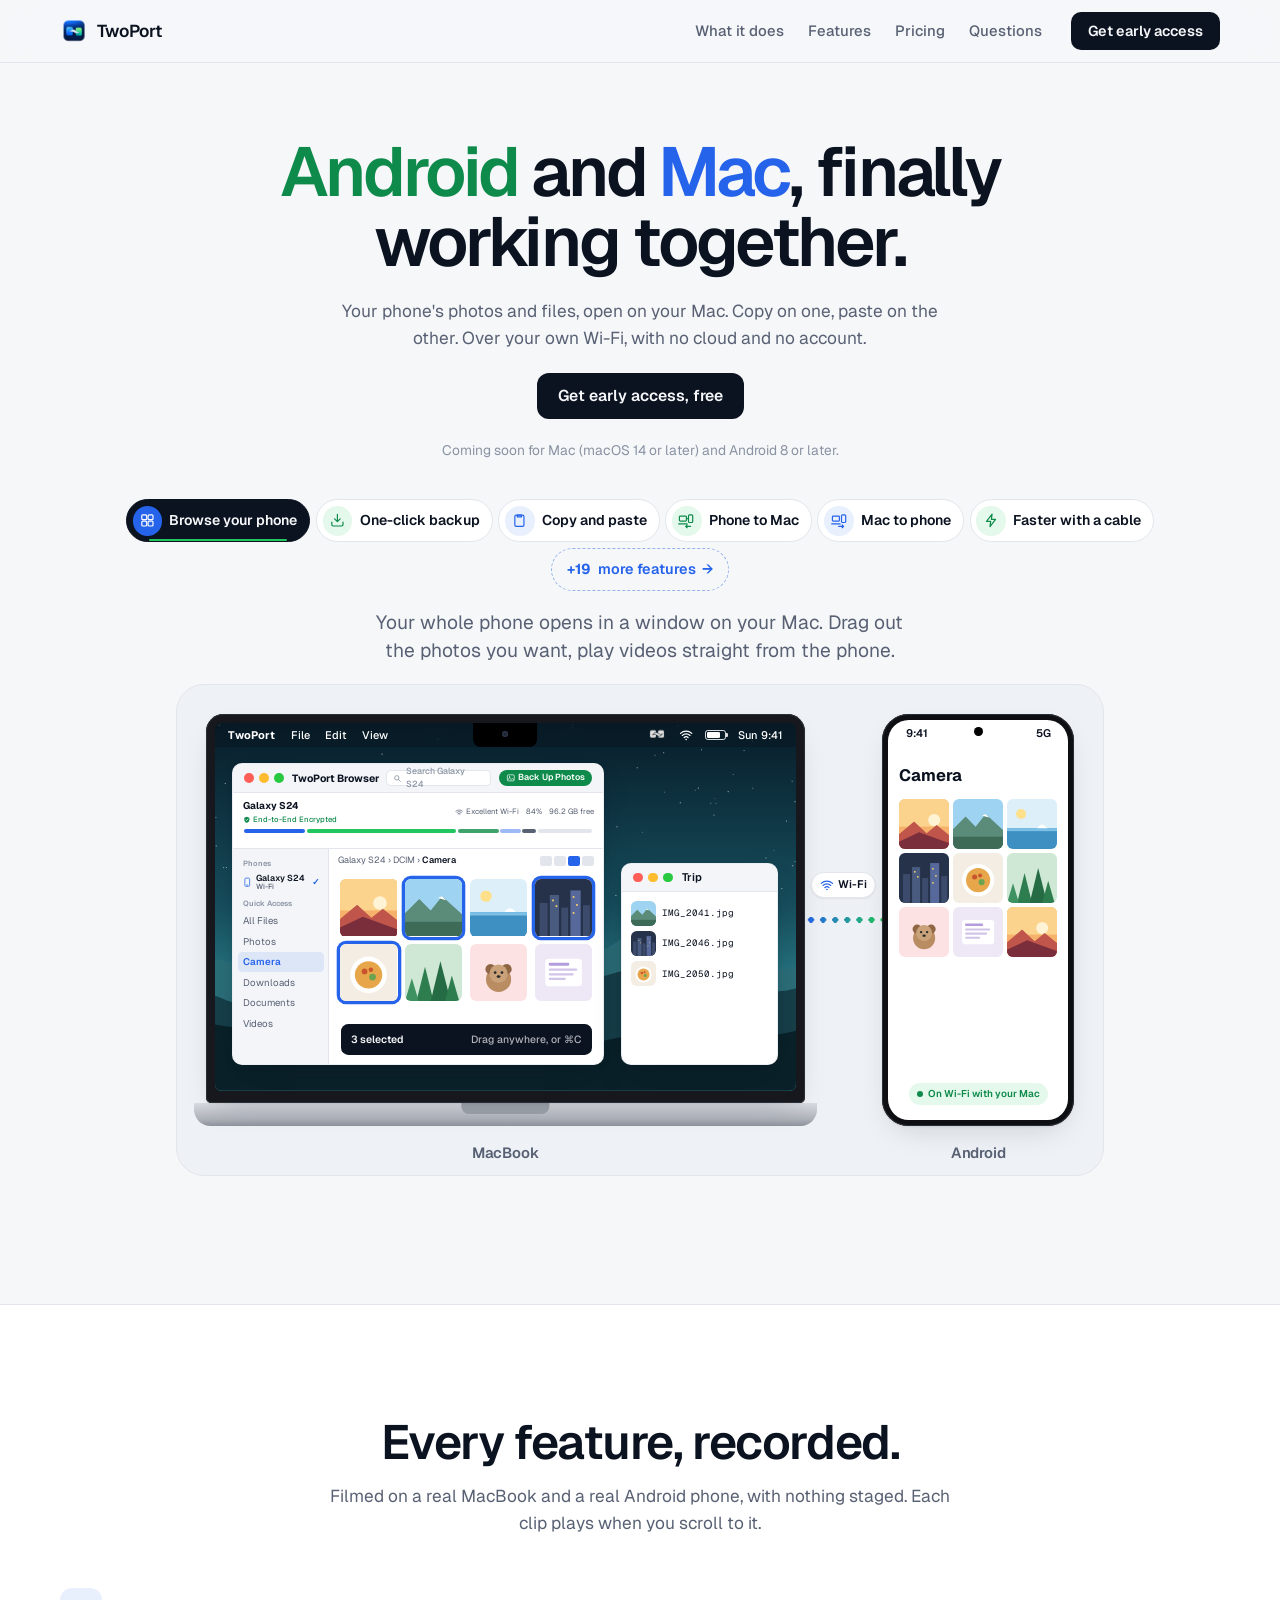
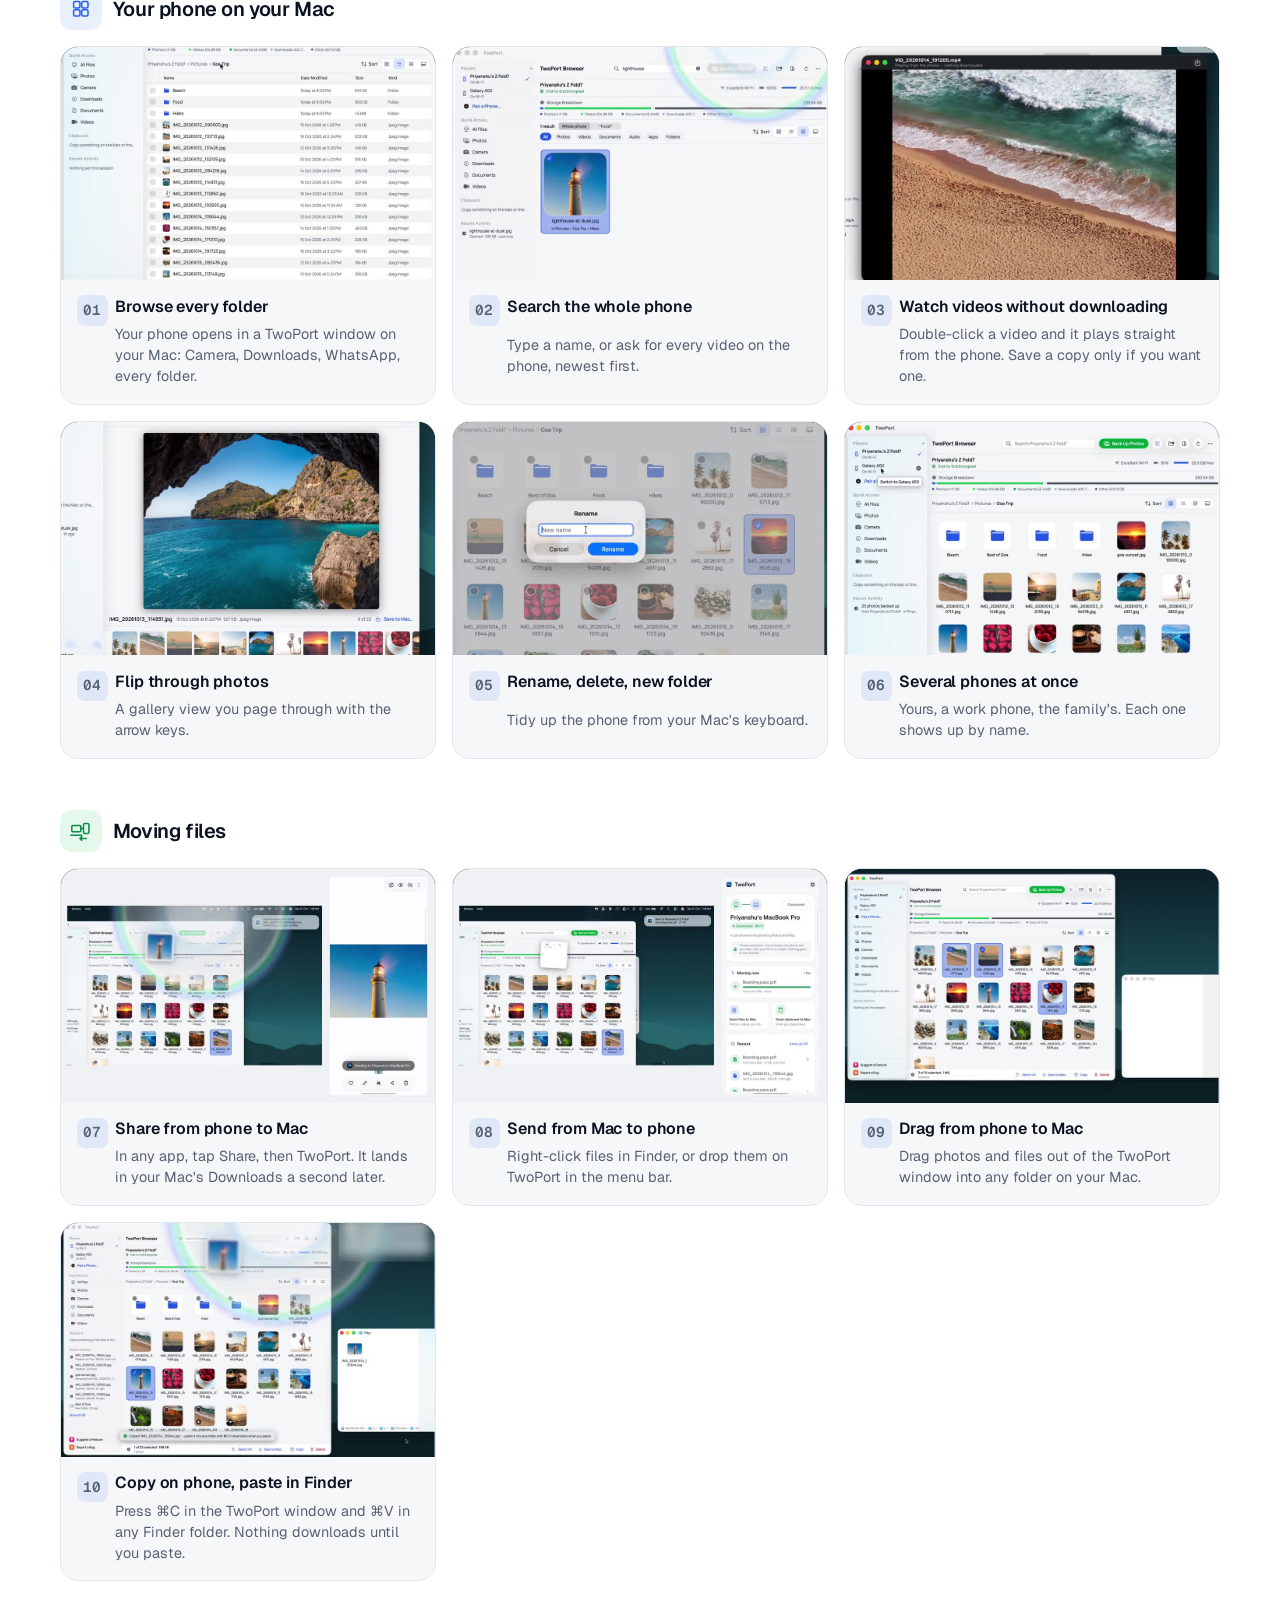
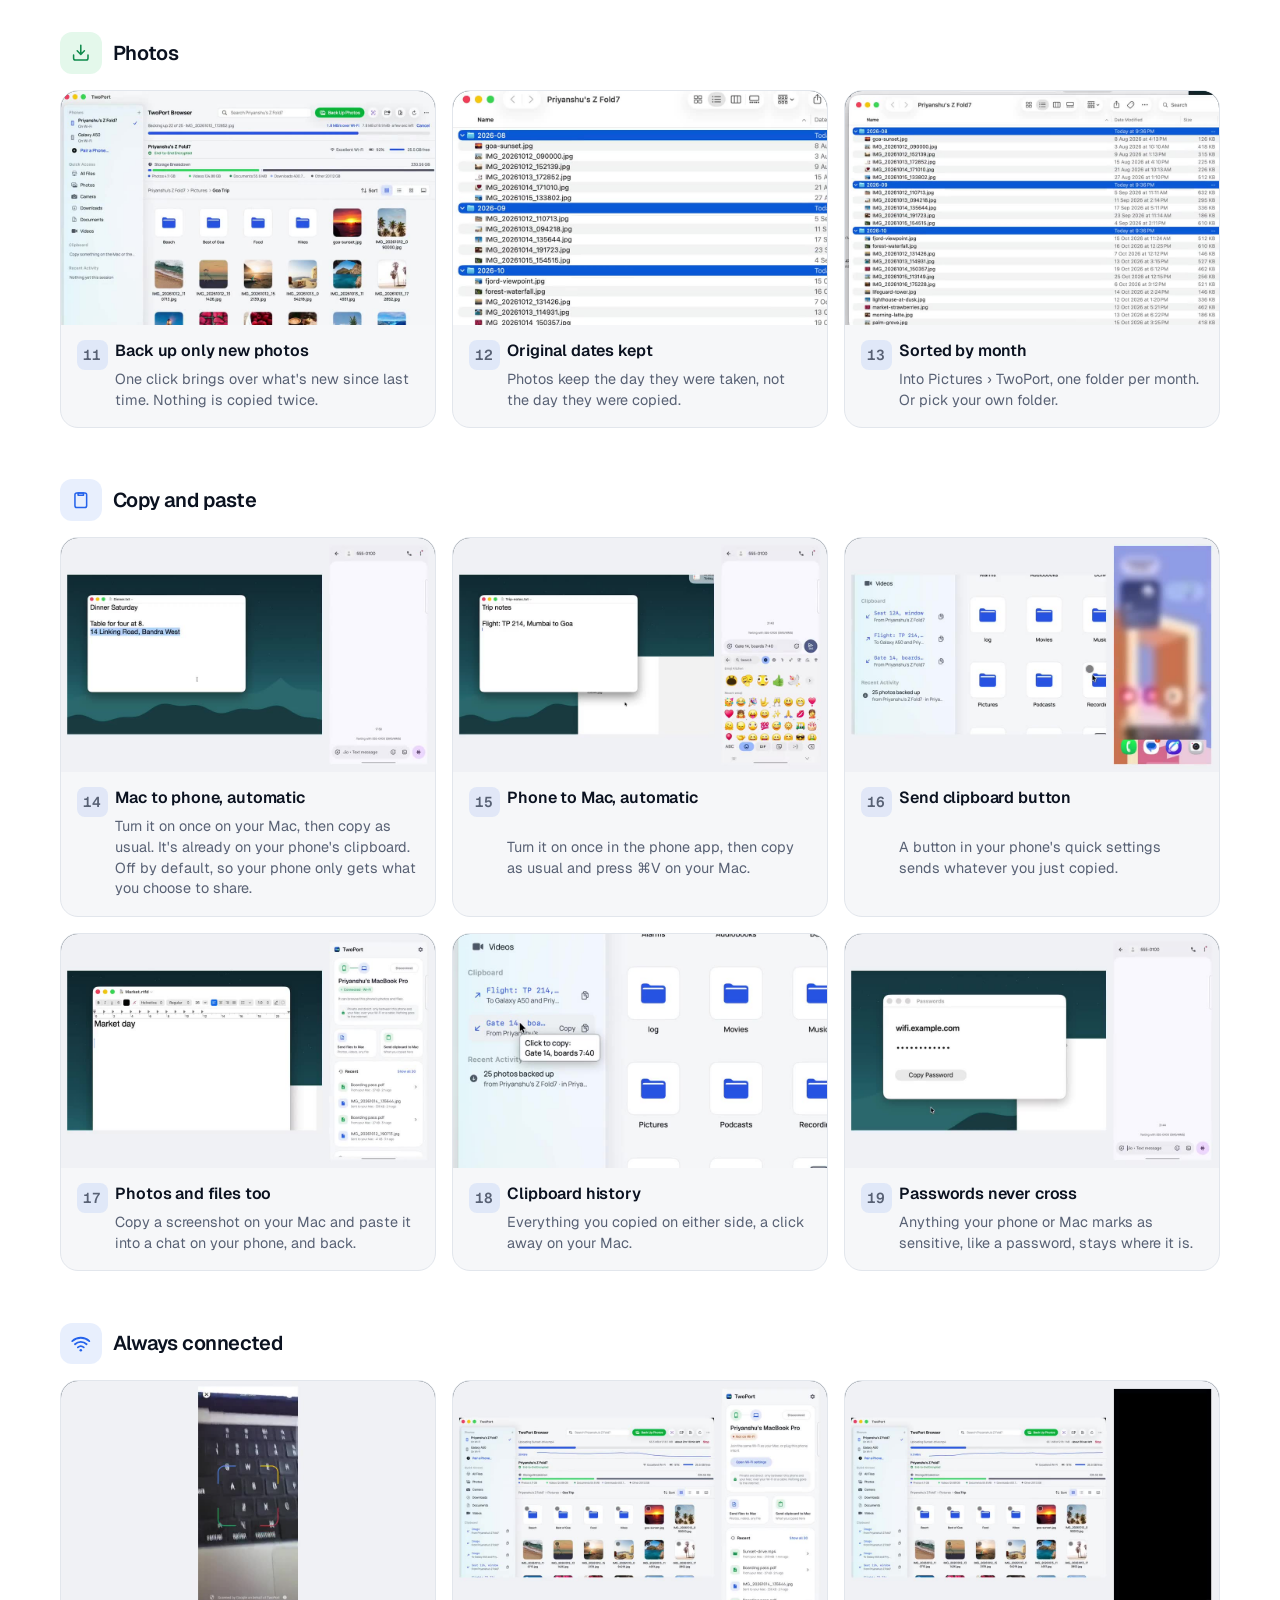
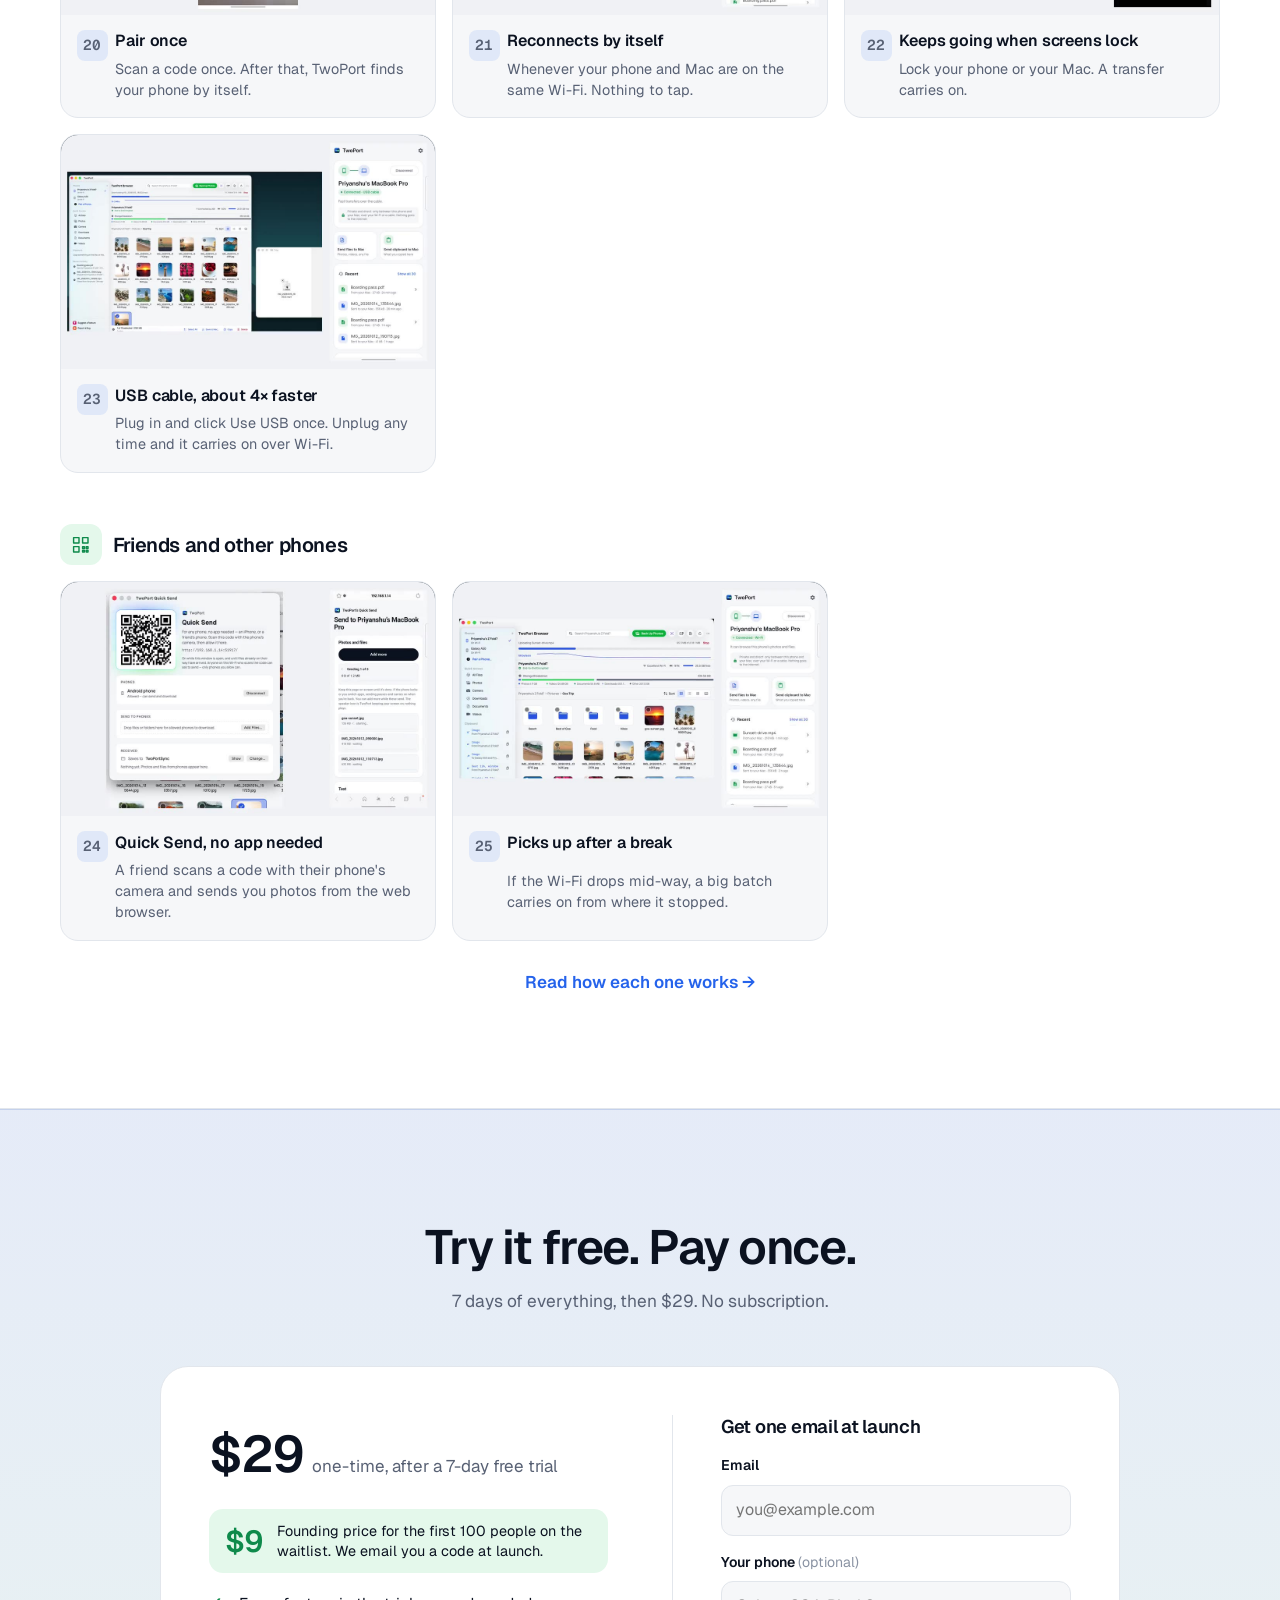
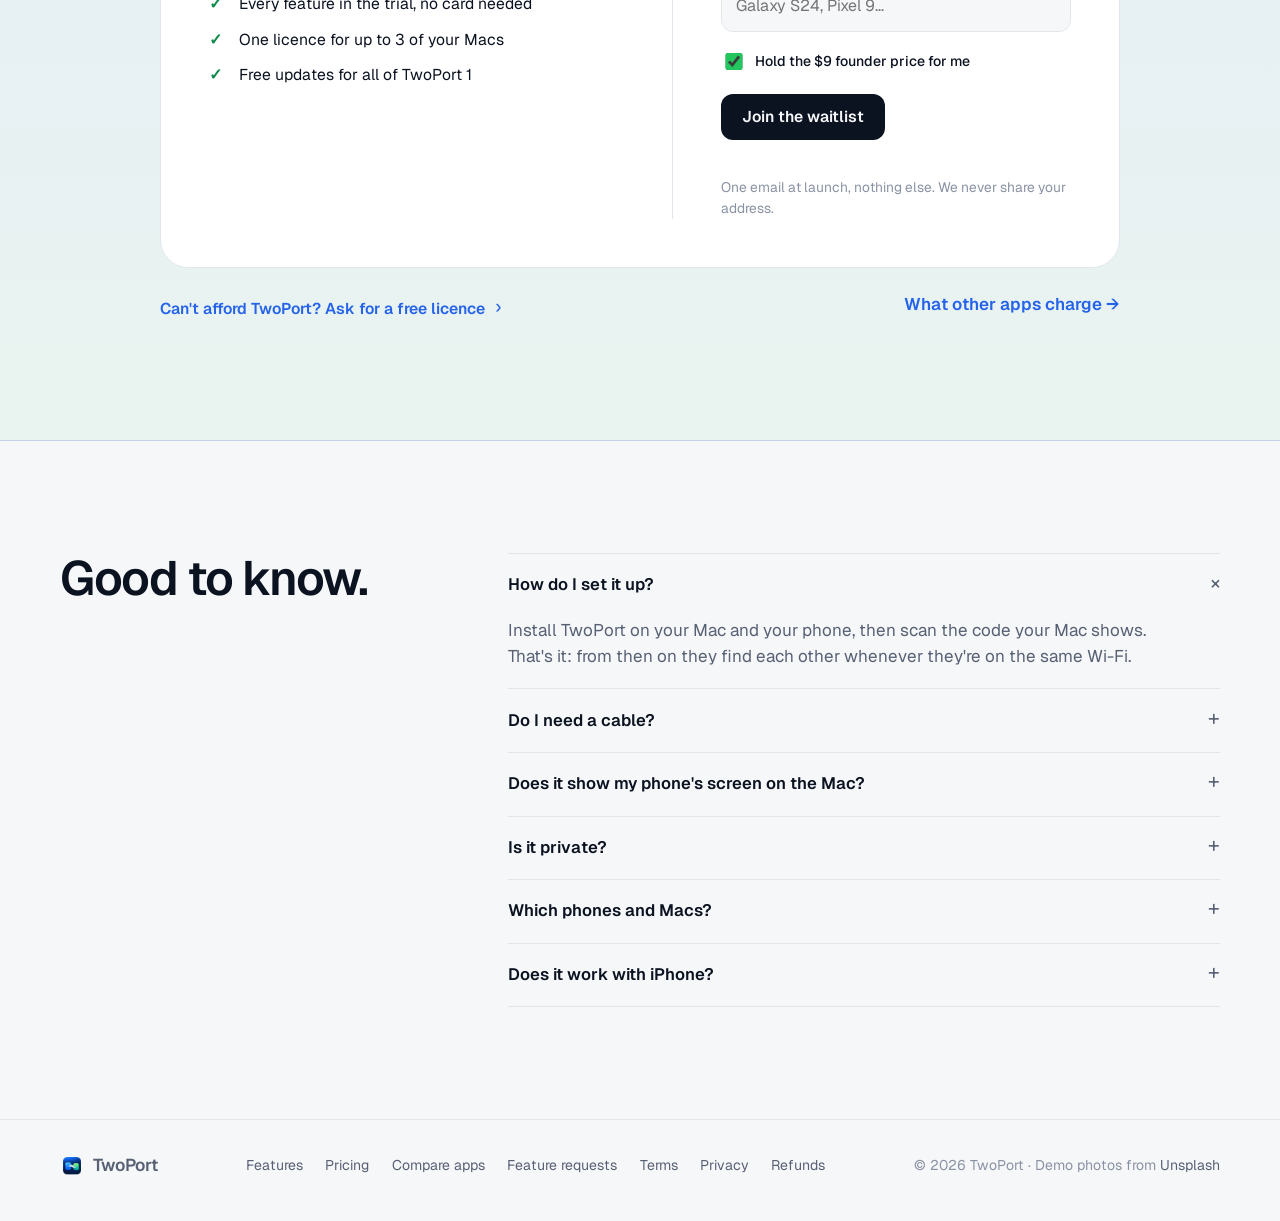
==== commit b87422eb: "Website: "+19 more features" after the demo; copy and paste without the wait The last chip under the" ====
--- a/index.html
+++ b/index.html
@@ -85,10 +85,11 @@
       <div class="tabs" role="tablist" aria-label="What TwoPort does">
         <button class="tab" role="tab" aria-selected="true" data-scene="1" data-clip="browse" data-dur="12500" data-app="TwoPort" data-caption="Your whole phone opens in a window on your Mac. Drag out the photos you want, play videos straight from the phone."><i class="tab-ico blue"><svg><use href="#grid4"/></svg></i>Browse your phone<i class="prog"></i></button>
         <button class="tab" role="tab" aria-selected="false" data-scene="6" data-clip="backup" data-dur="11500" data-app="TwoPort" data-caption="One click copies every new photo to your Mac, sorted into folders by month. Nothing is copied twice."><i class="tab-ico green"><svg><use href="#backup"/></svg></i>One-click backup<i class="prog"></i></button>
-        <button class="tab" role="tab" aria-selected="false" data-scene="4" data-clip="copy" data-dur="10000" data-app="Notes" data-caption="Copy on your Mac, paste on your phone. It works the other way too."><i class="tab-ico blue"><svg><use href="#clip"/></svg></i>Copy and paste<i class="prog"></i></button>
+        <button class="tab" role="tab" aria-selected="false" data-scene="4" data-clip="copy" data-dur="8500" data-app="Notes" data-caption="Copy on your Mac, paste on your phone. It works the other way too."><i class="tab-ico blue"><svg><use href="#clip"/></svg></i>Copy and paste<i class="prog"></i></button>
         <button class="tab" role="tab" aria-selected="false" data-scene="2" data-clip="tomac" data-dur="11500" data-app="Finder" data-caption="On your phone, tap Share, then TwoPort. It lands on your Mac a second later."><i class="tab-ico green"><svg><use href="#to-mac"/></svg></i>Phone to Mac<i class="prog"></i></button>
         <button class="tab" role="tab" aria-selected="false" data-scene="3" data-clip="tophone" data-dur="10500" data-app="Finder" data-caption="On your Mac, right-click a file and send it to your phone."><i class="tab-ico blue"><svg><use href="#to-phone"/></svg></i>Mac to phone<i class="prog"></i></button>
         <button class="tab" role="tab" aria-selected="false" data-scene="1" data-clip="usb" data-dur="10500" data-app="TwoPort" data-caption="Plug in a cable and it's about 4× faster: a 218 MB video in six seconds."><i class="tab-ico green"><svg><use href="#bolt"/></svg></i>Faster with a cable<i class="prog"></i></button>
+        <a class="tab-more" href="#features"><b>+<span data-more>19</span></b> more features<span aria-hidden="true">→</span></a>
       </div>
       <p class="caption" id="caption">Your whole phone opens in a window on your Mac. Drag out the photos you want, play videos straight from the phone.</p>
       <div class="stage-col">
--- a/assets/site.css
+++ b/assets/site.css
@@ -1173,3 +1173,9 @@
   .tab-ico { width: 1.85rem; height: 1.85rem; }
 }
 @media (min-width: 901px) and (max-width: 1180px) { .tabs { flex-wrap: wrap; } }
+/* After the moments: a quiet link chip to every other recorded feature. */
+.tab-more { flex: none; display: inline-flex; align-items: center; gap: .4rem; min-height: 2.7rem; padding: .36rem .95rem; border-radius: 2rem; border: 1px dashed color-mix(in srgb, var(--mac) 40%, var(--line)); color: var(--mac); font-size: .9rem; font-weight: 600; text-decoration: none; background: transparent; white-space: nowrap; }
+.tab-more b { font-weight: 700; }
+.tab-more:hover { background: var(--mac-soft); border-style: solid; }
+@media (min-width: 901px) { .tabs { gap: .35rem; } .tab { padding-right: .75rem; font-size: .88rem; } }
+@media (min-width: 901px) and (max-width: 1320px) { .tabs { flex-wrap: wrap; } }
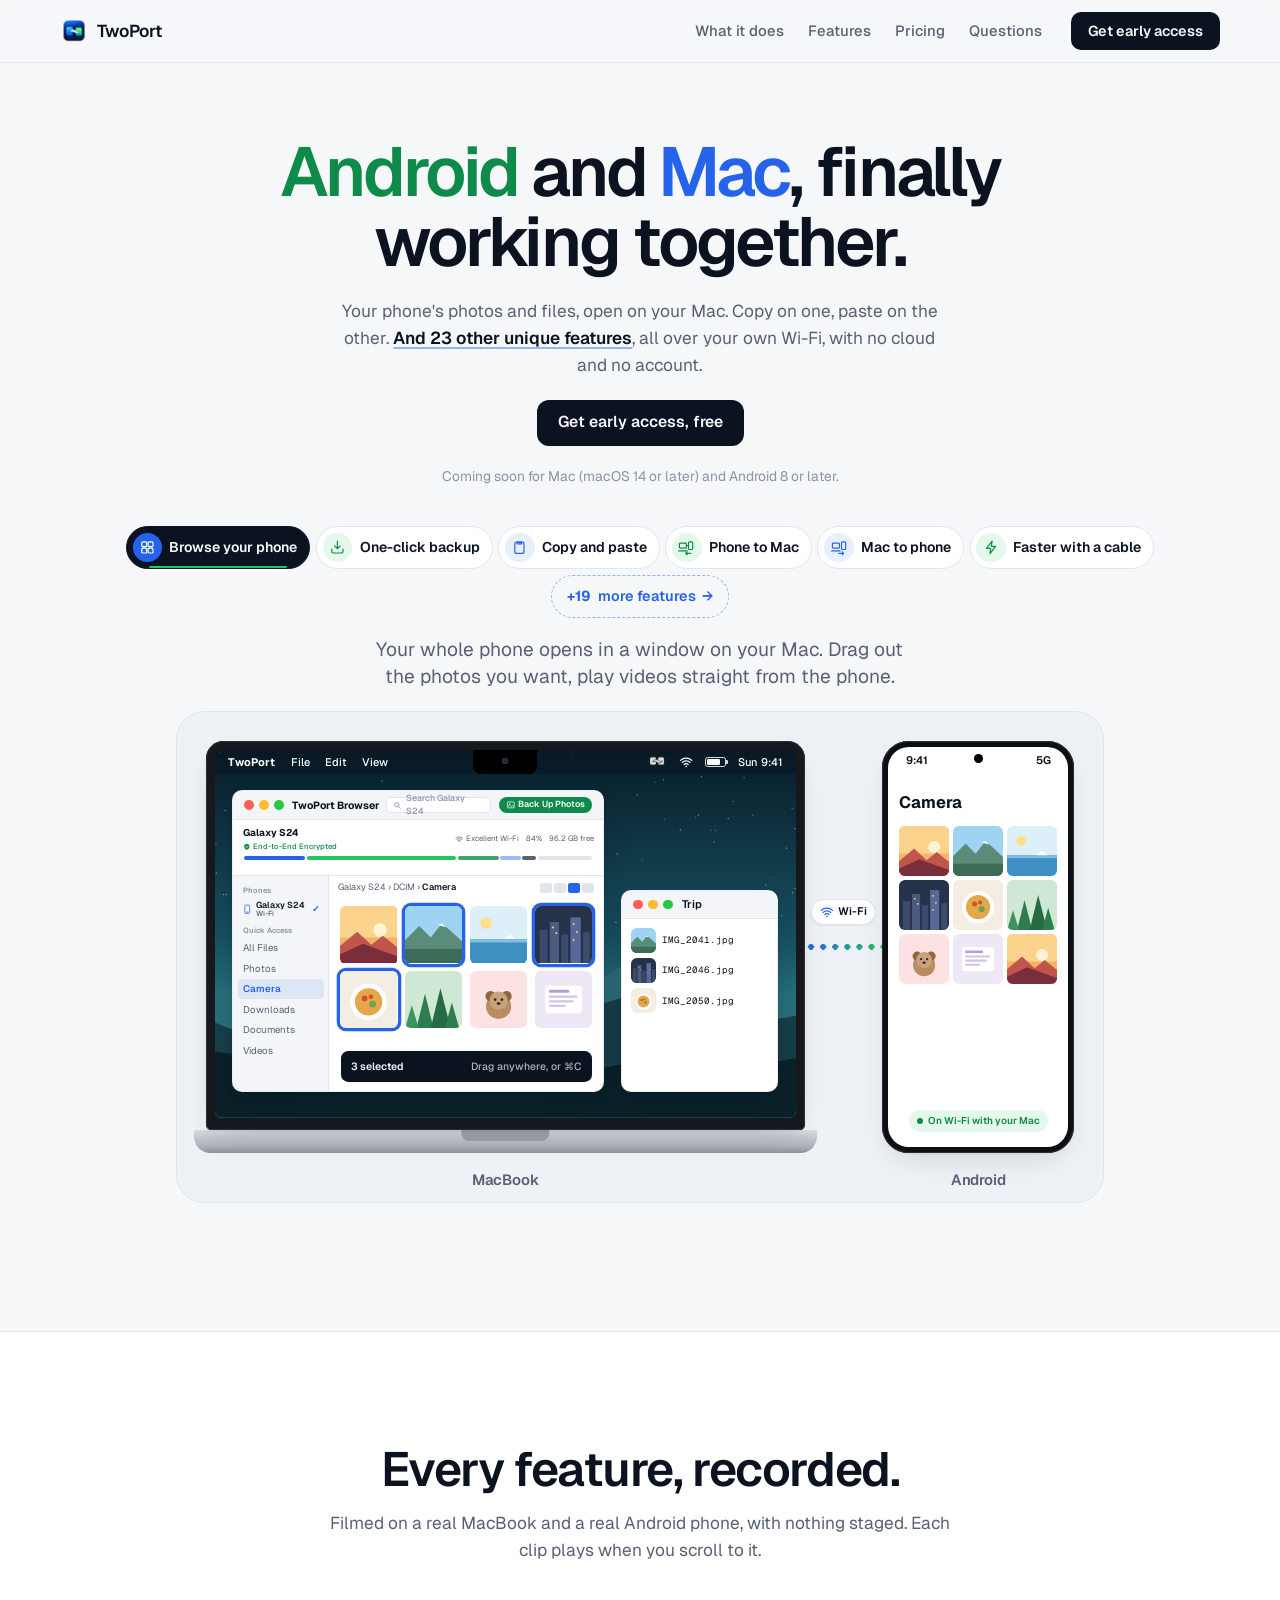
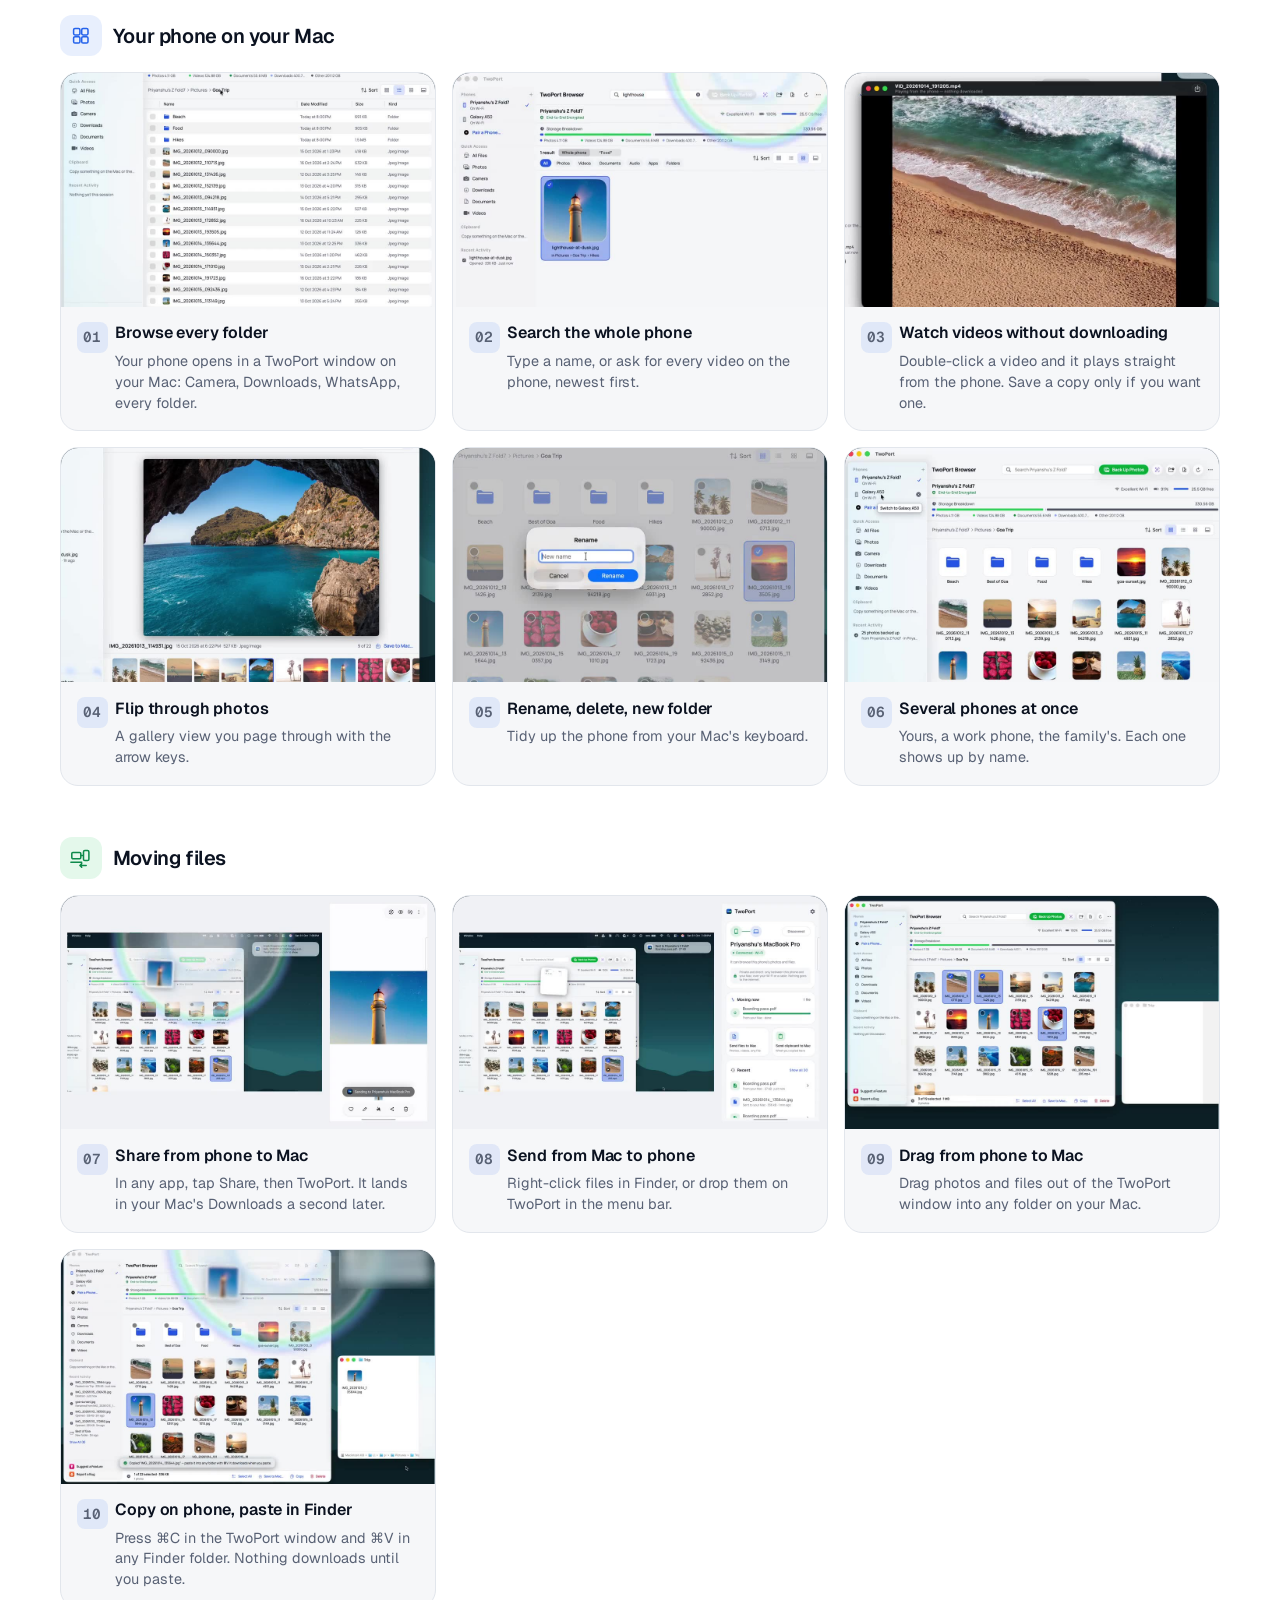
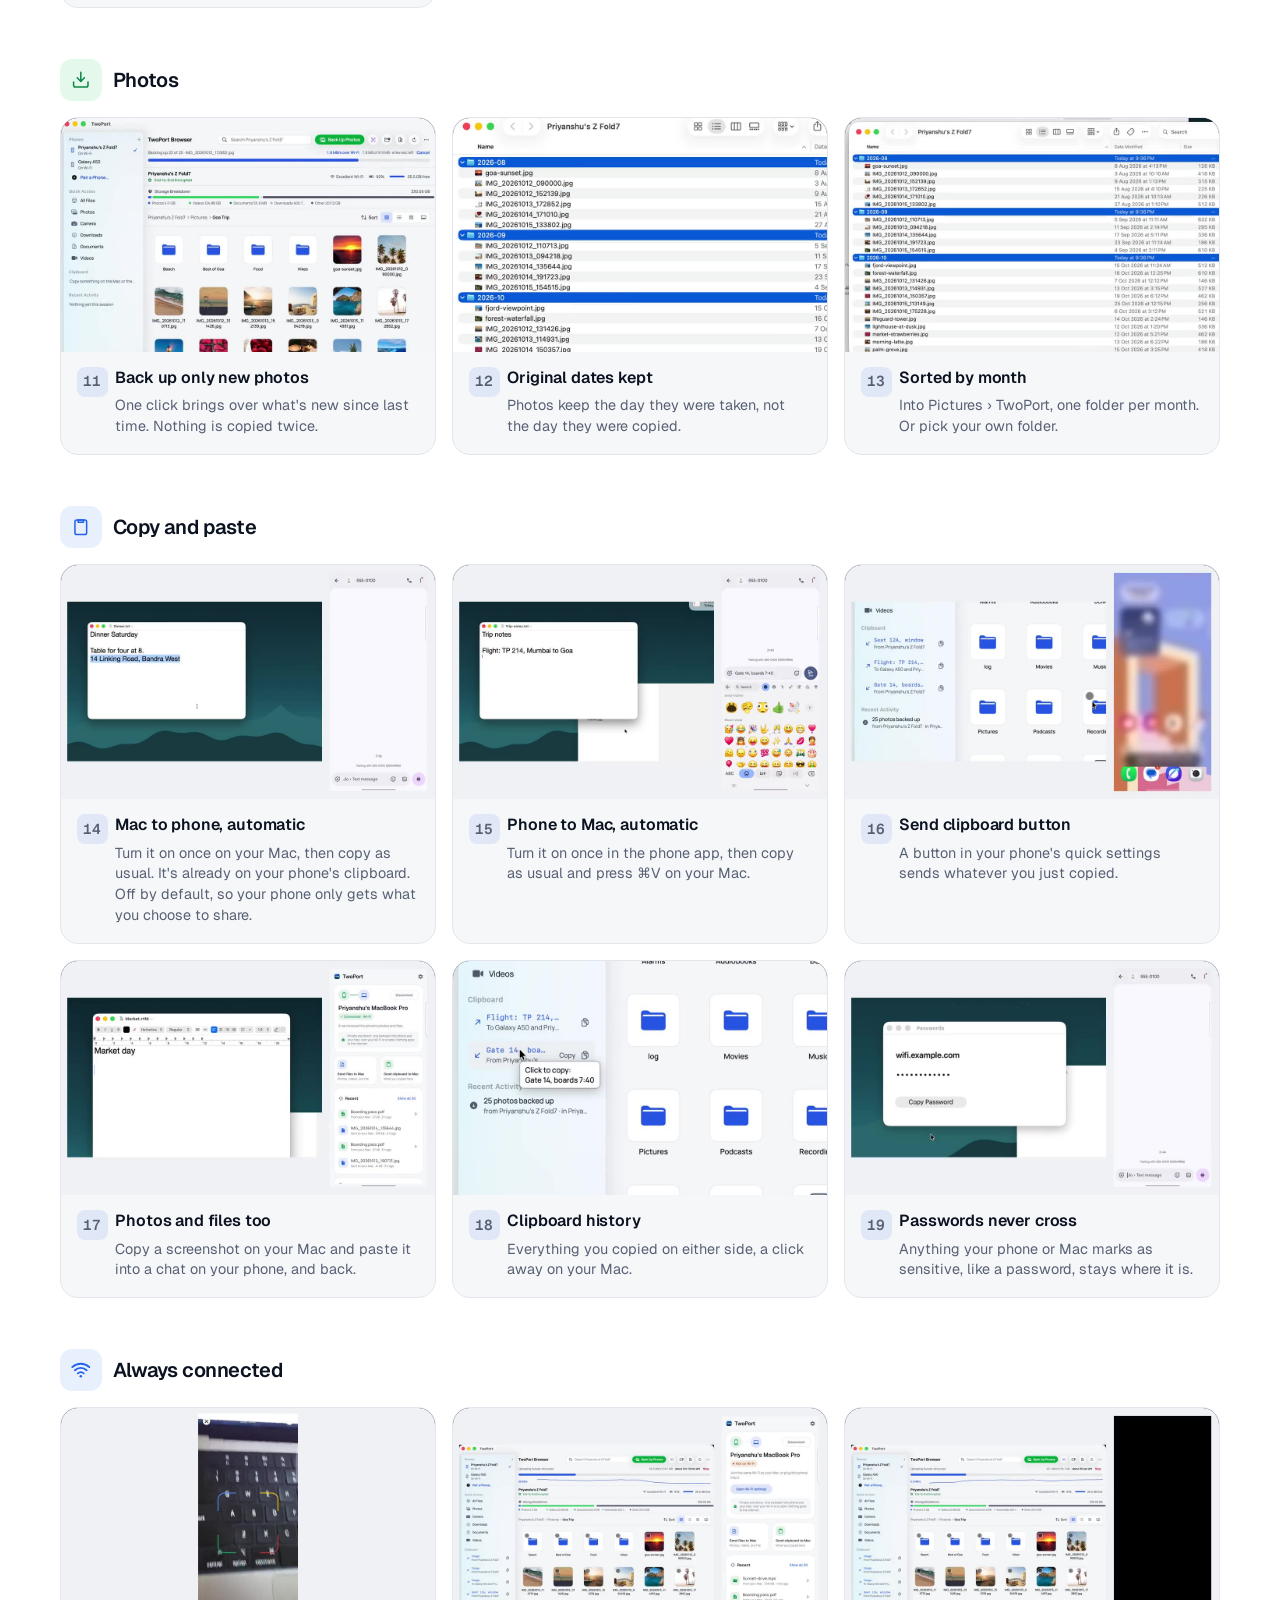
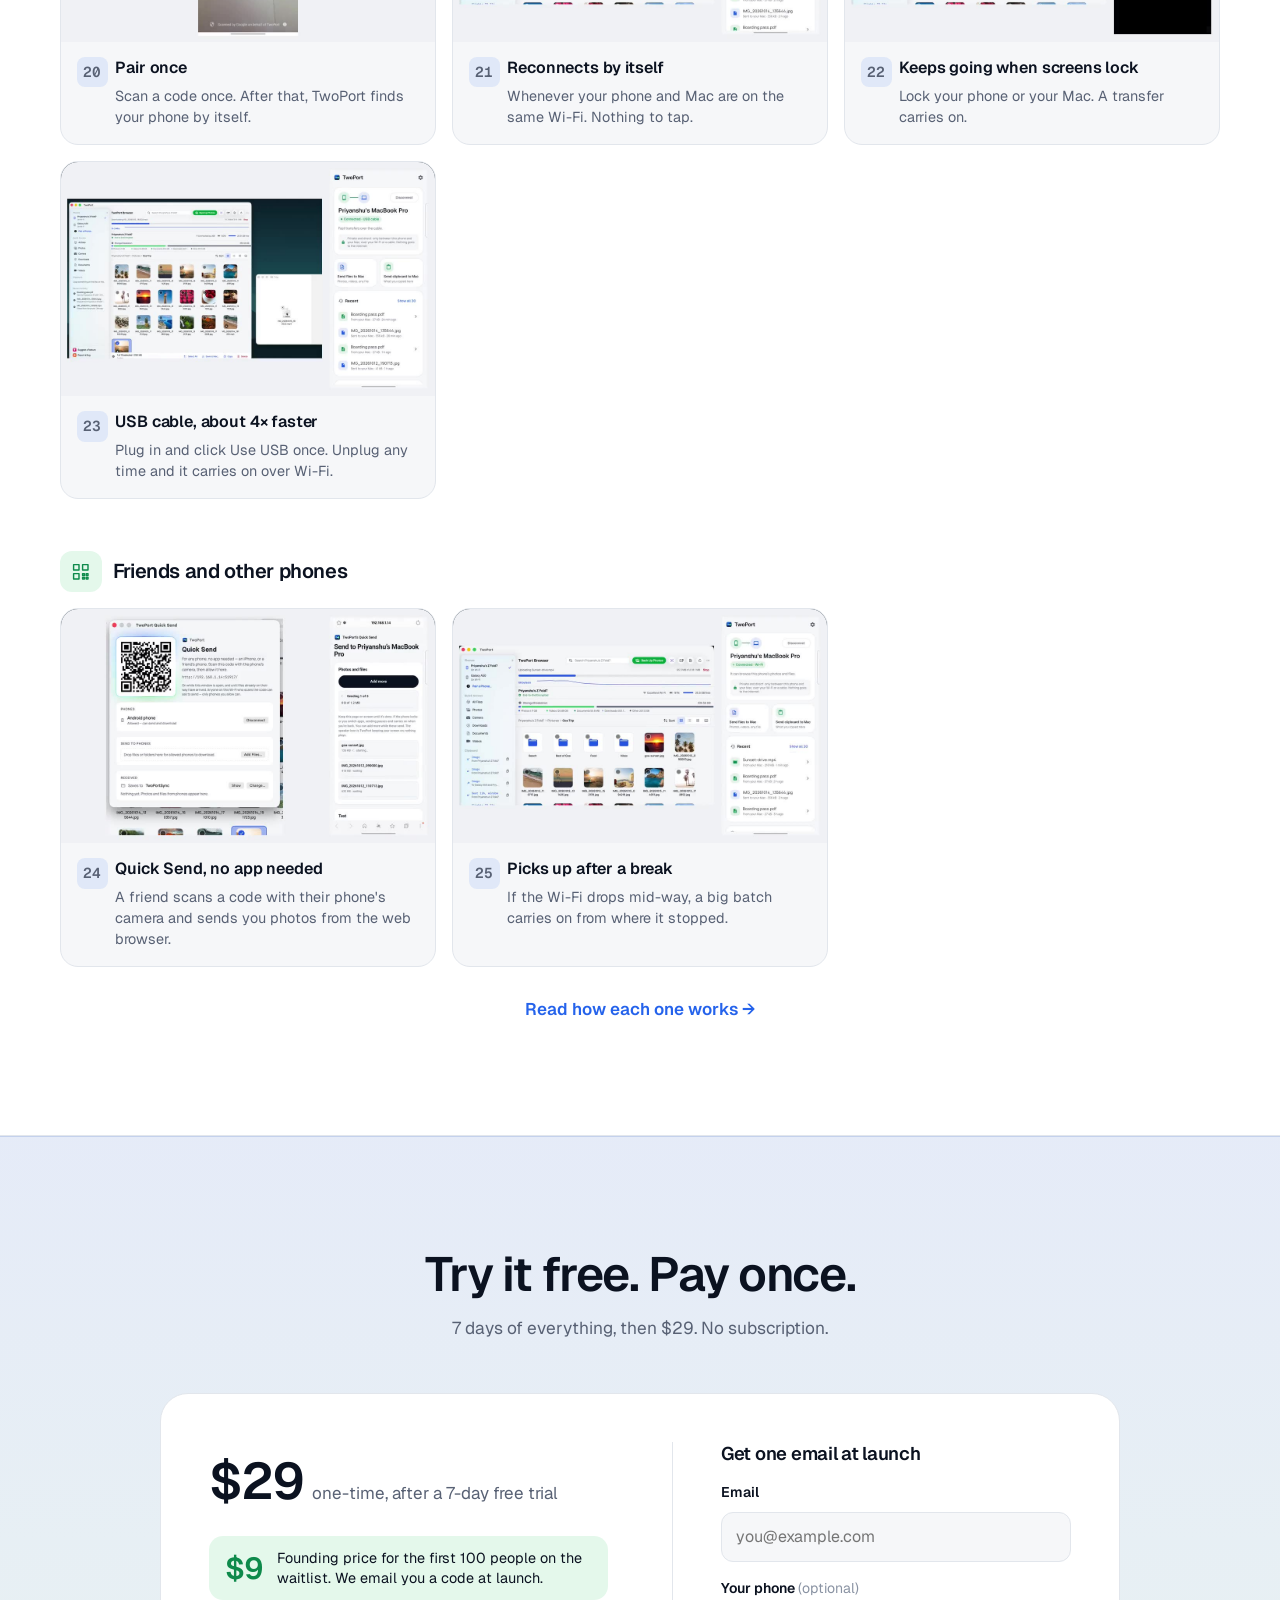
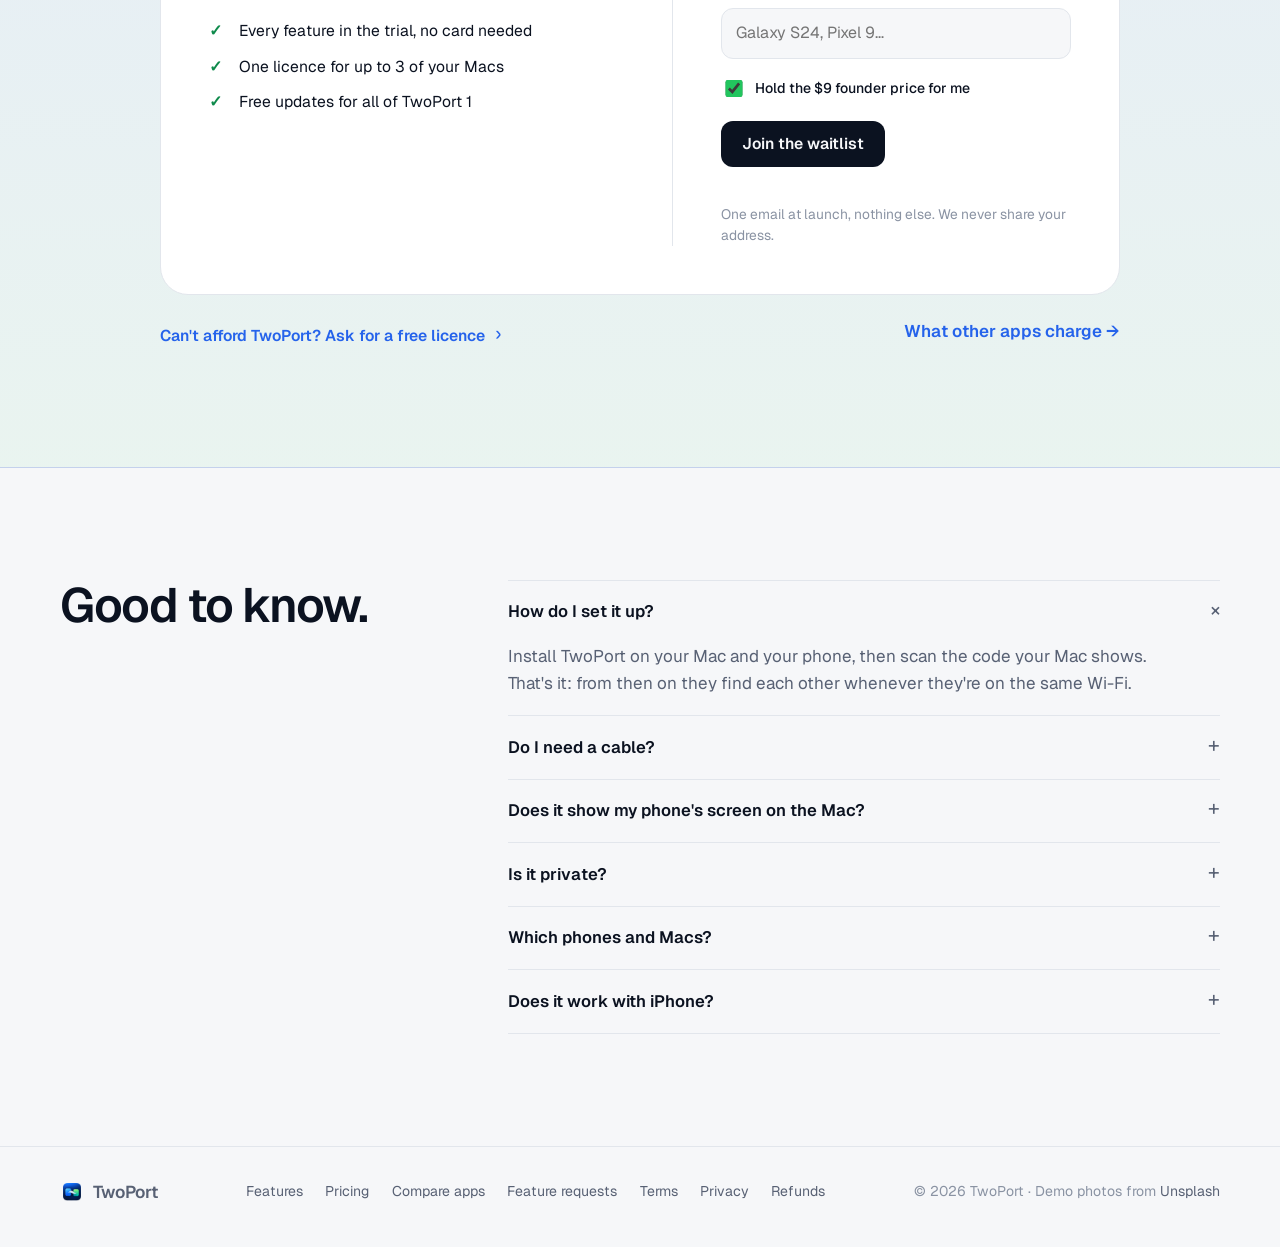
==== commit 9e4a858e: "Website: phones get the desktop demo, and the hero names 23 more features The scroll-through cards (" ====
--- a/index.html
+++ b/index.html
@@ -72,7 +72,7 @@
   <section class="hero">
     <div class="wrap hero-in">
       <h1><span class="phone-word">Android</span> and <span class="mac-word">Mac</span>, finally working together.</h1>
-      <p class="lede">Your phone's photos and files, open on your Mac. Copy on one, paste on the other. Over your own Wi-Fi, with no cloud and no account.</p>
+      <p class="lede">Your phone's photos and files, open on your Mac. Copy on one, paste on the other. <a href="#features">And <span data-others>23</span> other unique features</a>, all over your own Wi-Fi, with no cloud and no account.</p>
       <div class="cta-row">
         <a class="btn btn-primary" href="#early-access">Get early access, free</a>
       </div>
--- a/assets/site.css
+++ b/assets/site.css
@@ -368,51 +368,6 @@
 /* The caption beside the phone and the arrows: no longer used on any size
    (phones scroll through the moments instead), kept for no-JS pages. */
 .cap { display: none; }
-
-/* ---------- Phones and tablets (v11): the moments play as you scroll.
-   v10 left them to swipes and arrows, and people scrolled past four of the
-   five. Now the stage (Mac and phone side by side, as on a laptop, smaller)
-   stays just under the nav, a card for each moment scrolls up below it, and
-   the card in view plays. The cards keep moving, so the page never feels
-   stuck (v8's fully pinned story did). A bar of five under the stage says
-   where you are; tap a step to jump to it. ---------- */
-.m-steps, .moments { display: none; }
-@media (max-width: 900px) {
-  .js .tabs, .caption { display: none; }
-  .demo { display: block; justify-items: normal; }
-  .stage-col { position: sticky; top: calc(62px + env(safe-area-inset-top, 0px)); z-index: 5; width: 100%; max-width: 36rem; margin-inline: auto; padding-block: .6rem .5rem; background: var(--bg); }
-  /* Cards fade out as they slide under the stage. */
-  .stage-col::after { content: ""; position: absolute; left: 0; right: 0; top: 100%; height: 1.6rem; background: linear-gradient(var(--bg), transparent); pointer-events: none; }
-  .stage { font-size: calc(100cqi / 62); grid-template-columns: minmax(0, 1fr) 3em 17.5em; padding: 1.2em; border-radius: 18px; touch-action: pan-y; }
-  /* The link between them is too short here for the badge and the flying file. */
-  .packet, .air { display: none; }
-  .js .m-steps { display: flex; align-items: center; gap: .75rem; margin-top: .6rem; }
-  .m-bar { display: flex; gap: 4px; flex: none; }
-  .m-bar button { width: 1.6rem; height: 1.5rem; padding: 0; border: 0; background: none; cursor: pointer; display: grid; align-items: center; }
-  .m-bar i { position: relative; display: block; height: 5px; border-radius: 5px; background: var(--line); overflow: hidden; }
-  .m-bar i::after { content: ""; position: absolute; inset: 0; border-radius: inherit; background: var(--mac); transform-origin: 0 50%; transform: scaleX(0); }
-  .m-bar [data-s="past"] i::after { transform: none; }
-  .m-bar [data-s="on"] i::after { animation: segFill var(--dur, 8s) linear forwards; }
-  @keyframes segFill { from { transform: scaleX(0); } to { transform: scaleX(1); } }
-  .m-name { min-width: 0; font-size: .9rem; font-weight: 600; letter-spacing: -.01em; white-space: nowrap; overflow: hidden; text-overflow: ellipsis; }
-  .m-name em { font-style: normal; font-weight: 500; color: var(--muted); margin-right: .45rem; font-variant-numeric: tabular-nums; }
-  .js .moments { position: relative; list-style: none; display: grid; gap: 30svh; max-width: 36rem; margin: 1.4rem auto 0; padding: 0 0 2rem; }
-  /* The gaps between cards are a path: a dotted line joins their icons. */
-  .moments::before { content: ""; position: absolute; left: calc(1.15rem + 1.3rem - 2px); top: 2rem; bottom: 6rem; width: 4px; background: linear-gradient(180deg, var(--mac), var(--phone-fill));
-    -webkit-mask: radial-gradient(circle closest-side, #000 85%, transparent) 50% 0 / 4px 11px repeat-y; mask: radial-gradient(circle closest-side, #000 85%, transparent) 50% 0 / 4px 11px repeat-y; opacity: .6; }
-  .moment { position: relative; }
-  .moment { display: grid; grid-template-columns: 2.6rem minmax(0, 1fr); column-gap: .95rem; row-gap: .2rem; padding: 1.05rem 1.15rem 1.15rem; border-radius: 20px; background: var(--surface); border: 1px solid var(--line); cursor: pointer; transform: scale(.97); transition: transform .45s var(--ease), border-color .35s, box-shadow .35s; }
-  /* Waiting cards fade their words, not the card, so the path stays behind them. */
-  .moment > * { opacity: .42; transition: opacity .35s; }
-  .moment.on > * { opacity: 1; }
-  .moment.on { transform: none; border-color: color-mix(in srgb, var(--mac) 40%, var(--line)); box-shadow: var(--shadow); }
-  .moment .tab-ico { grid-row: 1 / span 3; align-self: start; width: 2.6rem; height: 2.6rem; }
-  .moment .tab-ico svg { width: 1.3rem; height: 1.3rem; }
-  .moment .m-k { font-family: var(--mono); font-size: .74rem; color: var(--muted); }
-  .moment h3 { font-size: 1.2rem; }
-  .moment p { color: var(--muted); font-size: .98rem; line-height: 1.45; }
-}
-@media (prefers-reduced-motion: reduce) { .moment, .moment > * { transition: none; } .m-bar [data-s="on"] i::after { animation: none; transform: none; } }
 
 /* How it works: three steps, one line each. */
 .head.center { justify-items: center; text-align: center; margin-inline: auto; }
@@ -1179,3 +1134,62 @@
 .tab-more:hover { background: var(--mac-soft); border-style: solid; }
 @media (min-width: 901px) { .tabs { gap: .35rem; } .tab { padding-right: .75rem; font-size: .88rem; } }
 @media (min-width: 901px) and (max-width: 1320px) { .tabs { flex-wrap: wrap; } }
+/* The phone recordings are a touch taller than the drawn phone's screen:
+   show all of each (the message field and Paste live at the very bottom)
+   rather than filling the width and cutting the bottom off. */
+.pscreen > .rec { object-fit: contain; object-position: 50% 100%; background: #F8F7FC; }
+/* Copy and paste cue: a thin blue-to-green line round the screen, with a
+   soft glow inside, that comes up and fades in about a second. */
+.stage .cue { position: absolute; inset: 0; border-radius: inherit; pointer-events: none; opacity: 0; padding: .28em;
+  background: linear-gradient(135deg, #7CC8FF, var(--mac) 35%, var(--phone-fill) 70%, #8EF0C6);
+  -webkit-mask: linear-gradient(#000 0 0) content-box, linear-gradient(#000 0 0); -webkit-mask-composite: xor;
+  mask: linear-gradient(#000 0 0) content-box exclude, linear-gradient(#000 0 0); }
+.stage .cue::after { content: ""; position: absolute; inset: -1em; border-radius: inherit; box-shadow: inset 0 0 1.6em .5em rgba(124, 200, 255, .55); }
+.screen > .cue { z-index: 7; }
+.pscreen > .cue { z-index: 6; }
+.stage .cue.go { animation: cue 1.3s cubic-bezier(.22, .8, .24, 1) both; }
+@keyframes cue { 0% { opacity: 0; } 18% { opacity: 1; } 55% { opacity: .9; } 100% { opacity: 0; } }
+/* ---------- Phones and tablets (v13, 2026-11-01): the same demo as the
+   desktop. v11's scroll-through cards ("1 of 6") hid the chips and the
+   "+19 more features" link; now the stage comes first (the recording is in
+   view right under the hero), the chips wrap under it, smaller, and the
+   caption under them. The moments play on their own, as on a laptop. ---------- */
+@media (max-width: 900px) {
+  .demo { gap: .85rem; }
+  .stage-col { order: -1; width: 100%; max-width: 36rem; }
+  .stage { font-size: calc(100cqi / 62); grid-template-columns: minmax(0, 1fr) 3em 17.5em; padding: 1.2em 1.2em 4.4em; border-radius: 18px; touch-action: pan-y; }
+  /* The link between them is too short here for the badge and the flying file. */
+  .packet, .air { display: none; }
+  .tabs { gap: .4rem; max-width: 34rem; }
+  .tab { gap: .4rem; min-height: 2.55rem; padding: .3rem .8rem .3rem .3rem; font-size: .87rem; }
+  .tab-ico { width: 1.8rem; height: 1.8rem; }
+  .tab-ico svg { width: .95rem; height: .95rem; }
+  .tab .prog { left: 1.1rem; }
+  .tab-more { min-height: 2.55rem; padding: .3rem .85rem; font-size: .87rem; }
+  .caption { max-width: 26em; min-height: 4.4em; font-size: 1rem; }
+}
+/* Phones: each group of recorded features is a row you swipe, the next card
+   peeking in, rather than 25 full-width cards one under another. Only the
+   cards on screen load and play (see site.js). */
+@media (max-width: 700px) {
+  .fclip-grid { grid-template-columns: none; grid-auto-flow: column; grid-auto-columns: 84%; gap: .75rem; overflow-x: auto; overscroll-behavior-x: contain; scroll-snap-type: x mandatory; scroll-padding-inline: var(--gutter); margin-inline: calc(-1 * var(--gutter)); padding: 0 var(--gutter) .3rem; scrollbar-width: none; -webkit-overflow-scrolling: touch; }
+  .fclip-grid::-webkit-scrollbar { display: none; }
+  .fclip { scroll-snap-align: start; }
+  .fclip-head { font-size: 1.1rem; gap: .6rem; }
+  .fclip-head .ico { flex: none; width: 2.3rem; height: 2.3rem; }
+  .fclip-head small { margin-left: auto; flex: none; white-space: nowrap; font-family: var(--mono); font-size: .72rem; font-weight: 500; letter-spacing: 0; color: var(--muted); }
+}
+.fclip-head small { display: none; }
+@media (max-width: 700px) { .fclip-head small { display: inline; } }
+/* The hero's "and 23 other unique features" goes to the list. */
+.lede a { color: var(--ink); font-weight: 600; text-decoration: underline; text-decoration-color: color-mix(in srgb, var(--mac) 45%, transparent); text-underline-offset: .2em; text-decoration-thickness: 2px; }
+.lede a:hover { text-decoration-color: var(--mac); }
+/* Cards in a row share a height: keep each caption's words together at the top. */
+.fclip figcaption { align-content: start; }
+/* Phones: the six chips in two even columns, "+19 more features" across
+   the bottom, so the row stays four lines tall even on a 360px screen. */
+@media (max-width: 560px) {
+  .tabs { display: grid; grid-template-columns: repeat(2, minmax(0, 1fr)); width: 100%; }
+  .tab { min-width: 0; white-space: normal; text-align: left; line-height: 1.2; font-size: .84rem; }
+  .tab-more { grid-column: 1 / -1; justify-self: center; }
+}
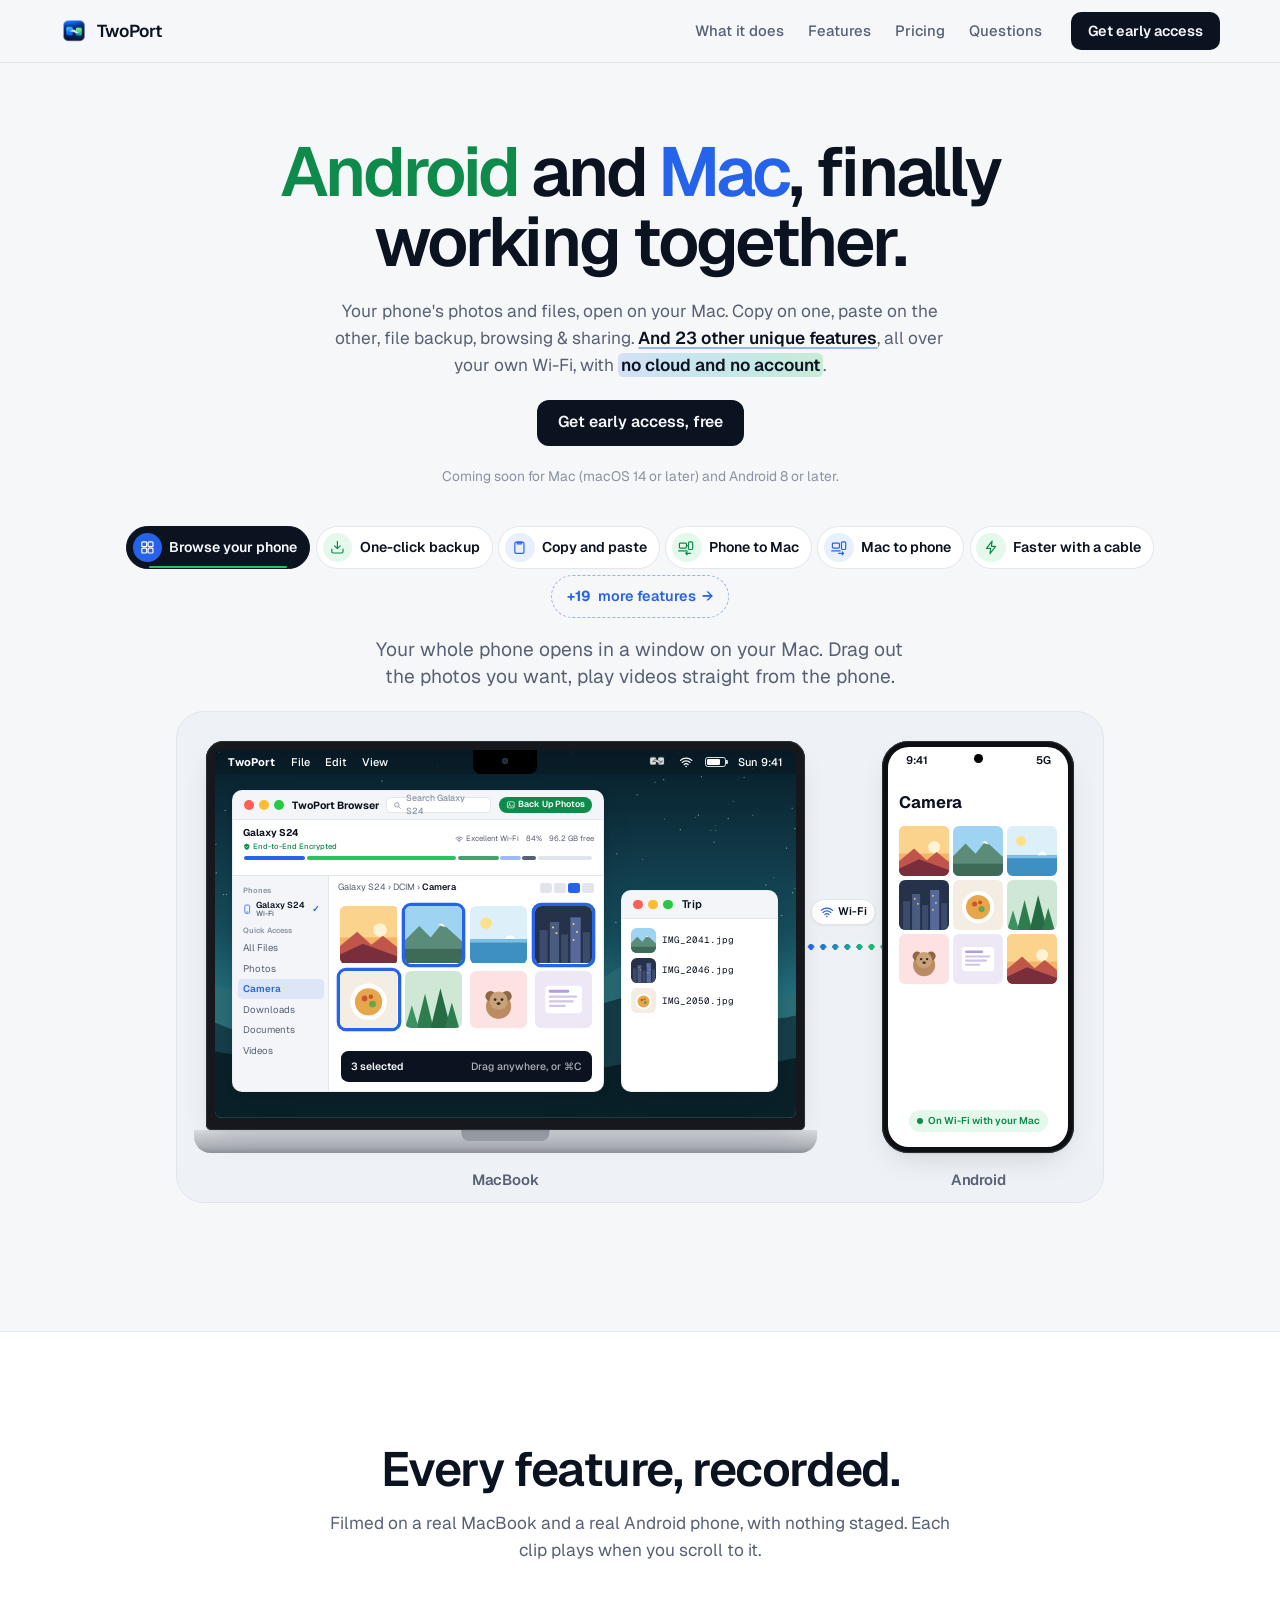
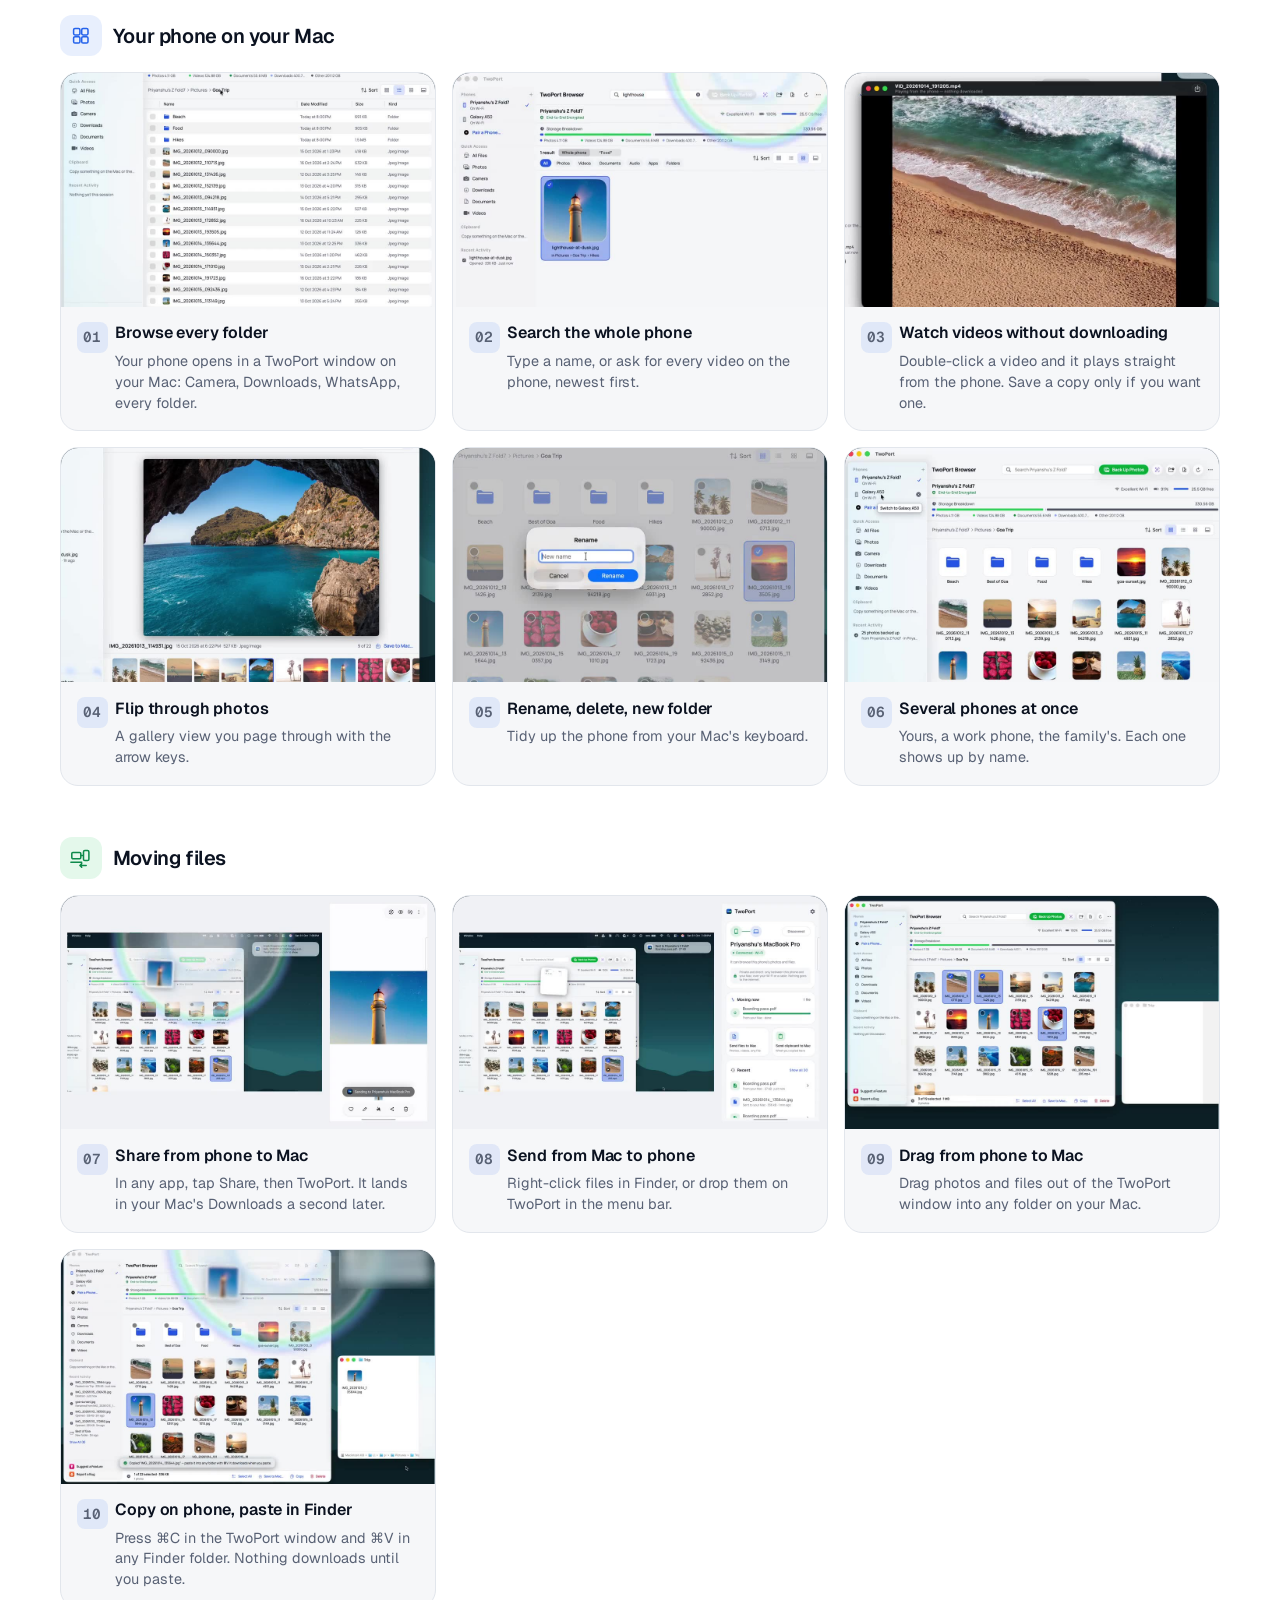
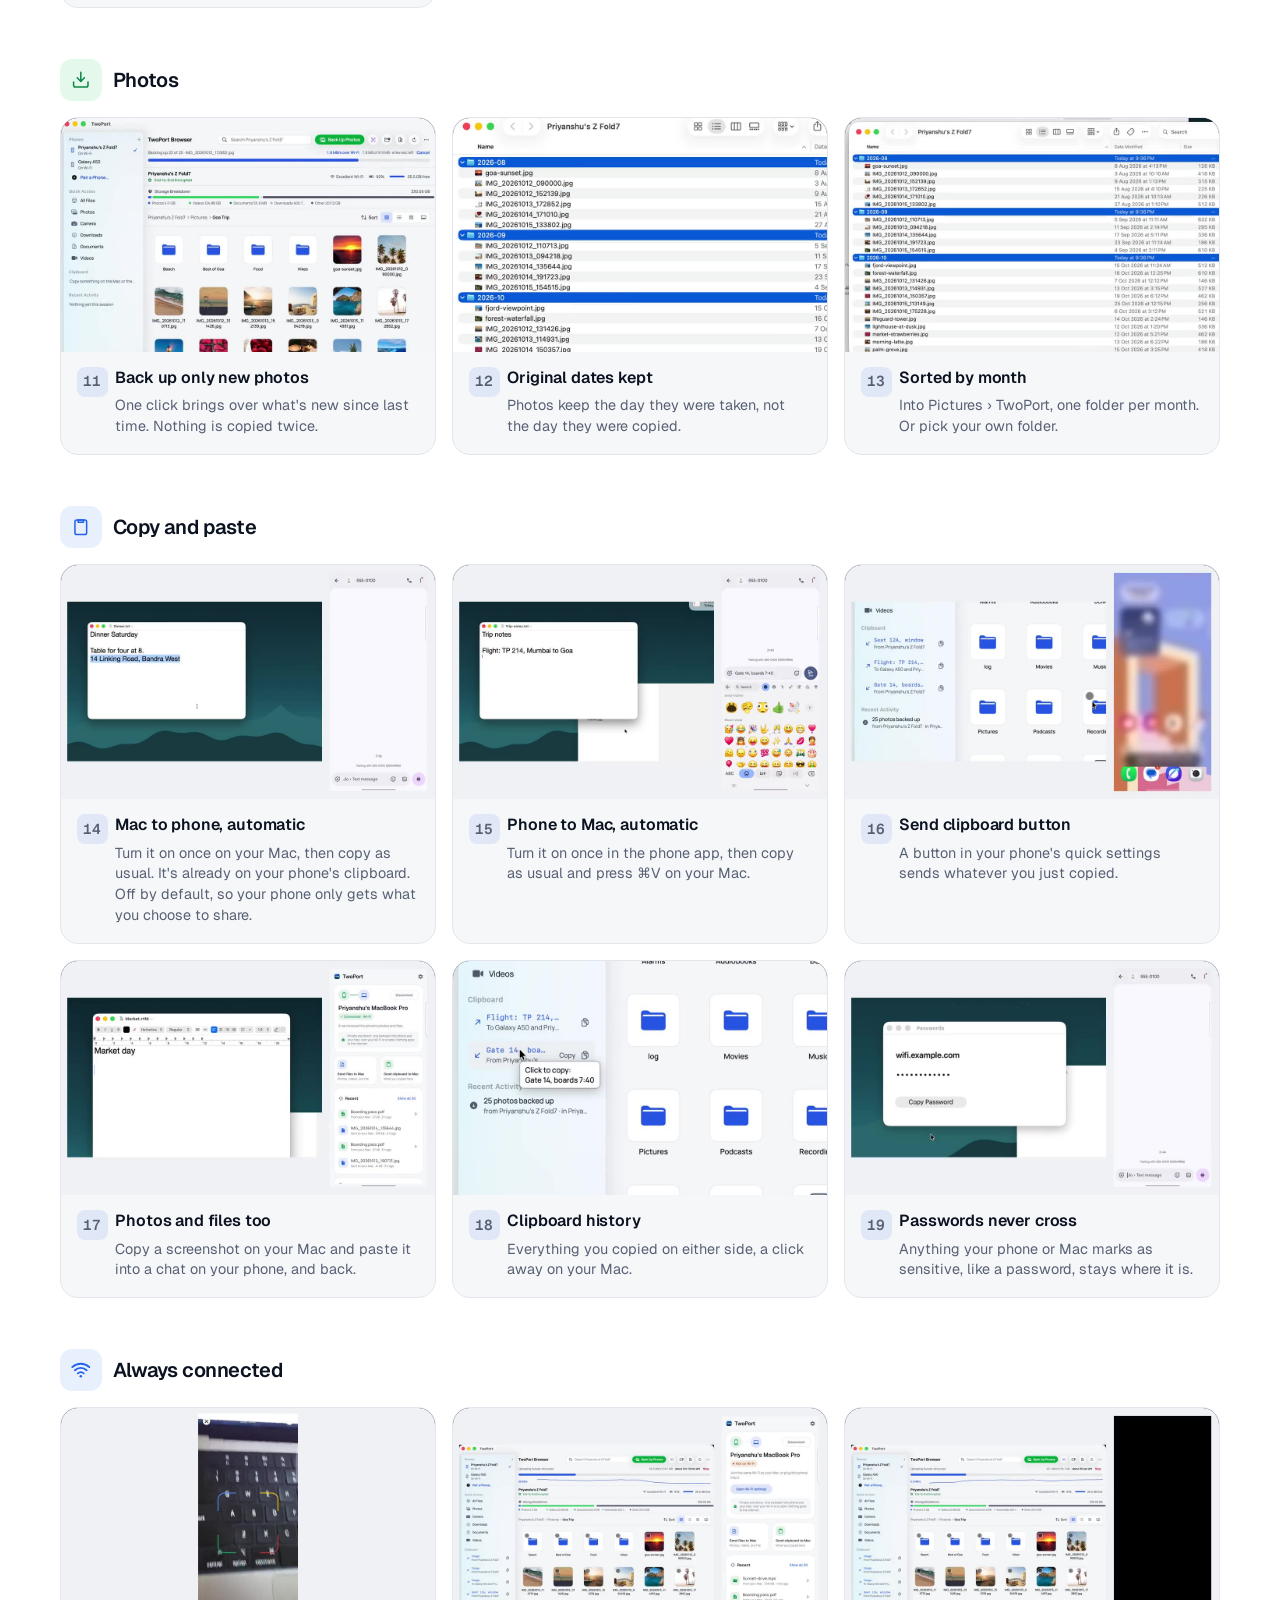
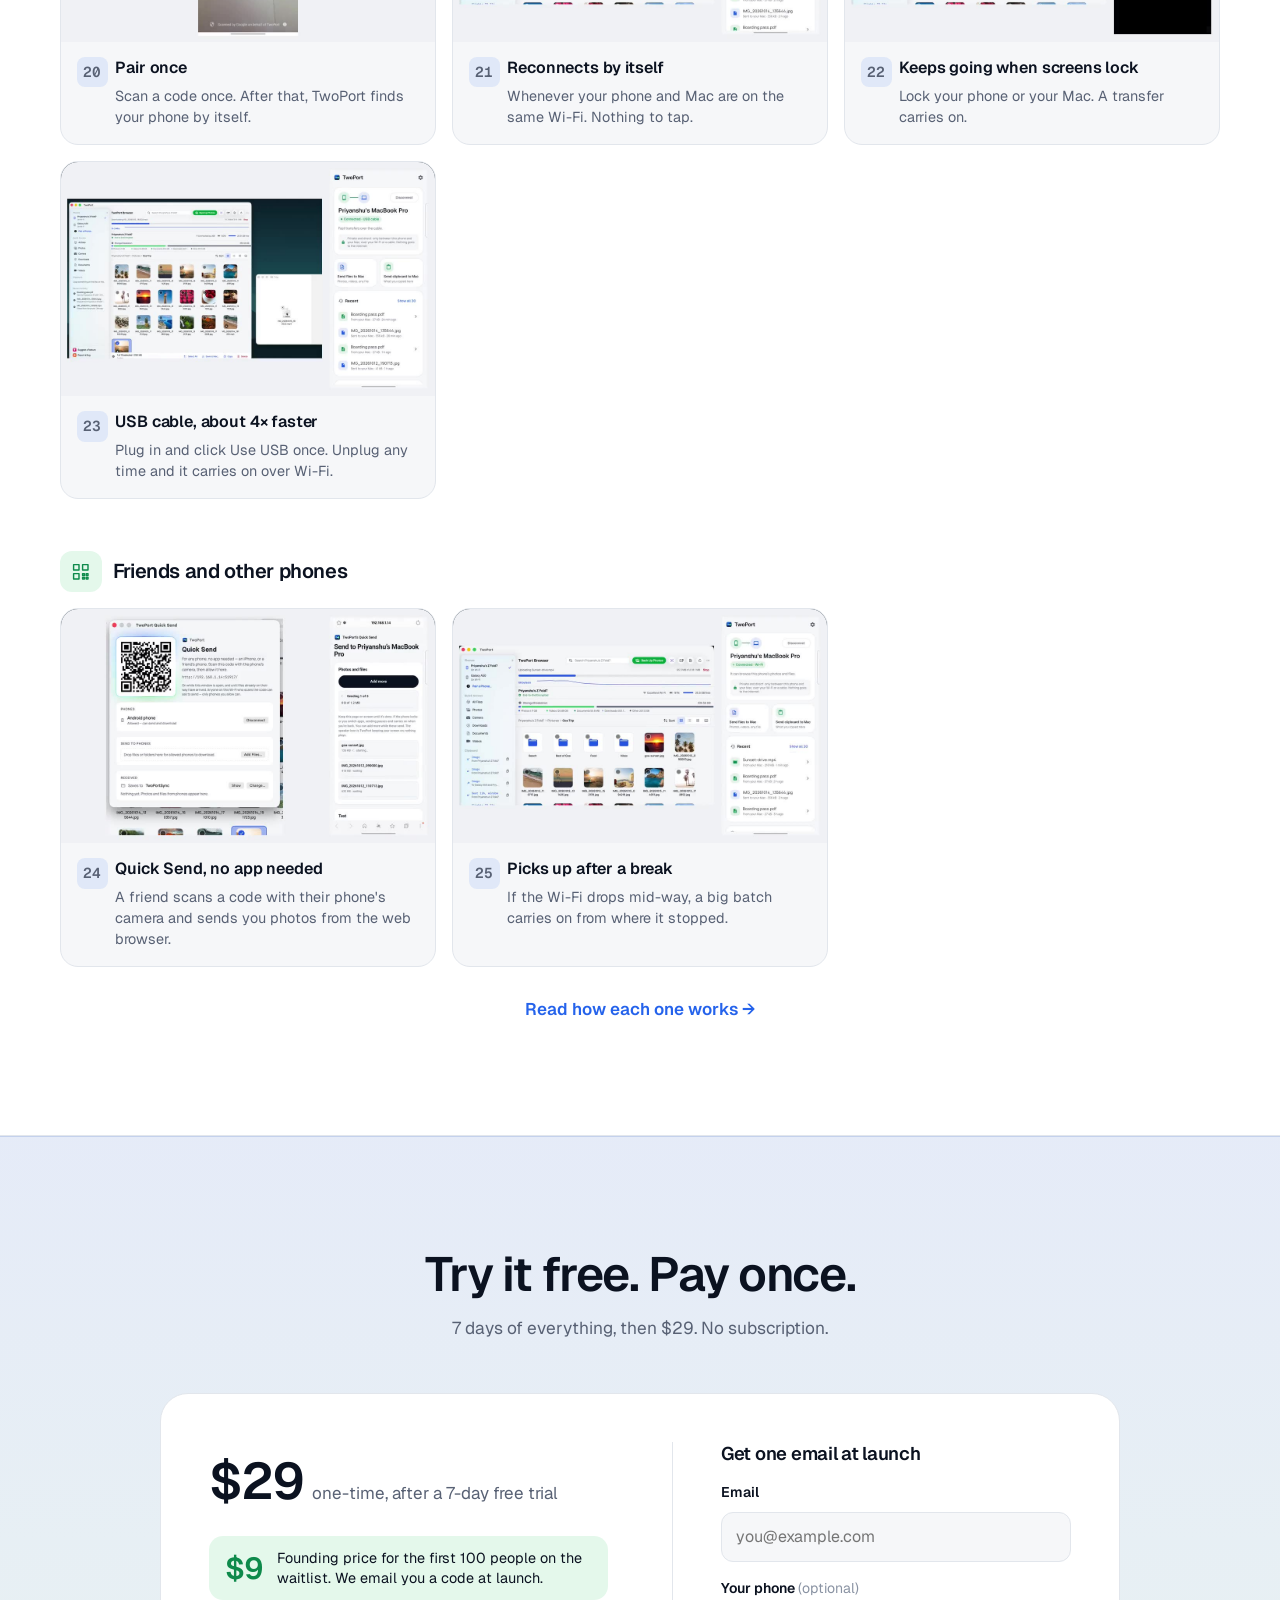
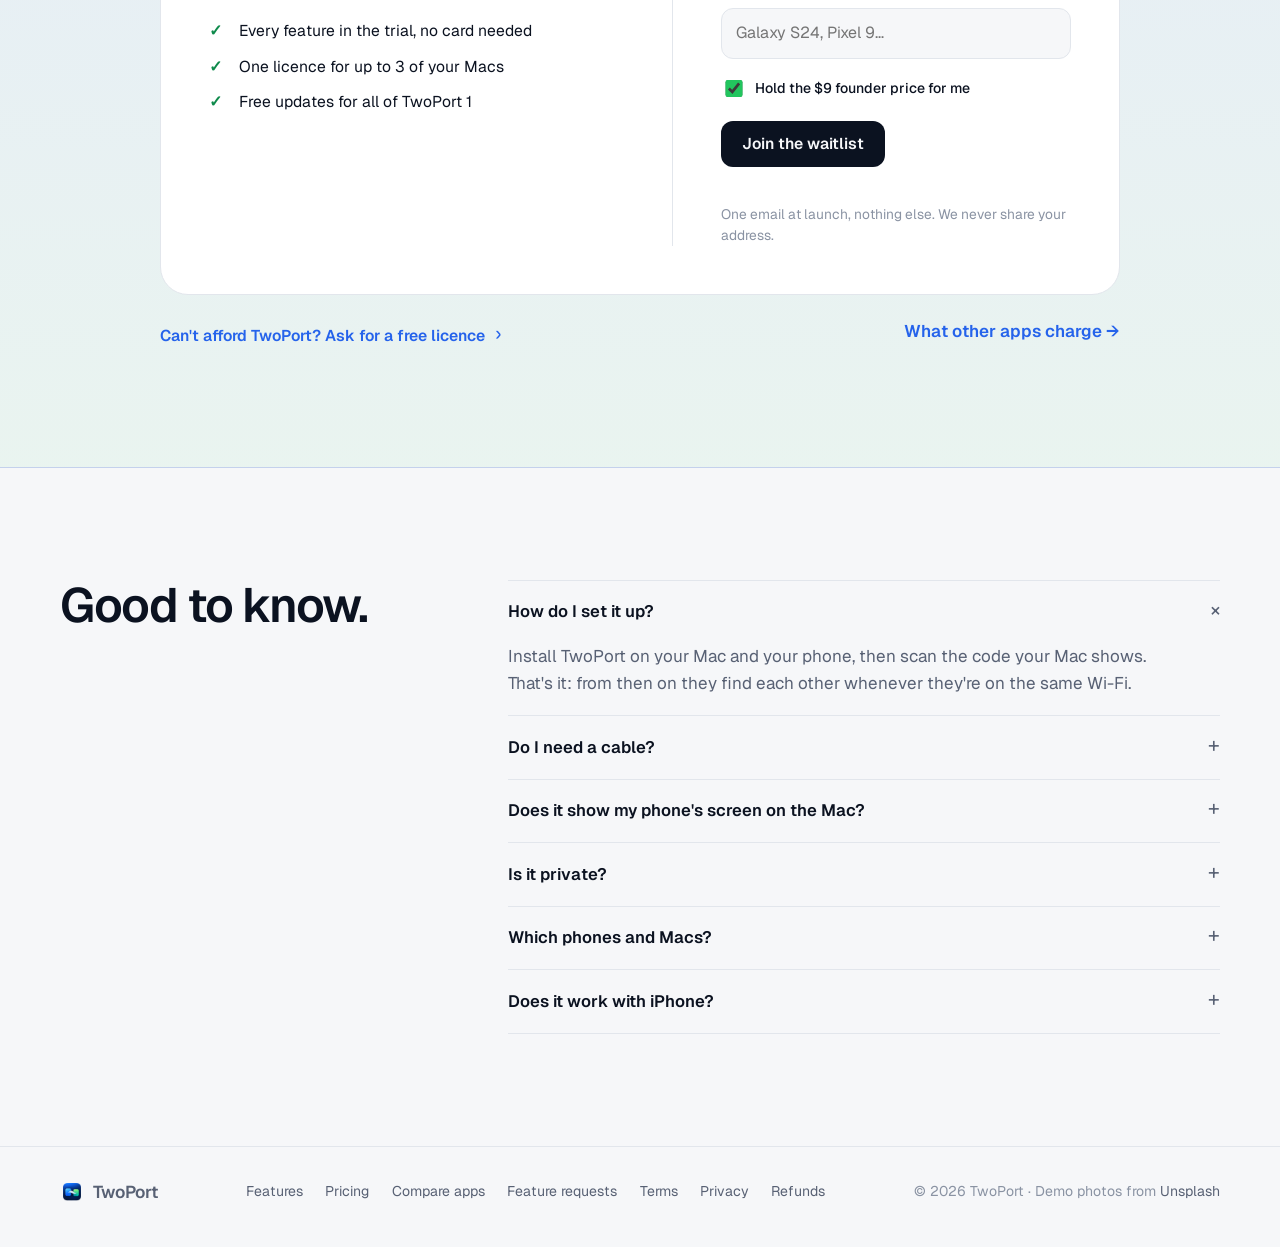
==== commit 7f67f030: "Website: the hero line names backup, browsing and sharing, and highlights no cloud and no account Co" ====
--- a/index.html
+++ b/index.html
@@ -72,7 +72,7 @@
   <section class="hero">
     <div class="wrap hero-in">
       <h1><span class="phone-word">Android</span> and <span class="mac-word">Mac</span>, finally working together.</h1>
-      <p class="lede">Your phone's photos and files, open on your Mac. Copy on one, paste on the other. <a href="#features">And <span data-others>23</span> other unique features</a>, all over your own Wi-Fi, with no cloud and no account.</p>
+      <p class="lede">Your phone's photos and files, open on your Mac. Copy on one, paste on the other, file backup, browsing &amp; sharing. <a href="#features">And 23 other unique features</a>, all over your own Wi-Fi, with <mark class="promise">no cloud and no account</mark>.</p>
       <div class="cta-row">
         <a class="btn btn-primary" href="#early-access">Get early access, free</a>
       </div>
--- a/assets/site.css
+++ b/assets/site.css
@@ -1193,3 +1193,6 @@
   .tab { min-width: 0; white-space: normal; text-align: left; line-height: 1.2; font-size: .84rem; }
   .tab-more { grid-column: 1 / -1; justify-self: center; }
 }
+/* The hero's promise, highlighted: a soft blue-to-green marker under the words. */
+.lede .promise { color: var(--ink); font-weight: 600; padding: .05em .2em; margin: 0 -.05em; border-radius: .3em; -webkit-box-decoration-break: clone; box-decoration-break: clone;
+  background: linear-gradient(90deg, color-mix(in srgb, var(--mac) 16%, transparent), color-mix(in srgb, var(--phone-fill) 22%, transparent)); }
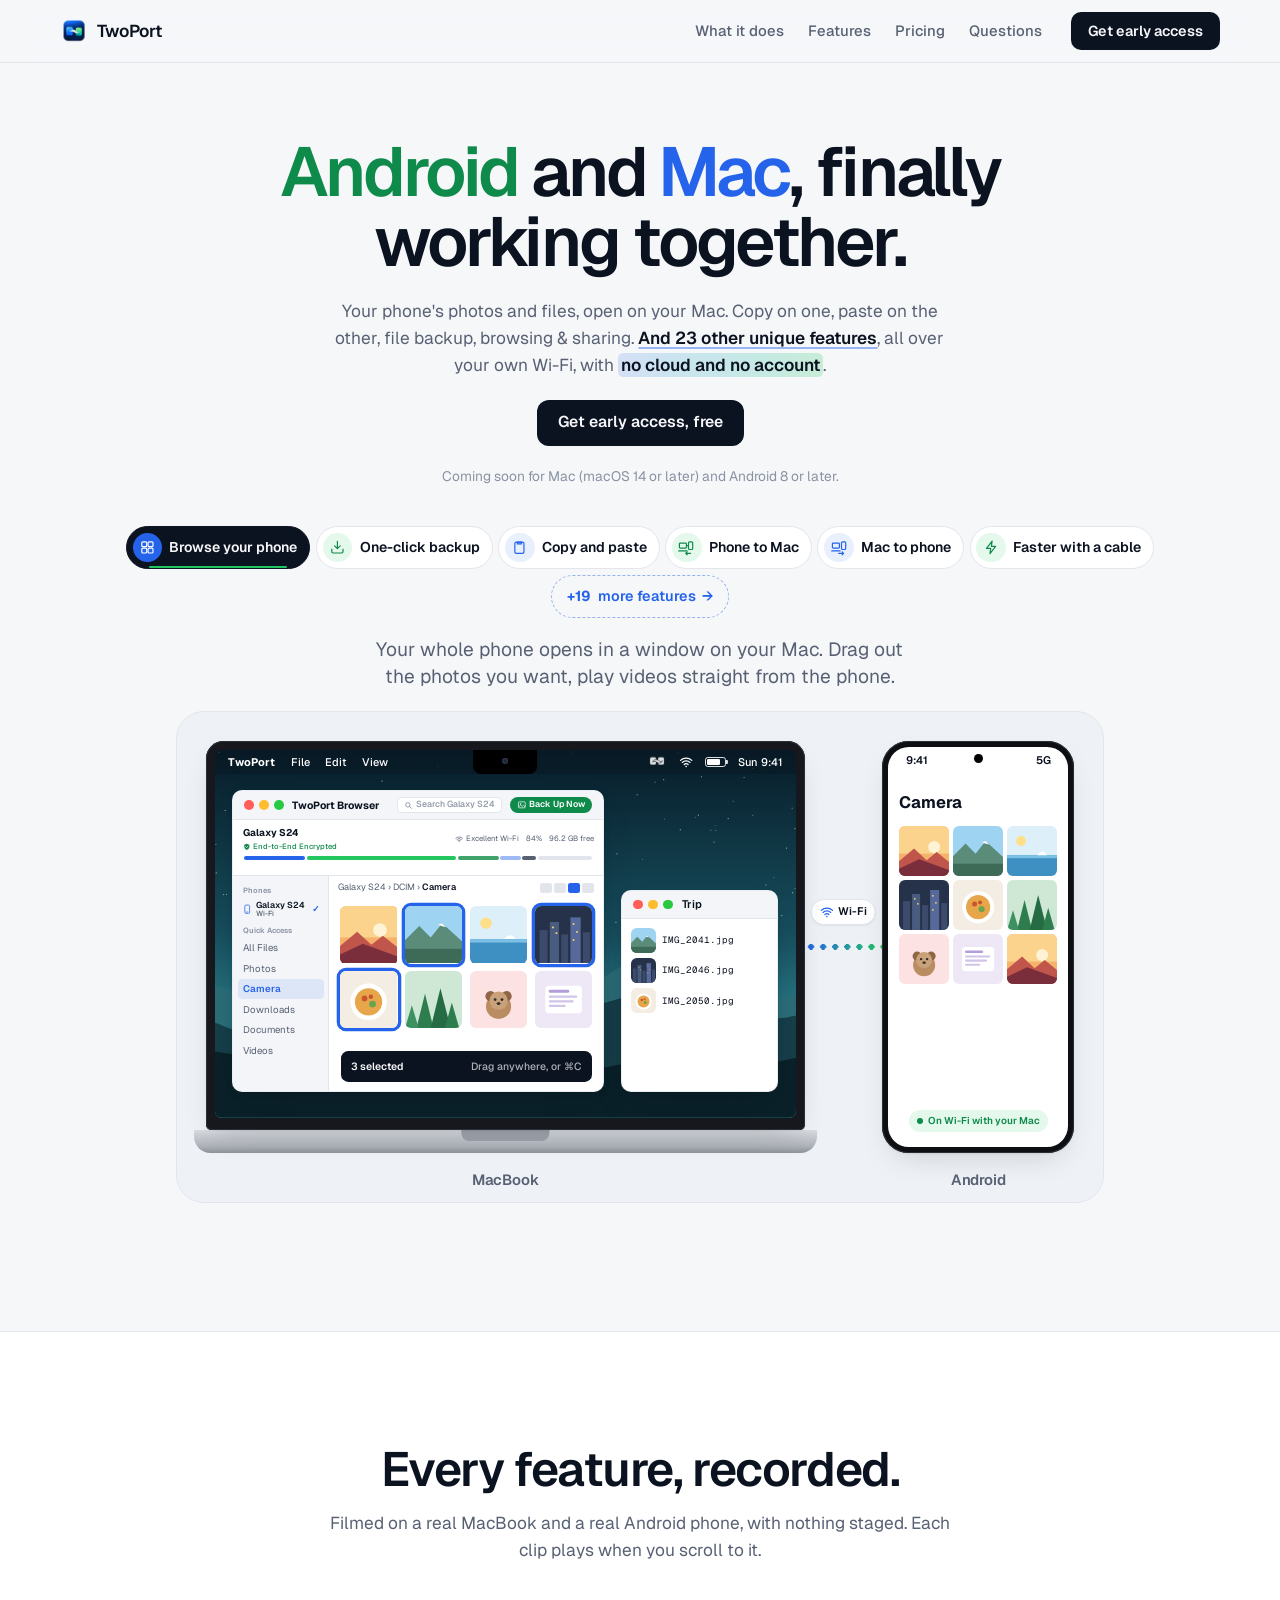
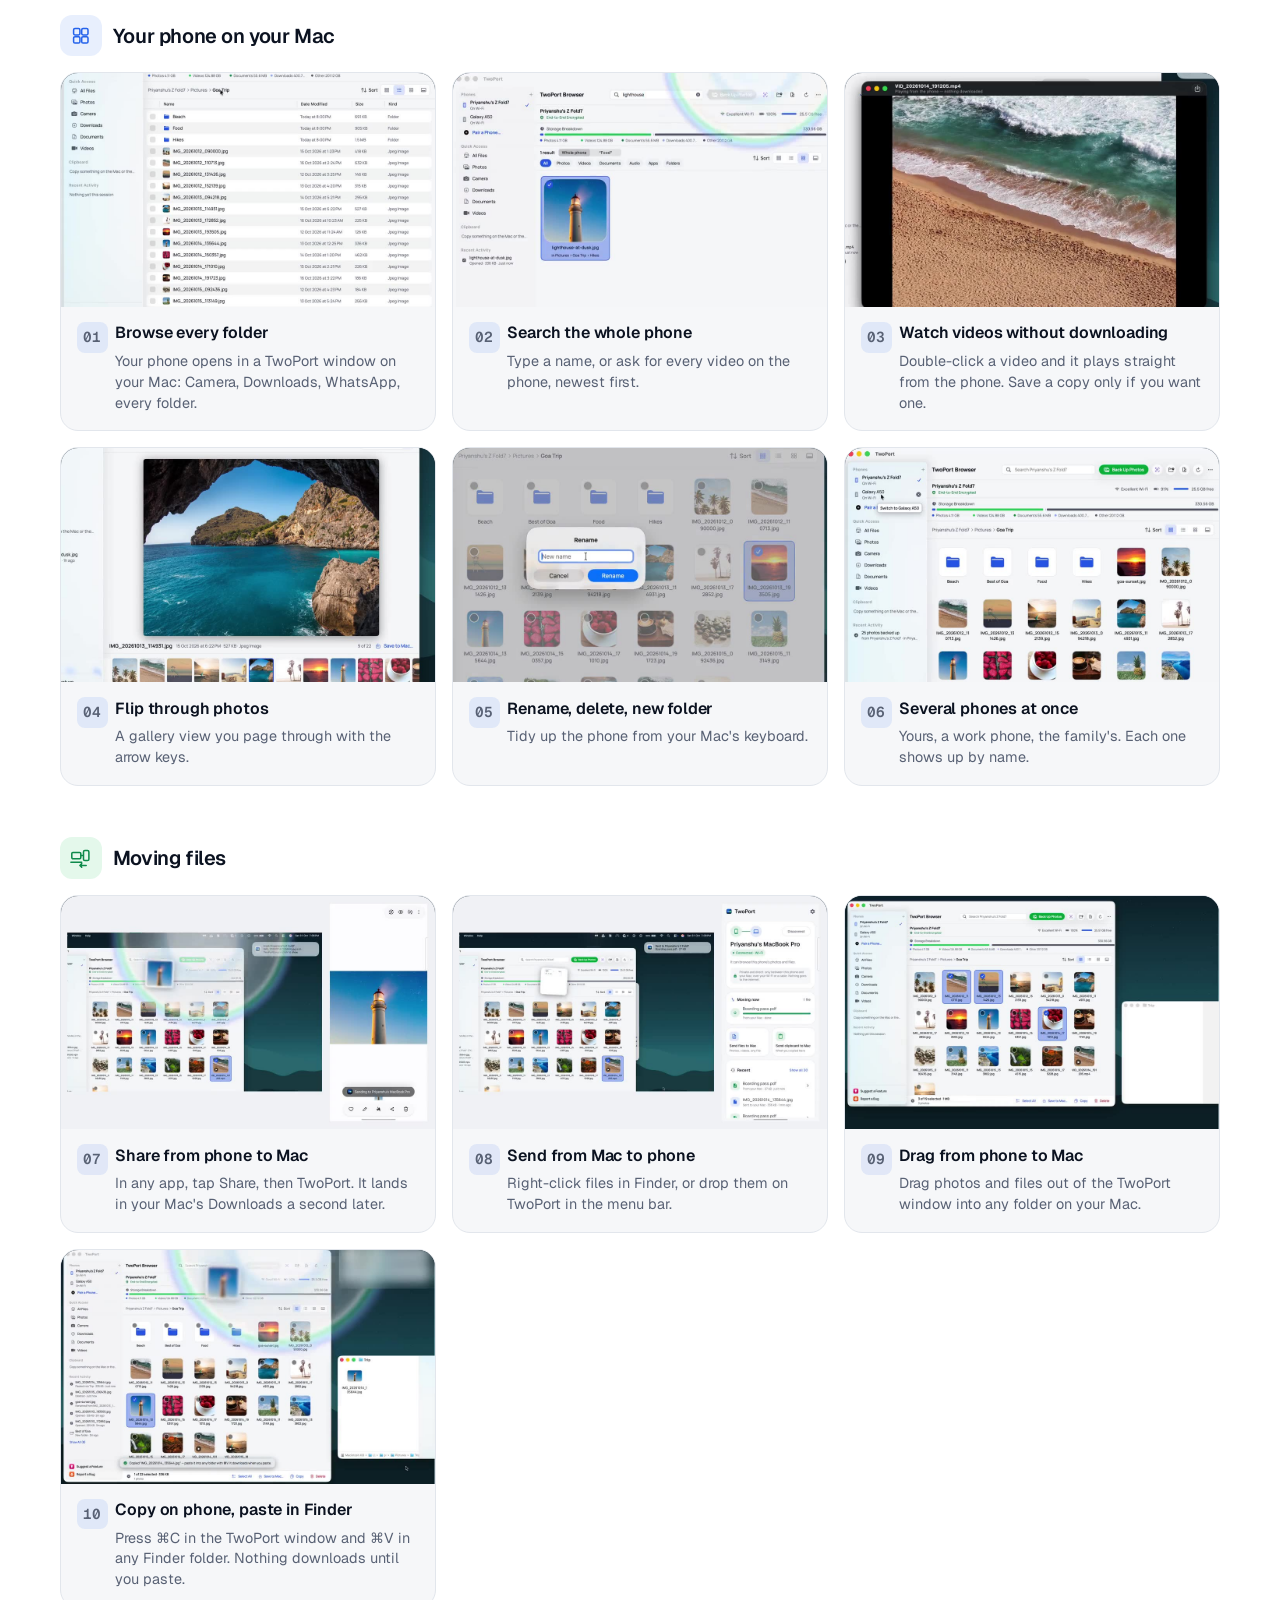
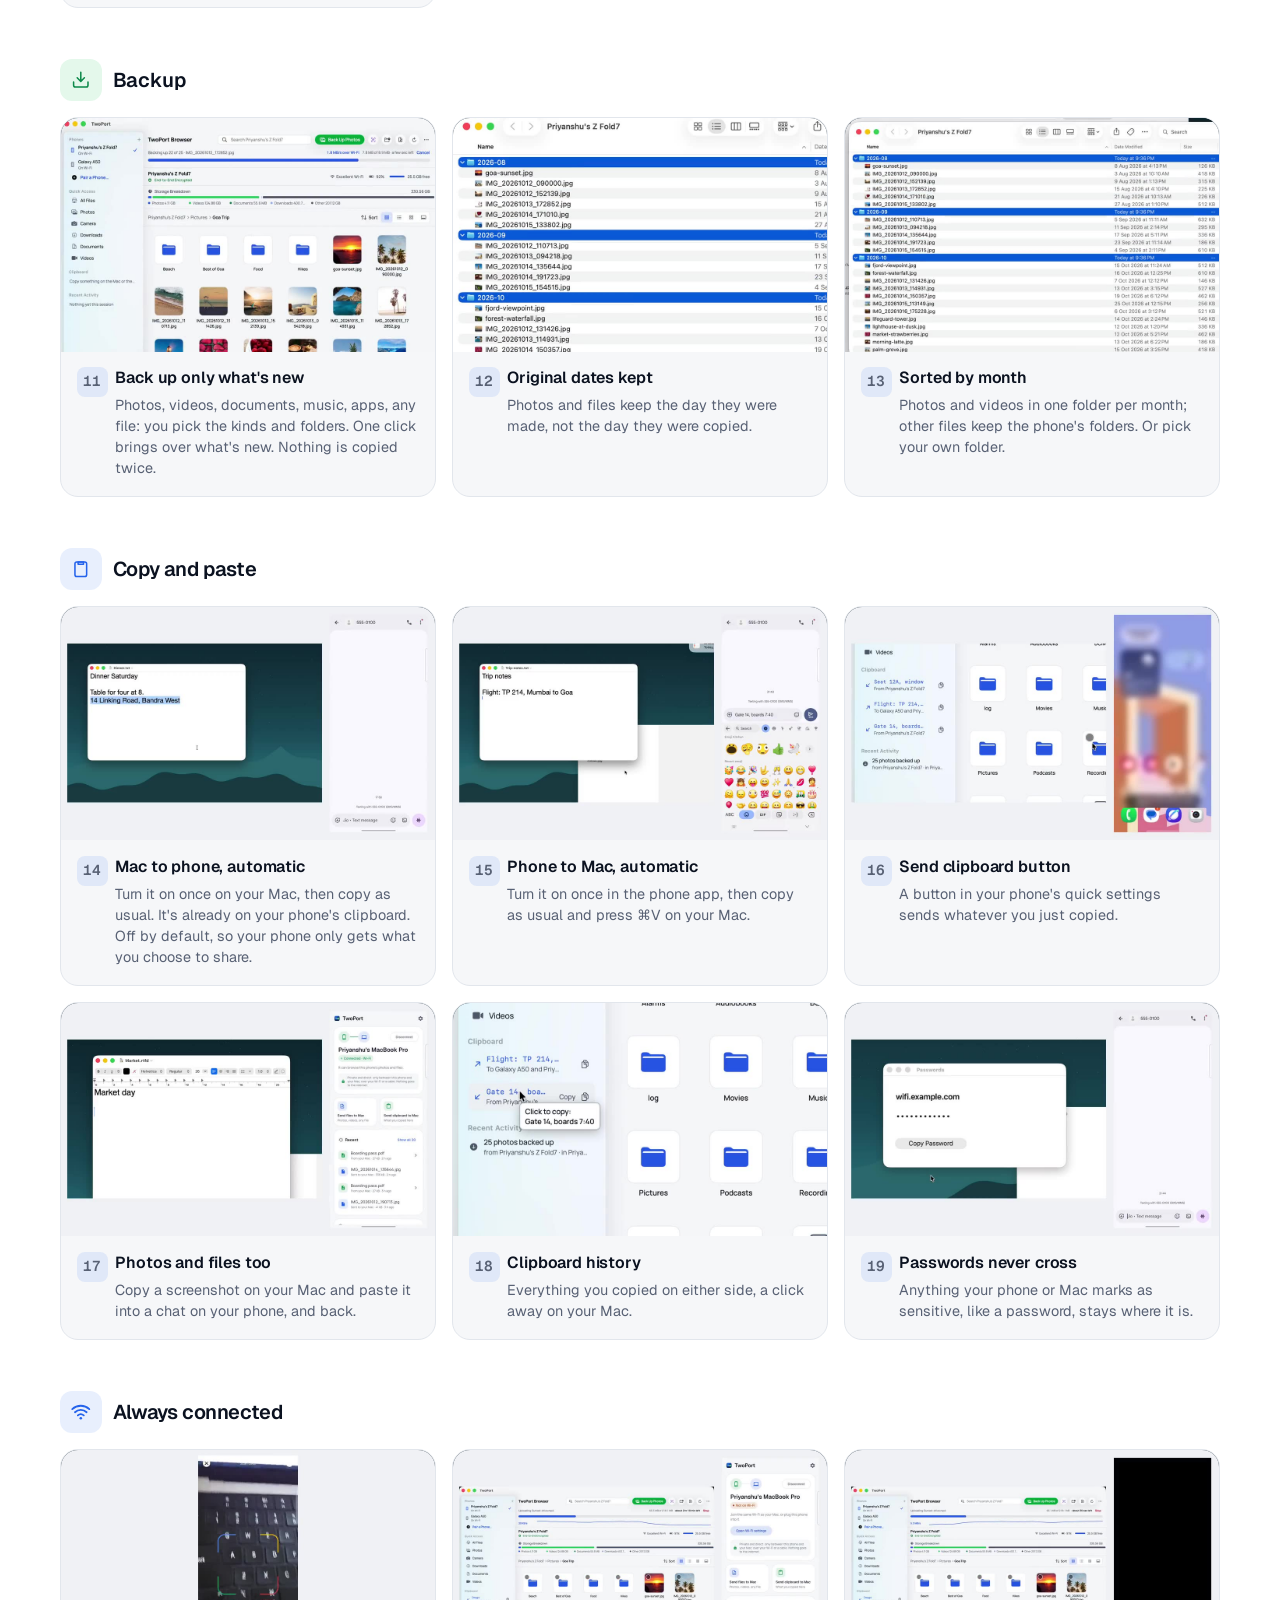
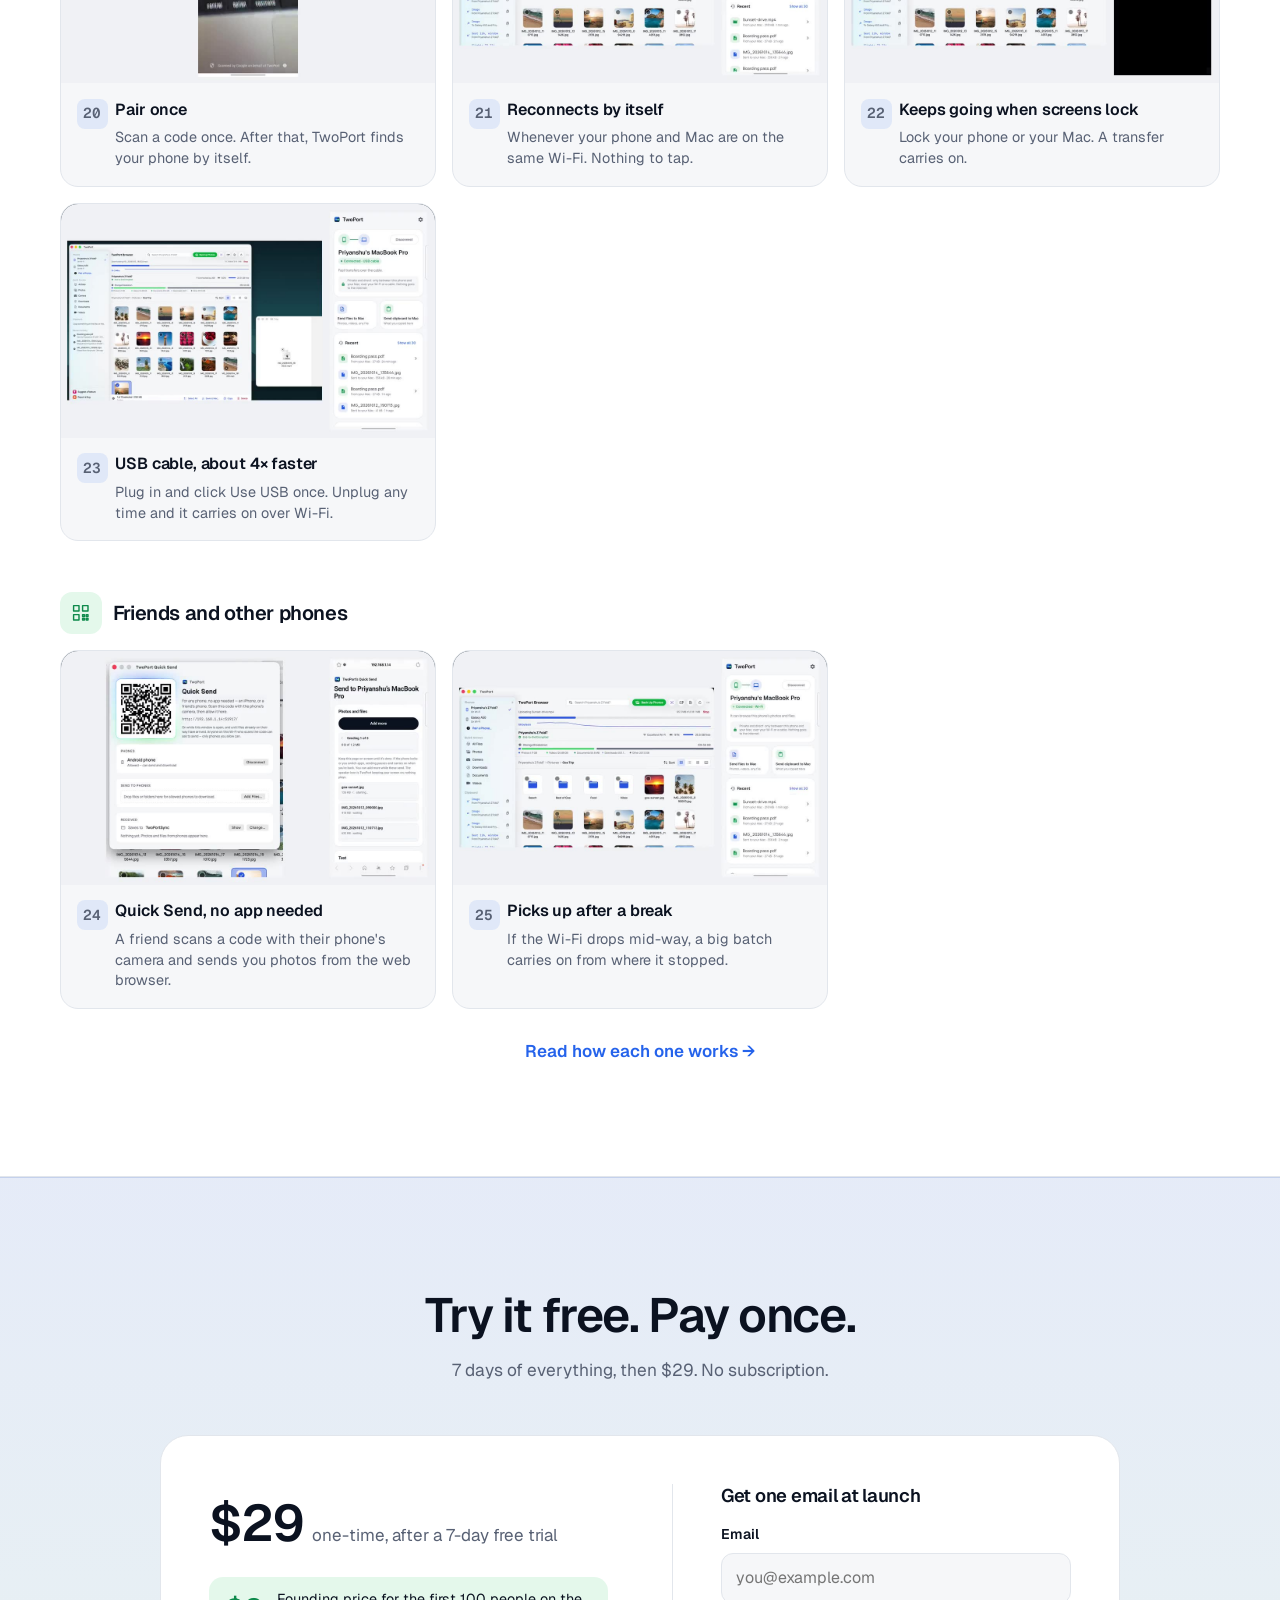
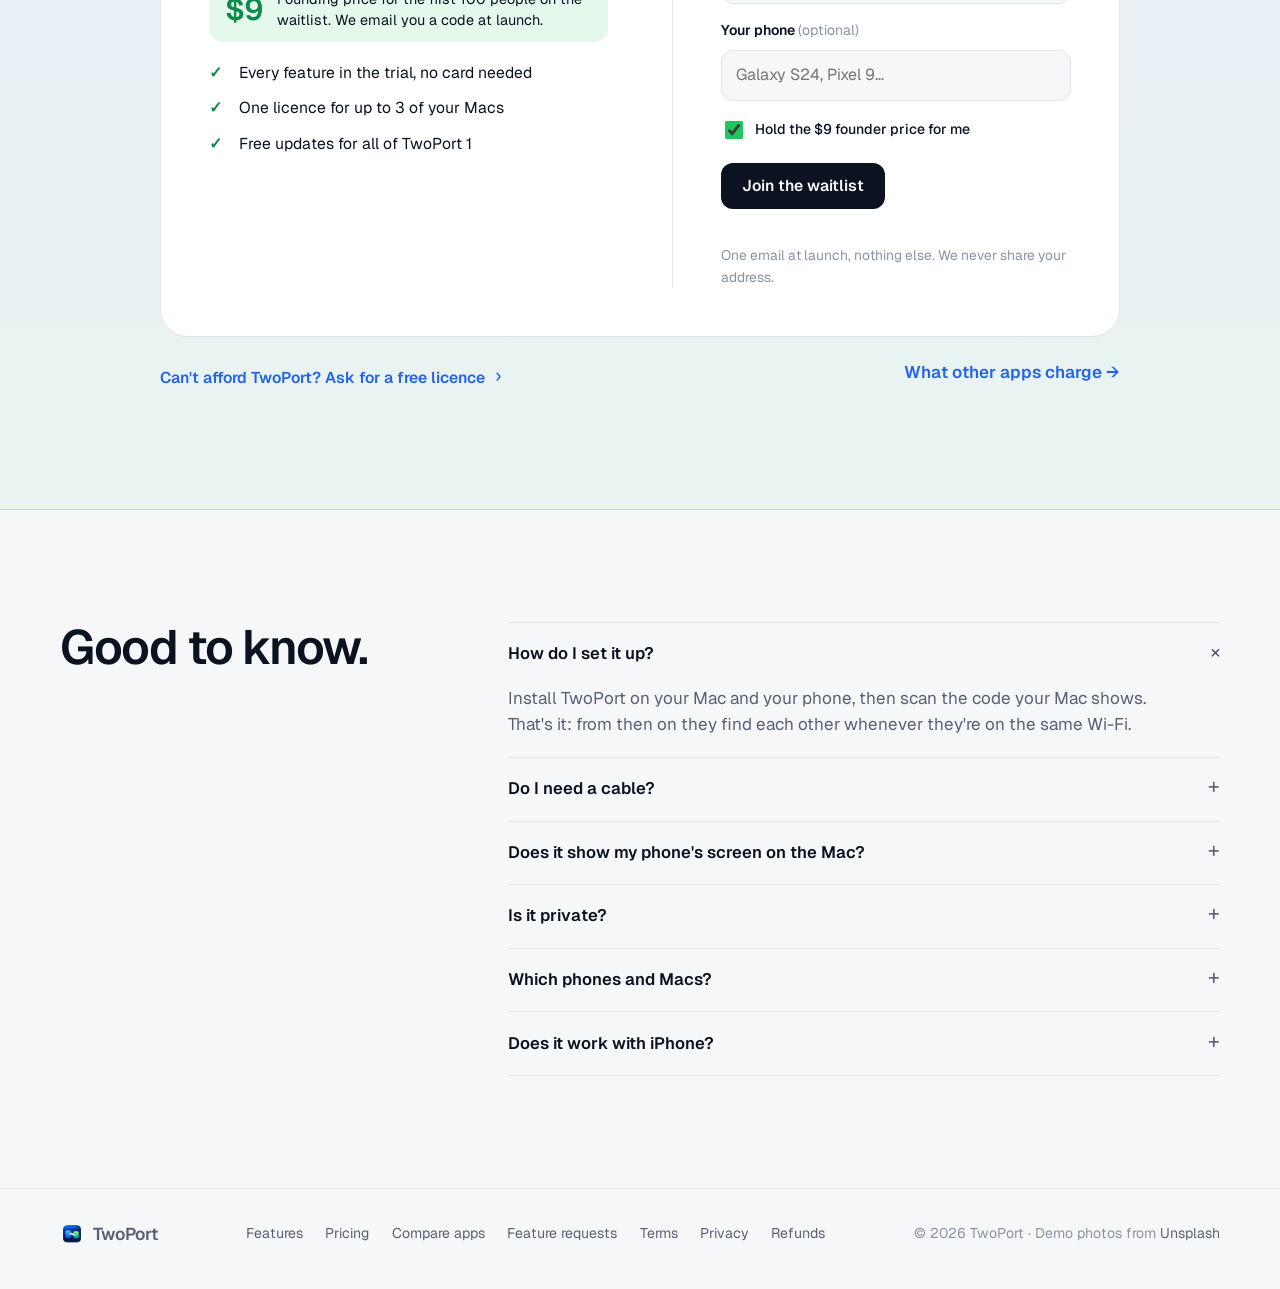
==== commit 76fb7562: "Website: Back Up Now, and backup of any file, in the mockups and copy The demo's drawn windows and t" ====
--- a/index.html
+++ b/index.html
@@ -84,7 +84,7 @@
     <div class="wrap demo">
       <div class="tabs" role="tablist" aria-label="What TwoPort does">
         <button class="tab" role="tab" aria-selected="true" data-scene="1" data-clip="browse" data-dur="12500" data-app="TwoPort" data-caption="Your whole phone opens in a window on your Mac. Drag out the photos you want, play videos straight from the phone."><i class="tab-ico blue"><svg><use href="#grid4"/></svg></i>Browse your phone<i class="prog"></i></button>
-        <button class="tab" role="tab" aria-selected="false" data-scene="6" data-clip="backup" data-dur="11500" data-app="TwoPort" data-caption="One click copies every new photo to your Mac, sorted into folders by month. Nothing is copied twice."><i class="tab-ico green"><svg><use href="#backup"/></svg></i>One-click backup<i class="prog"></i></button>
+        <button class="tab" role="tab" aria-selected="false" data-scene="6" data-clip="backup" data-dur="11500" data-app="TwoPort" data-caption="One click copies what&#x27;s new on your phone to your Mac: photos, videos, documents, any file you choose. Nothing is copied twice."><i class="tab-ico green"><svg><use href="#backup"/></svg></i>One-click backup<i class="prog"></i></button>
         <button class="tab" role="tab" aria-selected="false" data-scene="4" data-clip="copy" data-dur="8500" data-app="Notes" data-caption="Copy on your Mac, paste on your phone. It works the other way too."><i class="tab-ico blue"><svg><use href="#clip"/></svg></i>Copy and paste<i class="prog"></i></button>
         <button class="tab" role="tab" aria-selected="false" data-scene="2" data-clip="tomac" data-dur="11500" data-app="Finder" data-caption="On your phone, tap Share, then TwoPort. It lands on your Mac a second later."><i class="tab-ico green"><svg><use href="#to-mac"/></svg></i>Phone to Mac<i class="prog"></i></button>
         <button class="tab" role="tab" aria-selected="false" data-scene="3" data-clip="tophone" data-dur="10500" data-app="Finder" data-caption="On your Mac, right-click a file and send it to your phone."><i class="tab-ico blue"><svg><use href="#to-phone"/></svg></i>Mac to phone<i class="prog"></i></button>
@@ -112,7 +112,7 @@
 
               <div class="scene s1 on">
                 <div class="win b-win">
-                  <div class="win-bar b-tool"><div class="lights"><i></i><i></i><i></i></div><b>TwoPort Browser</b><span class="b-search"><svg viewBox="0 0 24 24"><circle cx="10.5" cy="10.5" r="6" fill="none" stroke="currentColor" stroke-width="2.4"/><path d="M15 15l5 5" stroke="currentColor" stroke-width="2.4" stroke-linecap="round"/></svg>Search Galaxy S24</span><span class="b-import"><svg><use href="#img"/></svg>Back Up Photos</span></div>
+                  <div class="win-bar b-tool"><div class="lights"><i></i><i></i><i></i></div><b>TwoPort Browser</b><span class="b-search"><svg viewBox="0 0 24 24"><circle cx="10.5" cy="10.5" r="6" fill="none" stroke="currentColor" stroke-width="2.4"/><path d="M15 15l5 5" stroke="currentColor" stroke-width="2.4" stroke-linecap="round"/></svg>Search Galaxy S24</span><span class="b-import"><svg><use href="#img"/></svg>Back Up Now</span></div>
                   <div class="b-dev">
                     <div><b>Galaxy S24</b><span class="b-e2e"><svg viewBox="0 0 24 24"><path d="M12 2.5l8 3v6c0 5-3.4 8.6-8 10-4.6-1.4-8-5-8-10v-6z" fill="currentColor"/><path d="M8.5 12l2.4 2.4 4.6-4.8" fill="none" stroke="#fff" stroke-width="2.2" stroke-linecap="round" stroke-linejoin="round"/></svg>End-to-End Encrypted</span></div>
                     <div class="b-stats"><span><svg><use href="#wifi"/></svg>Excellent Wi-Fi</span><span>84%</span><span>96.2 GB free</span></div>
@@ -189,9 +189,9 @@
 
               <div class="scene s6">
                 <div class="win imp">
-                  <div class="win-bar"><div class="lights"><i></i><i></i><i></i></div>Back Up Photos <span>› Galaxy S24</span></div>
+                  <div class="win-bar"><div class="lights"><i></i><i></i><i></i></div>Back Up Now <span>› Galaxy S24</span></div>
                   <div class="imp-body">
-                    <div class="imp-top"><b>38 new since 2 Sep</b><span>Already on this Mac: 412</span></div>
+                    <div class="imp-top"><b>38 new files since 2 Sep</b><span>Already on this Mac: 412</span></div>
                     <div class="imp-strip">
                       <svg class="ph a i1"><use href="#p6"/></svg><svg class="ph a i2"><use href="#p2"/></svg><svg class="ph a i3"><use href="#p7"/></svg><svg class="ph a i4"><use href="#p1"/></svg><svg class="ph a i5"><use href="#p5"/></svg><svg class="ph a i6"><use href="#p3"/></svg>
                     </div>
@@ -324,11 +324,11 @@
         </div>
       </div>
       <div class="fclip-group">
-        <h3 class="fclip-head"><span class="ico green"><svg><use href="#backup"/></svg></span>Photos</h3>
-        <div class="fclip-grid">
-          <figure class="fclip" data-clip="backup-new"><div class="fclip-media"><video muted playsinline loop preload="none" data-src="assets/clips/f/backup-new.mp4" poster="assets/clips/f/backup-new.jpg"></video></div><figcaption><span class="fnum">11</span><b>Back up only new photos</b><span>One click brings over what&#x27;s new since last time. Nothing is copied twice.</span></figcaption></figure>
-          <figure class="fclip" data-clip="original-dates"><div class="fclip-media"><video muted playsinline loop preload="none" data-src="assets/clips/f/original-dates.mp4" poster="assets/clips/f/original-dates.jpg"></video></div><figcaption><span class="fnum">12</span><b>Original dates kept</b><span>Photos keep the day they were taken, not the day they were copied.</span></figcaption></figure>
-          <figure class="fclip" data-clip="by-month"><div class="fclip-media"><video muted playsinline loop preload="none" data-src="assets/clips/f/by-month.mp4" poster="assets/clips/f/by-month.jpg"></video></div><figcaption><span class="fnum">13</span><b>Sorted by month</b><span>Into Pictures › TwoPort, one folder per month. Or pick your own folder.</span></figcaption></figure>
+        <h3 class="fclip-head"><span class="ico green"><svg><use href="#backup"/></svg></span>Backup</h3>
+        <div class="fclip-grid">
+          <figure class="fclip" data-clip="backup-new"><div class="fclip-media"><video muted playsinline loop preload="none" data-src="assets/clips/f/backup-new.mp4" poster="assets/clips/f/backup-new.jpg"></video></div><figcaption><span class="fnum">11</span><b>Back up only what&#x27;s new</b><span>Photos, videos, documents, music, apps, any file: you pick the kinds and folders. One click brings over what&#x27;s new. Nothing is copied twice.</span></figcaption></figure>
+          <figure class="fclip" data-clip="original-dates"><div class="fclip-media"><video muted playsinline loop preload="none" data-src="assets/clips/f/original-dates.mp4" poster="assets/clips/f/original-dates.jpg"></video></div><figcaption><span class="fnum">12</span><b>Original dates kept</b><span>Photos and files keep the day they were made, not the day they were copied.</span></figcaption></figure>
+          <figure class="fclip" data-clip="by-month"><div class="fclip-media"><video muted playsinline loop preload="none" data-src="assets/clips/f/by-month.mp4" poster="assets/clips/f/by-month.jpg"></video></div><figcaption><span class="fnum">13</span><b>Sorted by month</b><span>Photos and videos in one folder per month; other files keep the phone&#x27;s folders. Or pick your own folder.</span></figcaption></figure>
         </div>
       </div>
       <div class="fclip-group">
